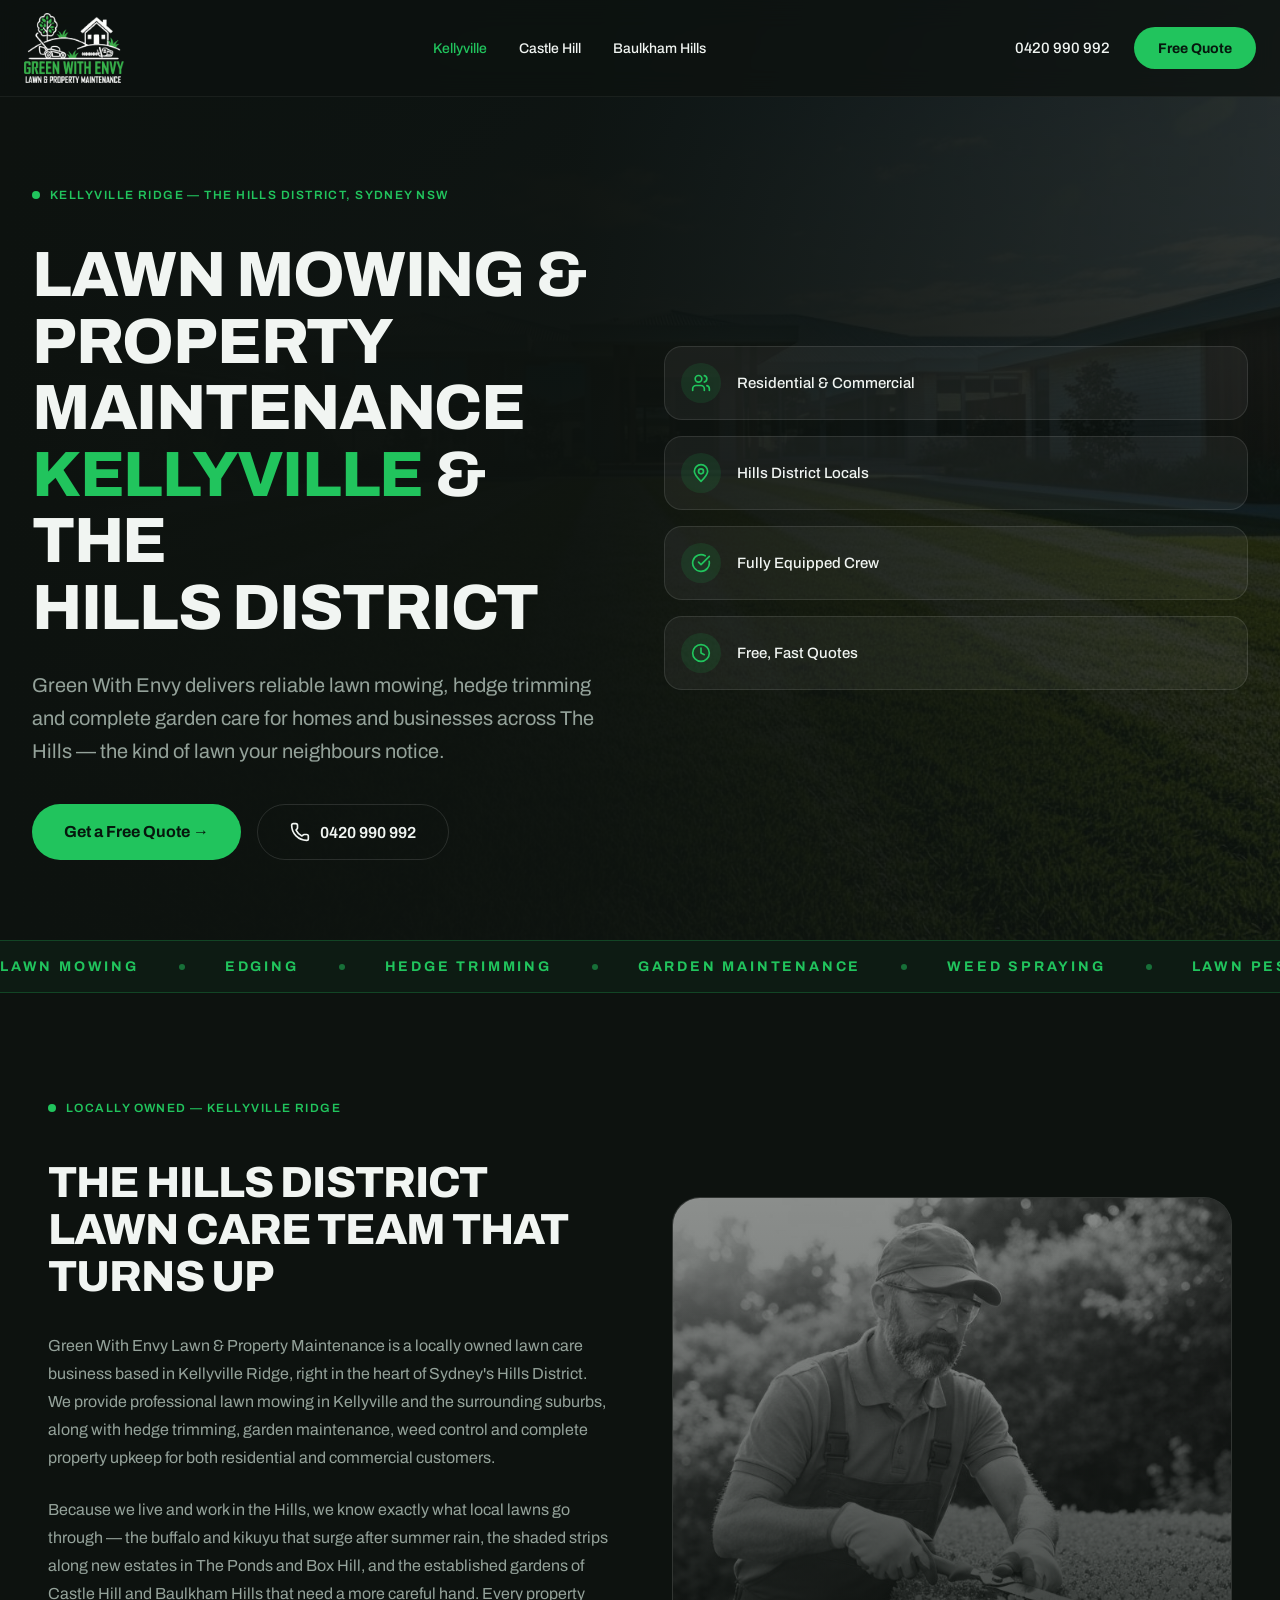
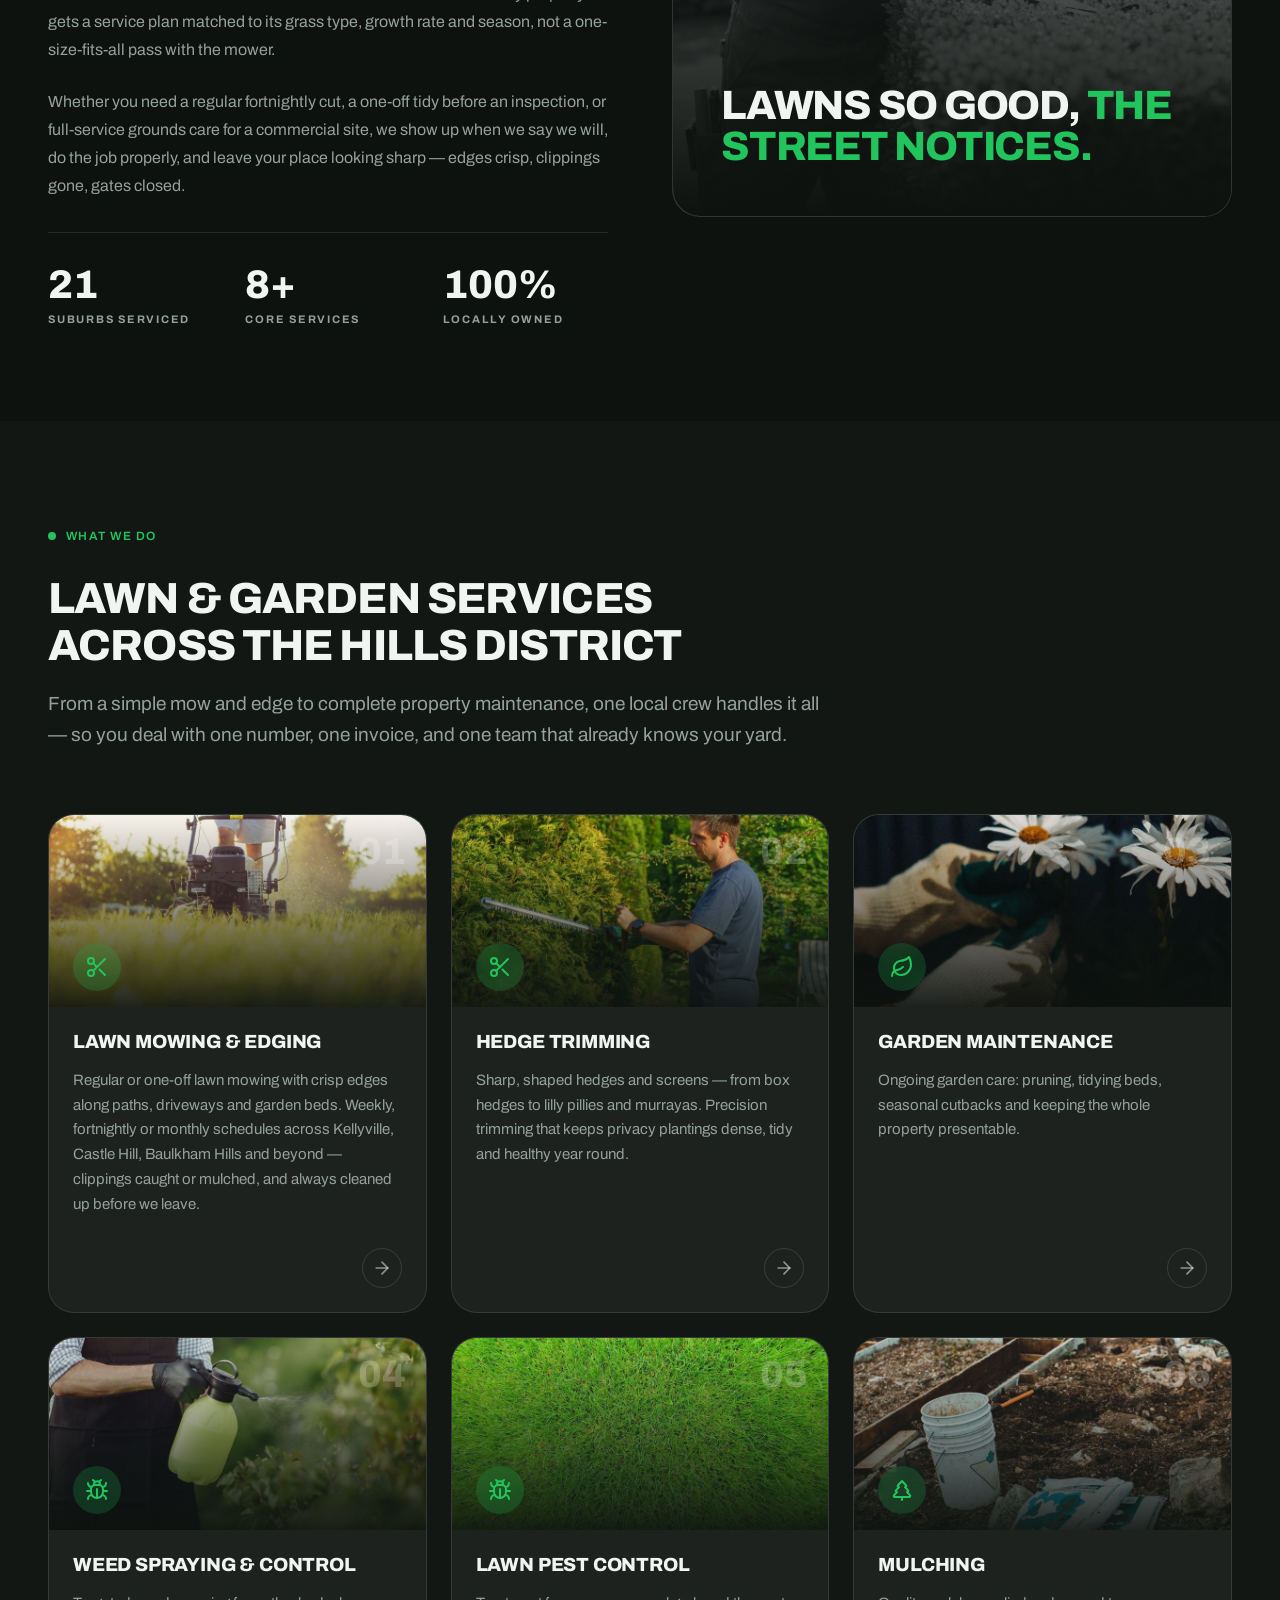
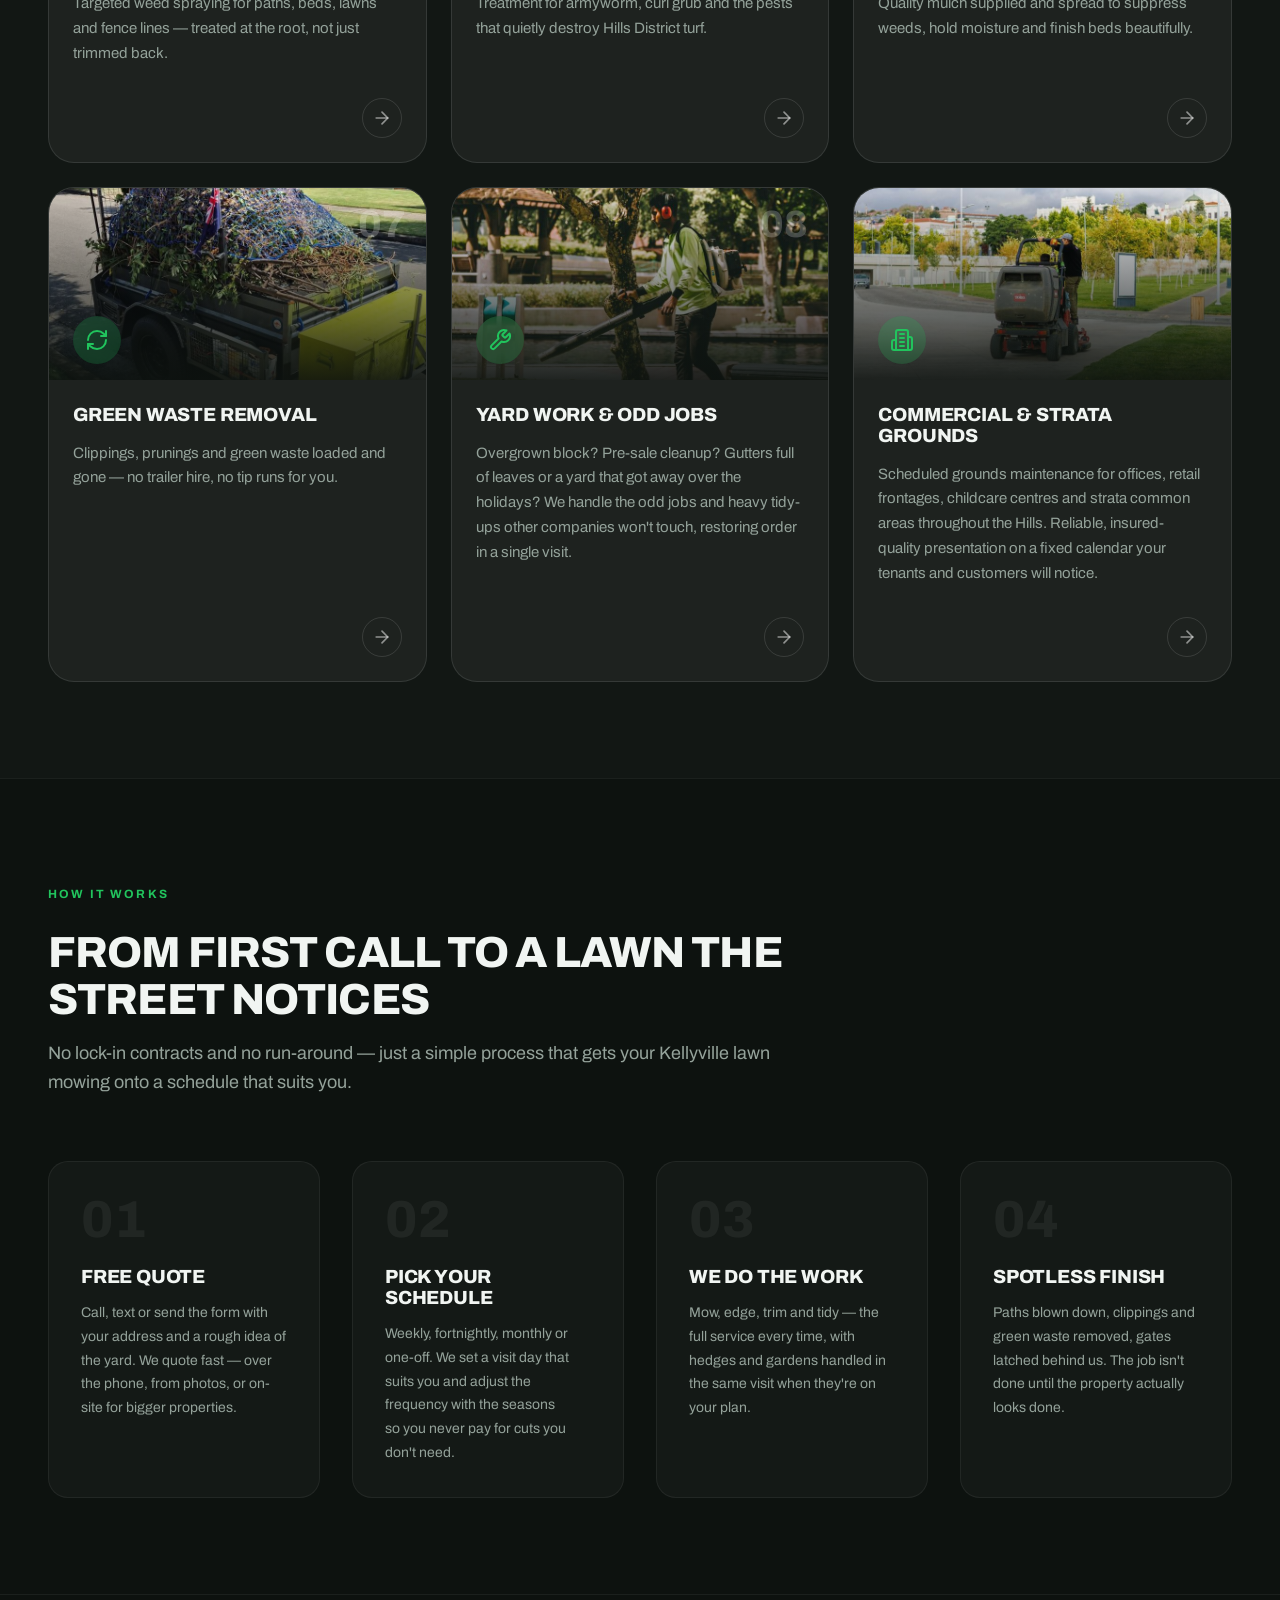
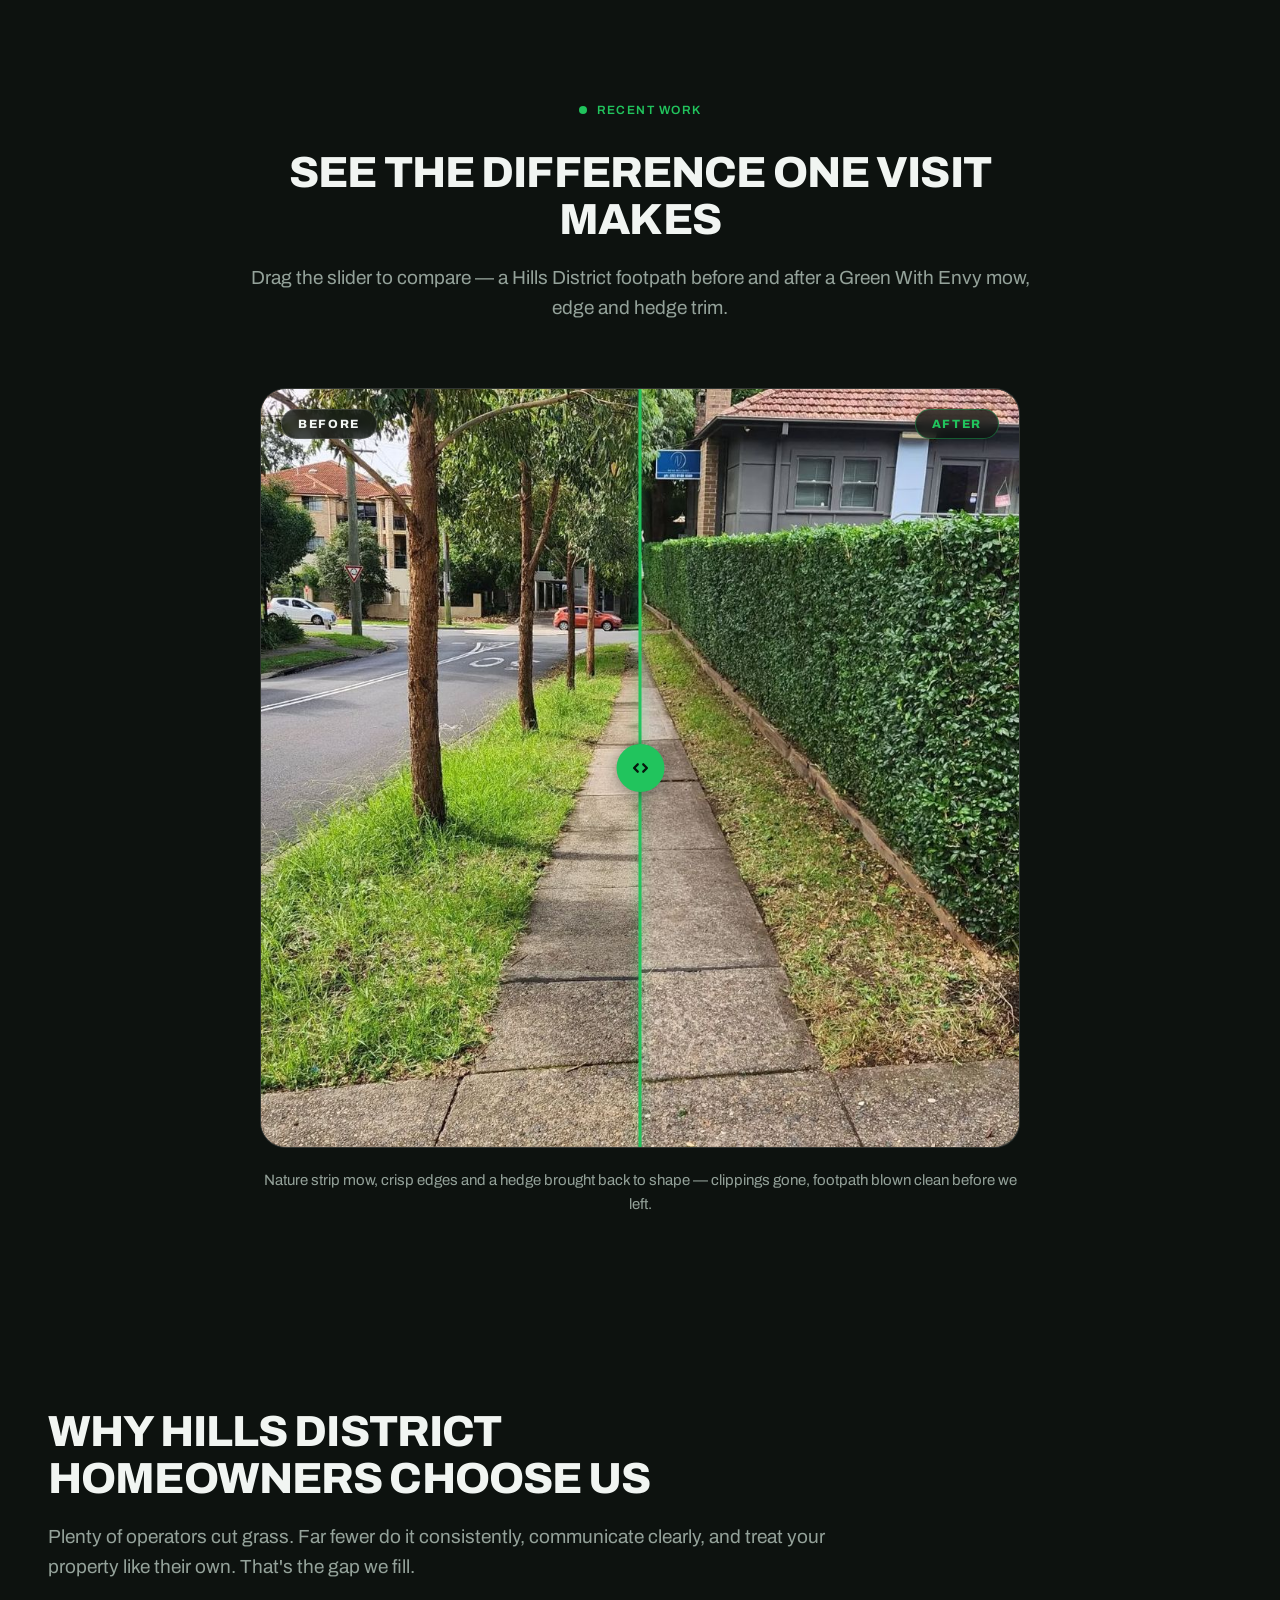
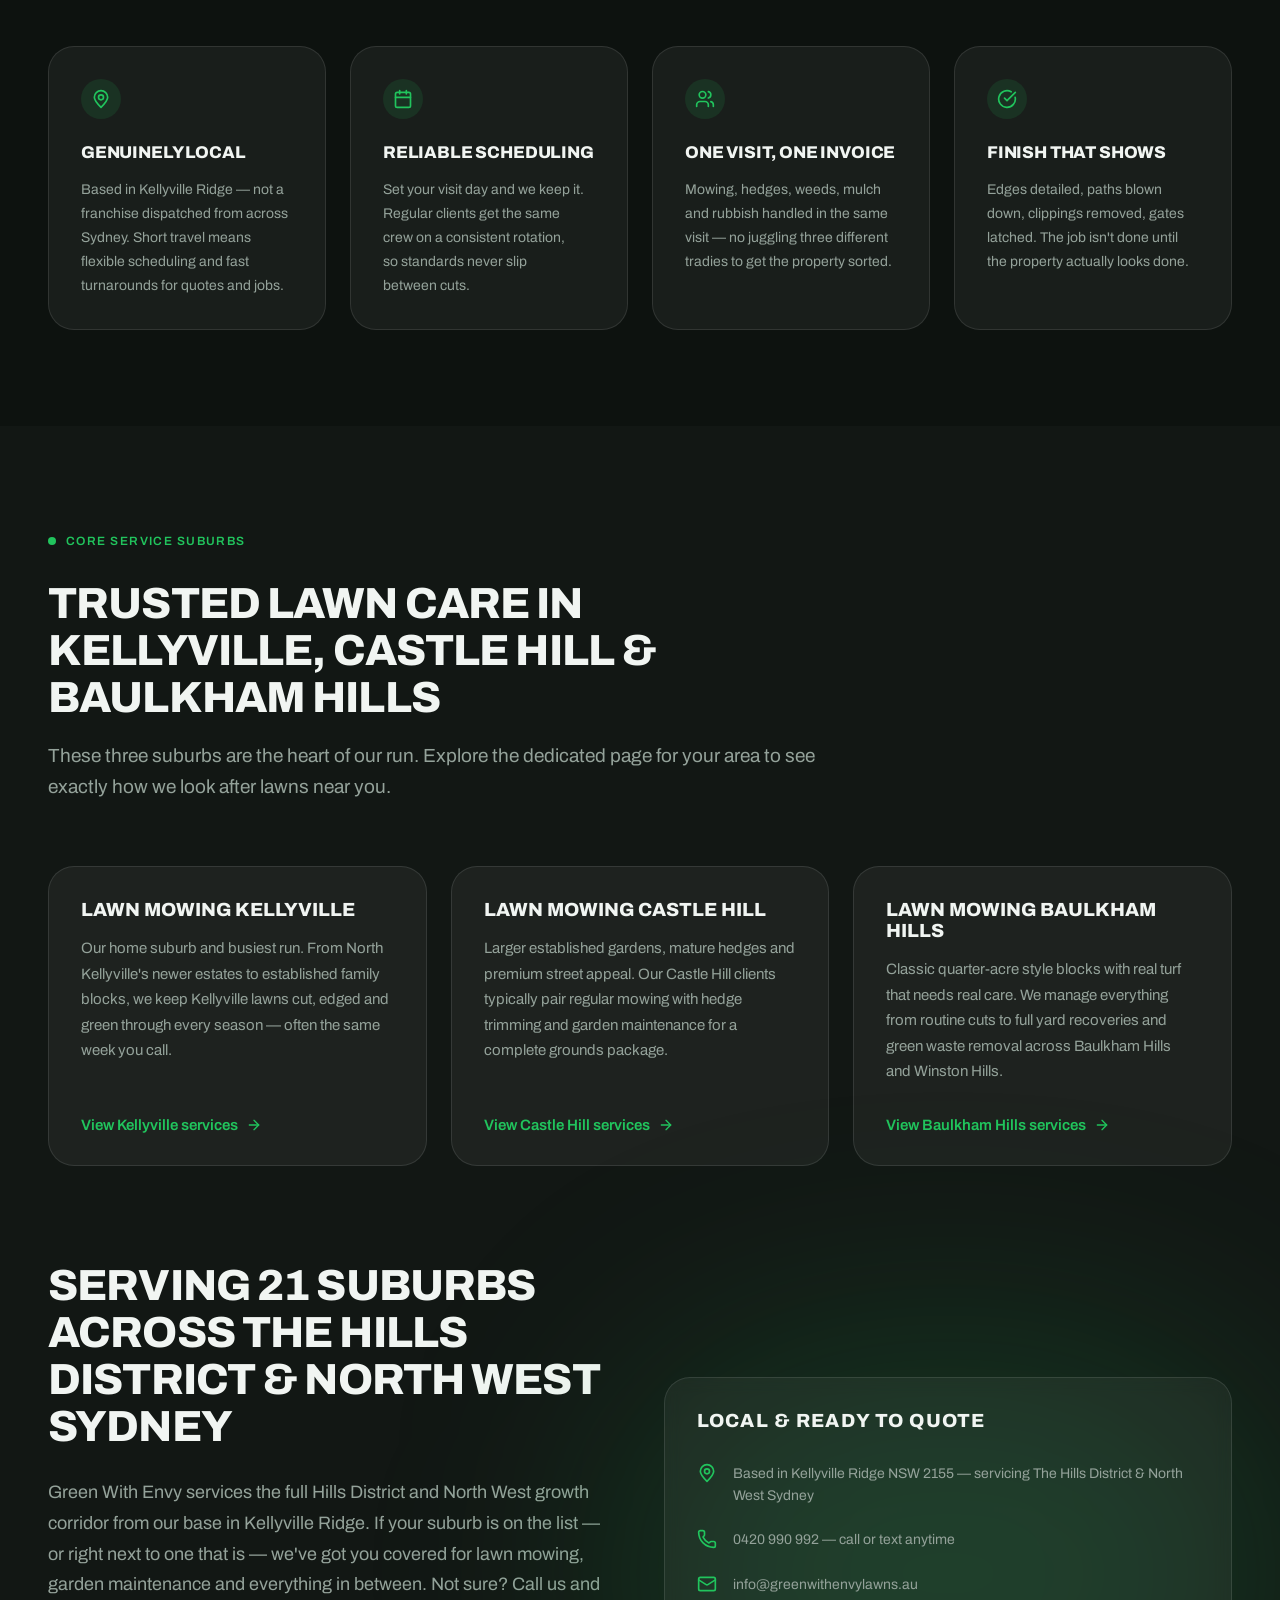
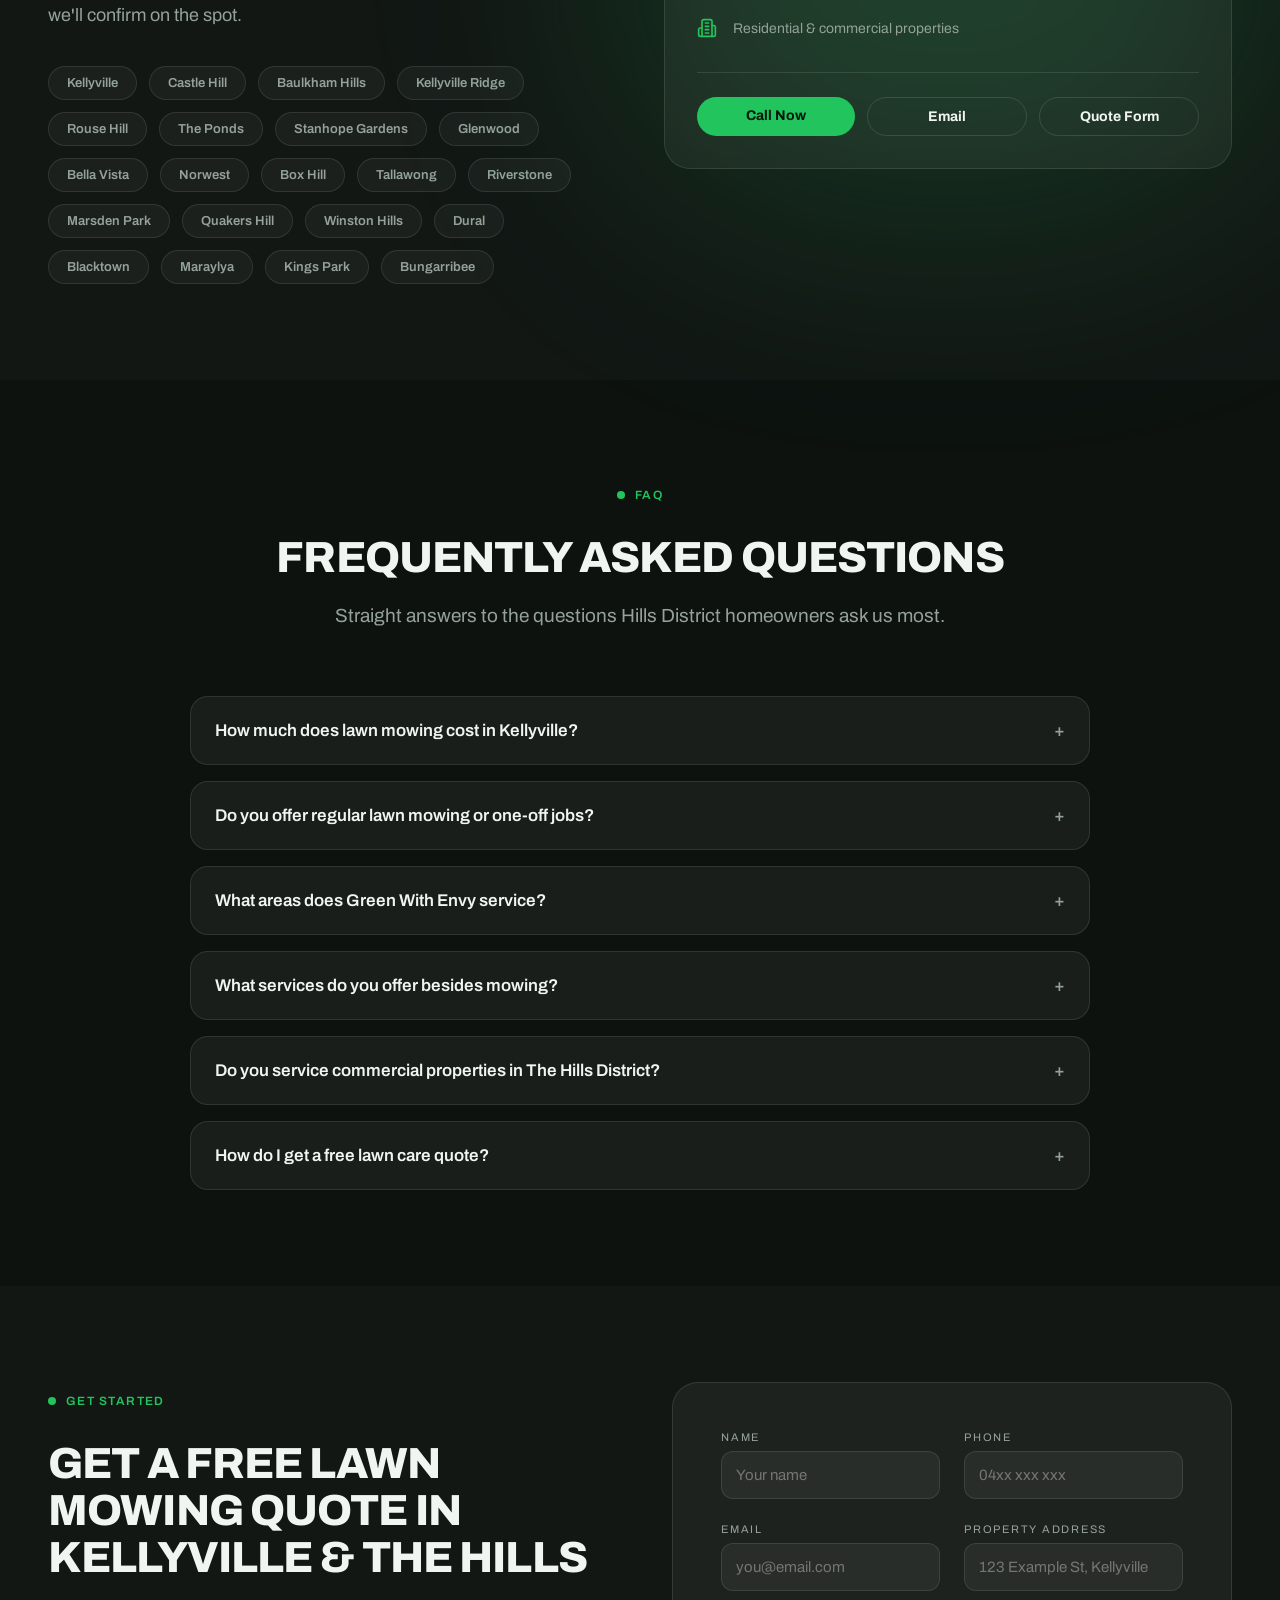
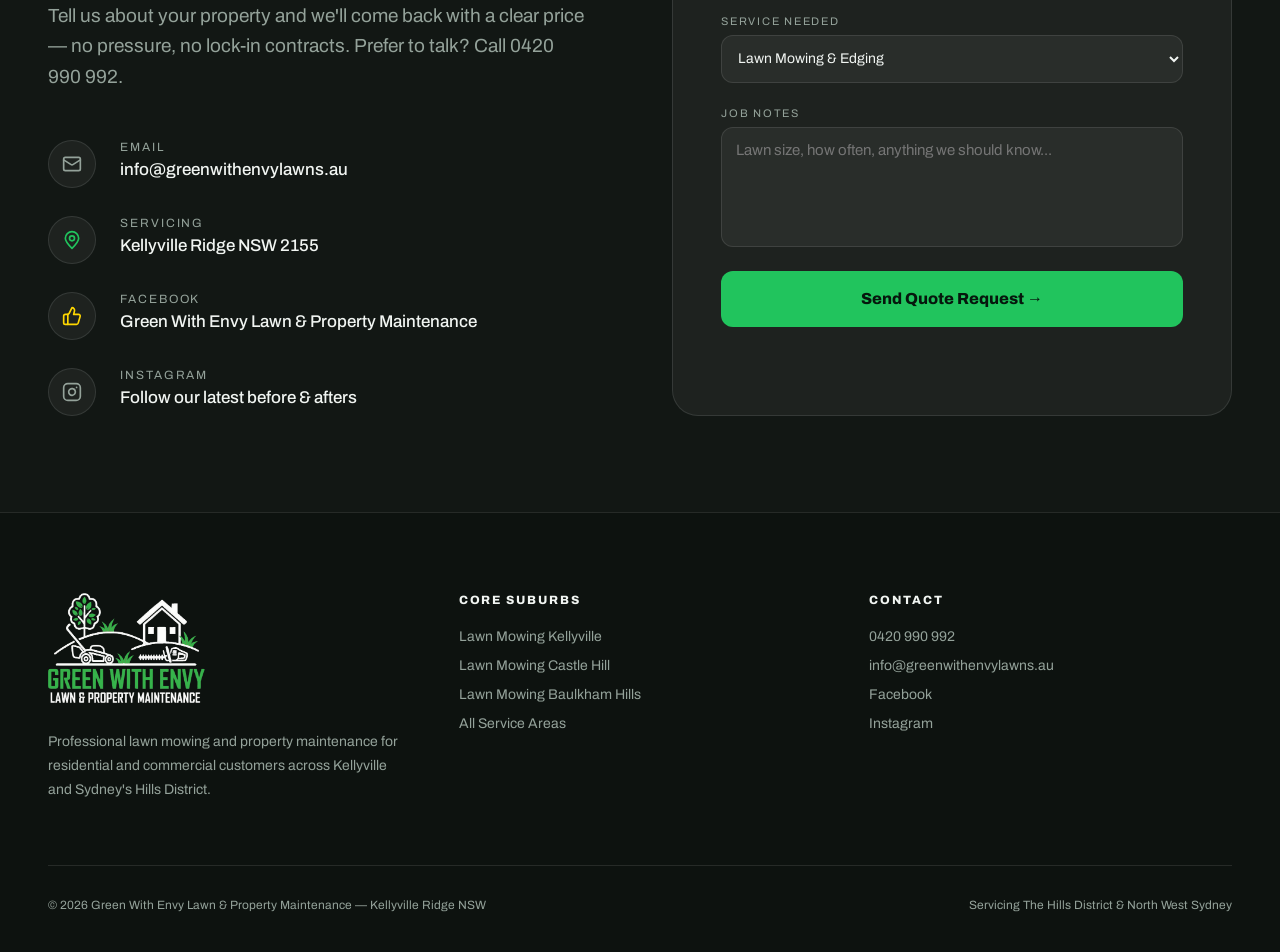
==== index.html @ 90493b48 "Use transparent-background logo, larger in header Replaces the JPEG logo (black box) with a transpar" ====
<!DOCTYPE html>
<html lang="en-AU">
<head>
<meta charset="utf-8">
<meta name="viewport" content="width=device-width, initial-scale=1">
<title>Lawn Mowing Kellyville & The Hills District | Green With Envy</title>
<meta name="description" content="Reliable lawn mowing, hedge trimming & garden maintenance in Kellyville and Sydney's Hills District. Locally owned, free same-day quotes. Call 0420 990 992.">
<link rel="canonical" href="https://greenwithenvylawns.au/">
<meta name="geo.region" content="AU-NSW">
<meta name="geo.placename" content="Kellyville, New South Wales">
<meta property="og:type" content="website">
<meta property="og:site_name" content="Green With Envy Lawn & Property Maintenance">
<meta property="og:locale" content="en_AU">
<meta property="og:title" content="Lawn Mowing Kellyville & The Hills District | Green With Envy">
<meta property="og:description" content="Reliable lawn mowing, hedge trimming & garden maintenance in Kellyville and Sydney's Hills District. Locally owned, free same-day quotes. Call 0420 990 992.">
<meta property="og:url" content="https://greenwithenvylawns.au/">
<meta property="og:image" content="https://greenwithenvylawns.au/assets/img/lawn-mowing-kellyville-hills-district-hero.jpg">
<meta name="twitter:card" content="summary_large_image">
<meta name="twitter:title" content="Lawn Mowing Kellyville & The Hills District | Green With Envy">
<meta name="twitter:description" content="Reliable lawn mowing, hedge trimming & garden maintenance in Kellyville and Sydney's Hills District. Locally owned, free same-day quotes. Call 0420 990 992.">
<meta name="twitter:image" content="https://greenwithenvylawns.au/assets/img/lawn-mowing-kellyville-hills-district-hero.jpg">
<link rel="icon" type="image/png" href="assets/img/green-with-envy-lawn-property-maintenance-logo.png">
<link rel="preload" href="assets/fonts/archivo-latin.woff2" as="font" type="font/woff2" crossorigin>
<link rel="preload" href="assets/img/lawn-mowing-kellyville-hills-district-hero.jpg" as="image" fetchpriority="high">
<link rel="stylesheet" href="assets/css/styles.css">
<script type="application/ld+json">
{
  "@context": "https://schema.org",
  "@type": "LocalBusiness",
  "@id": "https://greenwithenvylawns.au/#business",
  "name": "Green With Envy Lawn & Property Maintenance",
  "description": "Locally owned lawn mowing and property maintenance business based in Kellyville Ridge, servicing Kellyville, Castle Hill, Baulkham Hills and 21 suburbs across The Hills District and North West Sydney. Lawn mowing, edging, hedge trimming, garden maintenance, weed spraying, mulching and green waste removal for residential and commercial properties.",
  "url": "https://greenwithenvylawns.au/",
  "telephone": "+61420990992",
  "email": "info@greenwithenvylawns.au",
  "image": "https://greenwithenvylawns.au/assets/img/lawn-mowing-kellyville-hills-district-hero.jpg",
  "logo": "https://greenwithenvylawns.au/assets/img/green-with-envy-lawn-property-maintenance-logo.png",
  "priceRange": "$$",
  "currenciesAccepted": "AUD",
  "address": {
    "@type": "PostalAddress",
    "addressLocality": "Kellyville Ridge",
    "addressRegion": "NSW",
    "postalCode": "2155",
    "addressCountry": "AU"
  },
  "geo": {
    "@type": "GeoCoordinates",
    "latitude": -33.7008,
    "longitude": 150.9187
  },
  "sameAs": [
    "https://www.facebook.com/p/Green-With-Envy-Lawn-Property-Maintenance-61568921274037/",
    "https://www.instagram.com/green_with_envy_lawns/"
  ],
  "areaServed": [
    {
      "@type": "Place",
      "name": "Kellyville NSW"
    },
    {
      "@type": "Place",
      "name": "Castle Hill NSW"
    },
    {
      "@type": "Place",
      "name": "Baulkham Hills NSW"
    },
    {
      "@type": "Place",
      "name": "Kellyville Ridge NSW"
    },
    {
      "@type": "Place",
      "name": "Rouse Hill NSW"
    },
    {
      "@type": "Place",
      "name": "The Ponds NSW"
    },
    {
      "@type": "Place",
      "name": "Stanhope Gardens NSW"
    },
    {
      "@type": "Place",
      "name": "Glenwood NSW"
    },
    {
      "@type": "Place",
      "name": "Bella Vista NSW"
    },
    {
      "@type": "Place",
      "name": "Norwest NSW"
    },
    {
      "@type": "Place",
      "name": "Box Hill NSW"
    },
    {
      "@type": "Place",
      "name": "Tallawong NSW"
    },
    {
      "@type": "Place",
      "name": "Riverstone NSW"
    },
    {
      "@type": "Place",
      "name": "Marsden Park NSW"
    },
    {
      "@type": "Place",
      "name": "Quakers Hill NSW"
    },
    {
      "@type": "Place",
      "name": "Winston Hills NSW"
    },
    {
      "@type": "Place",
      "name": "Dural NSW"
    },
    {
      "@type": "Place",
      "name": "Blacktown NSW"
    },
    {
      "@type": "Place",
      "name": "Maraylya NSW"
    },
    {
      "@type": "Place",
      "name": "Kings Park NSW"
    },
    {
      "@type": "Place",
      "name": "Bungarribee NSW"
    }
  ],
  "hasOfferCatalog": {
    "@type": "OfferCatalog",
    "name": "Lawn & Garden Services",
    "itemListElement": [
      {
        "@type": "Offer",
        "itemOffered": {
          "@type": "Service",
          "name": "Lawn Mowing & Edging"
        }
      },
      {
        "@type": "Offer",
        "itemOffered": {
          "@type": "Service",
          "name": "Hedge Trimming"
        }
      },
      {
        "@type": "Offer",
        "itemOffered": {
          "@type": "Service",
          "name": "Garden Maintenance"
        }
      },
      {
        "@type": "Offer",
        "itemOffered": {
          "@type": "Service",
          "name": "Weed Spraying & Control"
        }
      },
      {
        "@type": "Offer",
        "itemOffered": {
          "@type": "Service",
          "name": "Lawn Pest Control"
        }
      },
      {
        "@type": "Offer",
        "itemOffered": {
          "@type": "Service",
          "name": "Mulching"
        }
      },
      {
        "@type": "Offer",
        "itemOffered": {
          "@type": "Service",
          "name": "Green Waste Removal"
        }
      },
      {
        "@type": "Offer",
        "itemOffered": {
          "@type": "Service",
          "name": "Yard Cleanups & Odd Jobs"
        }
      },
      {
        "@type": "Offer",
        "itemOffered": {
          "@type": "Service",
          "name": "Commercial & Strata Grounds Maintenance"
        }
      }
    ]
  }
}
</script>
<script type="application/ld+json">
{
  "@context": "https://schema.org",
  "@type": "WebSite",
  "name": "Green With Envy Lawn & Property Maintenance",
  "url": "https://greenwithenvylawns.au/",
  "publisher": {
    "@id": "https://greenwithenvylawns.au/#business"
  }
}
</script>
<script type="application/ld+json">
{
  "@context": "https://schema.org",
  "@type": "FAQPage",
  "mainEntity": [
    {
      "@type": "Question",
      "name": "How much does lawn mowing cost in Kellyville?",
      "acceptedAnswer": {
        "@type": "Answer",
        "text": "Every yard is different, but our standard lawn mowing services in Kellyville typically start from $70 for a small block on a regular schedule. We provide free, upfront quotes so you know exactly what to expect before we start."
      }
    },
    {
      "@type": "Question",
      "name": "Do you offer regular lawn mowing or one-off jobs?",
      "acceptedAnswer": {
        "@type": "Answer",
        "text": "We offer both. While most of our clients prefer our set-and-forget regular schedules (weekly, fortnightly, or monthly), we're also happy to help with one-off tidy ups, pre-sale cleanups, or end of lease mowing."
      }
    },
    {
      "@type": "Question",
      "name": "What areas does Green With Envy service?",
      "acceptedAnswer": {
        "@type": "Answer",
        "text": "We are based in Kellyville Ridge and service the entire Hills District and North West Sydney growth corridor, including Castle Hill, Baulkham Hills, The Ponds, Rouse Hill, Stanhope Gardens, and surrounding suburbs."
      }
    },
    {
      "@type": "Question",
      "name": "What services do you offer besides mowing?",
      "acceptedAnswer": {
        "@type": "Answer",
        "text": "We provide complete property maintenance including hedge trimming, garden maintenance, weed spraying and control, lawn pest control, mulching, green waste removal, and general yard cleanups."
      }
    },
    {
      "@type": "Question",
      "name": "Do you service commercial properties in The Hills District?",
      "acceptedAnswer": {
        "@type": "Answer",
        "text": "Yes, we provide scheduled grounds maintenance for commercial properties, offices, retail frontages, childcare centres, and strata common areas across The Hills District."
      }
    },
    {
      "@type": "Question",
      "name": "How do I get a free lawn care quote?",
      "acceptedAnswer": {
        "@type": "Answer",
        "text": "It's simple! You can call or text us on 0420 990 992, send an email to info@greenwithenvylawns.au, or fill out the quote form on our website. We typically respond on the same day."
      }
    }
  ]
}
</script>
</head>
<body>

<header class="site-header">
  <div class="bar">
    <a class="brand" href="./" aria-label="Green With Envy Lawn & Property Maintenance — home">
      <img src="assets/img/green-with-envy-lawn-property-maintenance-logo.png" alt="Green With Envy Lawn & Property Maintenance logo" width="528" height="369">
    </a>
    <nav class="nav-desktop" aria-label="Service areas">
      <a href="./" aria-current="page">Kellyville</a>
      <a href="castle-hill/">Castle Hill</a>
      <a href="baulkham-hills/">Baulkham Hills</a>
    </nav>
    <div class="header-actions">
      <a class="header-phone" href="tel:0420990992">0420 990 992</a>
      <button class="btn-quote-header" type="button" data-open-quote>Free Quote</button>
      <button class="nav-burger" type="button" data-open-menu aria-label="Open menu"><svg class="icon" width="24" height="24" viewBox="0 0 24 24" fill="none" stroke="currentColor" stroke-width="2" stroke-linecap="round" stroke-linejoin="round" aria-hidden="true"><path d="M4 6h16"/><path d="M4 12h16"/><path d="M4 18h16"/></svg></button>
    </div>
  </div>
</header>

<div class="menu-overlay" id="mobile-menu" hidden>
  <div class="menu-panel">
    <div class="menu-head">
      <div class="menu-title">Menu</div>
      <button type="button" class="menu-close" data-close-menu aria-label="Close menu"><svg class="icon" width="20" height="20" viewBox="0 0 24 24" fill="none" stroke="currentColor" stroke-width="2" stroke-linecap="round" stroke-linejoin="round" aria-hidden="true"><path d="M18 6 6 18"/><path d="m6 6 12 12"/></svg></button>
    </div>
    <nav aria-label="Service areas">
      <a href="./">Kellyville</a>
      <a href="castle-hill/">Castle Hill</a>
      <a href="baulkham-hills/">Baulkham Hills</a>
    </nav>
    <div class="menu-contact">
      <a href="tel:0420990992">0420 990 992</a>
      <button type="button" class="btn-quote-menu" data-open-quote>Free Quote</button>
    </div>
  </div>
</div>

<div class="cursor" aria-hidden="true"><div class="cursor-dot"></div></div>

<main>

  <section class="hero">
    <div class="hero-bg">
      <img src="assets/img/lawn-mowing-kellyville-hills-district-hero.jpg" alt="Freshly mowed lawn with crisp stripes in front of a modern Kellyville home in Sydney's Hills District" width="1408" height="768" fetchpriority="high">
      <div class="hero-scrim"></div>
    </div>
    <div class="inner">
      <div class="hero-grid">
        <div class="hero-copy">
          <p class="eyebrow"><span class="dot"></span> Kellyville Ridge — The Hills District, Sydney NSW</p>
          <h1>Lawn Mowing &amp;<br>Property<br>Maintenance<br><span class="accent">Kellyville</span> &amp; The<br>Hills District</h1>
          <p class="hero-blurb">Green With Envy delivers reliable lawn mowing, hedge trimming and complete garden care for homes and businesses across The Hills — the kind of lawn your neighbours notice.</p>
          <div class="hero-ctas">
            <button type="button" class="btn-primary" data-open-quote>Get a Free Quote →</button>
            <a class="btn-ghost" href="tel:0420990992"><svg class="icon" width="20" height="20" viewBox="0 0 24 24" fill="none" stroke="currentColor" stroke-width="2" stroke-linecap="round" stroke-linejoin="round" aria-hidden="true"><path d="M13.83 16.57a1 1 0 0 0 1.21-.3l.36-.47A2 2 0 0 1 17 15h3a2 2 0 0 1 2 2v3a2 2 0 0 1-2 2A18 18 0 0 1 2 4a2 2 0 0 1 2-2h3a2 2 0 0 1 2 2v3a2 2 0 0 1-.8 1.6l-.47.35a1 1 0 0 0-.29 1.23 14 14 0 0 0 6.39 6.39"/></svg> 0420 990 992</a>
          </div>
        </div>
        <ul class="hero-features" style="list-style:none;margin:0;padding:0;">
        <li class="hero-feature"><span class="fi"><svg class="icon" width="20" height="20" viewBox="0 0 24 24" fill="none" stroke="currentColor" stroke-width="2" stroke-linecap="round" stroke-linejoin="round" aria-hidden="true"><path d="M16 21v-2a4 4 0 0 0-4-4H6a4 4 0 0 0-4 4v2"/><circle cx="9" cy="7" r="4"/><path d="M22 21v-2a4 4 0 0 0-3-3.87"/><path d="M16 3.13a4 4 0 0 1 0 7.75"/></svg></span><span>Residential &amp; Commercial</span></li>
        <li class="hero-feature"><span class="fi"><svg class="icon" width="20" height="20" viewBox="0 0 24 24" fill="none" stroke="currentColor" stroke-width="2" stroke-linecap="round" stroke-linejoin="round" aria-hidden="true"><path d="M20 10c0 4.4-8 12-8 12s-8-7.6-8-12a8 8 0 0 1 16 0Z"/><circle cx="12" cy="10" r="3"/></svg></span><span>Hills District Locals</span></li>
        <li class="hero-feature"><span class="fi"><svg class="icon" width="20" height="20" viewBox="0 0 24 24" fill="none" stroke="currentColor" stroke-width="2" stroke-linecap="round" stroke-linejoin="round" aria-hidden="true"><path d="M21.8 10A10 10 0 1 1 17 3.34"/><path d="m9 11 3 3L22 4"/></svg></span><span>Fully Equipped Crew</span></li>
        <li class="hero-feature"><span class="fi"><svg class="icon" width="20" height="20" viewBox="0 0 24 24" fill="none" stroke="currentColor" stroke-width="2" stroke-linecap="round" stroke-linejoin="round" aria-hidden="true"><circle cx="12" cy="12" r="10"/><path d="M12 6v6l4 2"/></svg></span><span>Free, Fast Quotes</span></li>
        </ul>
      </div>
    </div>
  </section>

  <div class="marquee" aria-hidden="true">
    <div class="track"><div class="set"><span>Lawn Mowing</span><span>Edging</span><span>Hedge Trimming</span><span>Garden Maintenance</span><span>Weed Spraying</span><span>Lawn Pest Control</span><span>Mulching</span><span>Green Waste Removal</span><span>Yard Cleanups</span><span>Commercial Grounds</span></div><div class="set"><span>Lawn Mowing</span><span>Edging</span><span>Hedge Trimming</span><span>Garden Maintenance</span><span>Weed Spraying</span><span>Lawn Pest Control</span><span>Mulching</span><span>Green Waste Removal</span><span>Yard Cleanups</span><span>Commercial Grounds</span></div></div>
  </div>

  <section class="section" id="about" aria-labelledby="about-heading">
    <div class="container">
      <div class="about-grid">
        <div class="about-copy">
          <p class="eyebrow"><span class="dot"></span> Locally Owned — Kellyville Ridge</p>
          <h2 id="about-heading">The Hills District Lawn Care Team That Turns Up</h2>
          <div class="paras">
          <p>Green With Envy Lawn &amp; Property Maintenance is a locally owned lawn care business based in Kellyville Ridge, right in the heart of Sydney's Hills District. We provide professional lawn mowing in Kellyville and the surrounding suburbs, along with hedge trimming, garden maintenance, weed control and complete property upkeep for both residential and commercial customers.</p>
          <p>Because we live and work in the Hills, we know exactly what local lawns go through — the buffalo and kikuyu that surge after summer rain, the shaded strips along new estates in The Ponds and Box Hill, and the established gardens of Castle Hill and Baulkham Hills that need a more careful hand. Every property gets a service plan matched to its grass type, growth rate and season, not a one-size-fits-all pass with the mower.</p>
          <p>Whether you need a regular fortnightly cut, a one-off tidy before an inspection, or full-service grounds care for a commercial site, we show up when we say we will, do the job properly, and leave your place looking sharp — edges crisp, clippings gone, gates closed.</p>
          </div>
          <div class="about-stats">
          <div><div class="value">21</div><div class="label">Suburbs Serviced</div></div>
          <div><div class="value">8+</div><div class="label">Core Services</div></div>
          <div><div class="value">100%</div><div class="label">Locally Owned</div></div>
          </div>
        </div>
        <div class="about-visual">
          <img src="assets/img/gardener-hedge-trimming-hills-district.jpg" alt="Green With Envy gardener hand-trimming a box hedge during a property maintenance visit in the Hills District" loading="lazy">
          <div class="scrim"></div>
          <p class="overlay-title">Lawns So Good, <span class="accent">The Street Notices.</span></p>
        </div>
      </div>
    </div>
  </section>

  <section class="section section--tint" id="services" aria-labelledby="services-heading">
    <div class="container">
      <div class="section-head">
        <p class="eyebrow"><span class="dot"></span> What We Do</p>
        <h2 id="services-heading">Lawn &amp; Garden Services Across The Hills District</h2>
        <p class="blurb">From a simple mow and edge to complete property maintenance, one local crew handles it all — so you deal with one number, one invoice, and one team that already knows your yard.</p>
      </div>
      <div class="services-grid">
        <article class="service-card">
          <div class="service-media">
            <img src="assets/img/lawn-mowing-edging-service.jpg" alt="Freshly mowed and edged lawn — lawn mowing service in the Hills District" loading="lazy" width="800">
            <div class="scrim"></div>
            <div class="num" aria-hidden="true">01</div>
            <div class="si"><svg class="icon" width="24" height="24" viewBox="0 0 24 24" fill="none" stroke="currentColor" stroke-width="2" stroke-linecap="round" stroke-linejoin="round" aria-hidden="true"><circle cx="6" cy="6" r="3"/><circle cx="6" cy="18" r="3"/><path d="M20 4 8.12 15.88"/><path d="M14.47 14.48 20 20"/><path d="M8.12 8.12 12 12"/></svg></div>
          </div>
          <div class="service-body">
            <h3>Lawn Mowing &amp; Edging</h3>
            <p>Regular or one-off lawn mowing with crisp edges along paths, driveways and garden beds. Weekly, fortnightly or monthly schedules across Kellyville, Castle Hill, Baulkham Hills and beyond — clippings caught or mulched, and always cleaned up before we leave.</p>
            <button type="button" class="go" data-open-quote aria-label="Get a quote for Lawn Mowing &amp; Edging"><svg class="icon" width="20" height="20" viewBox="0 0 24 24" fill="none" stroke="currentColor" stroke-width="2" stroke-linecap="round" stroke-linejoin="round" aria-hidden="true"><path d="M5 12h14"/><path d="m12 5 7 7-7 7"/></svg></button>
          </div>
        </article>
        <article class="service-card">
          <div class="service-media">
            <img src="assets/img/hedge-trimming-service.jpg" alt="Neatly trimmed hedge — hedge trimming service in the Hills District" loading="lazy" width="800">
            <div class="scrim"></div>
            <div class="num" aria-hidden="true">02</div>
            <div class="si"><svg class="icon" width="24" height="24" viewBox="0 0 24 24" fill="none" stroke="currentColor" stroke-width="2" stroke-linecap="round" stroke-linejoin="round" aria-hidden="true"><circle cx="6" cy="6" r="3"/><circle cx="6" cy="18" r="3"/><path d="M20 4 8.12 15.88"/><path d="M14.47 14.48 20 20"/><path d="M8.12 8.12 12 12"/></svg></div>
          </div>
          <div class="service-body">
            <h3>Hedge Trimming</h3>
            <p>Sharp, shaped hedges and screens — from box hedges to lilly pillies and murrayas. Precision trimming that keeps privacy plantings dense, tidy and healthy year round.</p>
            <button type="button" class="go" data-open-quote aria-label="Get a quote for Hedge Trimming"><svg class="icon" width="20" height="20" viewBox="0 0 24 24" fill="none" stroke="currentColor" stroke-width="2" stroke-linecap="round" stroke-linejoin="round" aria-hidden="true"><path d="M5 12h14"/><path d="m12 5 7 7-7 7"/></svg></button>
          </div>
        </article>
        <article class="service-card">
          <div class="service-media">
            <img src="assets/img/garden-maintenance-service.jpg" alt="Tidy garden beds — garden maintenance service in the Hills District" loading="lazy" width="800">
            <div class="scrim"></div>
            <div class="num" aria-hidden="true">03</div>
            <div class="si"><svg class="icon" width="24" height="24" viewBox="0 0 24 24" fill="none" stroke="currentColor" stroke-width="2" stroke-linecap="round" stroke-linejoin="round" aria-hidden="true"><path d="M11 20A7 7 0 0 1 9.8 6.1C15.5 5 17 4.48 19 2c1 2 2 4.18 2 8 0 5.5-4.78 10-10 10Z"/><path d="M2 21c0-3 1.85-5.36 5.08-6C9.5 14.52 12 13 13 12"/></svg></div>
          </div>
          <div class="service-body">
            <h3>Garden Maintenance</h3>
            <p>Ongoing garden care: pruning, tidying beds, seasonal cutbacks and keeping the whole property presentable.</p>
            <button type="button" class="go" data-open-quote aria-label="Get a quote for Garden Maintenance"><svg class="icon" width="20" height="20" viewBox="0 0 24 24" fill="none" stroke="currentColor" stroke-width="2" stroke-linecap="round" stroke-linejoin="round" aria-hidden="true"><path d="M5 12h14"/><path d="m12 5 7 7-7 7"/></svg></button>
          </div>
        </article>
        <article class="service-card">
          <div class="service-media">
            <img src="assets/img/weed-spraying-control-service.jpg" alt="Weed spraying and control service in the Hills District" loading="lazy" width="800">
            <div class="scrim"></div>
            <div class="num" aria-hidden="true">04</div>
            <div class="si"><svg class="icon" width="24" height="24" viewBox="0 0 24 24" fill="none" stroke="currentColor" stroke-width="2" stroke-linecap="round" stroke-linejoin="round" aria-hidden="true"><path d="m8 2 1.88 1.88"/><path d="M14.12 3.88 16 2"/><path d="M9 7.13v-1a3 3 0 1 1 6 0v1"/><path d="M12 20c-3.3 0-6-2.7-6-6v-3a4 4 0 0 1 4-4h4a4 4 0 0 1 4 4v3c0 3.3-2.7 6-6 6"/><path d="M12 20v-9"/><path d="M6.53 9C4.6 8.8 3 7.1 3 5"/><path d="M6 13H2"/><path d="M3 21c0-2.1 1.7-3.9 3.8-4"/><path d="M20.97 5c0 2.1-1.6 3.8-3.5 4"/><path d="M22 13h-4"/><path d="M17.2 17c2.1.1 3.8 1.9 3.8 4"/></svg></div>
          </div>
          <div class="service-body">
            <h3>Weed Spraying &amp; Control</h3>
            <p>Targeted weed spraying for paths, beds, lawns and fence lines — treated at the root, not just trimmed back.</p>
            <button type="button" class="go" data-open-quote aria-label="Get a quote for Weed Spraying &amp; Control"><svg class="icon" width="20" height="20" viewBox="0 0 24 24" fill="none" stroke="currentColor" stroke-width="2" stroke-linecap="round" stroke-linejoin="round" aria-hidden="true"><path d="M5 12h14"/><path d="m12 5 7 7-7 7"/></svg></button>
          </div>
        </article>
        <article class="service-card">
          <div class="service-media">
            <img src="assets/img/lawn-pest-control-service.jpg" alt="Lawn pest control treatment for armyworm and curl grub" loading="lazy" width="800">
            <div class="scrim"></div>
            <div class="num" aria-hidden="true">05</div>
            <div class="si"><svg class="icon" width="24" height="24" viewBox="0 0 24 24" fill="none" stroke="currentColor" stroke-width="2" stroke-linecap="round" stroke-linejoin="round" aria-hidden="true"><path d="m8 2 1.88 1.88"/><path d="M14.12 3.88 16 2"/><path d="M9 7.13v-1a3 3 0 1 1 6 0v1"/><path d="M12 20c-3.3 0-6-2.7-6-6v-3a4 4 0 0 1 4-4h4a4 4 0 0 1 4 4v3c0 3.3-2.7 6-6 6"/><path d="M12 20v-9"/><path d="M6.53 9C4.6 8.8 3 7.1 3 5"/><path d="M6 13H2"/><path d="M3 21c0-2.1 1.7-3.9 3.8-4"/><path d="M20.97 5c0 2.1-1.6 3.8-3.5 4"/><path d="M22 13h-4"/><path d="M17.2 17c2.1.1 3.8 1.9 3.8 4"/></svg></div>
          </div>
          <div class="service-body">
            <h3>Lawn Pest Control</h3>
            <p>Treatment for armyworm, curl grub and the pests that quietly destroy Hills District turf.</p>
            <button type="button" class="go" data-open-quote aria-label="Get a quote for Lawn Pest Control"><svg class="icon" width="20" height="20" viewBox="0 0 24 24" fill="none" stroke="currentColor" stroke-width="2" stroke-linecap="round" stroke-linejoin="round" aria-hidden="true"><path d="M5 12h14"/><path d="m12 5 7 7-7 7"/></svg></button>
          </div>
        </article>
        <article class="service-card">
          <div class="service-media">
            <img src="assets/img/mulching-service.jpg" alt="Fresh mulch spread over garden beds — mulching service" loading="lazy" width="800">
            <div class="scrim"></div>
            <div class="num" aria-hidden="true">06</div>
            <div class="si"><svg class="icon" width="24" height="24" viewBox="0 0 24 24" fill="none" stroke="currentColor" stroke-width="2" stroke-linecap="round" stroke-linejoin="round" aria-hidden="true"><path d="m17 14 3 3.3a1 1 0 0 1-.7 1.7H4.7a1 1 0 0 1-.7-1.7L7 14h-.3a1 1 0 0 1-.7-1.7L9 9h-.2A1 1 0 0 1 8 7.3L12 3l4 4.3a1 1 0 0 1-.8 1.7H15l3 3.3a1 1 0 0 1-.7 1.7H17Z"/><path d="M12 22v-3"/></svg></div>
          </div>
          <div class="service-body">
            <h3>Mulching</h3>
            <p>Quality mulch supplied and spread to suppress weeds, hold moisture and finish beds beautifully.</p>
            <button type="button" class="go" data-open-quote aria-label="Get a quote for Mulching"><svg class="icon" width="20" height="20" viewBox="0 0 24 24" fill="none" stroke="currentColor" stroke-width="2" stroke-linecap="round" stroke-linejoin="round" aria-hidden="true"><path d="M5 12h14"/><path d="m12 5 7 7-7 7"/></svg></button>
          </div>
        </article>
        <article class="service-card">
          <div class="service-media">
            <img src="assets/img/green-waste-removal-service.jpg" alt="Green With Envy trailer loaded with green waste under a cargo net, ready for removal after a garden tidy-up" loading="lazy" width="800">
            <div class="scrim"></div>
            <div class="num" aria-hidden="true">07</div>
            <div class="si"><svg class="icon" width="24" height="24" viewBox="0 0 24 24" fill="none" stroke="currentColor" stroke-width="2" stroke-linecap="round" stroke-linejoin="round" aria-hidden="true"><path d="M3 12a9 9 0 0 1 9-9 9.75 9.75 0 0 1 6.74 2.74L21 8"/><path d="M21 3v5h-5"/><path d="M21 12a9 9 0 0 1-9 9 9.75 9.75 0 0 1-6.74-2.74L3 16"/><path d="M8 16H3v5"/></svg></div>
          </div>
          <div class="service-body">
            <h3>Green Waste Removal</h3>
            <p>Clippings, prunings and green waste loaded and gone — no trailer hire, no tip runs for you.</p>
            <button type="button" class="go" data-open-quote aria-label="Get a quote for Green Waste Removal"><svg class="icon" width="20" height="20" viewBox="0 0 24 24" fill="none" stroke="currentColor" stroke-width="2" stroke-linecap="round" stroke-linejoin="round" aria-hidden="true"><path d="M5 12h14"/><path d="m12 5 7 7-7 7"/></svg></button>
          </div>
        </article>
        <article class="service-card">
          <div class="service-media">
            <img src="assets/img/yard-cleanup-service.jpg" alt="Overgrown yard cleanup and odd jobs service" loading="lazy" width="800">
            <div class="scrim"></div>
            <div class="num" aria-hidden="true">08</div>
            <div class="si"><svg class="icon" width="24" height="24" viewBox="0 0 24 24" fill="none" stroke="currentColor" stroke-width="2" stroke-linecap="round" stroke-linejoin="round" aria-hidden="true"><path d="M14.7 6.3a1 1 0 0 0 0 1.4l1.6 1.6a1 1 0 0 0 1.4 0l3.77-3.77a6 6 0 0 1-7.94 7.94l-6.91 6.91a2.12 2.12 0 0 1-3-3l6.91-6.91a6 6 0 0 1 7.94-7.94l-3.76 3.76z"/></svg></div>
          </div>
          <div class="service-body">
            <h3>Yard Work &amp; Odd Jobs</h3>
            <p>Overgrown block? Pre-sale cleanup? Gutters full of leaves or a yard that got away over the holidays? We handle the odd jobs and heavy tidy-ups other companies won't touch, restoring order in a single visit.</p>
            <button type="button" class="go" data-open-quote aria-label="Get a quote for Yard Work &amp; Odd Jobs"><svg class="icon" width="20" height="20" viewBox="0 0 24 24" fill="none" stroke="currentColor" stroke-width="2" stroke-linecap="round" stroke-linejoin="round" aria-hidden="true"><path d="M5 12h14"/><path d="m12 5 7 7-7 7"/></svg></button>
          </div>
        </article>
        <article class="service-card">
          <div class="service-media">
            <img src="assets/img/commercial-strata-grounds-service.jpg" alt="Commercial and strata grounds maintenance in the Hills District" loading="lazy" width="800">
            <div class="scrim"></div>
            <div class="num" aria-hidden="true">09</div>
            <div class="si"><svg class="icon" width="24" height="24" viewBox="0 0 24 24" fill="none" stroke="currentColor" stroke-width="2" stroke-linecap="round" stroke-linejoin="round" aria-hidden="true"><path d="M6 22V4a2 2 0 0 1 2-2h8a2 2 0 0 1 2 2v18Z"/><path d="M6 12H4a2 2 0 0 0-2 2v6a2 2 0 0 0 2 2h2"/><path d="M18 9h2a2 2 0 0 1 2 2v9a2 2 0 0 1-2 2h-2"/><path d="M10 6h4"/><path d="M10 10h4"/><path d="M10 14h4"/><path d="M10 18h4"/></svg></div>
          </div>
          <div class="service-body">
            <h3>Commercial &amp; Strata Grounds</h3>
            <p>Scheduled grounds maintenance for offices, retail frontages, childcare centres and strata common areas throughout the Hills. Reliable, insured-quality presentation on a fixed calendar your tenants and customers will notice.</p>
            <button type="button" class="go" data-open-quote aria-label="Get a quote for Commercial &amp; Strata Grounds"><svg class="icon" width="20" height="20" viewBox="0 0 24 24" fill="none" stroke="currentColor" stroke-width="2" stroke-linecap="round" stroke-linejoin="round" aria-hidden="true"><path d="M5 12h14"/><path d="m12 5 7 7-7 7"/></svg></button>
          </div>
        </article>
      </div>
    </div>
  </section>

  <section class="section section--lined" id="how-it-works" aria-labelledby="steps-heading">
    <div class="container">
      <div class="section-head" style="gap:16px;">
        <p class="kicker">How It Works</p>
        <h2 id="steps-heading">From First Call To A Lawn The Street Notices</h2>
        <p class="blurb" style="font-size:18px;">No lock-in contracts and no run-around — just a simple process that gets your Kellyville lawn mowing onto a schedule that suits you.</p>
      </div>
      <ol class="steps-grid" style="list-style:none;margin:0;padding:0;">
        <li class="step-card"><div class="num" aria-hidden="true">01</div><h3>Free Quote</h3><p>Call, text or send the form with your address and a rough idea of the yard. We quote fast — over the phone, from photos, or on-site for bigger properties.</p></li>
        <li class="step-card"><div class="num" aria-hidden="true">02</div><h3>Pick Your Schedule</h3><p>Weekly, fortnightly, monthly or one-off. We set a visit day that suits you and adjust the frequency with the seasons so you never pay for cuts you don't need.</p></li>
        <li class="step-card"><div class="num" aria-hidden="true">03</div><h3>We Do The Work</h3><p>Mow, edge, trim and tidy — the full service every time, with hedges and gardens handled in the same visit when they're on your plan.</p></li>
        <li class="step-card"><div class="num" aria-hidden="true">04</div><h3>Spotless Finish</h3><p>Paths blown down, clippings and green waste removed, gates latched behind us. The job isn't done until the property actually looks done.</p></li>
      </ol>
    </div>
  </section>

  <section class="section" id="recent-work" aria-labelledby="work-heading">
    <div class="container">
      <div class="section-head section-head--center">
        <p class="eyebrow"><span class="dot"></span> Recent Work</p>
        <h2 id="work-heading">See The Difference One Visit Makes</h2>
        <p class="blurb">Drag the slider to compare — a Hills District footpath before and after a Green With Envy mow, edge and hedge trim.</p>
      </div>
      <div class="ba-slider">
        <img src="assets/img/after-mowed-nature-strip-trimmed-hedge.jpg" alt="After: freshly mowed nature strip and squared-off hedge along the same Hills District footpath" loading="lazy" width="1000" height="1000">
        <div class="ba-before-wrap">
          <img src="assets/img/before-overgrown-nature-strip-hills-district.jpg" alt="Before: overgrown nature strip with long grass and an untrimmed hedge along a Hills District footpath" loading="lazy" width="1000" height="1000">
        </div>
        <div class="ba-divider"><div class="ba-handle"><svg class="icon" width="22" height="22" viewBox="0 0 24 24" fill="none" stroke="currentColor" stroke-width="2.5" stroke-linecap="round" stroke-linejoin="round" aria-hidden="true"><path d="m9 8-4 4 4 4"/><path d="m15 8 4 4-4 4"/></svg></div></div>
        <span class="ba-label ba-label--before">Before</span>
        <span class="ba-label ba-label--after">After</span>
        <input type="range" class="ba-range" min="0" max="100" step="0.1" value="50" aria-label="Drag to compare the lawn before and after our service">
      </div>
      <p class="ba-caption">Nature strip mow, crisp edges and a hedge brought back to shape — clippings gone, footpath blown clean before we left.</p>
    </div>
  </section>

  <section class="section" id="why-us" aria-labelledby="why-heading">
    <div class="container">
      <div class="section-head">
        <h2 id="why-heading">Why Hills District Homeowners Choose Us</h2>
        <p class="blurb">Plenty of operators cut grass. Far fewer do it consistently, communicate clearly, and treat your property like their own. That's the gap we fill.</p>
      </div>
      <div class="why-grid">
        <div class="why-card"><div class="wi"><svg class="icon" width="20" height="20" viewBox="0 0 24 24" fill="none" stroke="currentColor" stroke-width="2" stroke-linecap="round" stroke-linejoin="round" aria-hidden="true"><path d="M20 10c0 4.4-8 12-8 12s-8-7.6-8-12a8 8 0 0 1 16 0Z"/><circle cx="12" cy="10" r="3"/></svg></div><h3>Genuinely Local</h3><p>Based in Kellyville Ridge — not a franchise dispatched from across Sydney. Short travel means flexible scheduling and fast turnarounds for quotes and jobs.</p></div>
        <div class="why-card"><div class="wi"><svg class="icon" width="20" height="20" viewBox="0 0 24 24" fill="none" stroke="currentColor" stroke-width="2" stroke-linecap="round" stroke-linejoin="round" aria-hidden="true"><path d="M8 2v4"/><path d="M16 2v4"/><rect x="3" y="4" width="18" height="18" rx="2"/><path d="M3 10h18"/></svg></div><h3>Reliable Scheduling</h3><p>Set your visit day and we keep it. Regular clients get the same crew on a consistent rotation, so standards never slip between cuts.</p></div>
        <div class="why-card"><div class="wi"><svg class="icon" width="20" height="20" viewBox="0 0 24 24" fill="none" stroke="currentColor" stroke-width="2" stroke-linecap="round" stroke-linejoin="round" aria-hidden="true"><path d="M16 21v-2a4 4 0 0 0-4-4H6a4 4 0 0 0-4 4v2"/><circle cx="9" cy="7" r="4"/><path d="M22 21v-2a4 4 0 0 0-3-3.87"/><path d="M16 3.13a4 4 0 0 1 0 7.75"/></svg></div><h3>One Visit, One Invoice</h3><p>Mowing, hedges, weeds, mulch and rubbish handled in the same visit — no juggling three different tradies to get the property sorted.</p></div>
        <div class="why-card"><div class="wi"><svg class="icon" width="20" height="20" viewBox="0 0 24 24" fill="none" stroke="currentColor" stroke-width="2" stroke-linecap="round" stroke-linejoin="round" aria-hidden="true"><path d="M21.8 10A10 10 0 1 1 17 3.34"/><path d="m9 11 3 3L22 4"/></svg></div><h3>Finish That Shows</h3><p>Edges detailed, paths blown down, clippings removed, gates latched. The job isn't done until the property actually looks done.</p></div>
      </div>
    </div>
  </section>

  <section class="section section--tint" id="service-areas" aria-labelledby="areas-heading">
    <div class="locations-wrap" style="padding:0 24px;">
      <div>
        <div class="section-head">
          <p class="eyebrow"><span class="dot"></span> Core Service Suburbs</p>
          <h2 id="areas-heading">Trusted Lawn Care In Kellyville, Castle Hill &amp; Baulkham Hills</h2>
          <p class="blurb">These three suburbs are the heart of our run. Explore the dedicated page for your area to see exactly how we look after lawns near you.</p>
        </div>
        <div class="suburbs-grid">
          <div class="suburb-card">
            <h3>Lawn Mowing Kellyville</h3>
            <p>Our home suburb and busiest run. From North Kellyville's newer estates to established family blocks, we keep Kellyville lawns cut, edged and green through every season — often the same week you call.</p>
            <a class="more" href="#services">View Kellyville services <svg class="icon" width="16" height="16" viewBox="0 0 24 24" fill="none" stroke="currentColor" stroke-width="2" stroke-linecap="round" stroke-linejoin="round" aria-hidden="true"><path d="M5 12h14"/><path d="m12 5 7 7-7 7"/></svg></a>
          </div>
          <div class="suburb-card">
            <h3>Lawn Mowing Castle Hill</h3>
            <p>Larger established gardens, mature hedges and premium street appeal. Our Castle Hill clients typically pair regular mowing with hedge trimming and garden maintenance for a complete grounds package.</p>
            <a class="more" href="castle-hill/">View Castle Hill services <svg class="icon" width="16" height="16" viewBox="0 0 24 24" fill="none" stroke="currentColor" stroke-width="2" stroke-linecap="round" stroke-linejoin="round" aria-hidden="true"><path d="M5 12h14"/><path d="m12 5 7 7-7 7"/></svg></a>
          </div>
          <div class="suburb-card">
            <h3>Lawn Mowing Baulkham Hills</h3>
            <p>Classic quarter-acre style blocks with real turf that needs real care. We manage everything from routine cuts to full yard recoveries and green waste removal across Baulkham Hills and Winston Hills.</p>
            <a class="more" href="baulkham-hills/">View Baulkham Hills services <svg class="icon" width="16" height="16" viewBox="0 0 24 24" fill="none" stroke="currentColor" stroke-width="2" stroke-linecap="round" stroke-linejoin="round" aria-hidden="true"><path d="M5 12h14"/><path d="m12 5 7 7-7 7"/></svg></a>
          </div>
        </div>
      </div>
      <div class="areas-grid">
        <div class="areas-copy">
          <h2>Serving 21 Suburbs Across The Hills District &amp; North West Sydney</h2>
          <p class="blurb">Green With Envy services the full Hills District and North West growth corridor from our base in Kellyville Ridge. If your suburb is on the list — or right next to one that is — we've got you covered for lawn mowing, garden maintenance and everything in between. Not sure? Call us and we'll confirm on the spot.</p>
          <ul class="area-chips">
            <li>Kellyville</li>
            <li>Castle Hill</li>
            <li>Baulkham Hills</li>
            <li>Kellyville Ridge</li>
            <li>Rouse Hill</li>
            <li>The Ponds</li>
            <li>Stanhope Gardens</li>
            <li>Glenwood</li>
            <li>Bella Vista</li>
            <li>Norwest</li>
            <li>Box Hill</li>
            <li>Tallawong</li>
            <li>Riverstone</li>
            <li>Marsden Park</li>
            <li>Quakers Hill</li>
            <li>Winston Hills</li>
            <li>Dural</li>
            <li>Blacktown</li>
            <li>Maraylya</li>
            <li>Kings Park</li>
            <li>Bungarribee</li>
          </ul>
        </div>
        <div class="contact-card-wrap">
          <div class="contact-card">
            <h3>Local &amp; Ready To Quote</h3>
            <div class="rows">
              <div class="row"><span class="ci"><svg class="icon" width="20" height="20" viewBox="0 0 24 24" fill="none" stroke="currentColor" stroke-width="2" stroke-linecap="round" stroke-linejoin="round" aria-hidden="true"><path d="M20 10c0 4.4-8 12-8 12s-8-7.6-8-12a8 8 0 0 1 16 0Z"/><circle cx="12" cy="10" r="3"/></svg></span><div>Based in Kellyville Ridge NSW 2155 — servicing The Hills District &amp; North West Sydney</div></div>
              <div class="row"><span class="ci"><svg class="icon" width="20" height="20" viewBox="0 0 24 24" fill="none" stroke="currentColor" stroke-width="2" stroke-linecap="round" stroke-linejoin="round" aria-hidden="true"><path d="M13.83 16.57a1 1 0 0 0 1.21-.3l.36-.47A2 2 0 0 1 17 15h3a2 2 0 0 1 2 2v3a2 2 0 0 1-2 2A18 18 0 0 1 2 4a2 2 0 0 1 2-2h3a2 2 0 0 1 2 2v3a2 2 0 0 1-.8 1.6l-.47.35a1 1 0 0 0-.29 1.23 14 14 0 0 0 6.39 6.39"/></svg></span><div>0420 990 992 — call or text anytime</div></div>
              <div class="row"><span class="ci"><svg class="icon" width="20" height="20" viewBox="0 0 24 24" fill="none" stroke="currentColor" stroke-width="2" stroke-linecap="round" stroke-linejoin="round" aria-hidden="true"><rect x="2" y="4" width="20" height="16" rx="2"/><path d="m22 7-8.97 5.7a1.94 1.94 0 0 1-2.06 0L2 7"/></svg></span><div>info@greenwithenvylawns.au</div></div>
              <div class="row"><span class="ci"><svg class="icon" width="20" height="20" viewBox="0 0 24 24" fill="none" stroke="currentColor" stroke-width="2" stroke-linecap="round" stroke-linejoin="round" aria-hidden="true"><path d="M6 22V4a2 2 0 0 1 2-2h8a2 2 0 0 1 2 2v18Z"/><path d="M6 12H4a2 2 0 0 0-2 2v6a2 2 0 0 0 2 2h2"/><path d="M18 9h2a2 2 0 0 1 2 2v9a2 2 0 0 1-2 2h-2"/><path d="M10 6h4"/><path d="M10 10h4"/><path d="M10 14h4"/><path d="M10 18h4"/></svg></span><div>Residential &amp; commercial properties</div></div>
            </div>
            <div class="actions">
              <a class="call" href="tel:0420990992">Call Now</a>
              <a class="alt" href="mailto:info@greenwithenvylawns.au">Email</a>
              <button type="button" class="alt" data-open-quote>Quote Form</button>
            </div>
          </div>
          <div class="contact-glow"></div>
        </div>
      </div>
    </div>
  </section>

  <section class="section" id="faq" aria-labelledby="faq-heading">
    <div class="faq-wrap">
      <div class="section-head section-head--center">
        <p class="eyebrow"><span class="dot"></span> FAQ</p>
        <h2 id="faq-heading">Frequently Asked Questions</h2>
        <p class="blurb">Straight answers to the questions Hills District homeowners ask us most.</p>
      </div>
      <div class="faq-list">
        <div class="faq-item">
          <h3 style="margin:0;">
            <button type="button" class="faq-q" aria-expanded="false" aria-controls="faq-a1">
              <span>How much does lawn mowing cost in Kellyville?</span><span class="marker" aria-hidden="true">+</span>
            </button>
          </h3>
          <div class="faq-a" id="faq-a1" hidden><p>Every yard is different, but our standard lawn mowing services in Kellyville typically start from $70 for a small block on a regular schedule. We provide free, upfront quotes so you know exactly what to expect before we start.</p></div>
        </div>
        <div class="faq-item">
          <h3 style="margin:0;">
            <button type="button" class="faq-q" aria-expanded="false" aria-controls="faq-a2">
              <span>Do you offer regular lawn mowing or one-off jobs?</span><span class="marker" aria-hidden="true">+</span>
            </button>
          </h3>
          <div class="faq-a" id="faq-a2" hidden><p>We offer both. While most of our clients prefer our set-and-forget regular schedules (weekly, fortnightly, or monthly), we're also happy to help with one-off tidy ups, pre-sale cleanups, or end of lease mowing.</p></div>
        </div>
        <div class="faq-item">
          <h3 style="margin:0;">
            <button type="button" class="faq-q" aria-expanded="false" aria-controls="faq-a3">
              <span>What areas does Green With Envy service?</span><span class="marker" aria-hidden="true">+</span>
            </button>
          </h3>
          <div class="faq-a" id="faq-a3" hidden><p>We are based in Kellyville Ridge and service the entire Hills District and North West Sydney growth corridor, including Castle Hill, Baulkham Hills, The Ponds, Rouse Hill, Stanhope Gardens, and surrounding suburbs.</p></div>
        </div>
        <div class="faq-item">
          <h3 style="margin:0;">
            <button type="button" class="faq-q" aria-expanded="false" aria-controls="faq-a4">
              <span>What services do you offer besides mowing?</span><span class="marker" aria-hidden="true">+</span>
            </button>
          </h3>
          <div class="faq-a" id="faq-a4" hidden><p>We provide complete property maintenance including hedge trimming, garden maintenance, weed spraying and control, lawn pest control, mulching, green waste removal, and general yard cleanups.</p></div>
        </div>
        <div class="faq-item">
          <h3 style="margin:0;">
            <button type="button" class="faq-q" aria-expanded="false" aria-controls="faq-a5">
              <span>Do you service commercial properties in The Hills District?</span><span class="marker" aria-hidden="true">+</span>
            </button>
          </h3>
          <div class="faq-a" id="faq-a5" hidden><p>Yes, we provide scheduled grounds maintenance for commercial properties, offices, retail frontages, childcare centres, and strata common areas across The Hills District.</p></div>
        </div>
        <div class="faq-item">
          <h3 style="margin:0;">
            <button type="button" class="faq-q" aria-expanded="false" aria-controls="faq-a6">
              <span>How do I get a free lawn care quote?</span><span class="marker" aria-hidden="true">+</span>
            </button>
          </h3>
          <div class="faq-a" id="faq-a6" hidden><p>It's simple! You can call or text us on 0420 990 992, send an email to info@greenwithenvylawns.au, or fill out the quote form on our website. We typically respond on the same day.</p></div>
        </div>
      </div>
    </div>
  </section>

  <section class="section section--tint" id="contact" aria-labelledby="contact-heading">
    <div class="container">
      <div class="contact-grid">
        <div class="contact-info">
          <div class="section-head" style="margin-bottom:0;">
            <p class="eyebrow"><span class="dot"></span> Get Started</p>
            <h2 id="contact-heading">Get A Free Lawn Mowing Quote In Kellyville &amp; The Hills</h2>
            <p class="blurb">Tell us about your property and we'll come back with a clear price — no pressure, no lock-in contracts. Prefer to talk? Call 0420 990 992.</p>
          </div>
          <div class="contact-channels">
            <div class="channel">
              <div class="chi"><svg class="icon" width="20" height="20" viewBox="0 0 24 24" fill="none" stroke="currentColor" stroke-width="2" stroke-linecap="round" stroke-linejoin="round" aria-hidden="true"><rect x="2" y="4" width="20" height="16" rx="2"/><path d="m22 7-8.97 5.7a1.94 1.94 0 0 1-2.06 0L2 7"/></svg></div>
              <div><div class="label">Email</div><a class="val" href="mailto:info@greenwithenvylawns.au">info@greenwithenvylawns.au</a></div>
            </div>
            <div class="channel">
              <div class="chi chi--green"><svg class="icon" width="20" height="20" viewBox="0 0 24 24" fill="none" stroke="currentColor" stroke-width="2" stroke-linecap="round" stroke-linejoin="round" aria-hidden="true"><path d="M20 10c0 4.4-8 12-8 12s-8-7.6-8-12a8 8 0 0 1 16 0Z"/><circle cx="12" cy="10" r="3"/></svg></div>
              <div><div class="label">Servicing</div><div class="val">Kellyville Ridge NSW 2155</div></div>
            </div>
            <div class="channel">
              <div class="chi chi--gold"><svg class="icon" width="20" height="20" viewBox="0 0 24 24" fill="none" stroke="currentColor" stroke-width="2" stroke-linecap="round" stroke-linejoin="round" aria-hidden="true"><path d="M7 10v12"/><path d="M15 5.88 14 10h5.83a2 2 0 0 1 1.92 2.56l-2.33 8A2 2 0 0 1 17.5 22H4a2 2 0 0 1-2-2v-8a2 2 0 0 1 2-2h2.76a2 2 0 0 0 1.79-1.11L12 2a3.13 3.13 0 0 1 3 3.88Z"/></svg></div>
              <div><div class="label">Facebook</div><a class="val" href="https://www.facebook.com/p/Green-With-Envy-Lawn-Property-Maintenance-61568921274037/" target="_blank" rel="noopener">Green With Envy Lawn & Property Maintenance</a></div>
            </div>
            <div class="channel">
              <div class="chi"><svg class="icon" width="20" height="20" viewBox="0 0 24 24" fill="none" stroke="currentColor" stroke-width="2" stroke-linecap="round" stroke-linejoin="round" aria-hidden="true"><rect x="2" y="2" width="20" height="20" rx="5"/><path d="M16 11.37A4 4 0 1 1 12.63 8 4 4 0 0 1 16 11.37z"/><path d="M17.5 6.5h.01"/></svg></div>
              <div><div class="label">Instagram</div><a class="val" href="https://www.instagram.com/green_with_envy_lawns/" target="_blank" rel="noopener">Follow our latest before &amp; afters</a></div>
            </div>
          </div>
        </div>
        <div class="form-panel">
          <form class="quote-form" id="green-envy-quote-form-c" name="Green Envy Quote Form" data-name="Green Envy Quote Form" title="Green Envy Quote Form">
              <div class="two">
                <div class="field"><label for="c-name">Name</label><input id="c-name" name="full_name" required placeholder="Your name" autocomplete="name"></div>
                <div class="field"><label for="c-phone">Phone</label><input id="c-phone" name="phone" type="tel" required placeholder="04xx xxx xxx" autocomplete="tel"></div>
              </div>
              <div class="two">
                <div class="field"><label for="c-email">Email</label><input id="c-email" name="email" type="email" required placeholder="you@email.com" autocomplete="email"></div>
                <div class="field"><label for="c-address">Property Address</label><input id="c-address" name="property_address" required placeholder="123 Example St, Kellyville" autocomplete="street-address"></div>
              </div>
              <div class="field"><label for="c-service">Service Needed</label>
                <select id="c-service" name="service_needed" required>
                  <option value="Lawn Mowing &amp; Edging">Lawn Mowing &amp; Edging</option>
                  <option value="Hedge Trimming">Hedge Trimming</option>
                  <option value="Garden Maintenance">Garden Maintenance</option>
                  <option value="Complete Property Care">Complete Property Care</option>
                  <option value="Other">Other</option>
                </select>
              </div>
              <div class="field"><label for="c-notes">Job Notes</label><textarea id="c-notes" name="job_notes" placeholder="Lawn size, how often, anything we should know..."></textarea></div>
              <button type="submit" class="btn-submit">Send Quote Request →</button>
            </form>
        </div>
      </div>
    </div>
  </section>

</main>

<footer class="site-footer">
  <div class="container">
    <div class="footer-grid">
      <div class="footer-brand">
        <a href="./"><img src="assets/img/green-with-envy-lawn-property-maintenance-logo.png" alt="Green With Envy Lawn & Property Maintenance logo" loading="lazy" width="528" height="369"></a>
        <p>Professional lawn mowing and property maintenance for residential and commercial customers across Kellyville and Sydney's Hills District.</p>
      </div>
      <div class="footer-col">
        <h4>Core Suburbs</h4>
        <nav class="links" aria-label="Core suburbs">
          <a href="./">Lawn Mowing Kellyville</a>
          <a href="castle-hill/">Lawn Mowing Castle Hill</a>
          <a href="baulkham-hills/">Lawn Mowing Baulkham Hills</a>
          <a href="#service-areas">All Service Areas</a>
        </nav>
      </div>
      <div class="footer-col">
        <h4>Contact</h4>
        <div class="links">
          <a href="tel:0420990992">0420 990 992</a>
          <a href="mailto:info@greenwithenvylawns.au">info@greenwithenvylawns.au</a>
          <a href="https://www.facebook.com/p/Green-With-Envy-Lawn-Property-Maintenance-61568921274037/" target="_blank" rel="noopener">Facebook</a>
          <a href="https://www.instagram.com/green_with_envy_lawns/" target="_blank" rel="noopener">Instagram</a>
        </div>
      </div>
    </div>
    <div class="footer-bottom">
      <div>© 2026 Green With Envy Lawn & Property Maintenance — Kellyville Ridge NSW</div>
      <div>Servicing The Hills District &amp; North West Sydney</div>
    </div>
  </div>
</footer>

<div class="modal-overlay" id="quote-modal" hidden>
  <div class="modal" role="dialog" aria-modal="true" aria-labelledby="quote-modal-title">
    <div class="modal-head">
      <h3 id="quote-modal-title">Get A Free Quote</h3>
      <button type="button" class="modal-close" data-close-quote aria-label="Close"><svg class="icon" width="20" height="20" viewBox="0 0 24 24" fill="none" stroke="currentColor" stroke-width="2" stroke-linecap="round" stroke-linejoin="round" aria-hidden="true"><path d="M18 6 6 18"/><path d="m6 6 12 12"/></svg></button>
    </div>
    <p class="modal-sub">Tell us about your property and we'll come back with a clear price.</p>
    <form class="quote-form" id="green-envy-quote-form-m" name="Green Envy Quote Form" data-name="Green Envy Quote Form" title="Green Envy Quote Form">
              <div class="two">
                <div class="field"><label for="m-name">Name</label><input id="m-name" name="full_name" required placeholder="Your name" autocomplete="name"></div>
                <div class="field"><label for="m-phone">Phone</label><input id="m-phone" name="phone" type="tel" required placeholder="04xx xxx xxx" autocomplete="tel"></div>
              </div>
              <div class="two">
                <div class="field"><label for="m-email">Email</label><input id="m-email" name="email" type="email" required placeholder="you@email.com" autocomplete="email"></div>
                <div class="field"><label for="m-address">Property Address</label><input id="m-address" name="property_address" required placeholder="123 Example St, Kellyville" autocomplete="street-address"></div>
              </div>
              <div class="field"><label for="m-service">Service Needed</label>
                <select id="m-service" name="service_needed" required>
                  <option value="Lawn Mowing &amp; Edging">Lawn Mowing &amp; Edging</option>
                  <option value="Hedge Trimming">Hedge Trimming</option>
                  <option value="Garden Maintenance">Garden Maintenance</option>
                  <option value="Complete Property Care">Complete Property Care</option>
                  <option value="Other">Other</option>
                </select>
              </div>
              <div class="field"><label for="m-notes">Job Notes</label><textarea id="m-notes" name="job_notes" placeholder="Lawn size, how often, anything we should know..."></textarea></div>
              <button type="submit" class="btn-submit">Send Quote Request →</button>
            </form>
  </div>
</div>

<div class="toast" id="toast" hidden role="status">
  <div class="t-title">Quote Request Sent!</div>
  <div class="t-body">We'll be in touch shortly to discuss your property.</div>
</div>

<script src="assets/js/main.js" defer></script>
<script
  src="https://link.msgsndr.com/js/external-tracking.js"
  data-tracking-id="tk_75bc2e6eb8304b789f5fe4b3cf7025e7">
</script>
</body>
</html>
---- assets/css/styles.css ----
/* Green With Envy Lawn & Property Maintenance — site styles */

@font-face {
  font-family: 'Archivo';
  font-style: normal;
  font-weight: 400 900;
  font-stretch: 100%;
  font-display: swap;
  src: url("../fonts/archivo-latin.woff2") format('woff2');
  unicode-range: U+0000-00FF, U+0131, U+0152-0153, U+02BB-02BC, U+02C6, U+02DA, U+02DC, U+0304, U+0308, U+0329, U+2000-206F, U+20AC, U+2122, U+2191, U+2193, U+2212, U+2215, U+FEFF, U+FFFD;
}
@font-face {
  font-family: 'Archivo';
  font-style: normal;
  font-weight: 400 900;
  font-stretch: 100%;
  font-display: swap;
  src: url("../fonts/archivo-latin-ext.woff2") format('woff2');
  unicode-range: U+0100-02BA, U+02BD-02C5, U+02C7-02CC, U+02CE-02D7, U+02DD-02FF, U+0304, U+0308, U+0329, U+1D00-1DBF, U+1E00-1E9F, U+1EF2-1EFF, U+2020, U+20A0-20AB, U+20AD-20C0, U+2113, U+2C60-2C7F, U+A720-A7FF;
}
@font-face {
  font-family: 'Archivo';
  font-style: normal;
  font-weight: 400 900;
  font-stretch: 100%;
  font-display: swap;
  src: url("../fonts/archivo-vietnamese.woff2") format('woff2');
  unicode-range: U+0102-0103, U+0110-0111, U+0128-0129, U+0168-0169, U+01A0-01A1, U+01AF-01B0, U+0300-0301, U+0303-0304, U+0308-0309, U+0323, U+0329, U+1EA0-1EF9, U+20AB;
}

:root {
  --bg: #0d120f;
  --ink: #f1f5f2;
  --muted: #94a29a;
  --green: #21c45d;
  --green-hover: #34d76e;
  --green-ink: #06170d;
  --line: rgba(255, 255, 255, 0.1);
  --line-soft: rgba(255, 255, 255, 0.06);
  --card: rgba(255, 255, 255, 0.05);
  --card-hover: rgba(255, 255, 255, 0.09);
  --card-soft: rgba(255, 255, 255, 0.03);
}

* { box-sizing: border-box; }
html { scroll-behavior: smooth; }
body {
  margin: 0;
  background: var(--bg);
  color: var(--ink);
  font-family: Archivo, Helvetica, Arial, sans-serif;
  -webkit-font-smoothing: antialiased;
}
::selection { background: var(--green); color: var(--green-ink); }
a { color: inherit; text-decoration: none; transition: color .2s; }
a:hover { color: var(--green); }
img { max-width: 100%; }
input, textarea, select, button { font-family: inherit; }
input:focus, textarea:focus, select:focus { outline: none; border-color: rgba(34, 196, 93, 0.6); }

@keyframes gwe-marquee { from { transform: translateX(0); } to { transform: translateX(-50%); } }
@keyframes gwe-pulse { 0%, 100% { opacity: 1; } 50% { opacity: 0.25; } }
@keyframes gwe-rise { from { opacity: 0; transform: translateY(24px); } to { opacity: 1; transform: none; } }
@keyframes gwe-fade { from { opacity: 0; } to { opacity: 1; } }

.container { max-width: 1280px; margin: 0 auto; padding: 0 24px; }
.icon { flex-shrink: 0; display: block; }

/* ---------- Header ---------- */
.site-header {
  position: fixed; top: 0; left: 0; right: 0; z-index: 50;
  background: rgba(13, 18, 15, 0.8);
  backdrop-filter: blur(14px);
  -webkit-backdrop-filter: blur(14px);
  border-bottom: 1px solid var(--line-soft);
}
.site-header .bar {
  max-width: 1280px; margin: 0 auto; padding: 0 24px; height: 96px;
  display: flex; align-items: center; justify-content: space-between; gap: 24px;
}
.site-header .brand { display: flex; align-items: center; gap: 12px; flex-shrink: 0; }
.site-header .brand img { height: 82px; width: auto; object-fit: contain; padding: 6px 0; }
.nav-desktop { display: flex; align-items: center; gap: 32px; font-size: 14px; font-weight: 500; }
.nav-desktop a[aria-current="page"] { color: var(--green); }
.header-actions { display: flex; align-items: center; gap: 24px; }
.header-phone { font-weight: 500; font-size: 15px; white-space: nowrap; }
.btn-quote-header {
  border: none; cursor: pointer; background: var(--green); color: var(--green-ink);
  border-radius: 999px; padding: 0 24px; height: 42px; font-size: 14px; font-weight: 700;
  transition: background .2s;
}
.btn-quote-header:hover { background: var(--green-hover); }
.nav-burger {
  display: none; align-items: center; justify-content: center;
  width: 44px; height: 44px; border-radius: 12px; border: none;
  background: transparent; color: var(--ink); cursor: pointer;
}
@media (max-width: 900px) {
  .nav-desktop { display: none; }
  .nav-burger { display: flex; }
  .header-phone { display: none; }
  .btn-quote-header { display: none; }
}

/* ---------- Mobile menu ---------- */
.menu-overlay {
  position: fixed; inset: 0; z-index: 90; background: rgba(4, 8, 6, 0.6);
  backdrop-filter: blur(4px); -webkit-backdrop-filter: blur(4px);
  animation: gwe-fade .2s ease both;
}
.menu-overlay[hidden] { display: none; }
.menu-panel {
  position: absolute; top: 0; right: 0; bottom: 0; width: 300px; max-width: 86vw;
  background: rgba(13, 18, 15, 0.97); border-left: 1px solid var(--line);
  padding: 32px 28px; display: flex; flex-direction: column; gap: 48px;
}
.menu-panel .menu-head { display: flex; align-items: center; justify-content: space-between; }
.menu-panel .menu-title { font-size: 20px; font-weight: 800; text-transform: uppercase; letter-spacing: -0.01em; }
.menu-panel .menu-close { background: transparent; border: none; color: var(--muted); cursor: pointer; padding: 4px; }
.menu-panel nav { display: flex; flex-direction: column; gap: 24px; }
.menu-panel nav a { font-size: 26px; font-weight: 800; text-transform: uppercase; letter-spacing: -0.02em; }
.menu-panel .menu-contact { display: flex; flex-direction: column; gap: 24px; padding-top: 8px; }
.menu-panel .menu-contact a[href^="tel"] { font-size: 19px; font-weight: 500; }
.menu-panel .btn-quote-menu {
  width: 100%; height: 56px; border-radius: 14px; border: none;
  background: var(--green); color: var(--green-ink); font-size: 17px; font-weight: 800; cursor: pointer;
}

/* ---------- Custom cursor ---------- */
.cursor {
  position: fixed; top: 0; left: 0; width: 32px; height: 32px; border-radius: 999px;
  border: 2px solid var(--green); pointer-events: none; z-index: 9999;
  display: flex; align-items: center; justify-content: center;
  mix-blend-mode: difference; opacity: 0;
  transition: transform .1s ease-out, opacity .2s;
}
.cursor-dot { width: 6px; height: 6px; background: var(--green); border-radius: 999px; transition: opacity .2s; }
@media (pointer: coarse) { .cursor { display: none !important; } }

/* ---------- Hero ---------- */
.hero {
  padding: 176px 24px 80px; position: relative; overflow: hidden;
  min-height: 90vh; display: flex; align-items: center;
}
.hero--area { padding-top: 152px; min-height: 80vh; }
.hero-bg { position: absolute; inset: 0; z-index: 0; }
.hero-bg img { width: 100%; height: 100%; object-fit: cover; opacity: 0.2; }
.hero-bg .hero-scrim {
  position: absolute; inset: 0;
  background: linear-gradient(to right, #0d120f 0%, rgba(13, 18, 15, 0.92) 45%, rgba(13, 18, 15, 0.3) 100%);
}
.hero-glow {
  position: absolute; top: -96px; right: -96px; width: 384px; height: 384px; border-radius: 999px;
  background: rgba(34, 196, 93, 0.12); filter: blur(120px); pointer-events: none;
}
.hero .inner { max-width: 1280px; margin: 0 auto; padding: 0 8px; position: relative; z-index: 10; width: 100%; animation: gwe-rise .8s ease both; }
.hero-grid { display: grid; grid-template-columns: repeat(auto-fit, minmax(320px, 1fr)); gap: 48px; align-items: center; }
.hero--area .hero-grid { grid-template-columns: repeat(auto-fit, minmax(340px, 1fr)); }
.hero-copy { display: flex; flex-direction: column; gap: 28px; }
.eyebrow {
  display: inline-flex; align-items: center; gap: 10px; color: var(--green);
  font-weight: 600; letter-spacing: .12em; font-size: 12px; text-transform: uppercase;
}
.eyebrow .dot { width: 8px; height: 8px; border-radius: 999px; background: var(--green); }
.eyebrow .dot--pulse { animation: gwe-pulse 2s ease-in-out infinite; }
.hero h1 {
  margin: 0; font-size: clamp(38px, 5vw, 72px); font-weight: 800; line-height: 1.04;
  text-transform: uppercase; letter-spacing: -0.02em; text-wrap: balance;
}
.hero--area h1 { font-size: clamp(42px, 6vw, 84px); line-height: 0.92; letter-spacing: -0.035em; }
.hero h1 .accent, .accent { color: var(--green); }
.hero-blurb { margin: 0; font-size: 20px; line-height: 1.65; color: var(--muted); max-width: 640px; text-wrap: pretty; }
.hero--area .hero-blurb { font-size: 18px; line-height: 1.7; max-width: 580px; }
.hero-ctas { display: flex; align-items: center; gap: 16px; padding-top: 8px; flex-wrap: wrap; }
.btn-primary {
  border: none; cursor: pointer; background: var(--green); color: var(--green-ink);
  border-radius: 999px; padding: 0 32px; height: 56px; font-size: 16px; font-weight: 700;
  transition: background .2s; display: inline-flex; align-items: center; gap: 10px;
}
.btn-primary:hover { background: var(--green-hover); color: var(--green-ink); }
.btn-ghost {
  display: inline-flex; align-items: center; gap: 10px; border: 1px solid rgba(255, 255, 255, 0.12);
  border-radius: 999px; padding: 0 32px; height: 56px; font-size: 16px; font-weight: 600;
  transition: background .2s; background: transparent; color: var(--ink); cursor: pointer;
}
.btn-ghost:hover { background: rgba(255, 255, 255, 0.06); }
.hero-features { display: flex; flex-direction: column; gap: 16px; width: 100%; }
.hero-feature {
  display: flex; align-items: center; gap: 16px; padding: 16px; border-radius: 18px;
  background: var(--card); border: 1px solid var(--line);
  backdrop-filter: blur(8px); -webkit-backdrop-filter: blur(8px);
}
.hero-feature .fi {
  width: 40px; height: 40px; border-radius: 999px; background: rgba(34, 196, 93, 0.12);
  display: flex; align-items: center; justify-content: center; color: var(--green); flex-shrink: 0;
}
.hero-feature span { font-weight: 500; font-size: 15px; }
.hero--area .hero-feature { gap: 12px; border-radius: 14px; background: var(--card-soft); border-color: var(--line-soft); }
.hero--area .hero-feature .fi { width: 32px; height: 32px; background: rgba(34, 196, 93, 0.2); }
.hero--area .hero-feature span { font-size: 14px; }
.breadcrumbs {
  display: flex; align-items: center; gap: 8px; font-size: 11px; text-transform: uppercase;
  letter-spacing: .18em; color: var(--muted); margin-bottom: 32px; list-style: none; padding: 0;
}
.breadcrumbs li { display: flex; align-items: center; gap: 8px; }
.breadcrumbs .current { color: var(--ink); }

/* ---------- Marquee ---------- */
.marquee {
  border-top: 1px solid rgba(34, 196, 93, 0.25); border-bottom: 1px solid rgba(34, 196, 93, 0.25);
  background: rgba(34, 196, 93, 0.05); overflow: hidden; padding: 18px 0;
}
.marquee .track { display: flex; width: max-content; animation: gwe-marquee 38s linear infinite; }
.marquee .set { display: flex; }
.marquee span {
  display: inline-flex; align-items: center; gap: 40px; color: var(--green); font-size: 14px;
  font-weight: 700; letter-spacing: .2em; text-transform: uppercase; padding-right: 40px; white-space: nowrap;
}
.marquee span::after { content: ""; width: 6px; height: 6px; border-radius: 999px; background: rgba(34, 196, 93, 0.5); }

/* ---------- Sections ---------- */
.section { padding: 96px 24px; }
.section--tint { background: rgba(255, 255, 255, 0.02); }
.section--lined { border-top: 1px solid var(--line-soft); border-bottom: 1px solid var(--line-soft); }
.section-head { max-width: 780px; margin-bottom: 64px; display: flex; flex-direction: column; gap: 20px; }
.section-head--center { text-align: center; margin-left: auto; margin-right: auto; align-items: center; }
.section-head h2, .about-copy h2 {
  margin: 0; font-size: clamp(30px, 3.4vw, 48px); font-weight: 800;
  text-transform: uppercase; line-height: 1.08; letter-spacing: -0.02em;
}
.section-head .blurb { margin: 0; font-size: 19px; color: var(--muted); line-height: 1.6; text-wrap: pretty; }
.kicker { font-size: 12px; font-weight: 700; text-transform: uppercase; letter-spacing: .18em; color: var(--green); }

/* ---------- About ---------- */
.about-grid { display: grid; grid-template-columns: repeat(auto-fit, minmax(400px, 1fr)); gap: 64px; align-items: center; }
@media (max-width: 480px) { .about-grid { grid-template-columns: 1fr; } }
.about-copy { display: flex; flex-direction: column; gap: 32px; }
.about-copy .paras { display: flex; flex-direction: column; gap: 24px; color: var(--muted); line-height: 1.75; font-size: 16px; }
.about-copy .paras p { margin: 0; text-wrap: pretty; }
.about-stats {
  display: grid; grid-template-columns: repeat(3, 1fr); gap: 32px;
  padding-top: 32px; border-top: 1px solid var(--line);
}
.about-stats .value { font-size: 40px; font-weight: 800; margin-bottom: 8px; line-height: 1; }
.about-stats .label { font-size: 11px; color: var(--muted); text-transform: uppercase; letter-spacing: .16em; font-weight: 700; }
.about-visual {
  position: relative; height: 620px; border-radius: 28px; overflow: hidden;
  background: var(--card); border: 1px solid var(--line);
  display: flex; align-items: flex-end; padding: 48px;
}
.about-visual img {
  position: absolute; inset: 0; width: 100%; height: 100%; object-fit: cover;
  filter: grayscale(1); opacity: 0.5; transition: filter .7s, opacity .7s;
}
.about-visual:hover img { filter: grayscale(0); opacity: 1; }
.about-visual .scrim {
  position: absolute; inset: 0; z-index: 10;
  background: linear-gradient(to top, #0d120f 0%, rgba(13, 18, 15, 0.2) 60%, transparent 100%);
}
.about-visual .overlay-title {
  position: relative; z-index: 20; margin: 0; font-size: clamp(28px, 3.2vw, 46px);
  font-weight: 800; line-height: 1.02; text-transform: uppercase; letter-spacing: -0.03em;
}

/* ---------- Services ---------- */
.services-grid { display: grid; grid-template-columns: repeat(auto-fit, minmax(300px, 1fr)); gap: 24px; }
.service-card {
  position: relative; border-radius: 26px; overflow: hidden; background: var(--card);
  border: 1px solid var(--line); display: flex; flex-direction: column; transition: background .25s;
}
.service-card:hover { background: var(--card-hover); }
.service-media { height: 192px; position: relative; overflow: hidden; }
.service-media img { width: 100%; height: 100%; object-fit: cover; transition: transform .7s; }
.service-card:hover .service-media img { transform: scale(1.06); }
.service-media .scrim { position: absolute; inset: 0; background: linear-gradient(to top, rgba(13, 18, 15, 0.92), transparent); }
.service-media .num { position: absolute; top: 16px; right: 20px; font-size: 38px; font-weight: 800; color: rgba(255, 255, 255, 0.22); }
.service-media .si {
  position: absolute; bottom: 16px; left: 24px; width: 48px; height: 48px; border-radius: 999px;
  background: rgba(34, 196, 93, 0.2); backdrop-filter: blur(8px); -webkit-backdrop-filter: blur(8px);
  color: var(--green); display: flex; align-items: center; justify-content: center;
}
.service-body { padding: 24px; display: flex; flex-direction: column; flex-grow: 1; }
.service-body h3 { margin: 0 0 16px; font-size: 19px; font-weight: 800; text-transform: uppercase; letter-spacing: -0.01em; }
.service-body p { margin: 0 0 32px; color: var(--muted); line-height: 1.65; font-size: 15px; flex-grow: 1; text-wrap: pretty; }
.service-body .go {
  width: 40px; height: 40px; border-radius: 999px; border: 1px solid rgba(255, 255, 255, 0.12);
  background: transparent; color: rgba(255, 255, 255, 0.5); display: flex; align-items: center;
  justify-content: center; align-self: flex-end; margin-top: auto; cursor: pointer;
  transition: background .2s, color .2s, border-color .2s;
}
.service-body .go:hover { background: var(--green); border-color: var(--green); color: var(--green-ink); }

/* ---------- Steps ---------- */
.steps-grid { display: grid; grid-template-columns: repeat(auto-fit, minmax(240px, 1fr)); gap: 32px; }
.step-card { position: relative; padding: 32px; border-radius: 20px; background: var(--card-soft); border: 1px solid var(--line-soft); }
.step-card .num { font-size: 52px; font-weight: 800; color: rgba(255, 255, 255, 0.06); margin-bottom: 20px; line-height: 1; }
.step-card h3 { margin: 0 0 14px; font-size: 19px; font-weight: 800; text-transform: uppercase; letter-spacing: -0.01em; }
.step-card p { margin: 0; font-size: 14px; color: var(--muted); line-height: 1.7; text-wrap: pretty; }

/* ---------- Why us ---------- */
.why-grid { display: grid; grid-template-columns: repeat(auto-fit, minmax(240px, 1fr)); gap: 24px; }
.why-card { padding: 32px; border-radius: 26px; background: var(--card); border: 1px solid var(--line); }
.why-card .wi {
  width: 40px; height: 40px; border-radius: 999px; background: rgba(34, 196, 93, 0.12);
  display: flex; align-items: center; justify-content: center; margin-bottom: 24px; color: var(--green);
}
.why-card h3 { margin: 0 0 16px; font-size: 17px; font-weight: 800; text-transform: uppercase; letter-spacing: -0.01em; }
.why-card p { margin: 0; color: var(--muted); line-height: 1.7; font-size: 14px; text-wrap: pretty; }

/* ---------- Locations / areas ---------- */
.locations-wrap { max-width: 1280px; margin: 0 auto; display: flex; flex-direction: column; gap: 96px; }
.suburbs-grid { display: grid; grid-template-columns: repeat(auto-fit, minmax(300px, 1fr)); gap: 24px; }
.suburb-card {
  padding: 32px; border-radius: 26px; background: var(--card); border: 1px solid var(--line);
  display: flex; flex-direction: column; transition: background .25s;
}
.suburb-card:hover { background: var(--card-hover); }
.suburb-card h3 { margin: 0 0 16px; font-size: 19px; font-weight: 800; text-transform: uppercase; }
.suburb-card p { margin: 0 0 32px; color: var(--muted); line-height: 1.7; font-size: 15px; flex-grow: 1; text-wrap: pretty; }
.suburb-card .more {
  display: inline-flex; align-items: center; gap: 8px; color: var(--green);
  font-weight: 600; font-size: 15px; margin-top: auto; align-self: flex-start;
}
.areas-grid { display: grid; grid-template-columns: repeat(auto-fit, minmax(340px, 1fr)); gap: 48px; align-items: center; }
.areas-copy { display: flex; flex-direction: column; gap: 28px; }
.areas-copy h2 { margin: 0; font-size: clamp(30px, 3.4vw, 48px); font-weight: 800; text-transform: uppercase; line-height: 1.08; letter-spacing: -0.02em; }
.areas-copy .blurb { margin: 0; font-size: 18px; color: var(--muted); line-height: 1.7; text-wrap: pretty; }
.area-chips { display: flex; flex-wrap: wrap; gap: 12px; padding-top: 8px; list-style: none; margin: 0; padding-left: 0; }
.area-chips li {
  padding: 9px 18px; border-radius: 999px; font-size: 13px; font-weight: 600;
  border: 1px solid var(--line); background: rgba(255, 255, 255, 0.04); color: var(--muted);
}
.contact-card-wrap { position: relative; }
.contact-card {
  padding: 32px; border-radius: 26px; background: var(--card); border: 1px solid var(--line);
  backdrop-filter: blur(8px); -webkit-backdrop-filter: blur(8px);
  position: relative; z-index: 10; display: flex; flex-direction: column; gap: 32px;
}
.contact-card h3 { margin: 0; font-size: 19px; font-weight: 800; text-transform: uppercase; letter-spacing: .06em; }
.contact-card .rows { display: flex; flex-direction: column; gap: 22px; }
.contact-card .row { display: flex; gap: 16px; align-items: flex-start; }
.contact-card .row .ci { color: var(--green); flex-shrink: 0; }
.contact-card .row div { font-size: 14px; color: var(--muted); line-height: 1.6; }
.contact-card .actions { display: flex; gap: 12px; padding-top: 24px; border-top: 1px solid var(--line); }
.contact-card .actions a, .contact-card .actions button { flex: 1; text-align: center; border-radius: 999px; font-weight: 700; font-size: 14px; padding: 11px 8px; transition: background .2s; }
.contact-card .actions .call { background: var(--green); color: var(--green-ink); }
.contact-card .actions .call:hover { background: var(--green-hover); color: var(--green-ink); }
.contact-card .actions .alt { border: 1px solid rgba(255, 255, 255, 0.12); background: transparent; color: var(--ink); cursor: pointer; }
.contact-card .actions .alt:hover { background: rgba(255, 255, 255, 0.06); }
.contact-glow {
  position: absolute; top: 50%; left: 50%; transform: translate(-50%, -50%);
  width: 120%; height: 120%; border-radius: 999px; background: rgba(34, 196, 93, 0.18);
  filter: blur(120px); z-index: 0;
}

/* ---------- Before / after slider ---------- */
.ba-slider {
  --pos: 50%;
  position: relative; max-width: 760px; margin: 0 auto; aspect-ratio: 1 / 1;
  border-radius: 26px; overflow: hidden; border: 1px solid var(--line);
  background: var(--card); user-select: none; -webkit-user-select: none;
}
.ba-slider img {
  position: absolute; inset: 0; width: 100%; height: 100%;
  object-fit: cover; display: block; pointer-events: none;
}
.ba-before-wrap {
  position: absolute; inset: 0; overflow: hidden; z-index: 2;
  clip-path: inset(0 calc(100% - var(--pos)) 0 0);
}
.ba-divider {
  position: absolute; top: 0; bottom: 0; left: var(--pos); width: 3px;
  transform: translateX(-50%); background: var(--green); z-index: 3; pointer-events: none;
  box-shadow: 0 0 12px rgba(34, 196, 93, 0.6);
}
.ba-handle {
  position: absolute; top: 50%; left: 50%; transform: translate(-50%, -50%);
  width: 48px; height: 48px; border-radius: 999px; background: var(--green);
  color: var(--green-ink); display: flex; align-items: center; justify-content: center;
  box-shadow: 0 4px 18px rgba(0, 0, 0, 0.45);
}
.ba-label {
  position: absolute; top: 20px; z-index: 4; padding: 7px 16px; border-radius: 999px;
  font-size: 12px; font-weight: 800; text-transform: uppercase; letter-spacing: .14em;
  background: rgba(13, 18, 15, 0.75); backdrop-filter: blur(6px); -webkit-backdrop-filter: blur(6px);
  border: 1px solid rgba(255, 255, 255, 0.15); pointer-events: none;
}
.ba-label--before { left: 20px; }
.ba-label--after { right: 20px; color: var(--green); border-color: rgba(34, 196, 93, 0.4); }
.ba-range {
  position: absolute; inset: 0; z-index: 5; width: 100%; height: 100%;
  margin: 0; padding: 0; opacity: 0; cursor: ew-resize;
  -webkit-appearance: none; appearance: none; background: transparent;
}
.ba-range::-webkit-slider-thumb { -webkit-appearance: none; width: 48px; height: 100%; }
.ba-range::-moz-range-thumb { width: 48px; height: 100%; border: none; background: transparent; }
.ba-caption {
  max-width: 760px; margin: 20px auto 0; text-align: center;
  color: var(--muted); font-size: 15px; line-height: 1.6;
}

/* ---------- FAQ ---------- */
.faq-wrap { max-width: 900px; margin: 0 auto; }
.faq-list { display: flex; flex-direction: column; gap: 16px; }
.faq-item { border: 1px solid var(--line); background: var(--card); border-radius: 18px; padding: 0 24px; transition: background .2s; }
.faq-q {
  width: 100%; background: transparent; border: none; color: inherit; text-align: left;
  font-weight: 600; font-size: 17px; padding: 24px 0; display: flex; align-items: center;
  justify-content: space-between; gap: 24px; cursor: pointer;
}
.faq-q .marker { color: var(--muted); flex-shrink: 0; transition: transform .25s; }
.faq-q:hover .marker { color: var(--green); }
.faq-a { color: var(--muted); line-height: 1.75; padding-bottom: 24px; font-size: 16px; animation: gwe-fade .25s ease both; text-wrap: pretty; }
.faq-a[hidden] { display: none; }
.faq-a p { margin: 0; }

/* ---------- Contact section ---------- */
.contact-grid { display: grid; grid-template-columns: repeat(auto-fit, minmax(400px, 1fr)); gap: 64px; }
@media (max-width: 480px) { .contact-grid { grid-template-columns: 1fr; } }
.contact-info { display: flex; flex-direction: column; gap: 48px; }
.contact-channels { display: flex; flex-direction: column; gap: 28px; }
.channel { display: flex; gap: 24px; align-items: flex-start; }
.channel .chi {
  width: 48px; height: 48px; border-radius: 999px; background: var(--card); border: 1px solid var(--line);
  display: flex; align-items: center; justify-content: center; flex-shrink: 0; color: var(--muted);
}
.channel .chi--green { color: var(--green); }
.channel .chi--gold { color: #ffd700; }
.channel .label { font-size: 12px; color: var(--muted); text-transform: uppercase; letter-spacing: .16em; margin-bottom: 6px; }
.channel .val { font-size: 17px; font-weight: 500; }
.form-panel { background: var(--card); border: 1px solid var(--line); padding: 48px; border-radius: 26px; }
@media (max-width: 560px) { .form-panel { padding: 28px; } }
.quote-form { display: flex; flex-direction: column; gap: 24px; }
.quote-form .two { display: grid; grid-template-columns: 1fr 1fr; gap: 24px; }
@media (max-width: 560px) { .quote-form .two { grid-template-columns: 1fr; } }
.field { display: flex; flex-direction: column; gap: 8px; }
.field label { font-size: 11px; text-transform: uppercase; letter-spacing: .16em; color: var(--muted); }
.field input, .field select {
  background: var(--card); border: 1px solid var(--line); height: 48px; border-radius: 12px;
  color: var(--ink); padding: 0 14px; font-size: 15px; width: 100%;
}
.field select { padding: 0 12px; font-size: 14px; cursor: pointer; }
.field select option { background: #0d120f; }
.field textarea {
  background: var(--card); border: 1px solid var(--line); min-height: 120px; border-radius: 12px;
  resize: none; color: var(--ink); padding: 14px; font-size: 15px; width: 100%;
}
.btn-submit {
  width: 100%; height: 56px; border-radius: 12px; border: none; background: var(--green);
  color: var(--green-ink); font-size: 16px; font-weight: 800; cursor: pointer;
  display: flex; align-items: center; justify-content: center; gap: 10px; transition: background .2s;
}
.btn-submit:hover { background: var(--green-hover); }

/* ---------- Footer ---------- */
.site-footer { border-top: 1px solid var(--line); padding: 80px 24px 40px; background: var(--bg); }
.footer-grid { display: grid; grid-template-columns: repeat(auto-fit, minmax(260px, 1fr)); gap: 48px; margin-bottom: 64px; }
.footer-brand { display: flex; flex-direction: column; gap: 24px; max-width: 380px; }
.footer-brand img { height: 110px; width: auto; object-fit: contain; align-self: flex-start; }
.footer-brand p { margin: 0; font-size: 14px; color: var(--muted); line-height: 1.7; }
.footer-col { display: flex; flex-direction: column; gap: 22px; }
.footer-col h4 { margin: 0; font-size: 12px; font-weight: 800; text-transform: uppercase; letter-spacing: .16em; }
.footer-col .links { display: flex; flex-direction: column; gap: 14px; font-size: 14px; color: var(--muted); }
.footer-bottom {
  display: flex; align-items: center; justify-content: space-between; padding-top: 32px;
  border-top: 1px solid var(--line); font-size: 12px; color: var(--muted); gap: 24px; flex-wrap: wrap;
}

/* ---------- Quote modal ---------- */
.modal-overlay {
  position: fixed; inset: 0; z-index: 100; background: rgba(4, 8, 6, 0.7);
  backdrop-filter: blur(6px); -webkit-backdrop-filter: blur(6px);
  display: flex; align-items: center; justify-content: center; padding: 24px;
  animation: gwe-fade .2s ease both;
}
.modal-overlay[hidden] { display: none; }
.modal {
  width: 100%; max-width: 620px; max-height: 88vh; overflow-y: auto;
  background: rgba(13, 18, 15, 0.97); border: 1px solid rgba(255, 255, 255, 0.12);
  border-radius: 24px; padding: 40px; animation: gwe-rise .3s ease both;
}
@media (max-width: 560px) { .modal { padding: 28px; } }
.modal-head { display: flex; align-items: flex-start; justify-content: space-between; gap: 24px; margin-bottom: 8px; }
.modal-head h3 { margin: 0; font-size: 26px; font-weight: 800; text-transform: uppercase; letter-spacing: -0.02em; }
.modal-close { background: transparent; border: none; color: var(--muted); cursor: pointer; padding: 4px; }
.modal .modal-sub { margin: 0 0 28px; color: var(--muted); font-size: 16px; line-height: 1.6; }
.modal .quote-form { gap: 20px; }
.modal .quote-form .two { gap: 20px; }
.modal .field textarea { min-height: 110px; }

/* ---------- Toast ---------- */
.toast {
  position: fixed; bottom: 28px; right: 28px; z-index: 200; background: rgba(13, 18, 15, 0.98);
  border: 1px solid rgba(34, 196, 93, 0.4); border-radius: 16px; padding: 18px 24px;
  max-width: 340px; animation: gwe-rise .3s ease both;
}
.toast[hidden] { display: none; }
.toast .t-title { font-weight: 700; margin-bottom: 6px; color: var(--green); }
.toast .t-body { font-size: 14px; color: var(--muted); line-height: 1.5; }

/* ---------- Reduced motion ---------- */
@media (prefers-reduced-motion: reduce) {
  html { scroll-behavior: auto; }
  .marquee .track, .eyebrow .dot--pulse { animation: none; }
  .hero .inner { animation: none; }
}
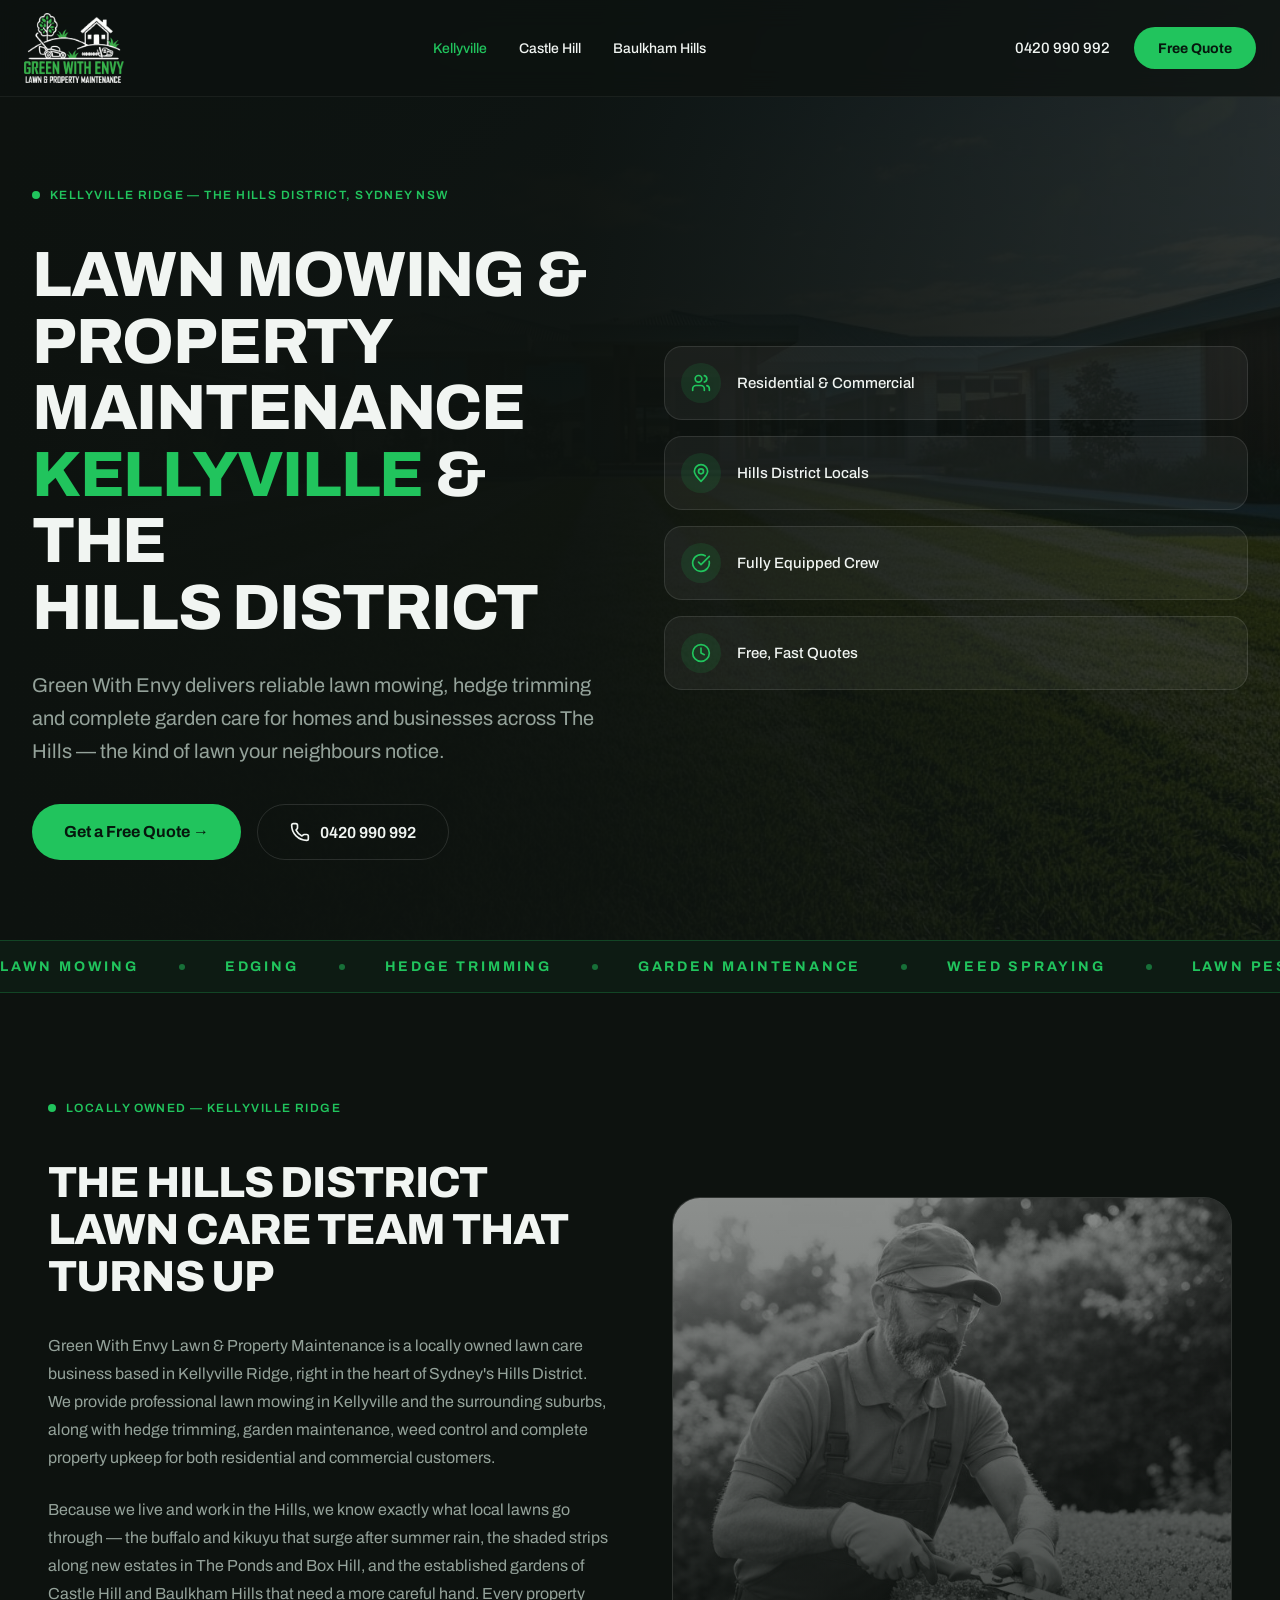
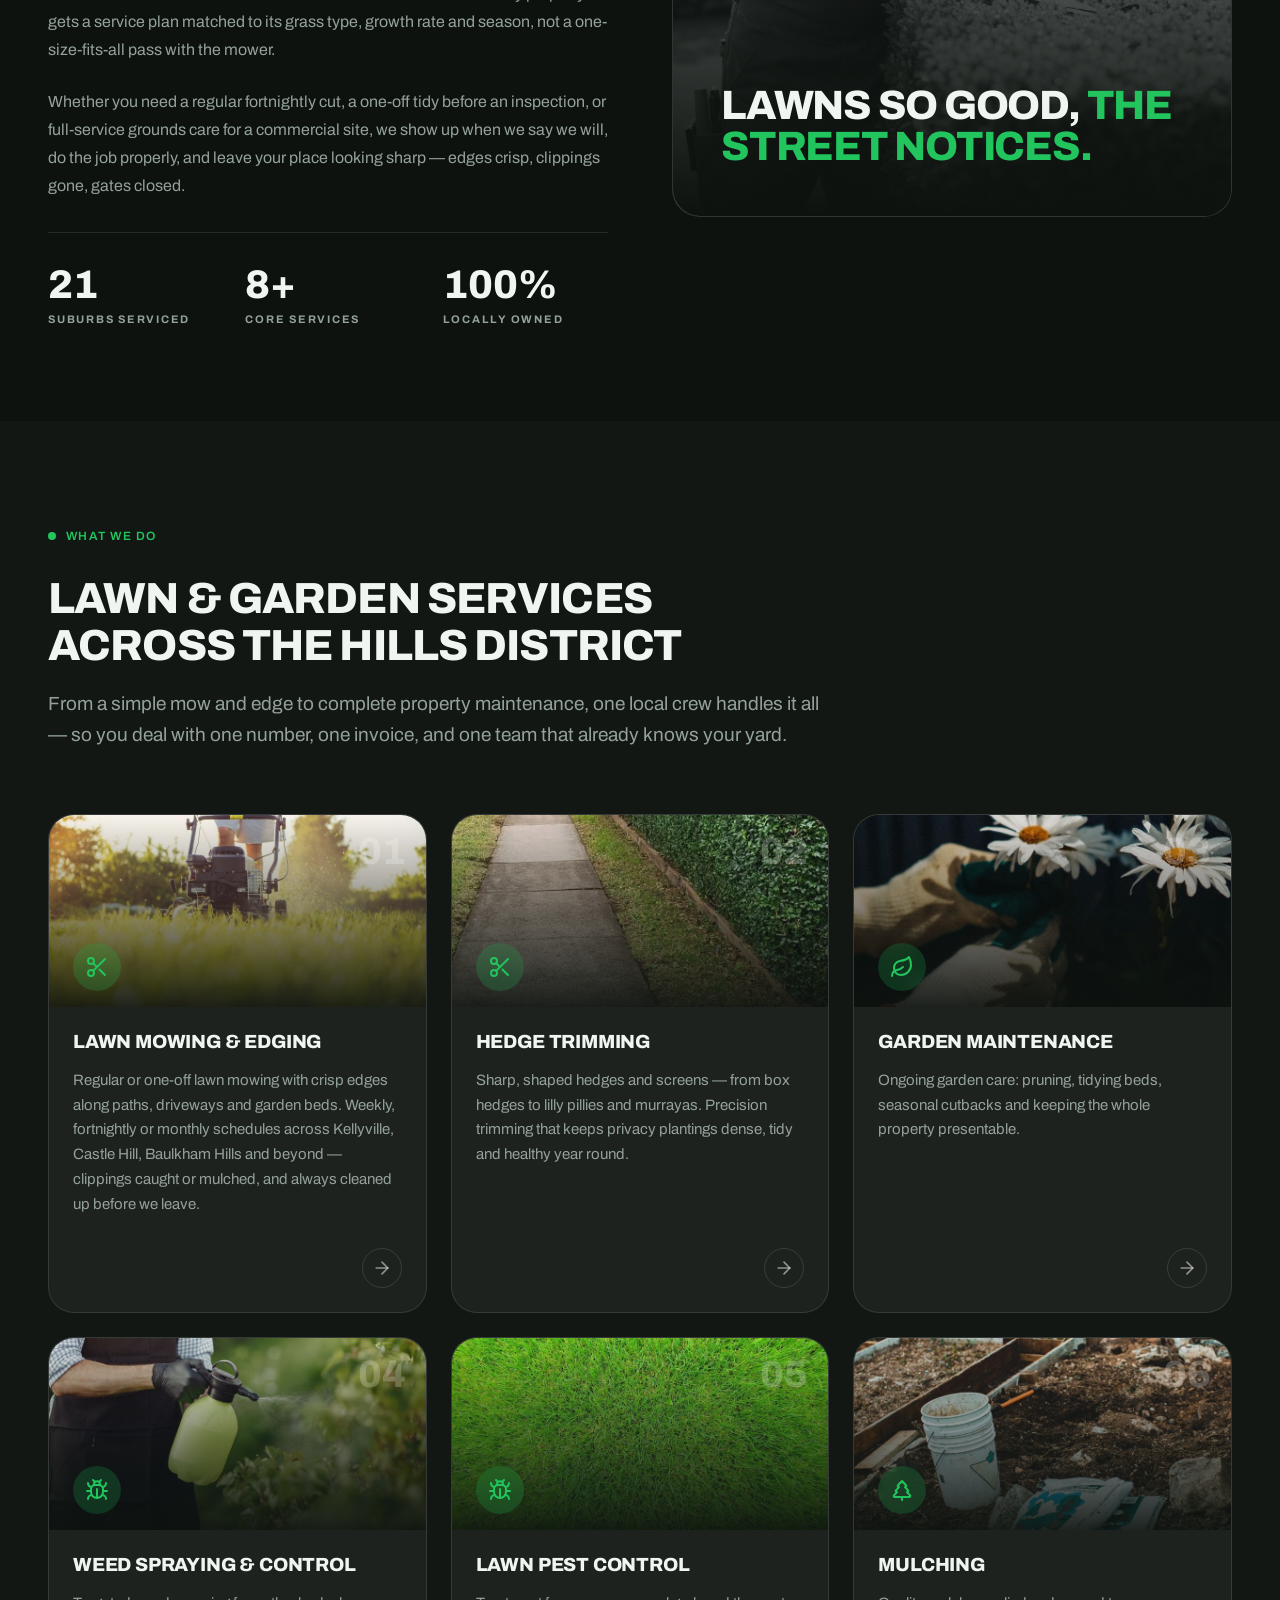
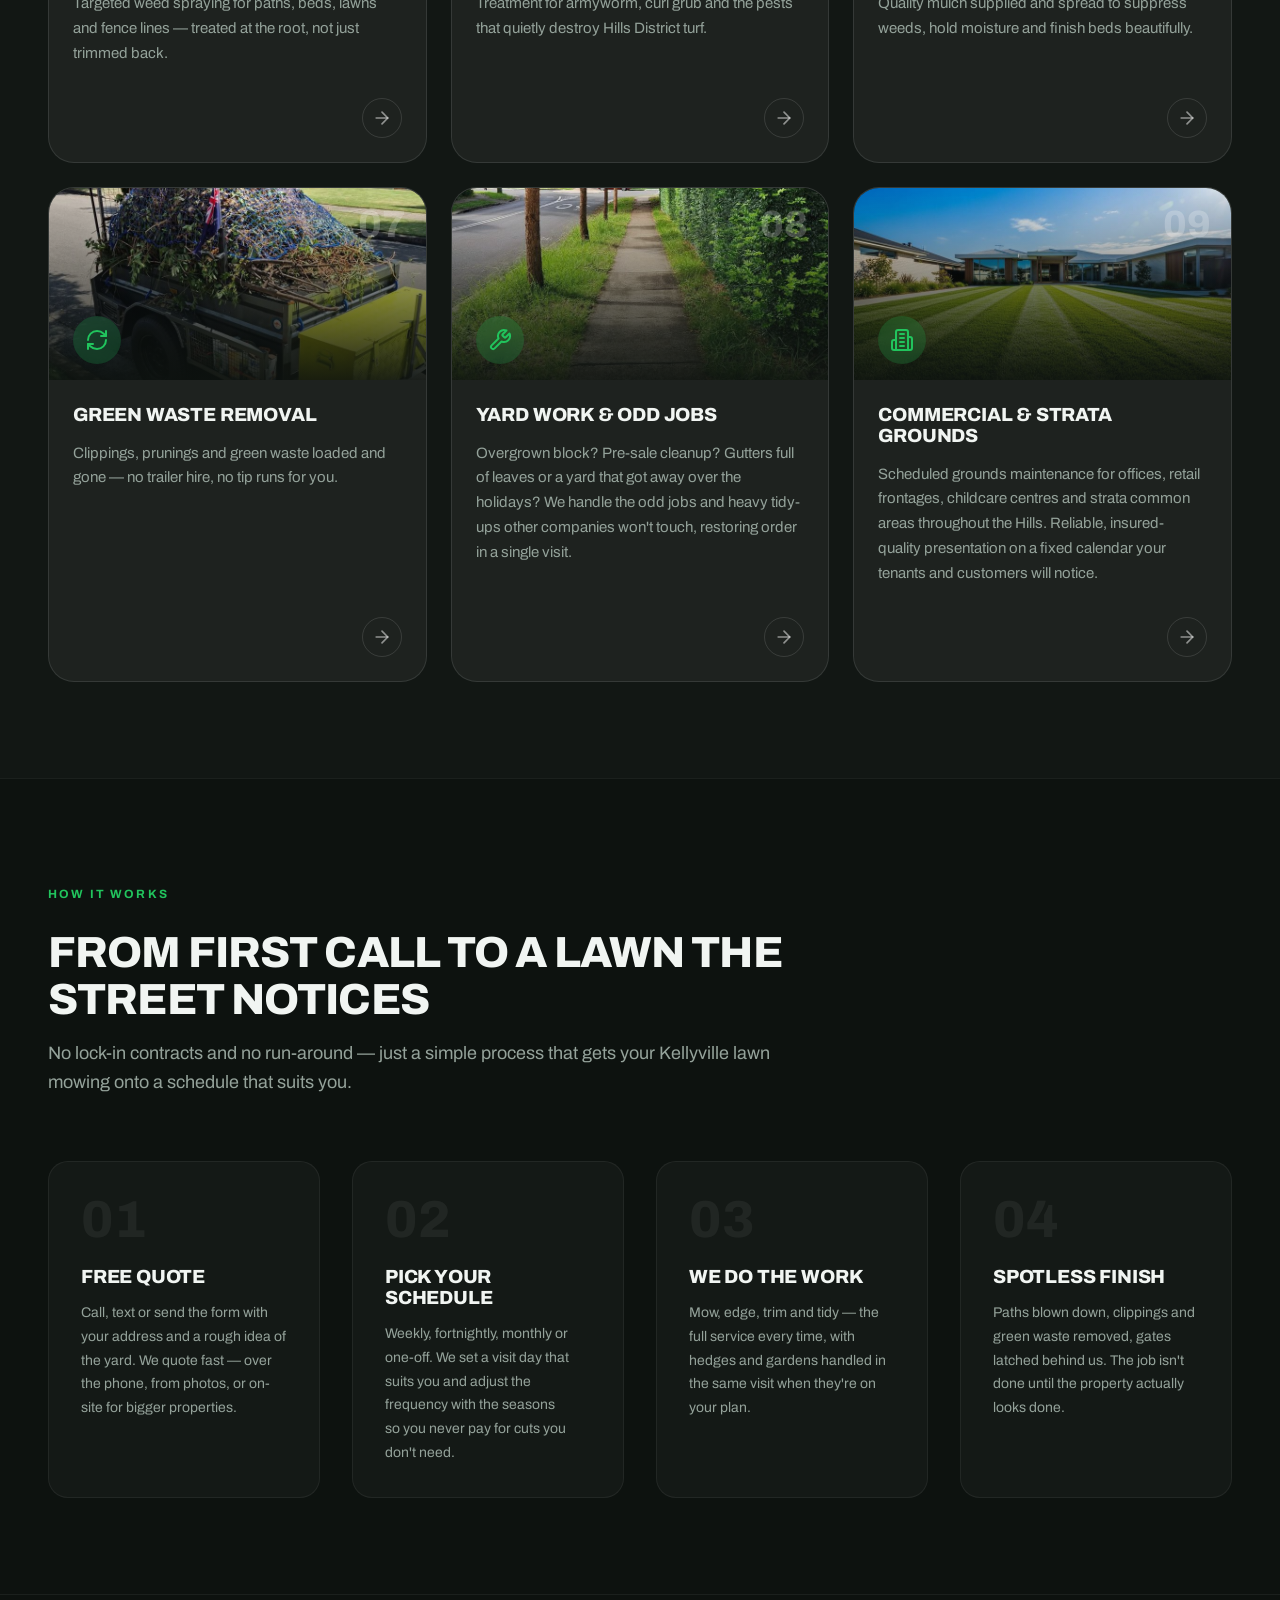
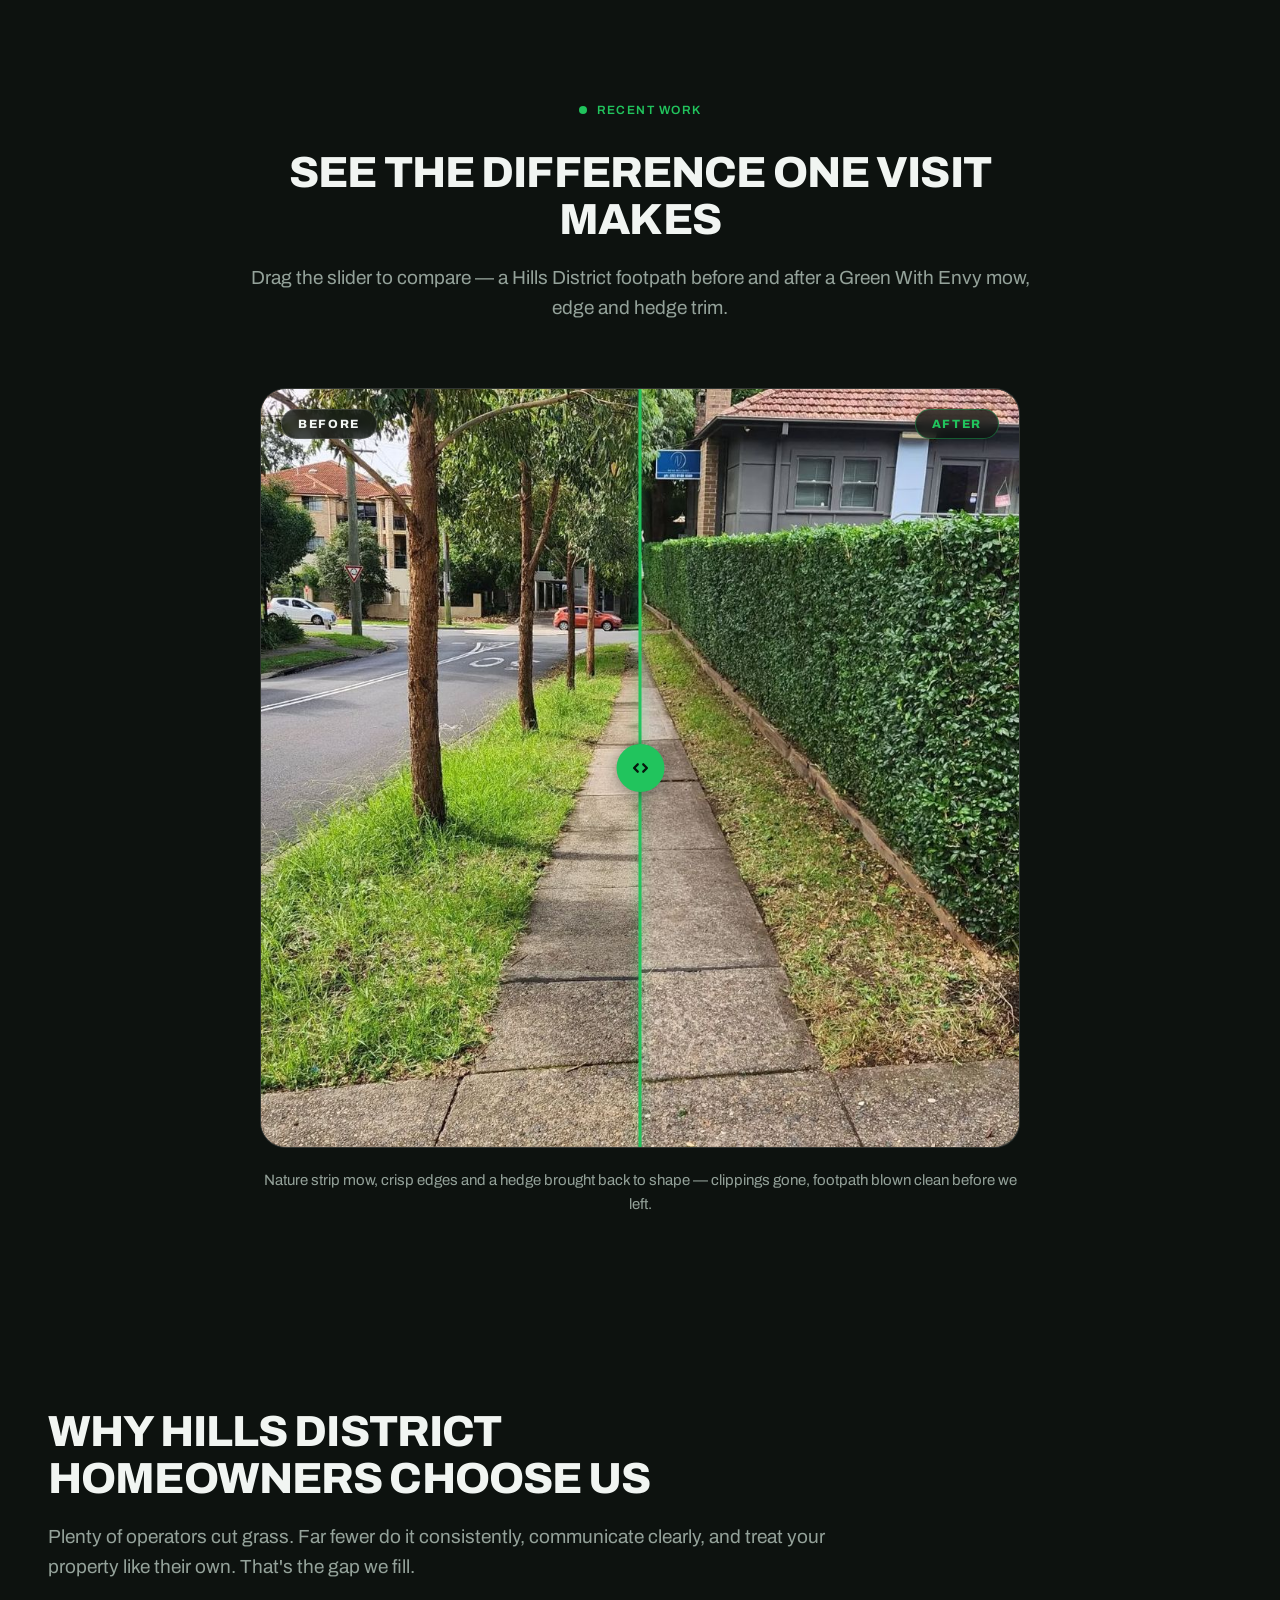
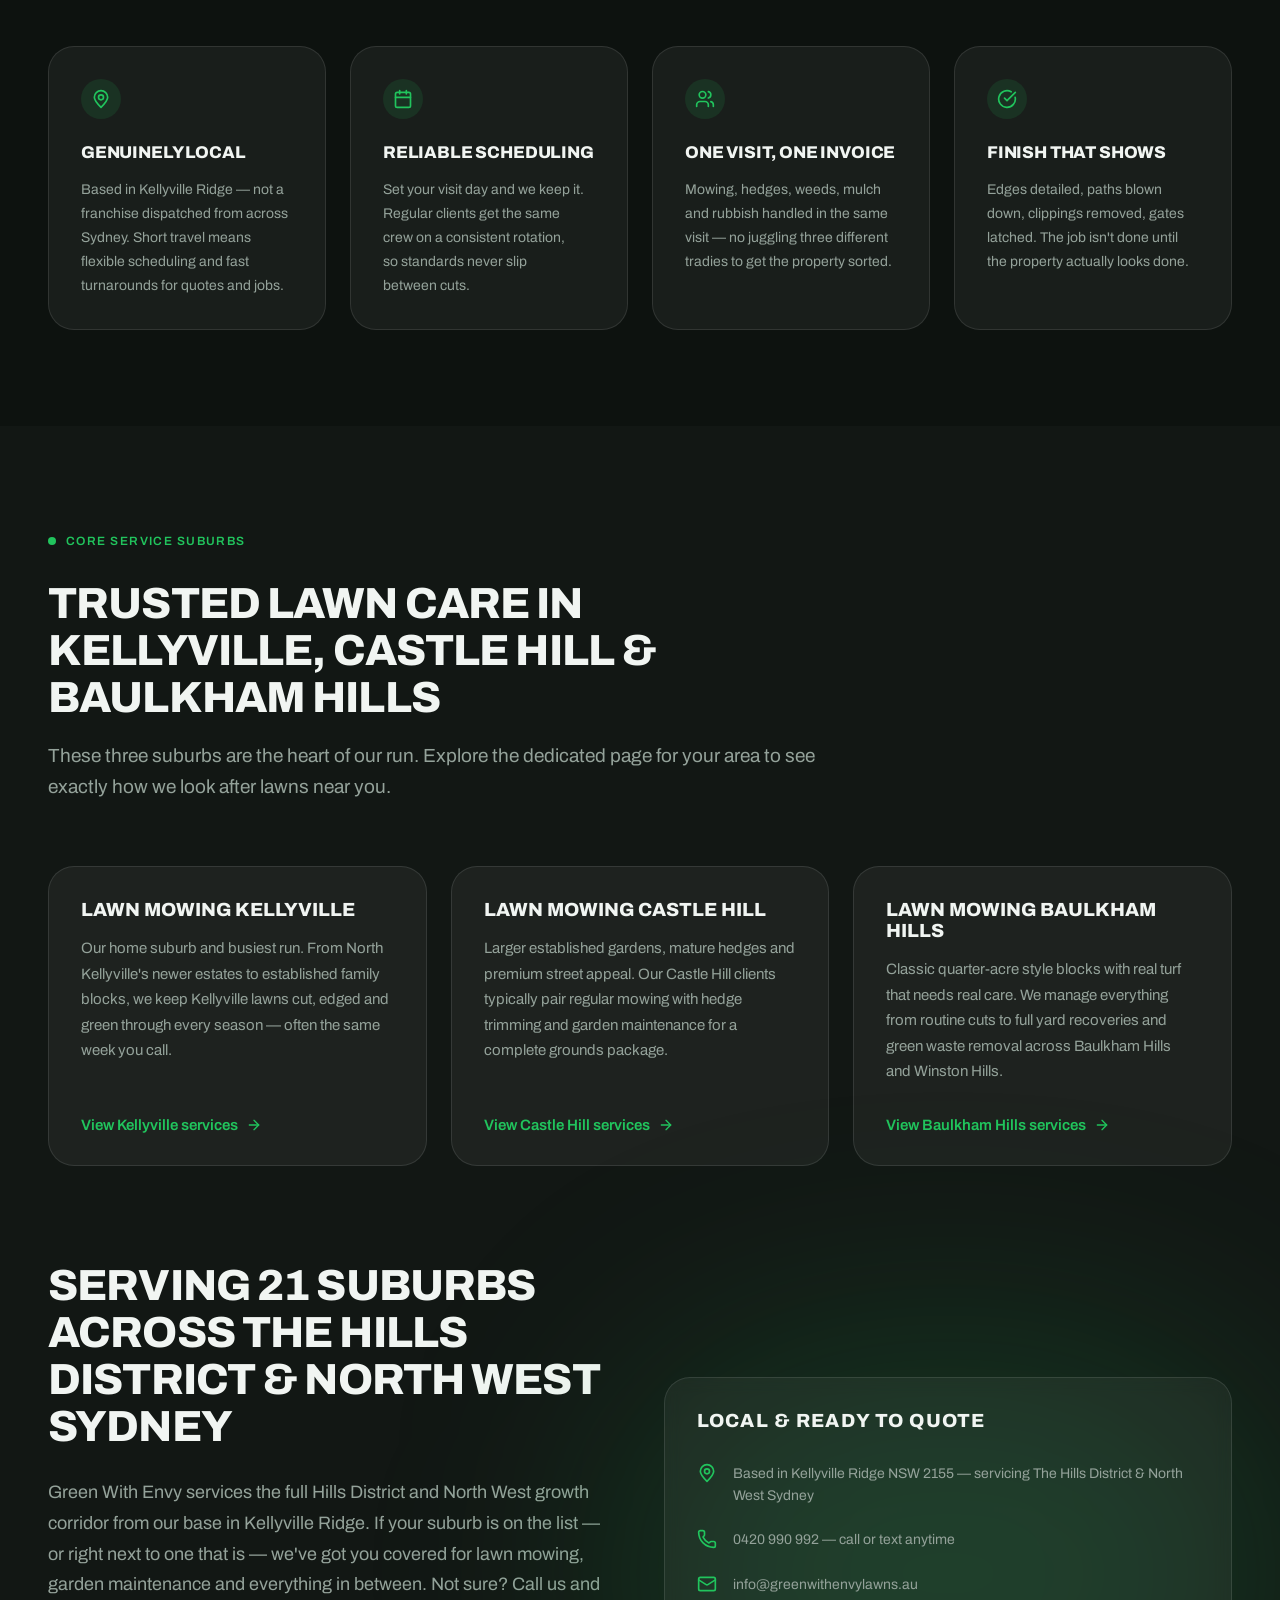
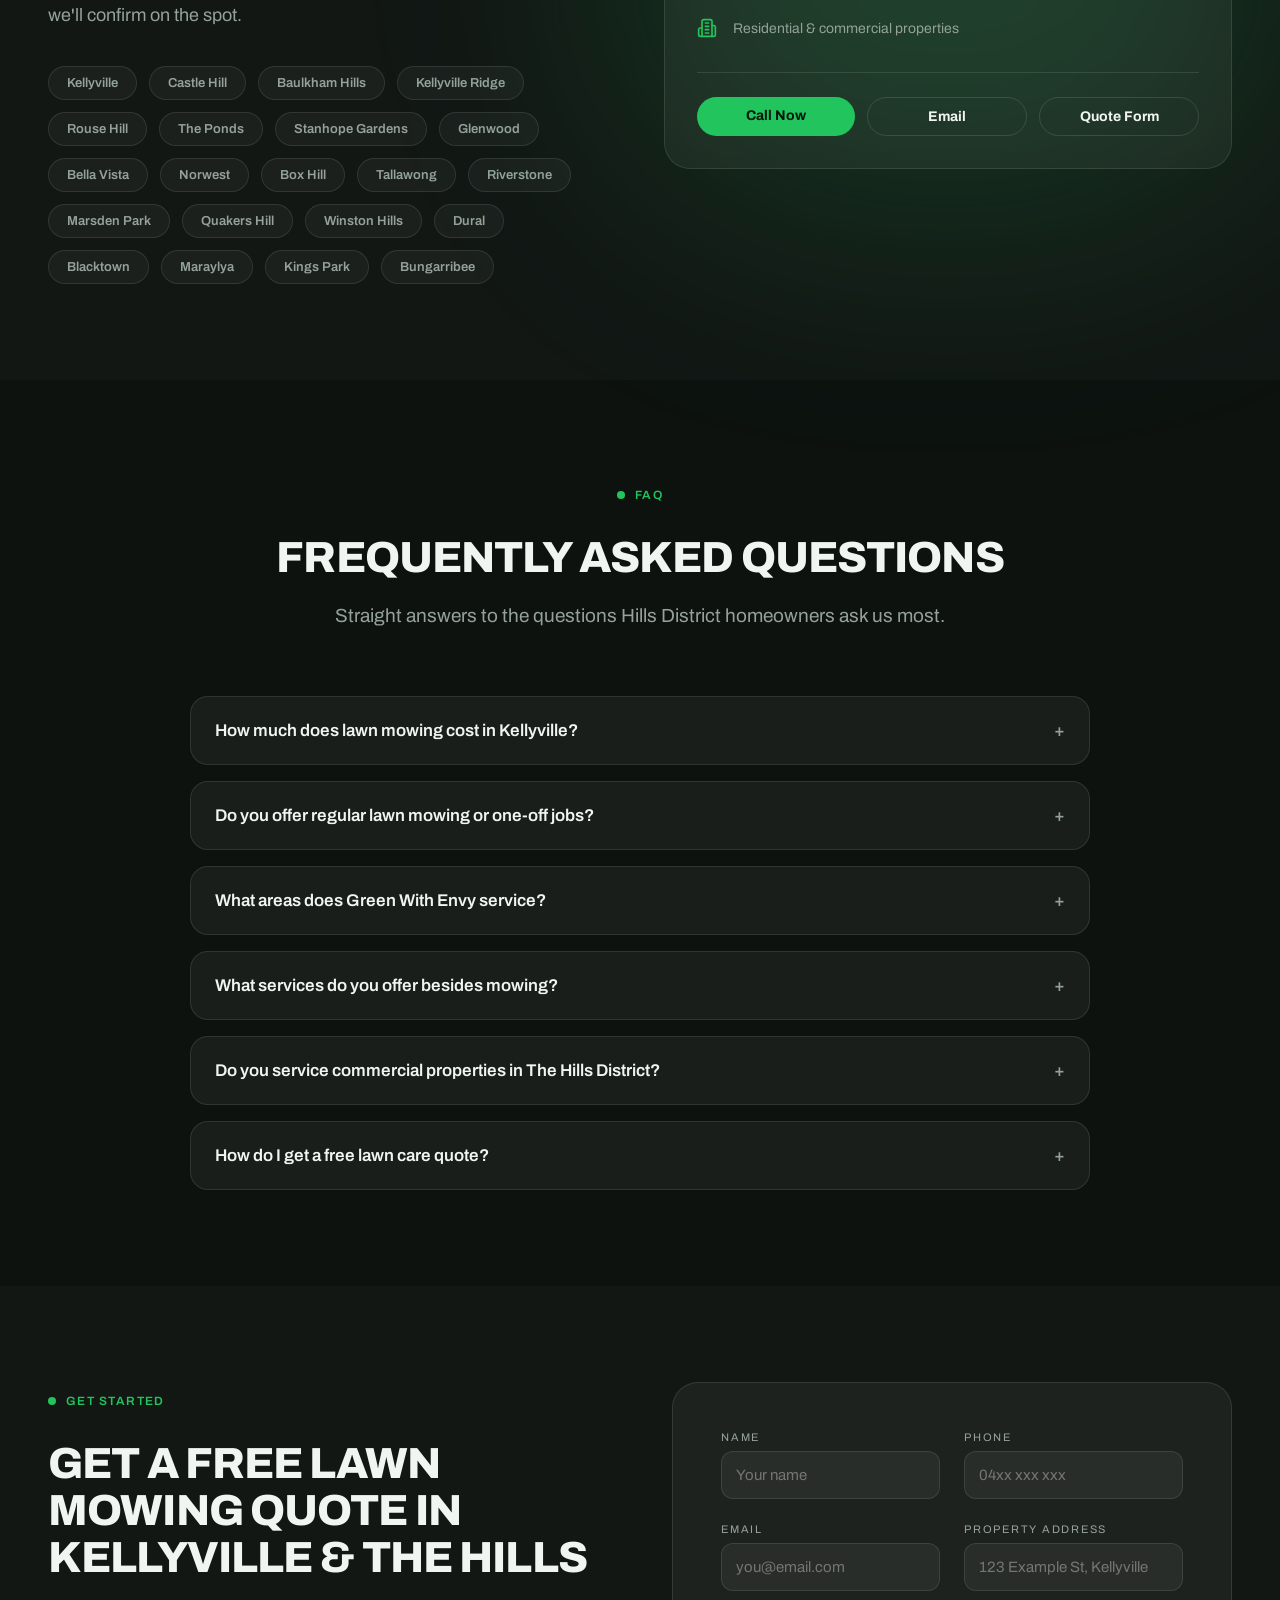
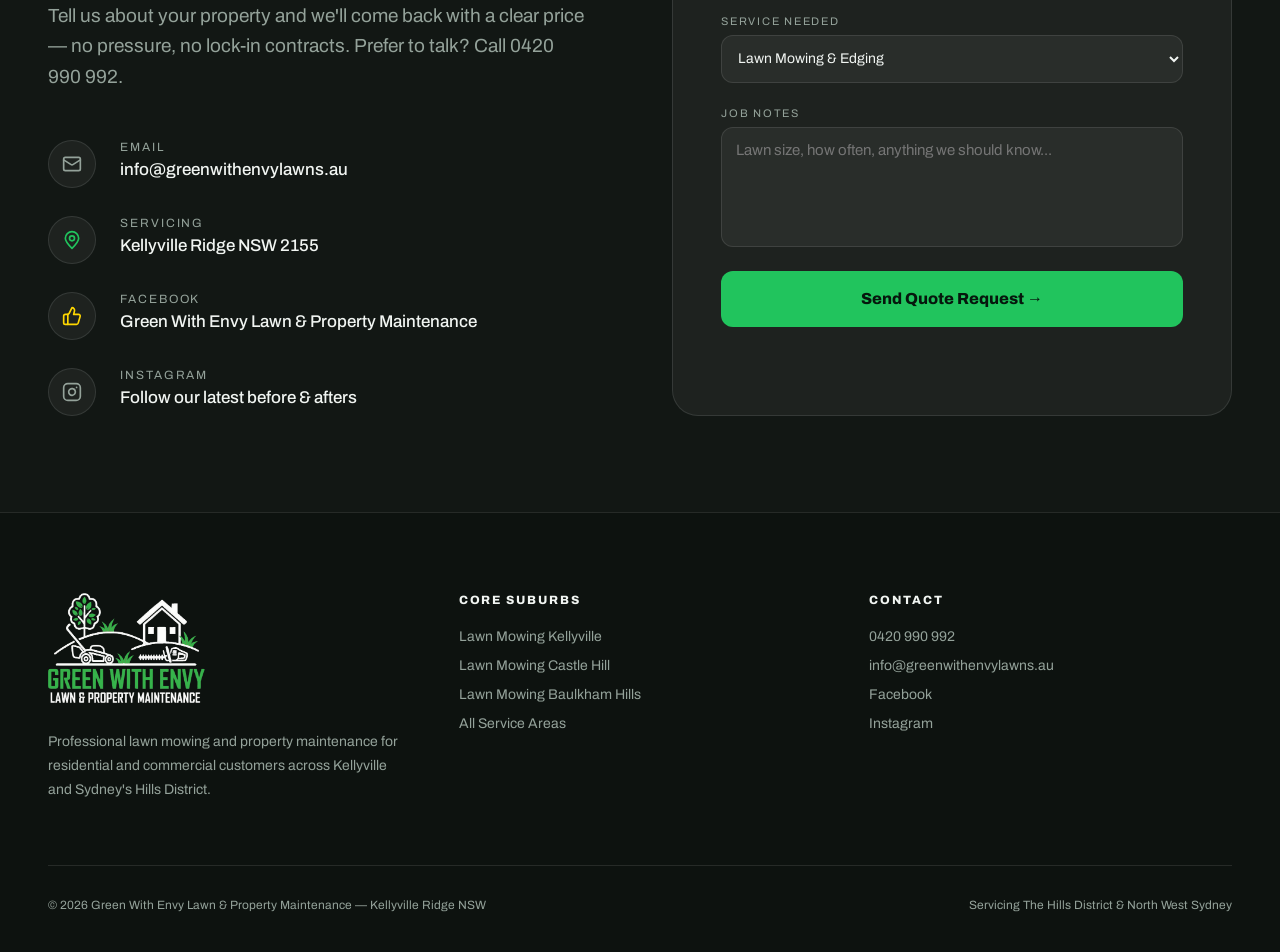
==== commit 2fe1624a: "Replace people-featuring service card images with own job photos Hedge trimming, yard work & odd job" ====
--- a/index.html
+++ b/index.html
@@ -399,7 +399,7 @@
         </article>
         <article class="service-card">
           <div class="service-media">
-            <img src="assets/img/hedge-trimming-service.jpg" alt="Neatly trimmed hedge — hedge trimming service in the Hills District" loading="lazy" width="800">
+            <img src="assets/img/hedge-trimming-service.jpg" alt="Freshly trimmed, squared-off hedge along a Hills District footpath" loading="lazy" width="800">
             <div class="scrim"></div>
             <div class="num" aria-hidden="true">02</div>
             <div class="si"><svg class="icon" width="24" height="24" viewBox="0 0 24 24" fill="none" stroke="currentColor" stroke-width="2" stroke-linecap="round" stroke-linejoin="round" aria-hidden="true"><circle cx="6" cy="6" r="3"/><circle cx="6" cy="18" r="3"/><path d="M20 4 8.12 15.88"/><path d="M14.47 14.48 20 20"/><path d="M8.12 8.12 12 12"/></svg></div>
@@ -477,7 +477,7 @@
         </article>
         <article class="service-card">
           <div class="service-media">
-            <img src="assets/img/yard-cleanup-service.jpg" alt="Overgrown yard cleanup and odd jobs service" loading="lazy" width="800">
+            <img src="assets/img/yard-cleanup-service.jpg" alt="Overgrown lawn with long grass ready for a yard cleanup in the Hills District" loading="lazy" width="800">
             <div class="scrim"></div>
             <div class="num" aria-hidden="true">08</div>
             <div class="si"><svg class="icon" width="24" height="24" viewBox="0 0 24 24" fill="none" stroke="currentColor" stroke-width="2" stroke-linecap="round" stroke-linejoin="round" aria-hidden="true"><path d="M14.7 6.3a1 1 0 0 0 0 1.4l1.6 1.6a1 1 0 0 0 1.4 0l3.77-3.77a6 6 0 0 1-7.94 7.94l-6.91 6.91a2.12 2.12 0 0 1-3-3l6.91-6.91a6 6 0 0 1 7.94-7.94l-3.76 3.76z"/></svg></div>
@@ -490,7 +490,7 @@
         </article>
         <article class="service-card">
           <div class="service-media">
-            <img src="assets/img/commercial-strata-grounds-service.jpg" alt="Commercial and strata grounds maintenance in the Hills District" loading="lazy" width="800">
+            <img src="assets/img/commercial-strata-grounds-service.jpg" alt="Wide striped lawn maintained in front of modern commercial buildings" loading="lazy" width="800">
             <div class="scrim"></div>
             <div class="num" aria-hidden="true">09</div>
             <div class="si"><svg class="icon" width="24" height="24" viewBox="0 0 24 24" fill="none" stroke="currentColor" stroke-width="2" stroke-linecap="round" stroke-linejoin="round" aria-hidden="true"><path d="M6 22V4a2 2 0 0 1 2-2h8a2 2 0 0 1 2 2v18Z"/><path d="M6 12H4a2 2 0 0 0-2 2v6a2 2 0 0 0 2 2h2"/><path d="M18 9h2a2 2 0 0 1 2 2v9a2 2 0 0 1-2 2h-2"/><path d="M10 6h4"/><path d="M10 10h4"/><path d="M10 14h4"/><path d="M10 18h4"/></svg></div>
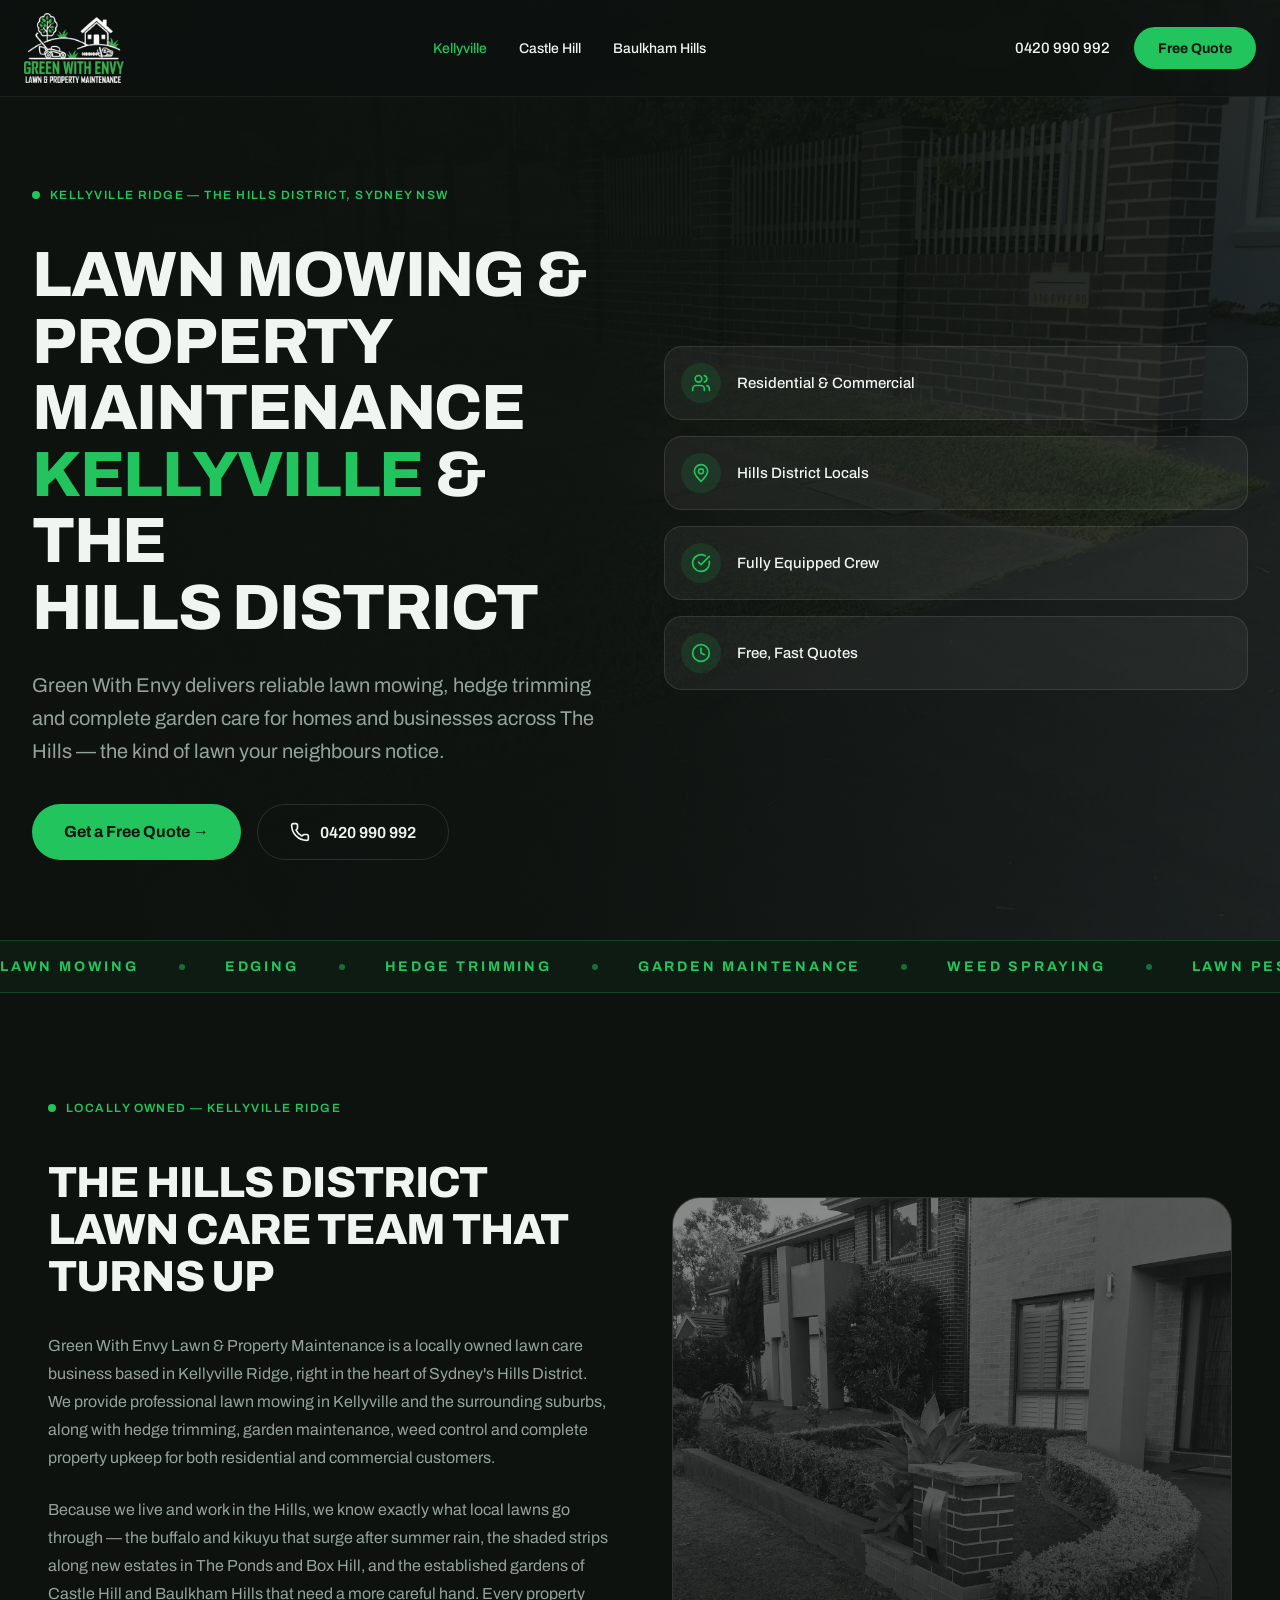
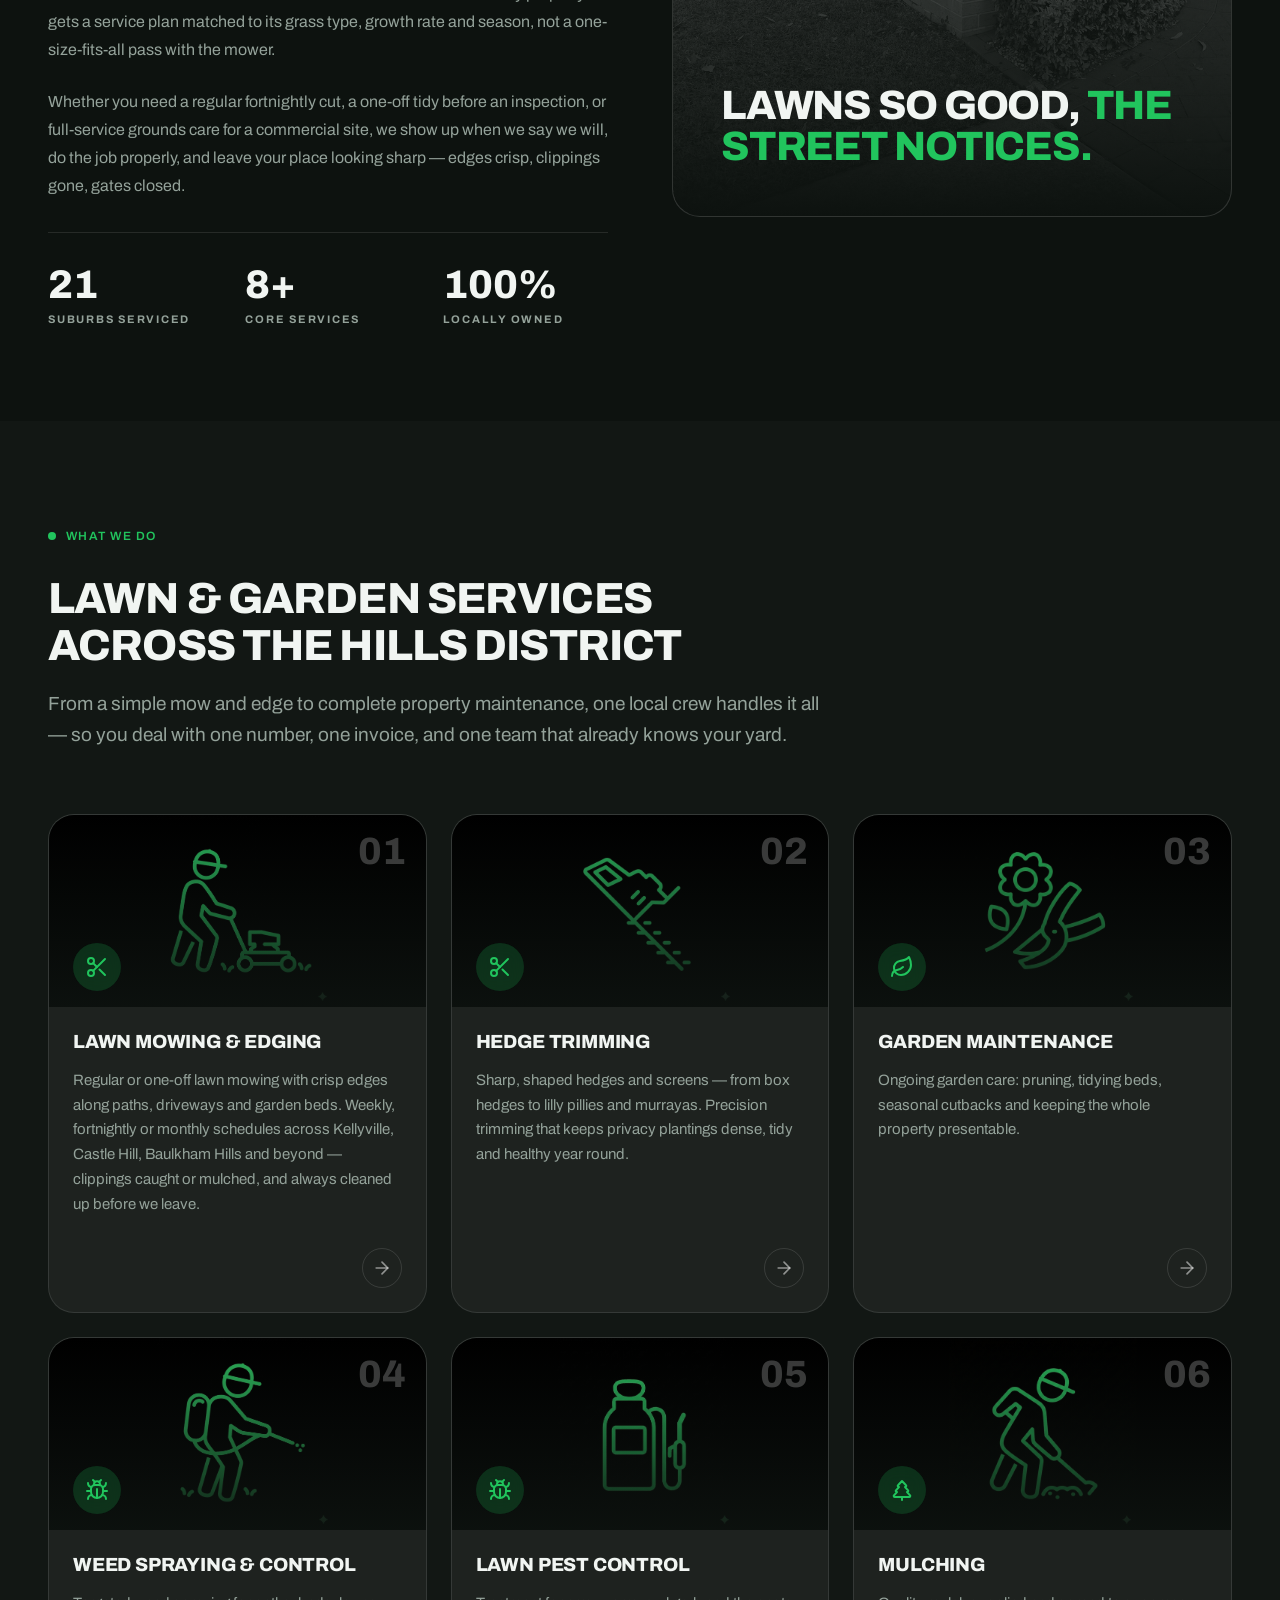
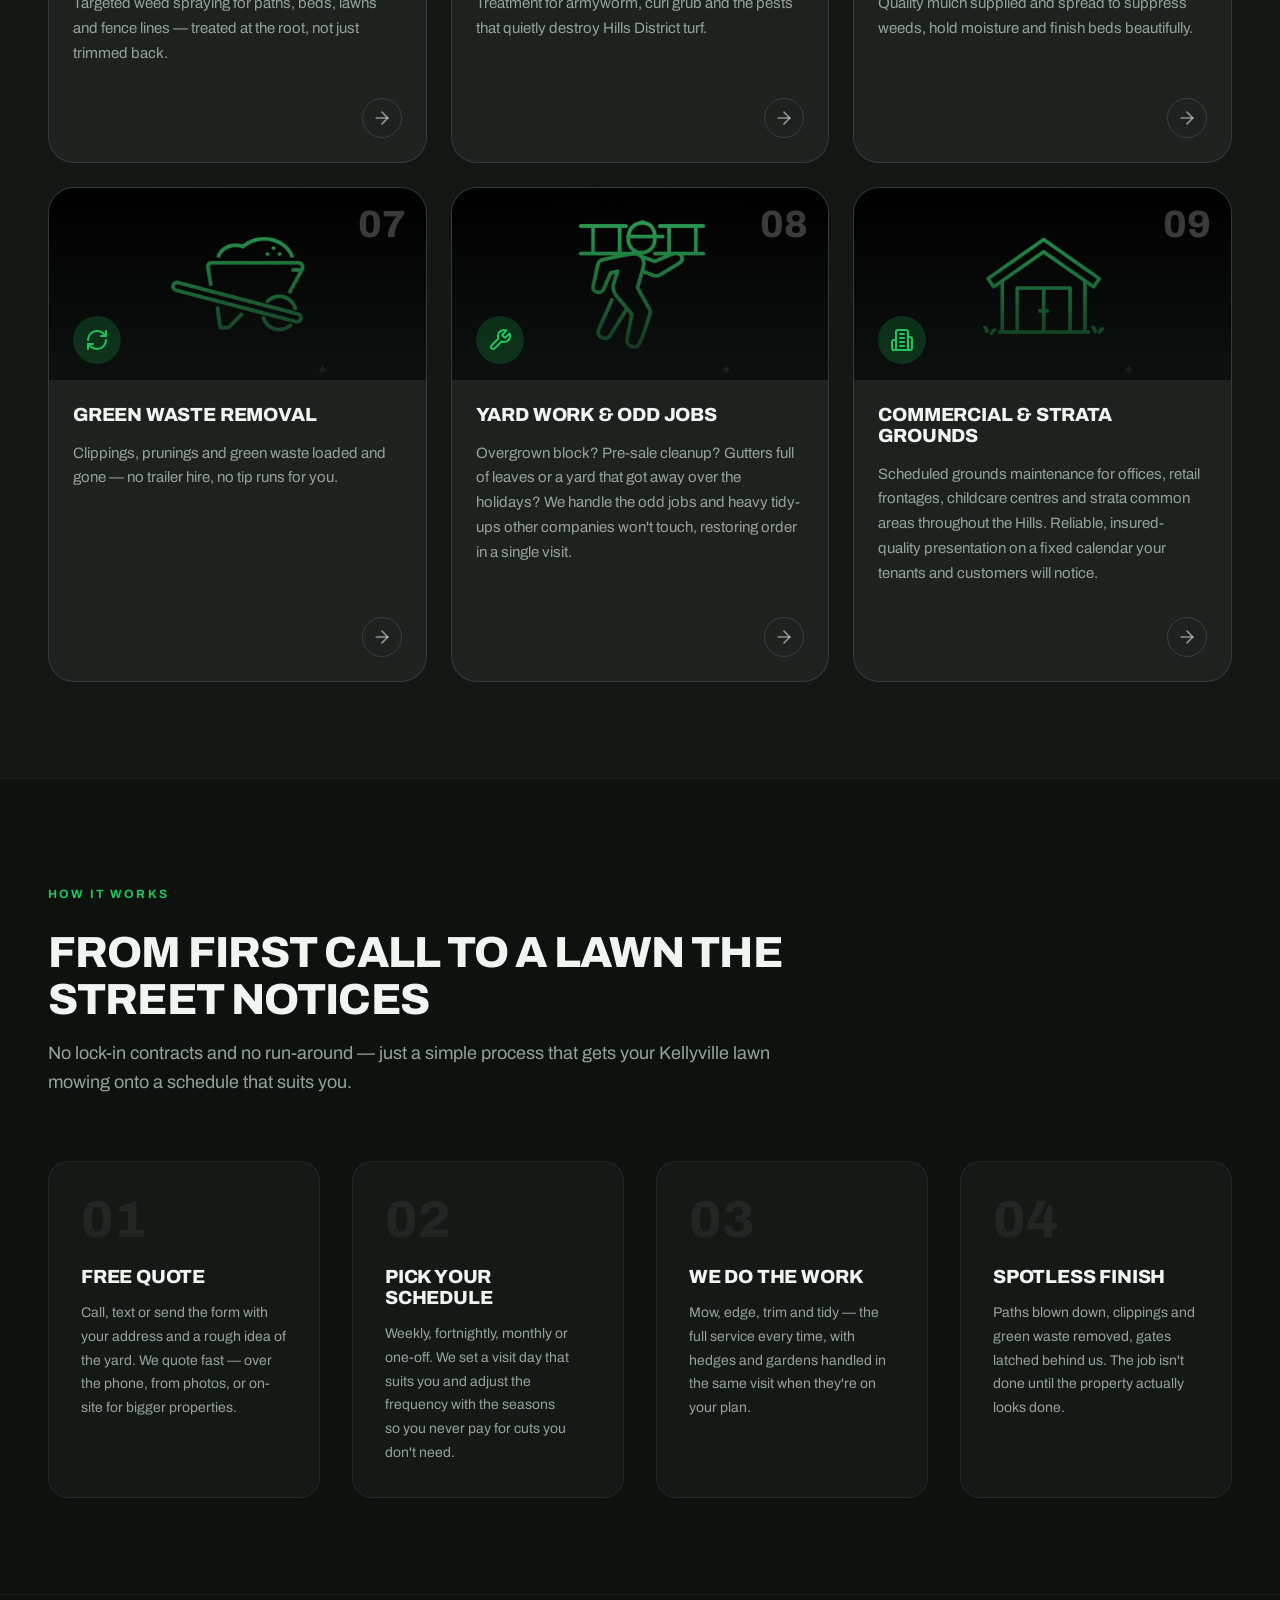
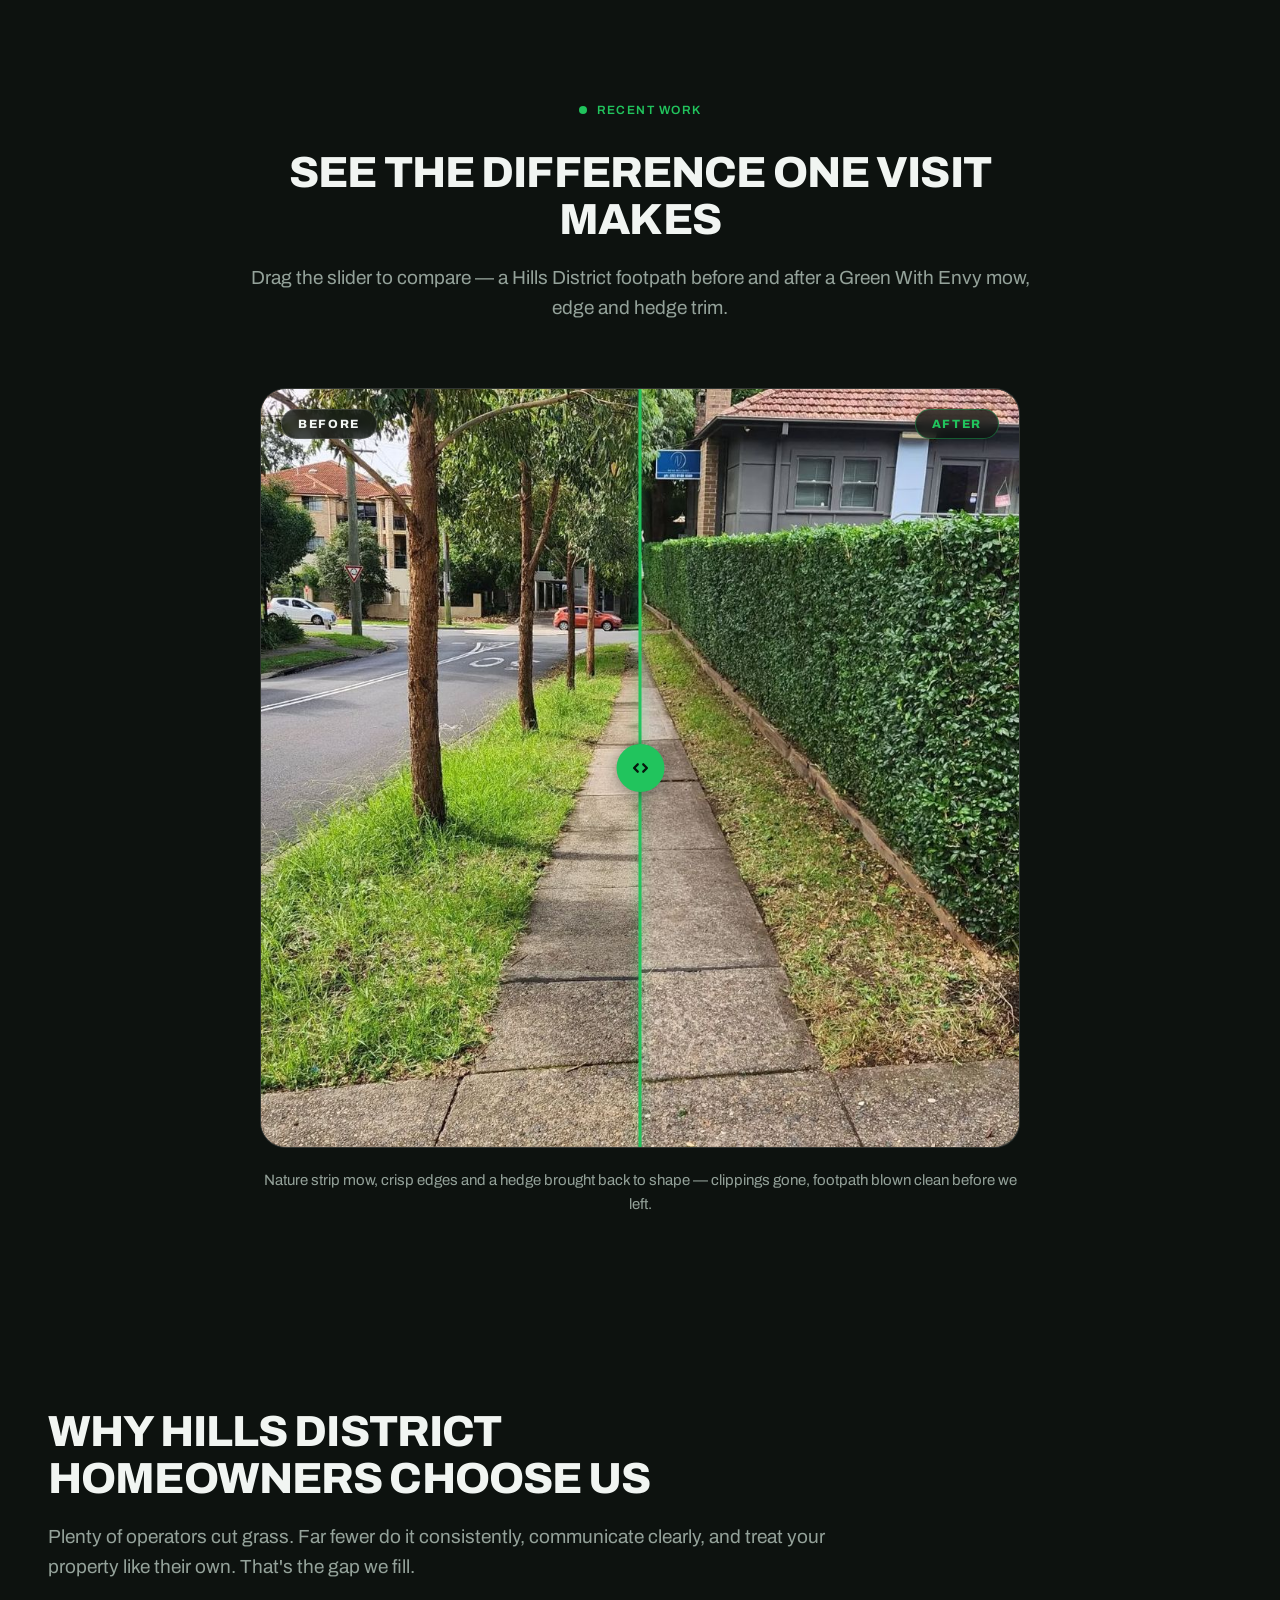
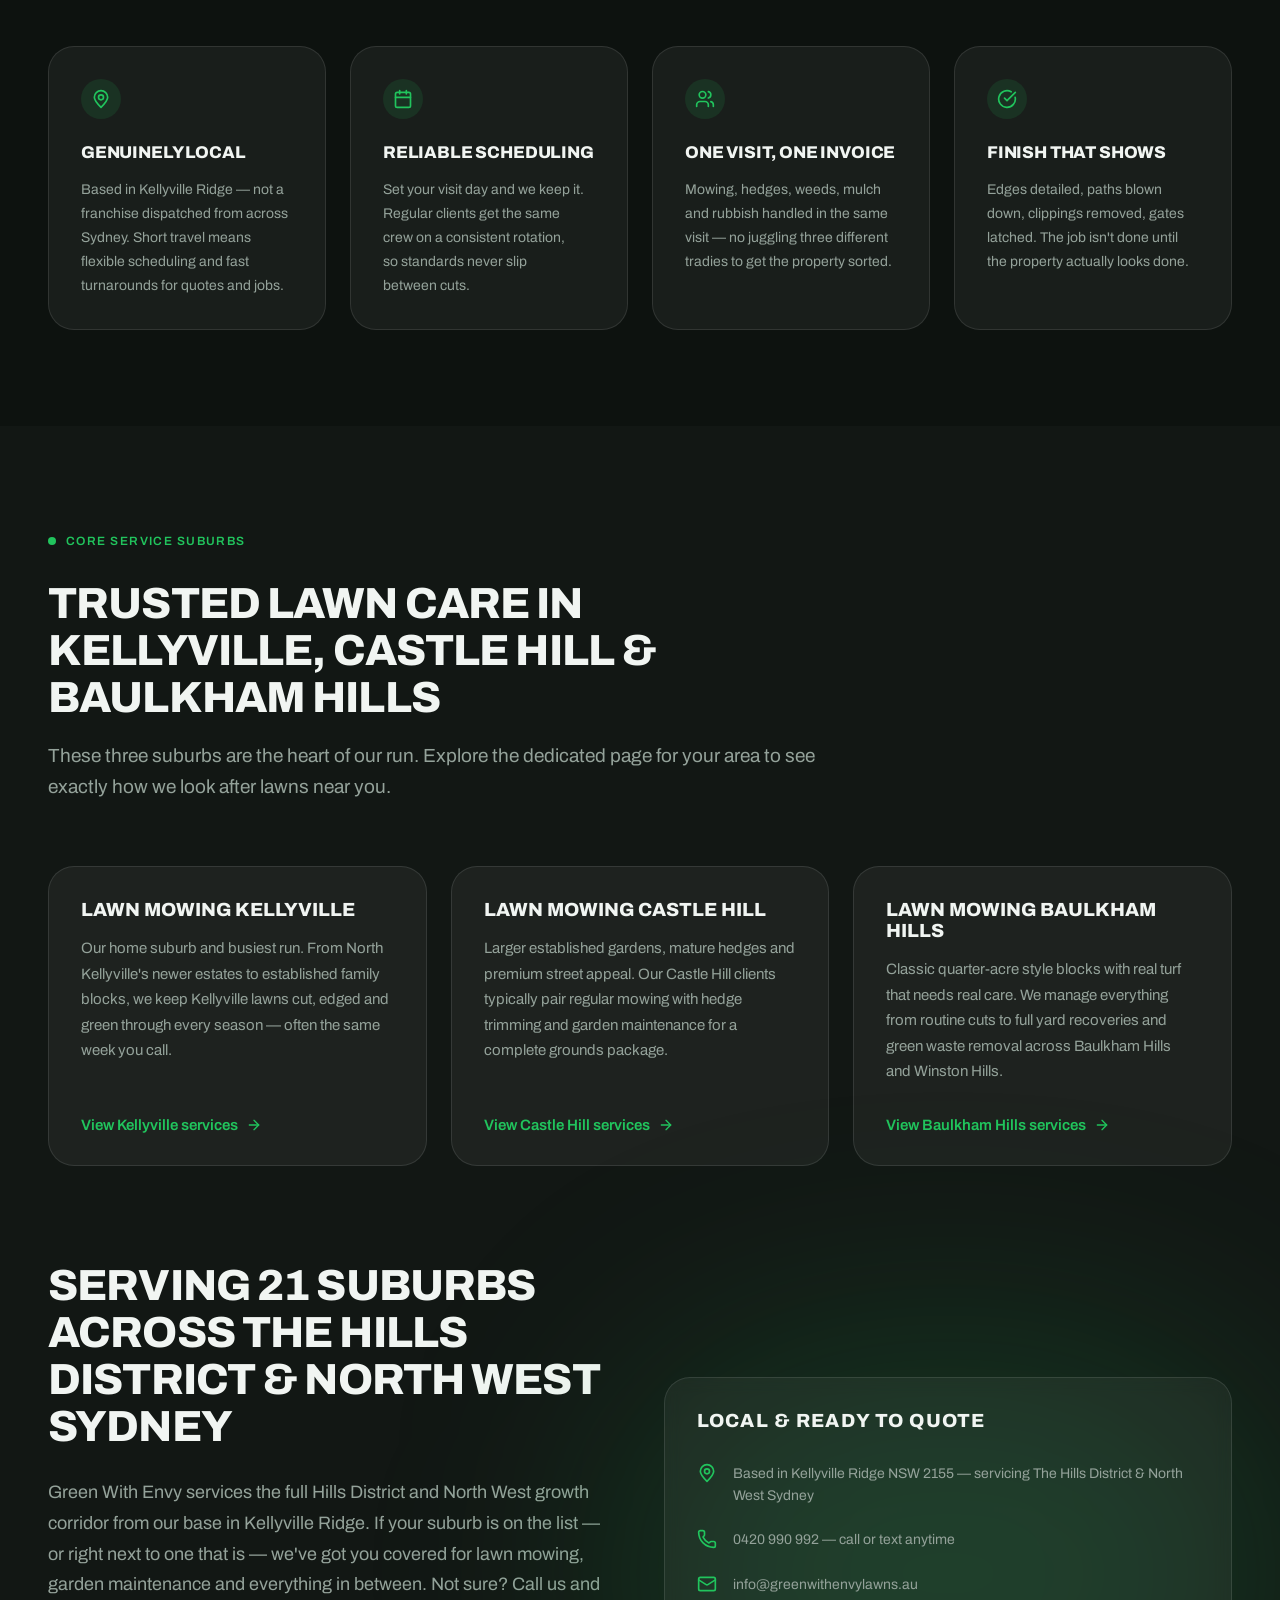
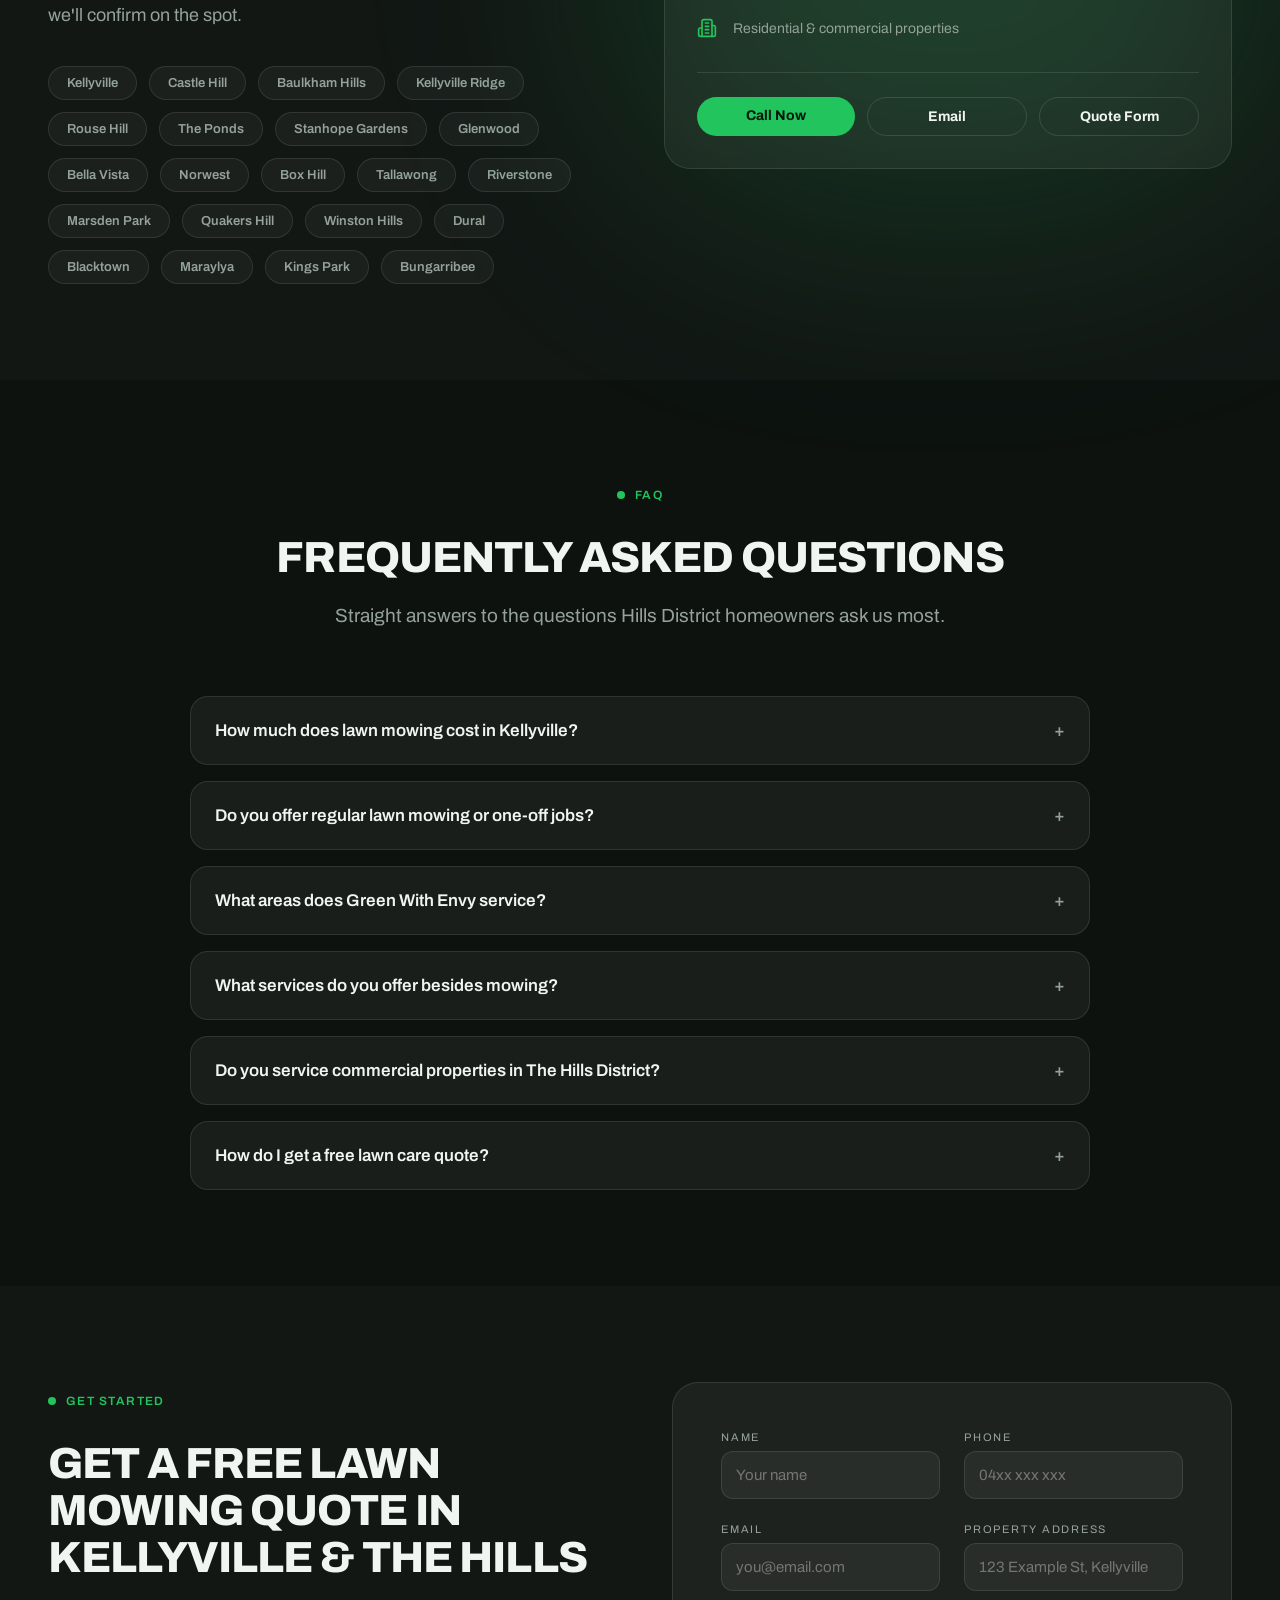
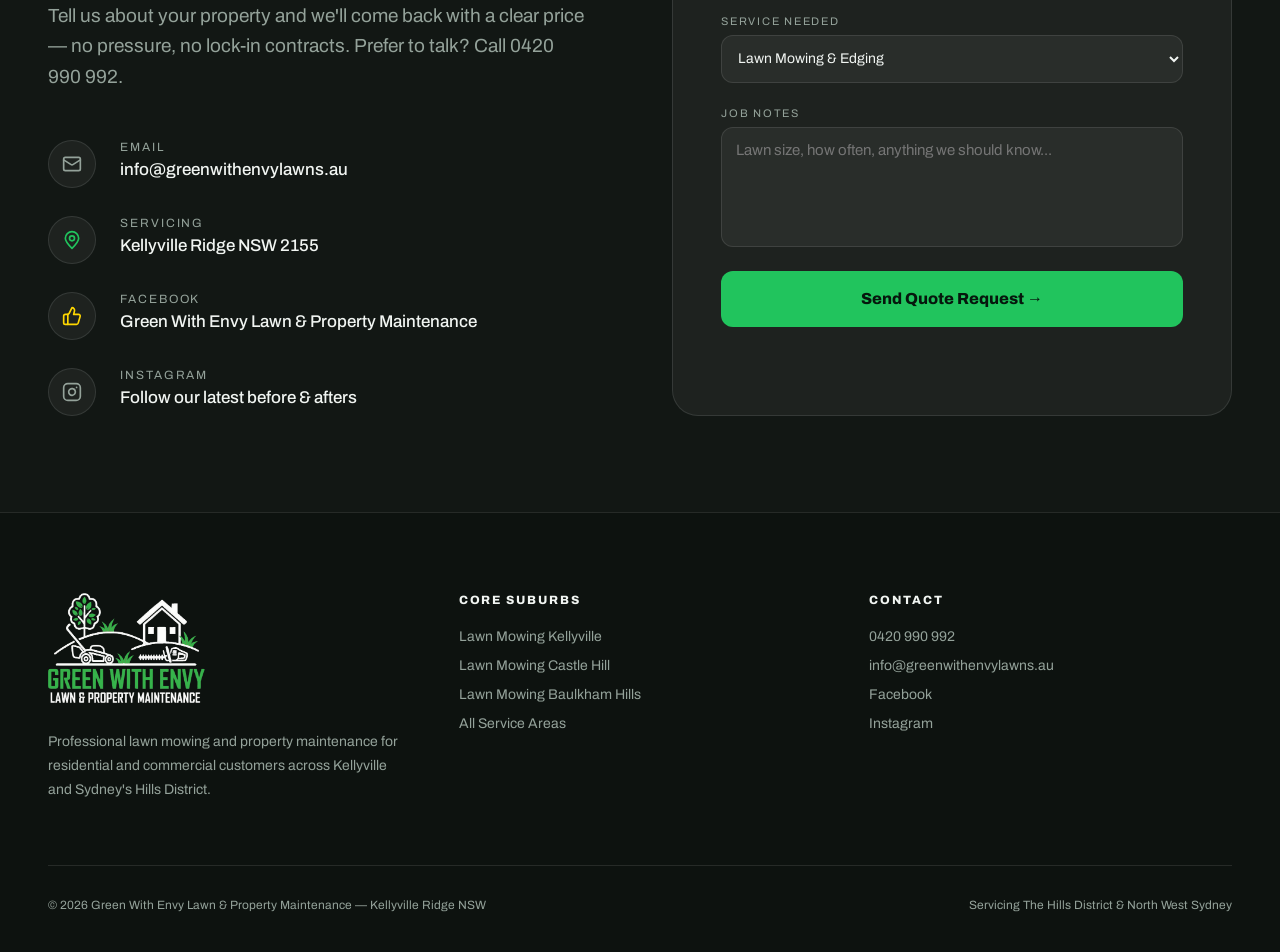
==== commit 5f693a9d: "Replace all site imagery with business-owned assets from Drive - Service cards on every page now use" ====
--- a/index.html
+++ b/index.html
@@ -322,7 +322,7 @@
 
   <section class="hero">
     <div class="hero-bg">
-      <img src="assets/img/lawn-mowing-kellyville-hills-district-hero.jpg" alt="Freshly mowed lawn with crisp stripes in front of a modern Kellyville home in Sydney's Hills District" width="1408" height="768" fetchpriority="high">
+      <img src="assets/img/lawn-mowing-kellyville-hills-district-hero.jpg" alt="Freshly mowed and edged nature strip curving along a modern Kellyville estate street" width="1600" height="900" fetchpriority="high">
       <div class="hero-scrim"></div>
     </div>
     <div class="inner">
@@ -368,7 +368,7 @@
           </div>
         </div>
         <div class="about-visual">
-          <img src="assets/img/gardener-hedge-trimming-hills-district.jpg" alt="Green With Envy gardener hand-trimming a box hedge during a property maintenance visit in the Hills District" loading="lazy">
+          <img src="assets/img/front-garden-hedges-kellyville.jpg" alt="Freshly shaped box hedges and tidy garden beds in a Kellyville front garden after a Green With Envy visit" loading="lazy">
           <div class="scrim"></div>
           <p class="overlay-title">Lawns So Good, <span class="accent">The Street Notices.</span></p>
         </div>
@@ -386,7 +386,7 @@
       <div class="services-grid">
         <article class="service-card">
           <div class="service-media">
-            <img src="assets/img/lawn-mowing-edging-service.jpg" alt="Freshly mowed and edged lawn — lawn mowing service in the Hills District" loading="lazy" width="800">
+            <img src="assets/img/lawn-mowing-icon.png" alt="Lawn mowing and edging icon" loading="lazy" width="512" height="512">
             <div class="scrim"></div>
             <div class="num" aria-hidden="true">01</div>
             <div class="si"><svg class="icon" width="24" height="24" viewBox="0 0 24 24" fill="none" stroke="currentColor" stroke-width="2" stroke-linecap="round" stroke-linejoin="round" aria-hidden="true"><circle cx="6" cy="6" r="3"/><circle cx="6" cy="18" r="3"/><path d="M20 4 8.12 15.88"/><path d="M14.47 14.48 20 20"/><path d="M8.12 8.12 12 12"/></svg></div>
@@ -399,7 +399,7 @@
         </article>
         <article class="service-card">
           <div class="service-media">
-            <img src="assets/img/hedge-trimming-service.jpg" alt="Freshly trimmed, squared-off hedge along a Hills District footpath" loading="lazy" width="800">
+            <img src="assets/img/hedge-trimming-icon.png" alt="Hedge trimming icon" loading="lazy" width="512" height="512">
             <div class="scrim"></div>
             <div class="num" aria-hidden="true">02</div>
             <div class="si"><svg class="icon" width="24" height="24" viewBox="0 0 24 24" fill="none" stroke="currentColor" stroke-width="2" stroke-linecap="round" stroke-linejoin="round" aria-hidden="true"><circle cx="6" cy="6" r="3"/><circle cx="6" cy="18" r="3"/><path d="M20 4 8.12 15.88"/><path d="M14.47 14.48 20 20"/><path d="M8.12 8.12 12 12"/></svg></div>
@@ -412,7 +412,7 @@
         </article>
         <article class="service-card">
           <div class="service-media">
-            <img src="assets/img/garden-maintenance-service.jpg" alt="Tidy garden beds — garden maintenance service in the Hills District" loading="lazy" width="800">
+            <img src="assets/img/garden-maintenance-icon.png" alt="Garden maintenance icon" loading="lazy" width="512" height="512">
             <div class="scrim"></div>
             <div class="num" aria-hidden="true">03</div>
             <div class="si"><svg class="icon" width="24" height="24" viewBox="0 0 24 24" fill="none" stroke="currentColor" stroke-width="2" stroke-linecap="round" stroke-linejoin="round" aria-hidden="true"><path d="M11 20A7 7 0 0 1 9.8 6.1C15.5 5 17 4.48 19 2c1 2 2 4.18 2 8 0 5.5-4.78 10-10 10Z"/><path d="M2 21c0-3 1.85-5.36 5.08-6C9.5 14.52 12 13 13 12"/></svg></div>
@@ -425,7 +425,7 @@
         </article>
         <article class="service-card">
           <div class="service-media">
-            <img src="assets/img/weed-spraying-control-service.jpg" alt="Weed spraying and control service in the Hills District" loading="lazy" width="800">
+            <img src="assets/img/weed-control-icon.png" alt="Weed spraying and control icon" loading="lazy" width="512" height="512">
             <div class="scrim"></div>
             <div class="num" aria-hidden="true">04</div>
             <div class="si"><svg class="icon" width="24" height="24" viewBox="0 0 24 24" fill="none" stroke="currentColor" stroke-width="2" stroke-linecap="round" stroke-linejoin="round" aria-hidden="true"><path d="m8 2 1.88 1.88"/><path d="M14.12 3.88 16 2"/><path d="M9 7.13v-1a3 3 0 1 1 6 0v1"/><path d="M12 20c-3.3 0-6-2.7-6-6v-3a4 4 0 0 1 4-4h4a4 4 0 0 1 4 4v3c0 3.3-2.7 6-6 6"/><path d="M12 20v-9"/><path d="M6.53 9C4.6 8.8 3 7.1 3 5"/><path d="M6 13H2"/><path d="M3 21c0-2.1 1.7-3.9 3.8-4"/><path d="M20.97 5c0 2.1-1.6 3.8-3.5 4"/><path d="M22 13h-4"/><path d="M17.2 17c2.1.1 3.8 1.9 3.8 4"/></svg></div>
@@ -438,7 +438,7 @@
         </article>
         <article class="service-card">
           <div class="service-media">
-            <img src="assets/img/lawn-pest-control-service.jpg" alt="Lawn pest control treatment for armyworm and curl grub" loading="lazy" width="800">
+            <img src="assets/img/pest-control-icon.png" alt="Lawn pest control icon" loading="lazy" width="512" height="512">
             <div class="scrim"></div>
             <div class="num" aria-hidden="true">05</div>
             <div class="si"><svg class="icon" width="24" height="24" viewBox="0 0 24 24" fill="none" stroke="currentColor" stroke-width="2" stroke-linecap="round" stroke-linejoin="round" aria-hidden="true"><path d="m8 2 1.88 1.88"/><path d="M14.12 3.88 16 2"/><path d="M9 7.13v-1a3 3 0 1 1 6 0v1"/><path d="M12 20c-3.3 0-6-2.7-6-6v-3a4 4 0 0 1 4-4h4a4 4 0 0 1 4 4v3c0 3.3-2.7 6-6 6"/><path d="M12 20v-9"/><path d="M6.53 9C4.6 8.8 3 7.1 3 5"/><path d="M6 13H2"/><path d="M3 21c0-2.1 1.7-3.9 3.8-4"/><path d="M20.97 5c0 2.1-1.6 3.8-3.5 4"/><path d="M22 13h-4"/><path d="M17.2 17c2.1.1 3.8 1.9 3.8 4"/></svg></div>
@@ -451,7 +451,7 @@
         </article>
         <article class="service-card">
           <div class="service-media">
-            <img src="assets/img/mulching-service.jpg" alt="Fresh mulch spread over garden beds — mulching service" loading="lazy" width="800">
+            <img src="assets/img/mulching-icon.png" alt="Mulching icon" loading="lazy" width="512" height="512">
             <div class="scrim"></div>
             <div class="num" aria-hidden="true">06</div>
             <div class="si"><svg class="icon" width="24" height="24" viewBox="0 0 24 24" fill="none" stroke="currentColor" stroke-width="2" stroke-linecap="round" stroke-linejoin="round" aria-hidden="true"><path d="m17 14 3 3.3a1 1 0 0 1-.7 1.7H4.7a1 1 0 0 1-.7-1.7L7 14h-.3a1 1 0 0 1-.7-1.7L9 9h-.2A1 1 0 0 1 8 7.3L12 3l4 4.3a1 1 0 0 1-.8 1.7H15l3 3.3a1 1 0 0 1-.7 1.7H17Z"/><path d="M12 22v-3"/></svg></div>
@@ -464,7 +464,7 @@
         </article>
         <article class="service-card">
           <div class="service-media">
-            <img src="assets/img/green-waste-removal-service.jpg" alt="Green With Envy trailer loaded with green waste under a cargo net, ready for removal after a garden tidy-up" loading="lazy" width="800">
+            <img src="assets/img/green-waste-icon.png" alt="Green waste removal icon" loading="lazy" width="512" height="512">
             <div class="scrim"></div>
             <div class="num" aria-hidden="true">07</div>
             <div class="si"><svg class="icon" width="24" height="24" viewBox="0 0 24 24" fill="none" stroke="currentColor" stroke-width="2" stroke-linecap="round" stroke-linejoin="round" aria-hidden="true"><path d="M3 12a9 9 0 0 1 9-9 9.75 9.75 0 0 1 6.74 2.74L21 8"/><path d="M21 3v5h-5"/><path d="M21 12a9 9 0 0 1-9 9 9.75 9.75 0 0 1-6.74-2.74L3 16"/><path d="M8 16H3v5"/></svg></div>
@@ -477,7 +477,7 @@
         </article>
         <article class="service-card">
           <div class="service-media">
-            <img src="assets/img/yard-cleanup-service.jpg" alt="Overgrown lawn with long grass ready for a yard cleanup in the Hills District" loading="lazy" width="800">
+            <img src="assets/img/odd-jobs-icon.png" alt="Yard cleanups and odd jobs icon" loading="lazy" width="512" height="512">
             <div class="scrim"></div>
             <div class="num" aria-hidden="true">08</div>
             <div class="si"><svg class="icon" width="24" height="24" viewBox="0 0 24 24" fill="none" stroke="currentColor" stroke-width="2" stroke-linecap="round" stroke-linejoin="round" aria-hidden="true"><path d="M14.7 6.3a1 1 0 0 0 0 1.4l1.6 1.6a1 1 0 0 0 1.4 0l3.77-3.77a6 6 0 0 1-7.94 7.94l-6.91 6.91a2.12 2.12 0 0 1-3-3l6.91-6.91a6 6 0 0 1 7.94-7.94l-3.76 3.76z"/></svg></div>
@@ -490,7 +490,7 @@
         </article>
         <article class="service-card">
           <div class="service-media">
-            <img src="assets/img/commercial-strata-grounds-service.jpg" alt="Wide striped lawn maintained in front of modern commercial buildings" loading="lazy" width="800">
+            <img src="assets/img/strata-grounds-icon.png" alt="Commercial and strata grounds maintenance icon" loading="lazy" width="512" height="512">
             <div class="scrim"></div>
             <div class="num" aria-hidden="true">09</div>
             <div class="si"><svg class="icon" width="24" height="24" viewBox="0 0 24 24" fill="none" stroke="currentColor" stroke-width="2" stroke-linecap="round" stroke-linejoin="round" aria-hidden="true"><path d="M6 22V4a2 2 0 0 1 2-2h8a2 2 0 0 1 2 2v18Z"/><path d="M6 12H4a2 2 0 0 0-2 2v6a2 2 0 0 0 2 2h2"/><path d="M18 9h2a2 2 0 0 1 2 2v9a2 2 0 0 1-2 2h-2"/><path d="M10 6h4"/><path d="M10 10h4"/><path d="M10 14h4"/><path d="M10 18h4"/></svg></div>
--- a/assets/css/styles.css
+++ b/assets/css/styles.css
@@ -269,8 +269,8 @@
   border: 1px solid var(--line); display: flex; flex-direction: column; transition: background .25s;
 }
 .service-card:hover { background: var(--card-hover); }
-.service-media { height: 192px; position: relative; overflow: hidden; }
-.service-media img { width: 100%; height: 100%; object-fit: cover; transition: transform .7s; }
+.service-media { height: 192px; position: relative; overflow: hidden; background: #000; }
+.service-media img { width: 100%; height: 100%; object-fit: contain; transition: transform .7s; }
 .service-card:hover .service-media img { transform: scale(1.06); }
 .service-media .scrim { position: absolute; inset: 0; background: linear-gradient(to top, rgba(13, 18, 15, 0.92), transparent); }
 .service-media .num { position: absolute; top: 16px; right: 20px; font-size: 38px; font-weight: 800; color: rgba(255, 255, 255, 0.22); }
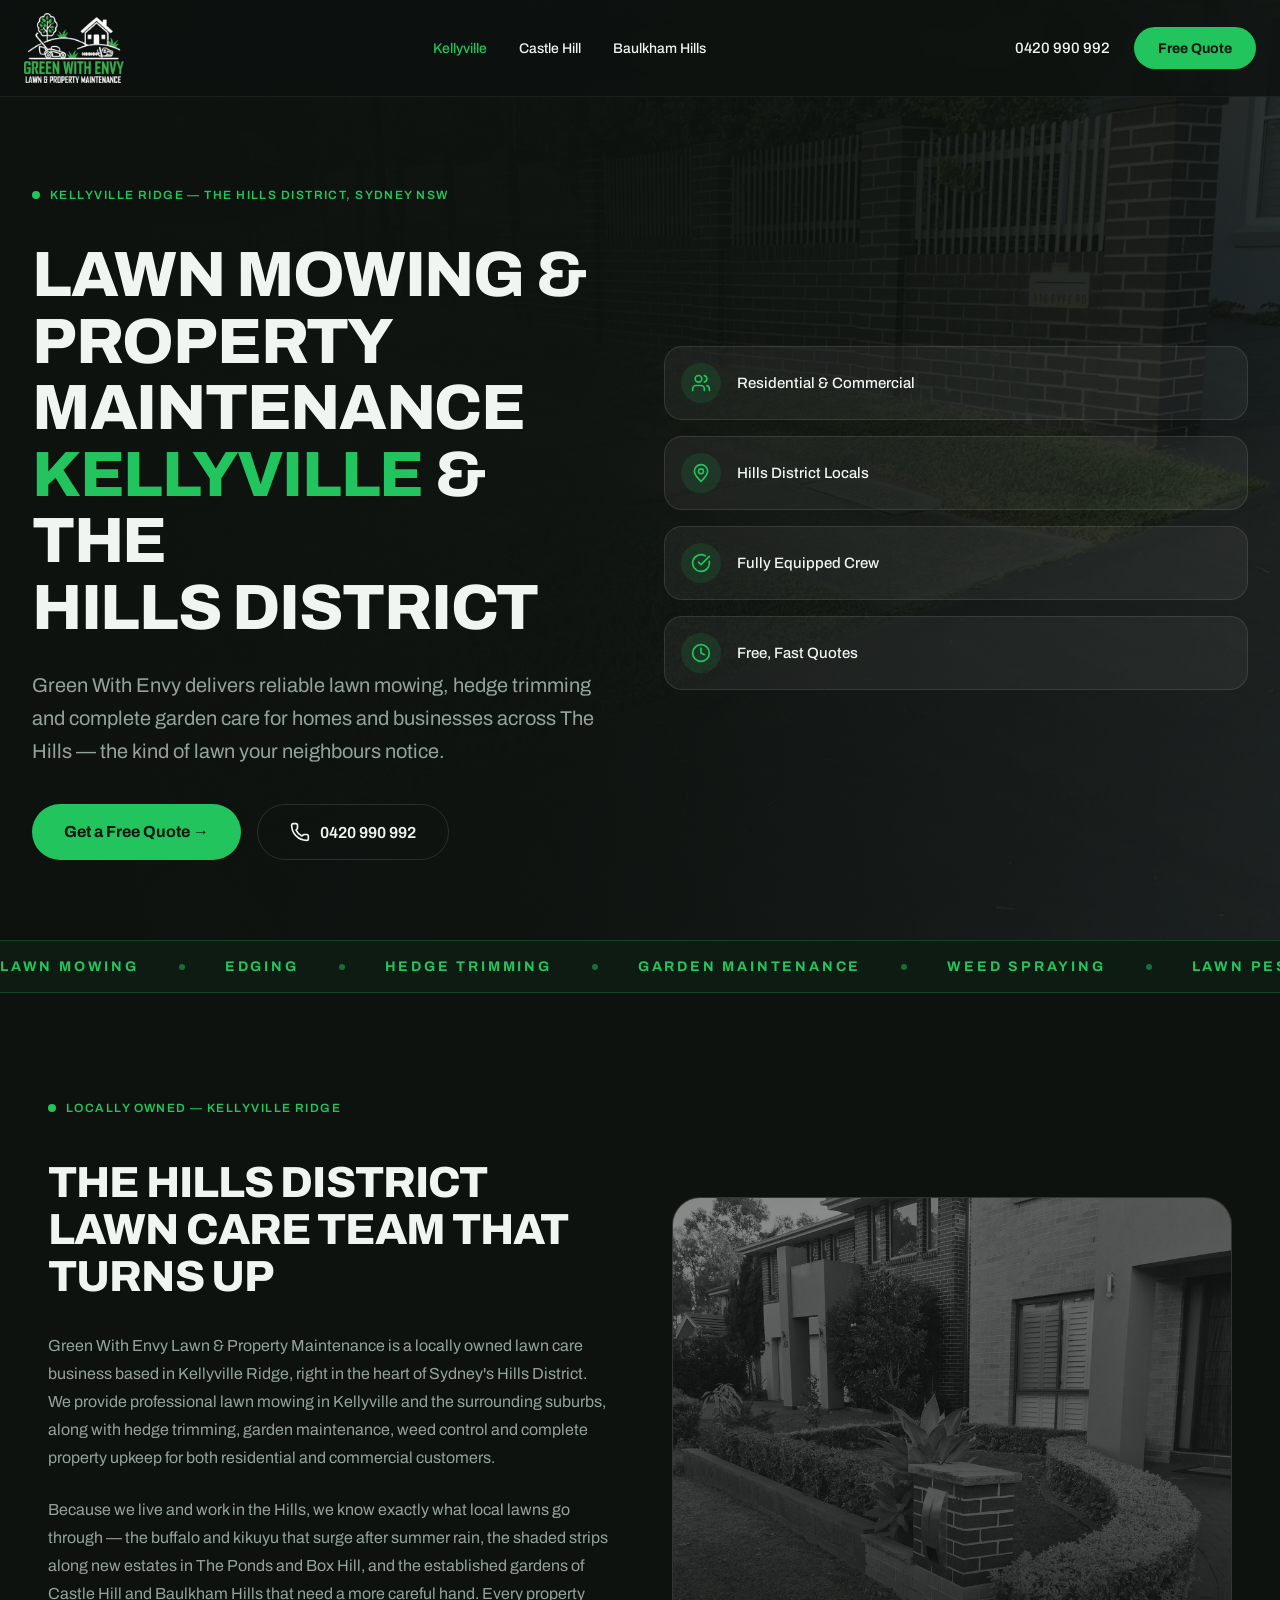
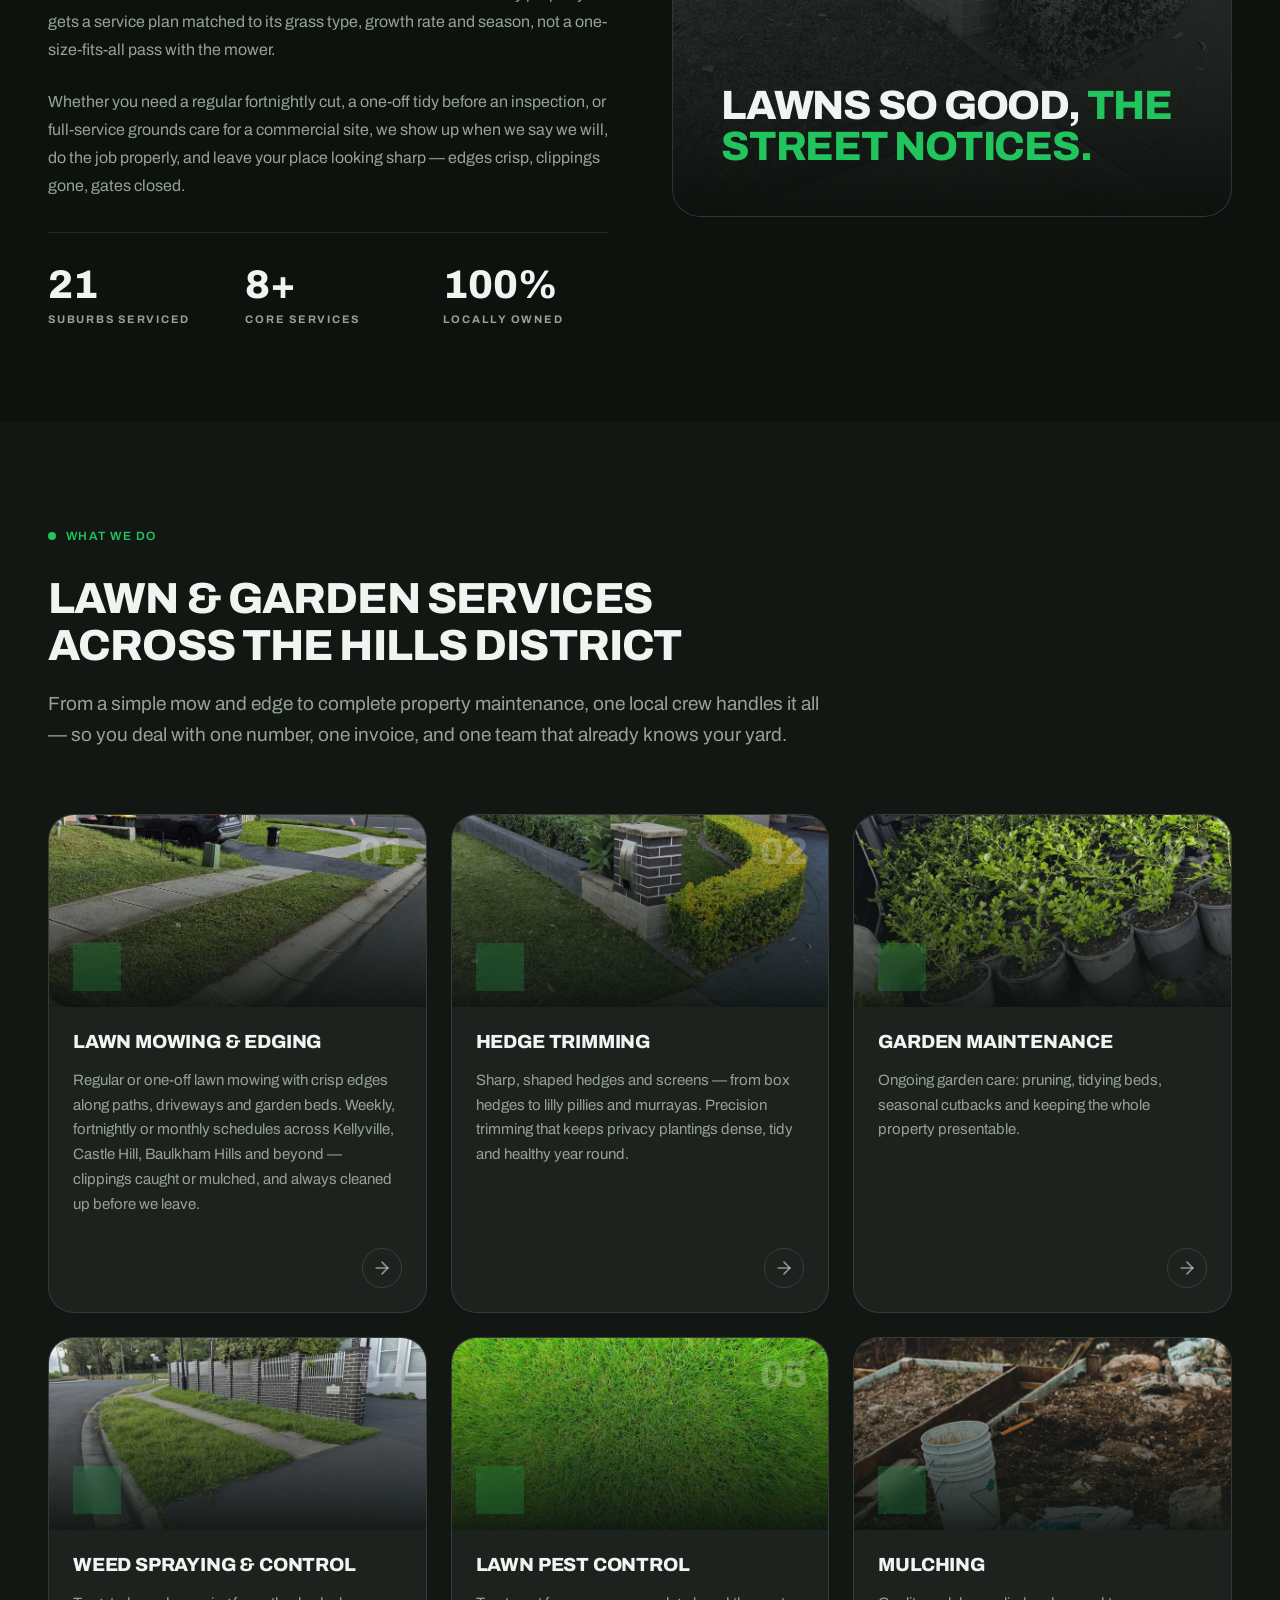
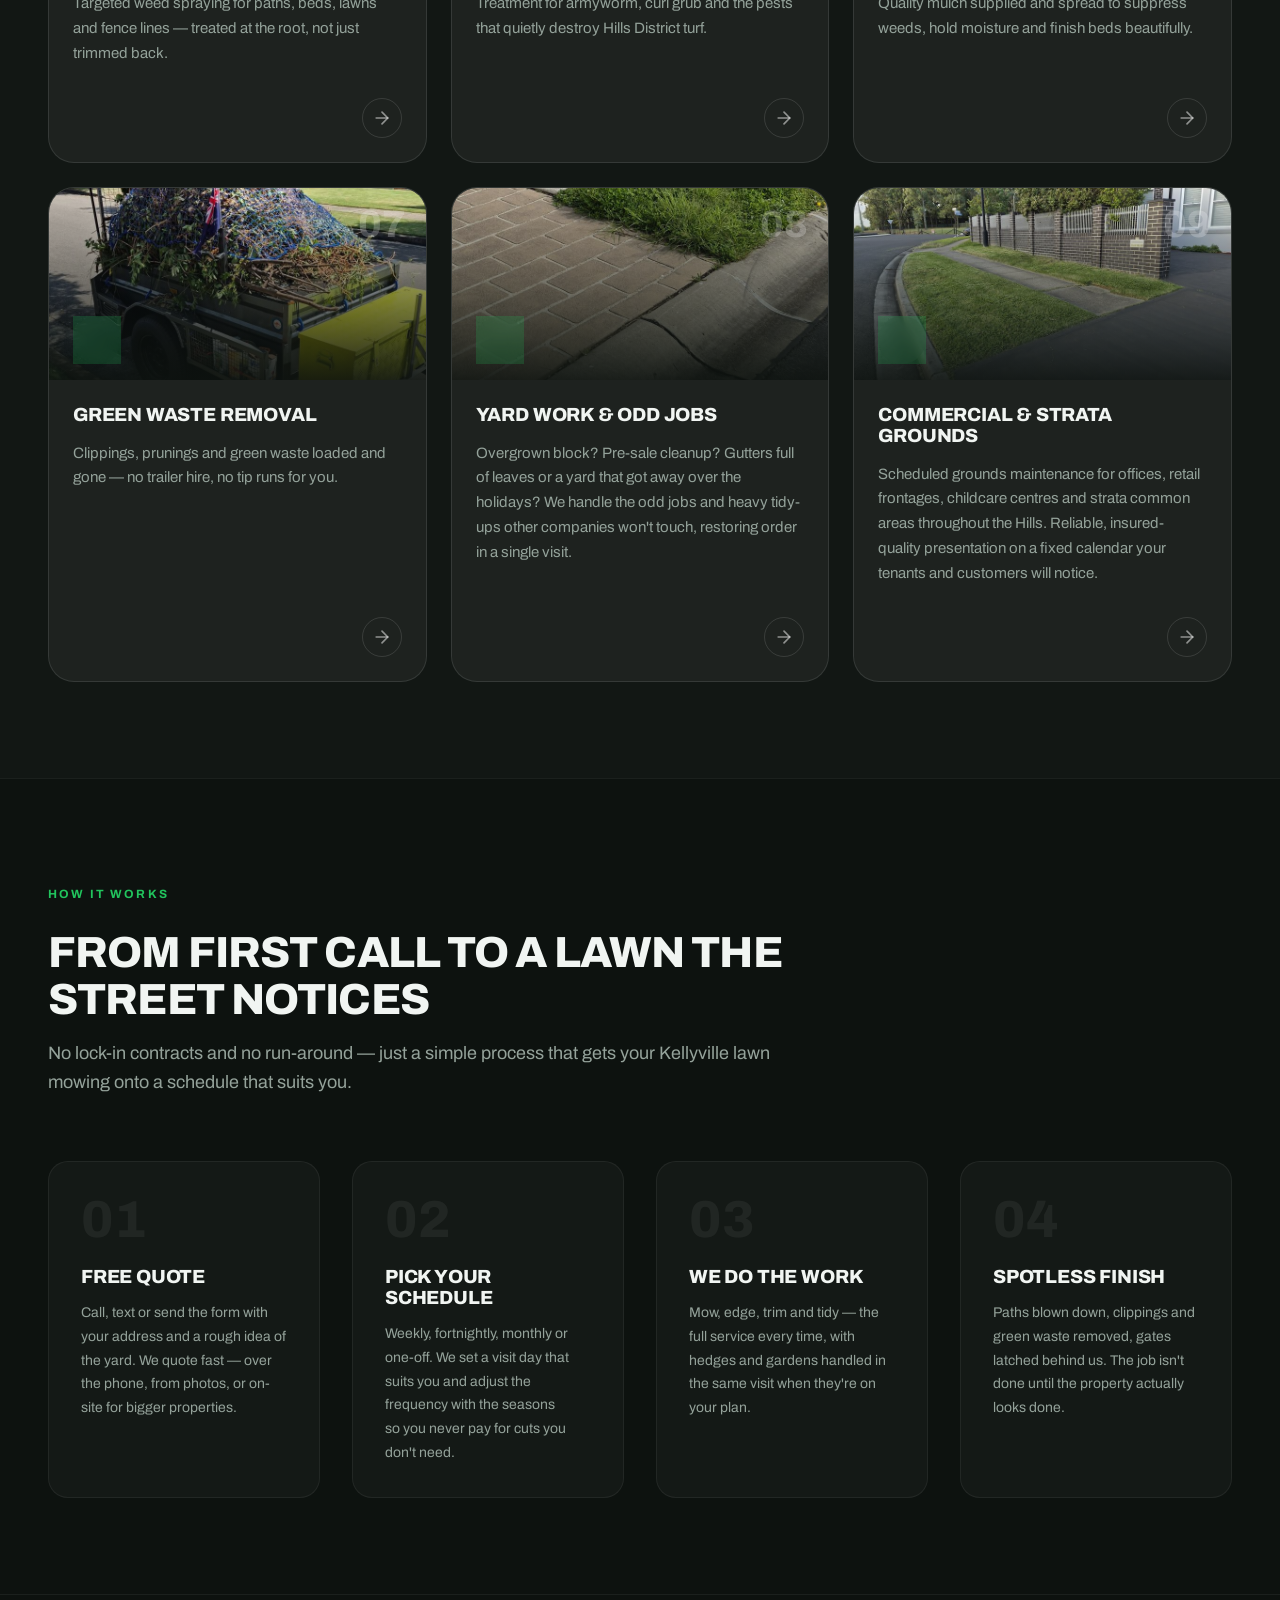
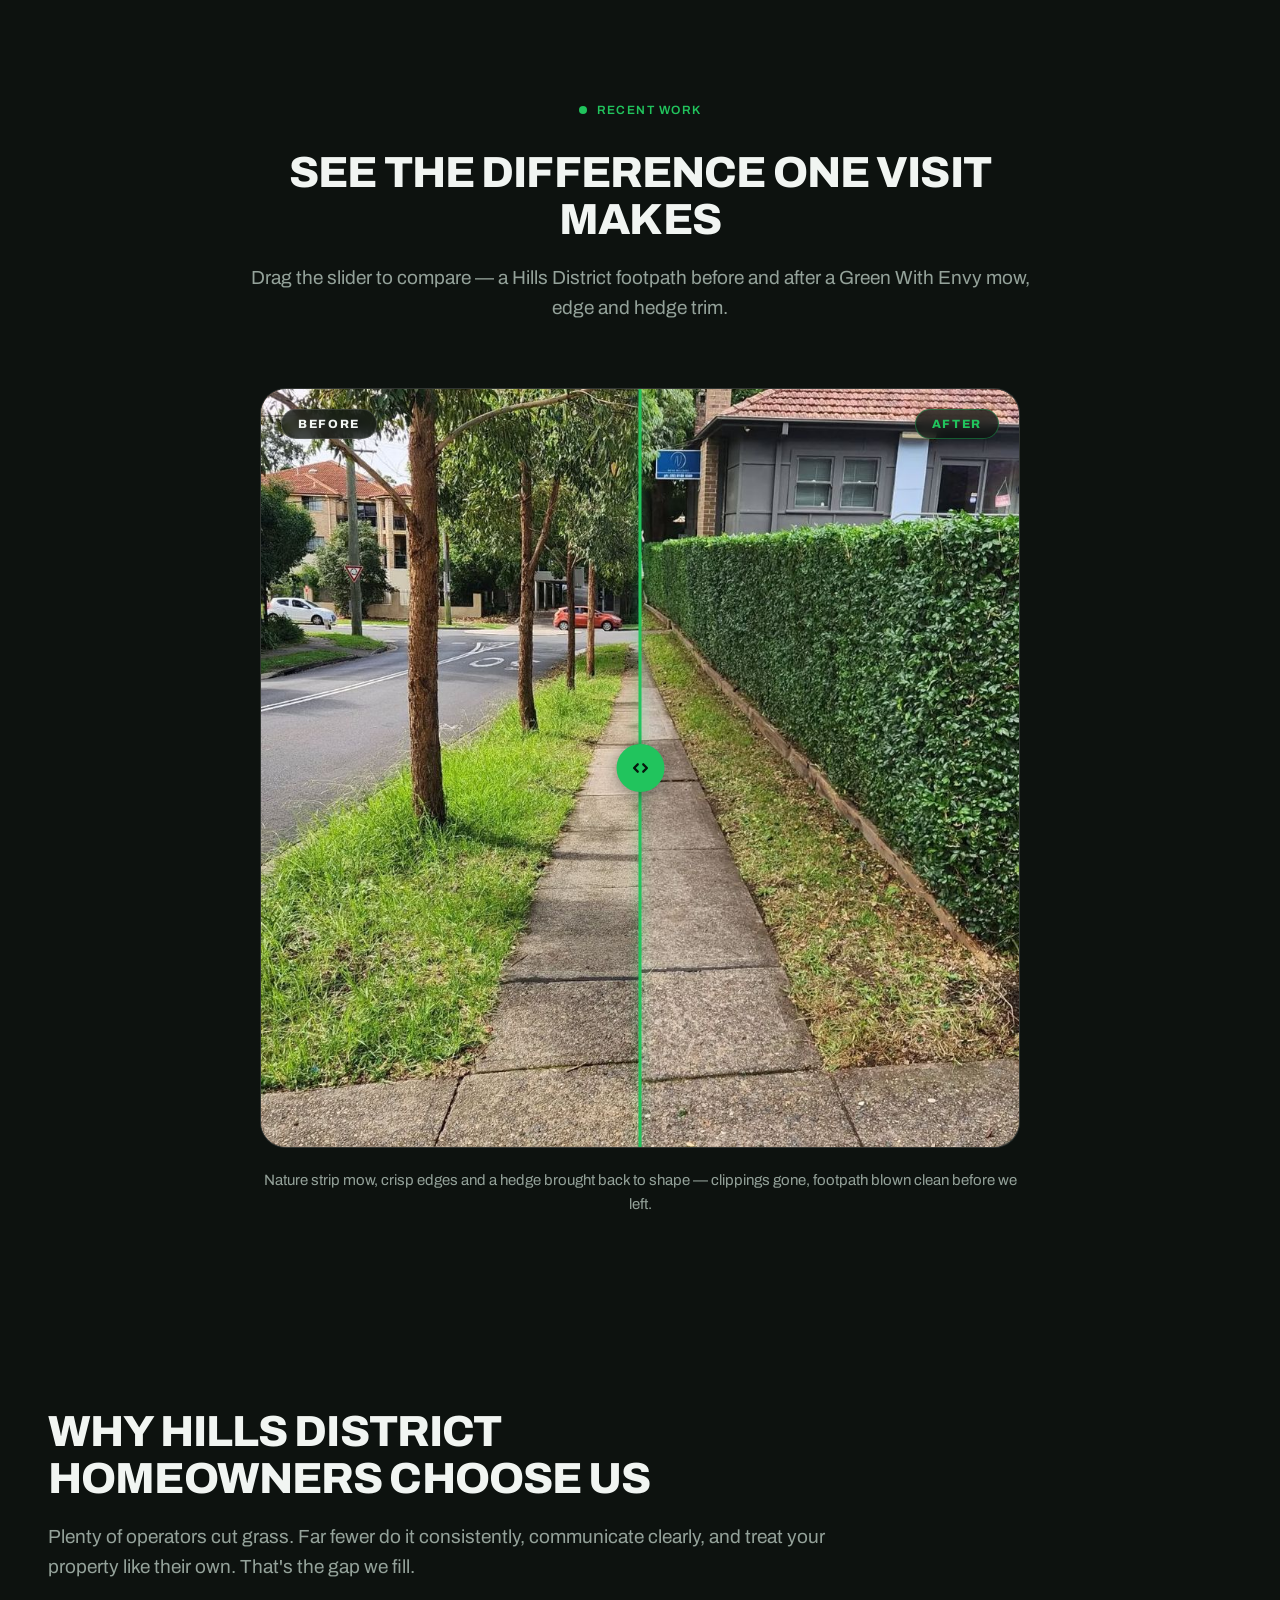
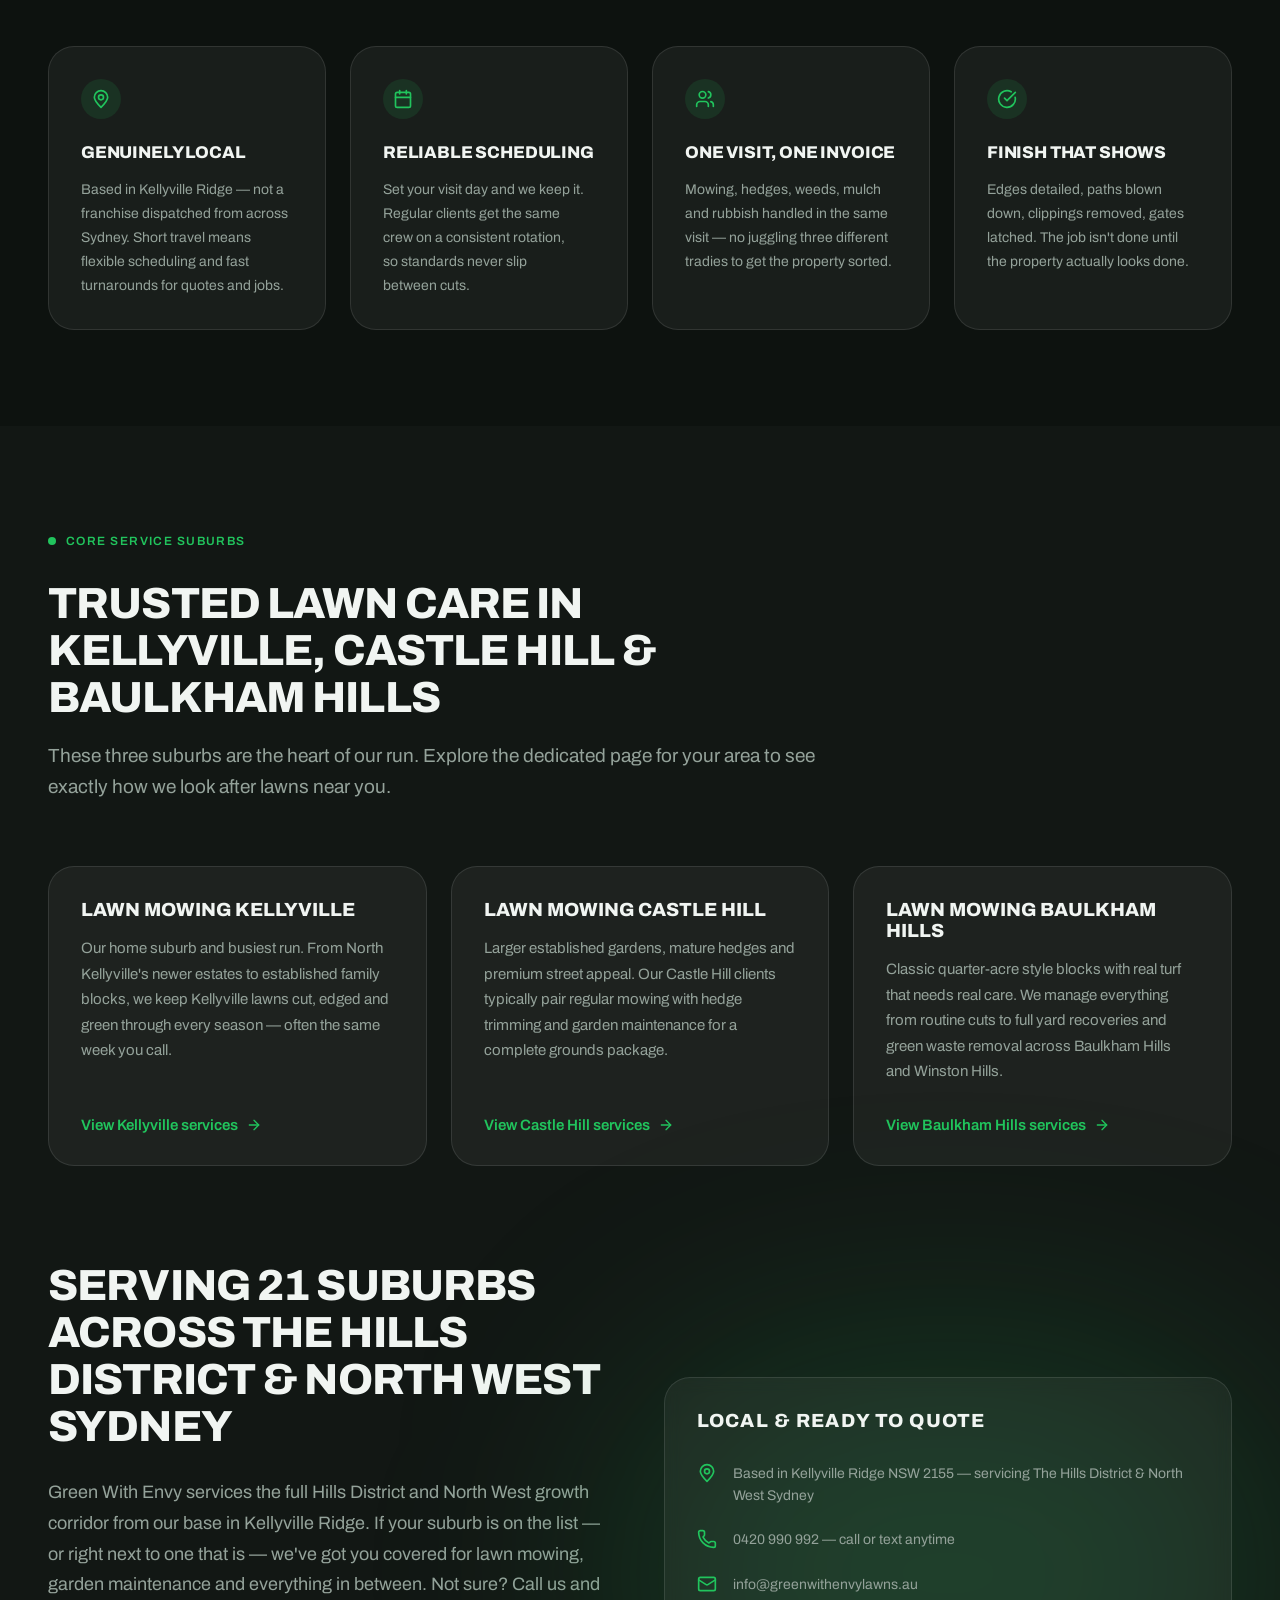
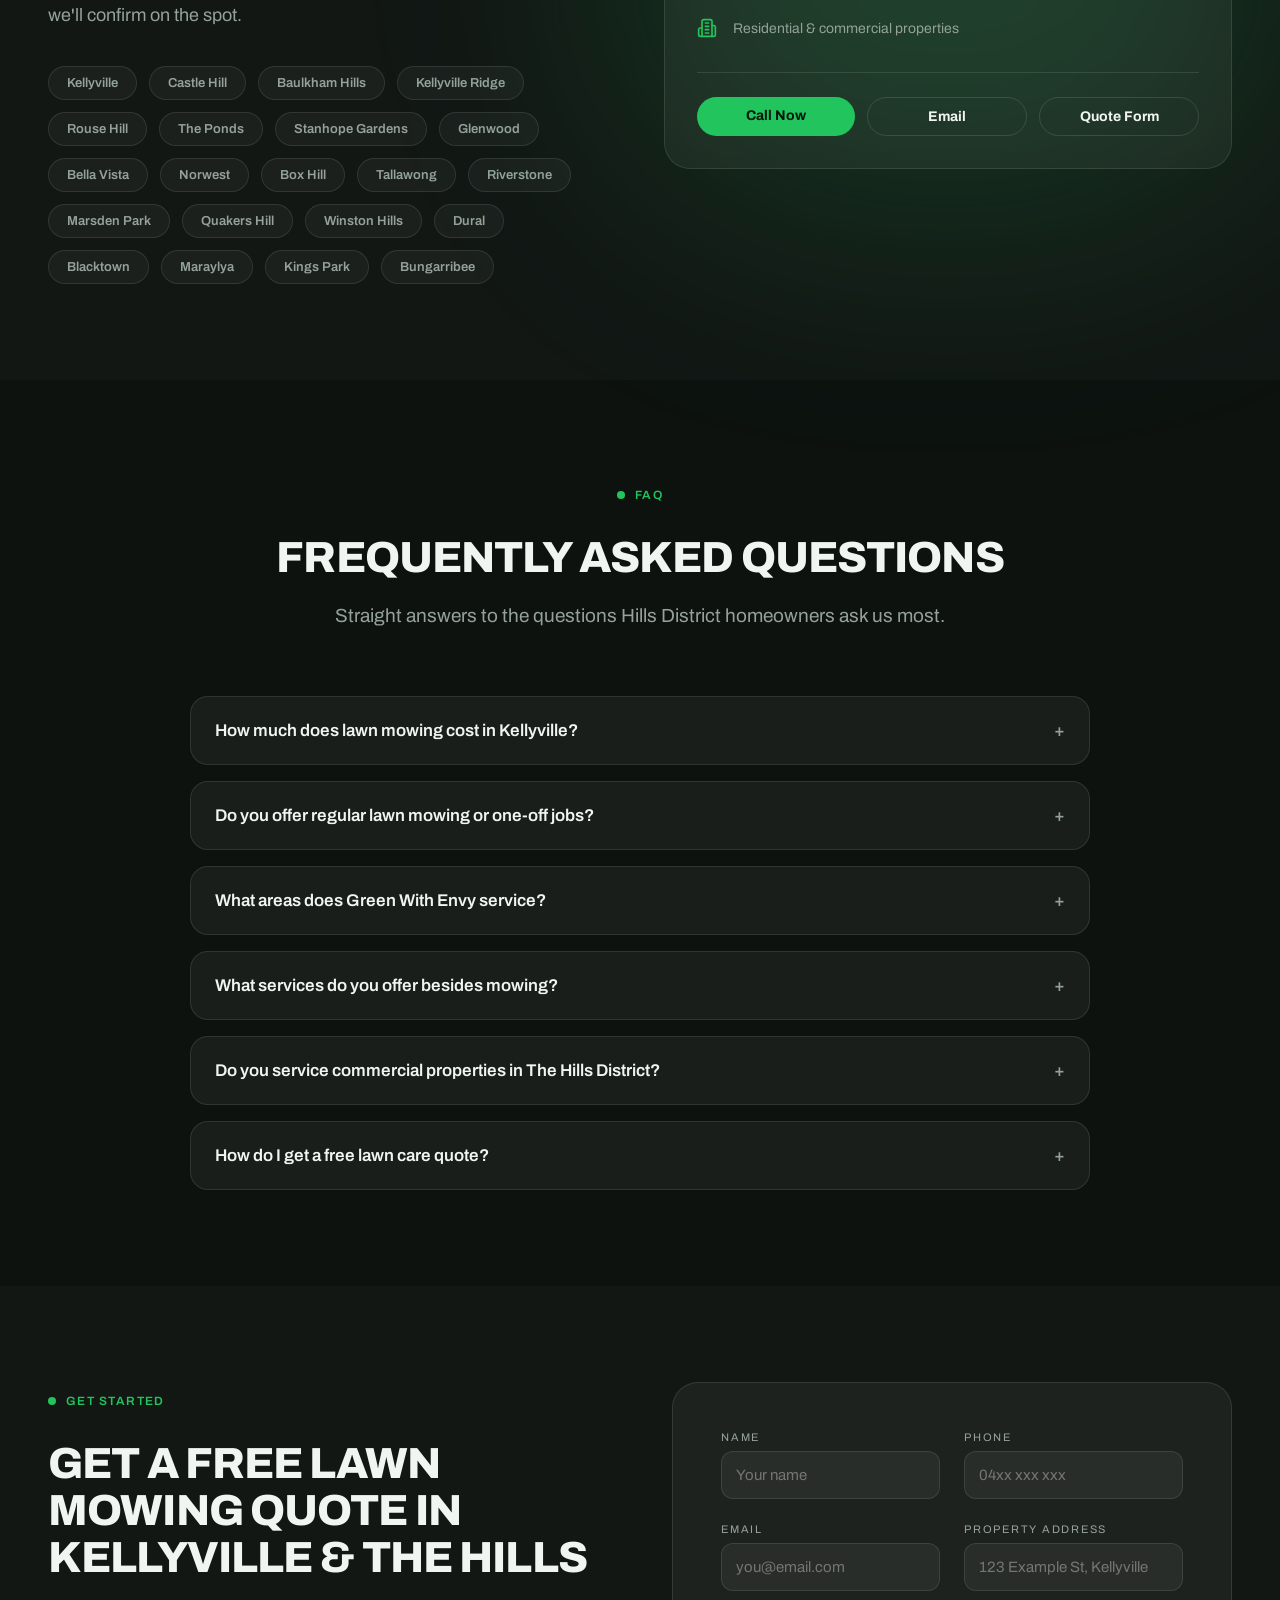
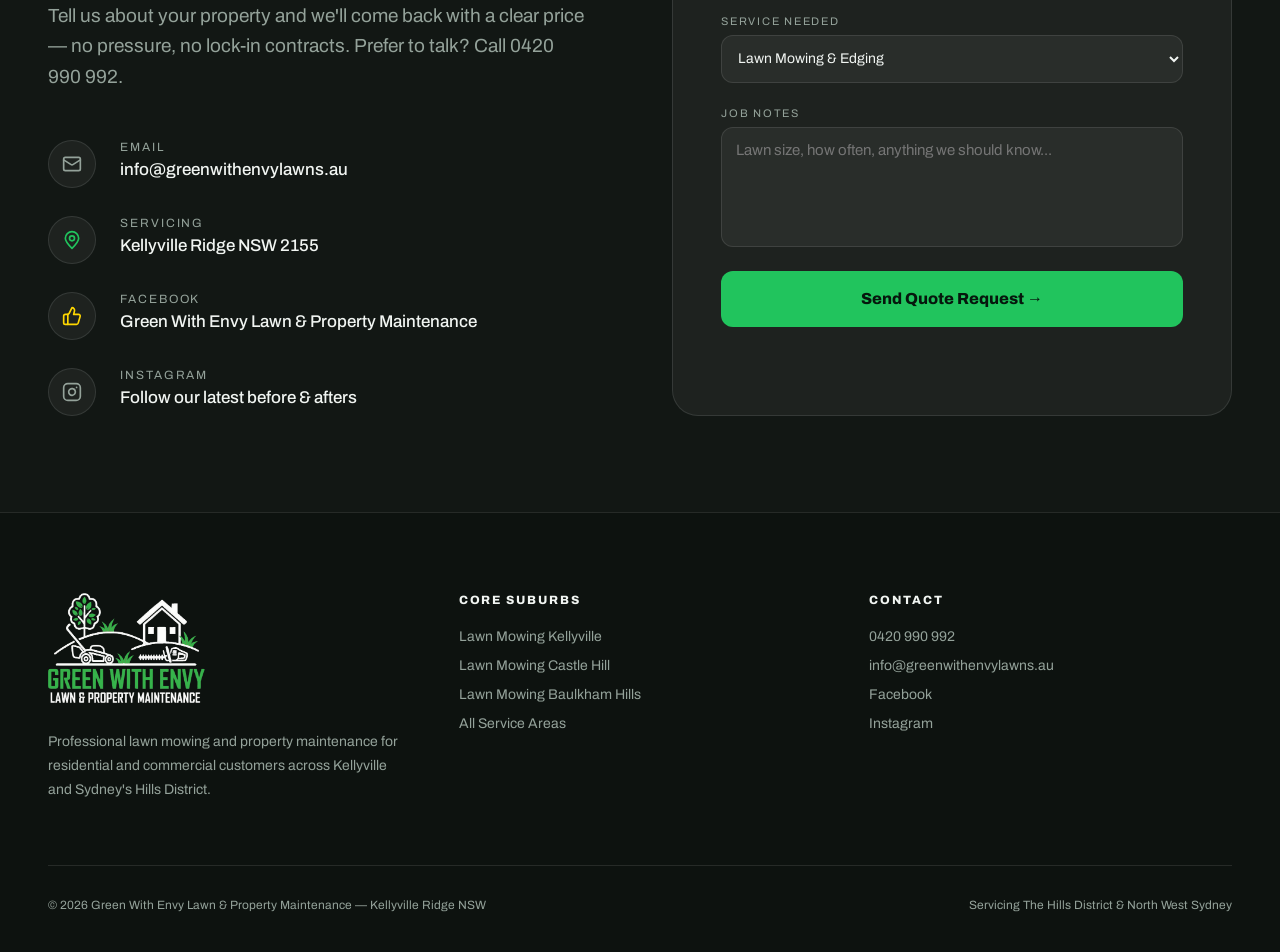
==== commit ee9fd34a: "Revert service cards from icons to real person-free photos Cards use the business's own job photos w" ====
--- a/index.html
+++ b/index.html
@@ -386,7 +386,7 @@
       <div class="services-grid">
         <article class="service-card">
           <div class="service-media">
-            <img src="assets/img/lawn-mowing-icon.png" alt="Lawn mowing and edging icon" loading="lazy" width="512" height="512">
+            <img src="assets/img/lawn-mowing-edging-service.jpg" alt="Freshly mowed and edged front lawn beside a clean footpath" loading="lazy" width="800">
             <div class="scrim"></div>
             <div class="num" aria-hidden="true">01</div>
             <div class="si"><svg class="icon" width="24" height="24" viewBox="0 0 24 24" fill="none" stroke="currentColor" stroke-width="2" stroke-linecap="round" stroke-linejoin="round" aria-hidden="true"><circle cx="6" cy="6" r="3"/><circle cx="6" cy="18" r="3"/><path d="M20 4 8.12 15.88"/><path d="M14.47 14.48 20 20"/><path d="M8.12 8.12 12 12"/></svg></div>
@@ -399,7 +399,7 @@
         </article>
         <article class="service-card">
           <div class="service-media">
-            <img src="assets/img/hedge-trimming-icon.png" alt="Hedge trimming icon" loading="lazy" width="512" height="512">
+            <img src="assets/img/hedge-trimming-service.jpg" alt="Shaped box hedges and tidy borders in a Hills District front garden" loading="lazy" width="800">
             <div class="scrim"></div>
             <div class="num" aria-hidden="true">02</div>
             <div class="si"><svg class="icon" width="24" height="24" viewBox="0 0 24 24" fill="none" stroke="currentColor" stroke-width="2" stroke-linecap="round" stroke-linejoin="round" aria-hidden="true"><circle cx="6" cy="6" r="3"/><circle cx="6" cy="18" r="3"/><path d="M20 4 8.12 15.88"/><path d="M14.47 14.48 20 20"/><path d="M8.12 8.12 12 12"/></svg></div>
@@ -412,7 +412,7 @@
         </article>
         <article class="service-card">
           <div class="service-media">
-            <img src="assets/img/garden-maintenance-icon.png" alt="Garden maintenance icon" loading="lazy" width="512" height="512">
+            <img src="assets/img/garden-maintenance-service.jpg" alt="Van loaded with potted plants for a garden maintenance job" loading="lazy" width="800">
             <div class="scrim"></div>
             <div class="num" aria-hidden="true">03</div>
             <div class="si"><svg class="icon" width="24" height="24" viewBox="0 0 24 24" fill="none" stroke="currentColor" stroke-width="2" stroke-linecap="round" stroke-linejoin="round" aria-hidden="true"><path d="M11 20A7 7 0 0 1 9.8 6.1C15.5 5 17 4.48 19 2c1 2 2 4.18 2 8 0 5.5-4.78 10-10 10Z"/><path d="M2 21c0-3 1.85-5.36 5.08-6C9.5 14.52 12 13 13 12"/></svg></div>
@@ -425,7 +425,7 @@
         </article>
         <article class="service-card">
           <div class="service-media">
-            <img src="assets/img/weed-control-icon.png" alt="Weed spraying and control icon" loading="lazy" width="512" height="512">
+            <img src="assets/img/weed-control-service.jpg" alt="Weedy, overgrown nature strip before weed spraying and control" loading="lazy" width="800">
             <div class="scrim"></div>
             <div class="num" aria-hidden="true">04</div>
             <div class="si"><svg class="icon" width="24" height="24" viewBox="0 0 24 24" fill="none" stroke="currentColor" stroke-width="2" stroke-linecap="round" stroke-linejoin="round" aria-hidden="true"><path d="m8 2 1.88 1.88"/><path d="M14.12 3.88 16 2"/><path d="M9 7.13v-1a3 3 0 1 1 6 0v1"/><path d="M12 20c-3.3 0-6-2.7-6-6v-3a4 4 0 0 1 4-4h4a4 4 0 0 1 4 4v3c0 3.3-2.7 6-6 6"/><path d="M12 20v-9"/><path d="M6.53 9C4.6 8.8 3 7.1 3 5"/><path d="M6 13H2"/><path d="M3 21c0-2.1 1.7-3.9 3.8-4"/><path d="M20.97 5c0 2.1-1.6 3.8-3.5 4"/><path d="M22 13h-4"/><path d="M17.2 17c2.1.1 3.8 1.9 3.8 4"/></svg></div>
@@ -438,7 +438,7 @@
         </article>
         <article class="service-card">
           <div class="service-media">
-            <img src="assets/img/pest-control-icon.png" alt="Lawn pest control icon" loading="lazy" width="512" height="512">
+            <img src="assets/img/lawn-pest-control-service.jpg" alt="Dense healthy green turf protected by lawn pest control" loading="lazy" width="800">
             <div class="scrim"></div>
             <div class="num" aria-hidden="true">05</div>
             <div class="si"><svg class="icon" width="24" height="24" viewBox="0 0 24 24" fill="none" stroke="currentColor" stroke-width="2" stroke-linecap="round" stroke-linejoin="round" aria-hidden="true"><path d="m8 2 1.88 1.88"/><path d="M14.12 3.88 16 2"/><path d="M9 7.13v-1a3 3 0 1 1 6 0v1"/><path d="M12 20c-3.3 0-6-2.7-6-6v-3a4 4 0 0 1 4-4h4a4 4 0 0 1 4 4v3c0 3.3-2.7 6-6 6"/><path d="M12 20v-9"/><path d="M6.53 9C4.6 8.8 3 7.1 3 5"/><path d="M6 13H2"/><path d="M3 21c0-2.1 1.7-3.9 3.8-4"/><path d="M20.97 5c0 2.1-1.6 3.8-3.5 4"/><path d="M22 13h-4"/><path d="M17.2 17c2.1.1 3.8 1.9 3.8 4"/></svg></div>
@@ -451,7 +451,7 @@
         </article>
         <article class="service-card">
           <div class="service-media">
-            <img src="assets/img/mulching-icon.png" alt="Mulching icon" loading="lazy" width="512" height="512">
+            <img src="assets/img/mulching-service.jpg" alt="Garden beds being prepared and mulched" loading="lazy" width="800">
             <div class="scrim"></div>
             <div class="num" aria-hidden="true">06</div>
             <div class="si"><svg class="icon" width="24" height="24" viewBox="0 0 24 24" fill="none" stroke="currentColor" stroke-width="2" stroke-linecap="round" stroke-linejoin="round" aria-hidden="true"><path d="m17 14 3 3.3a1 1 0 0 1-.7 1.7H4.7a1 1 0 0 1-.7-1.7L7 14h-.3a1 1 0 0 1-.7-1.7L9 9h-.2A1 1 0 0 1 8 7.3L12 3l4 4.3a1 1 0 0 1-.8 1.7H15l3 3.3a1 1 0 0 1-.7 1.7H17Z"/><path d="M12 22v-3"/></svg></div>
@@ -464,7 +464,7 @@
         </article>
         <article class="service-card">
           <div class="service-media">
-            <img src="assets/img/green-waste-icon.png" alt="Green waste removal icon" loading="lazy" width="512" height="512">
+            <img src="assets/img/green-waste-removal-service.jpg" alt="Green With Envy trailer loaded with green waste under a cargo net" loading="lazy" width="800">
             <div class="scrim"></div>
             <div class="num" aria-hidden="true">07</div>
             <div class="si"><svg class="icon" width="24" height="24" viewBox="0 0 24 24" fill="none" stroke="currentColor" stroke-width="2" stroke-linecap="round" stroke-linejoin="round" aria-hidden="true"><path d="M3 12a9 9 0 0 1 9-9 9.75 9.75 0 0 1 6.74 2.74L21 8"/><path d="M21 3v5h-5"/><path d="M21 12a9 9 0 0 1-9 9 9.75 9.75 0 0 1-6.74-2.74L3 16"/><path d="M8 16H3v5"/></svg></div>
@@ -477,7 +477,7 @@
         </article>
         <article class="service-card">
           <div class="service-media">
-            <img src="assets/img/odd-jobs-icon.png" alt="Yard cleanups and odd jobs icon" loading="lazy" width="512" height="512">
+            <img src="assets/img/yard-cleanup-service.jpg" alt="Overgrown grass spilling over a footpath before a yard cleanup" loading="lazy" width="800">
             <div class="scrim"></div>
             <div class="num" aria-hidden="true">08</div>
             <div class="si"><svg class="icon" width="24" height="24" viewBox="0 0 24 24" fill="none" stroke="currentColor" stroke-width="2" stroke-linecap="round" stroke-linejoin="round" aria-hidden="true"><path d="M14.7 6.3a1 1 0 0 0 0 1.4l1.6 1.6a1 1 0 0 0 1.4 0l3.77-3.77a6 6 0 0 1-7.94 7.94l-6.91 6.91a2.12 2.12 0 0 1-3-3l6.91-6.91a6 6 0 0 1 7.94-7.94l-3.76 3.76z"/></svg></div>
@@ -490,7 +490,7 @@
         </article>
         <article class="service-card">
           <div class="service-media">
-            <img src="assets/img/strata-grounds-icon.png" alt="Commercial and strata grounds maintenance icon" loading="lazy" width="512" height="512">
+            <img src="assets/img/commercial-strata-grounds-service.jpg" alt="Neatly mowed verge along a commercial estate fence line" loading="lazy" width="800">
             <div class="scrim"></div>
             <div class="num" aria-hidden="true">09</div>
             <div class="si"><svg class="icon" width="24" height="24" viewBox="0 0 24 24" fill="none" stroke="currentColor" stroke-width="2" stroke-linecap="round" stroke-linejoin="round" aria-hidden="true"><path d="M6 22V4a2 2 0 0 1 2-2h8a2 2 0 0 1 2 2v18Z"/><path d="M6 12H4a2 2 0 0 0-2 2v6a2 2 0 0 0 2 2h2"/><path d="M18 9h2a2 2 0 0 1 2 2v9a2 2 0 0 1-2 2h-2"/><path d="M10 6h4"/><path d="M10 10h4"/><path d="M10 14h4"/><path d="M10 18h4"/></svg></div>
--- a/assets/css/styles.css
+++ b/assets/css/styles.css
@@ -269,8 +269,8 @@
   border: 1px solid var(--line); display: flex; flex-direction: column; transition: background .25s;
 }
 .service-card:hover { background: var(--card-hover); }
-.service-media { height: 192px; position: relative; overflow: hidden; background: #000; }
-.service-media img { width: 100%; height: 100%; object-fit: contain; transition: transform .7s; }
+.service-media { height: 192px; position: relative; overflow: hidden; }
+.service-media img { width: 100%; height: 100%; object-fit: cover; transition: transform .7s; }
 .service-card:hover .service-media img { transform: scale(1.06); }
 .service-media .scrim { position: absolute; inset: 0; background: linear-gradient(to top, rgba(13, 18, 15, 0.92), transparent); }
 .service-media .num { position: absolute; top: 16px; right: 20px; font-size: 38px; font-weight: 800; color: rgba(255, 255, 255, 0.22); }
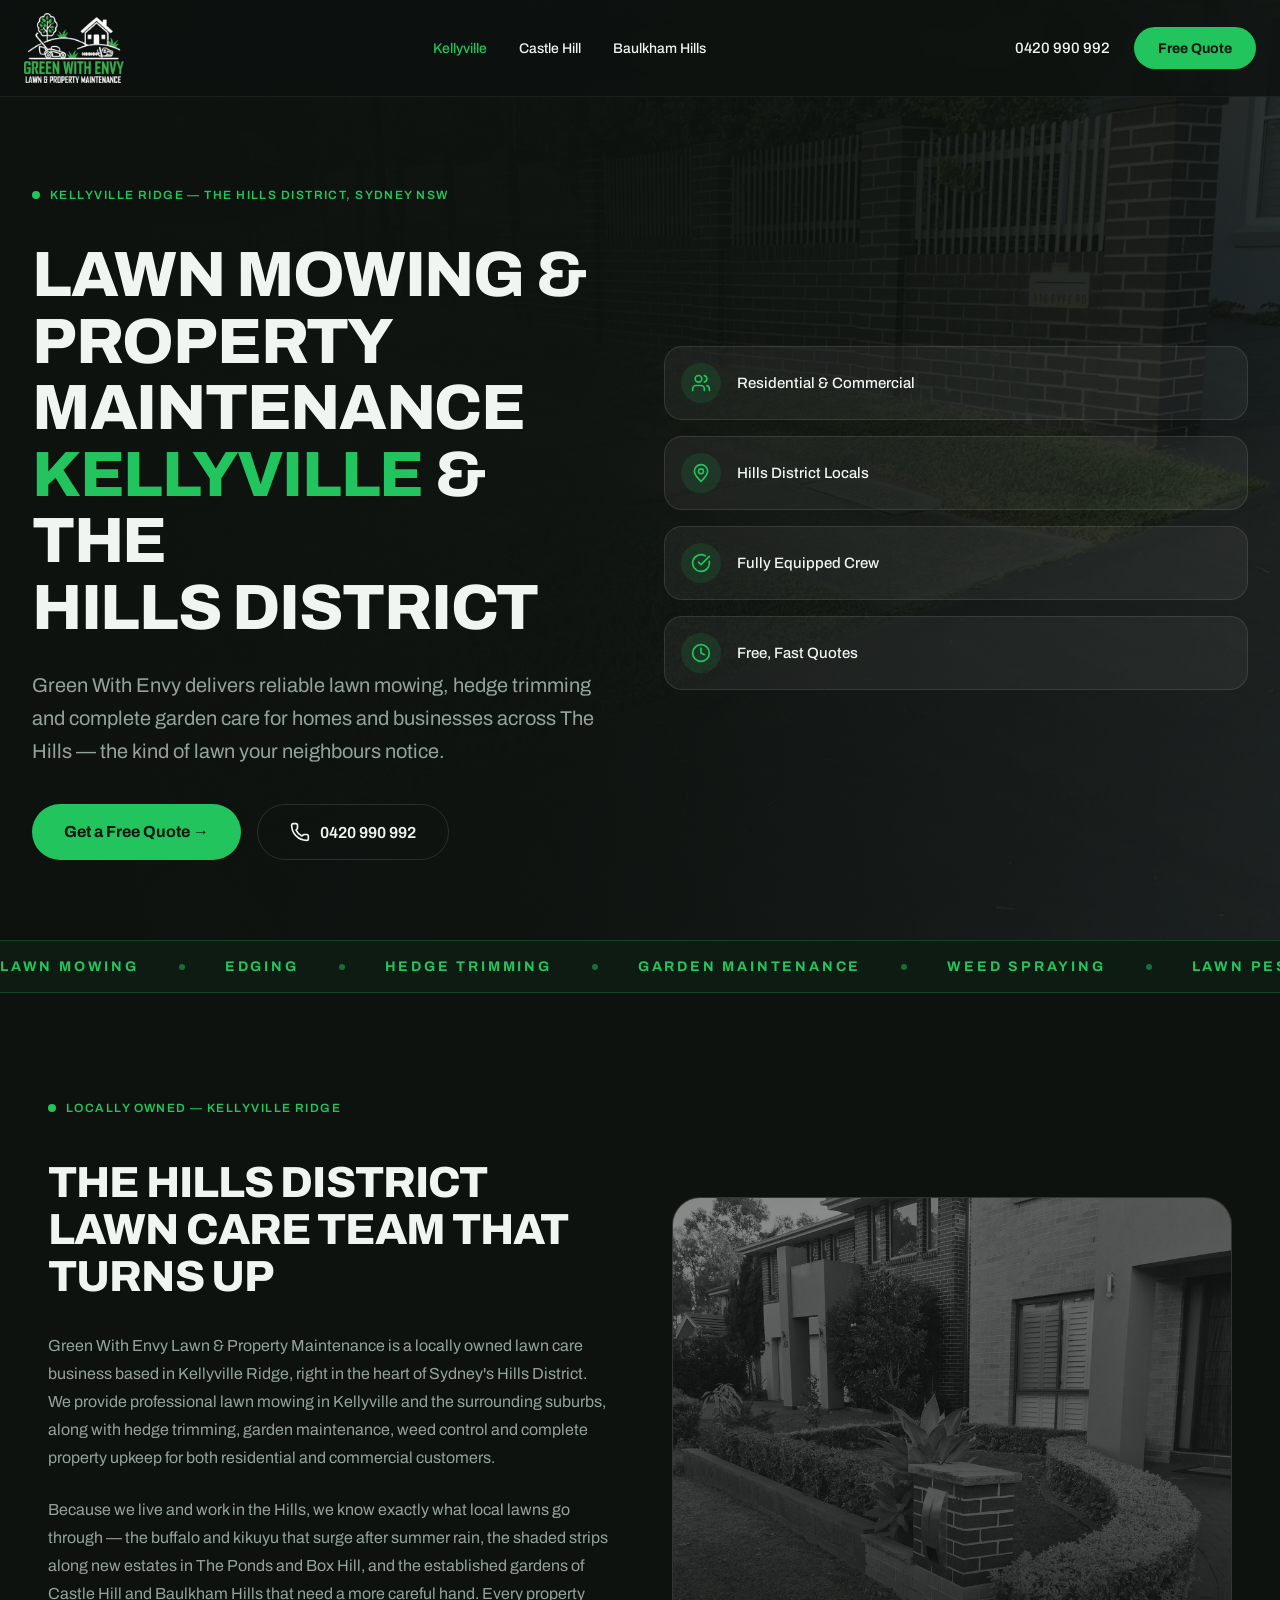
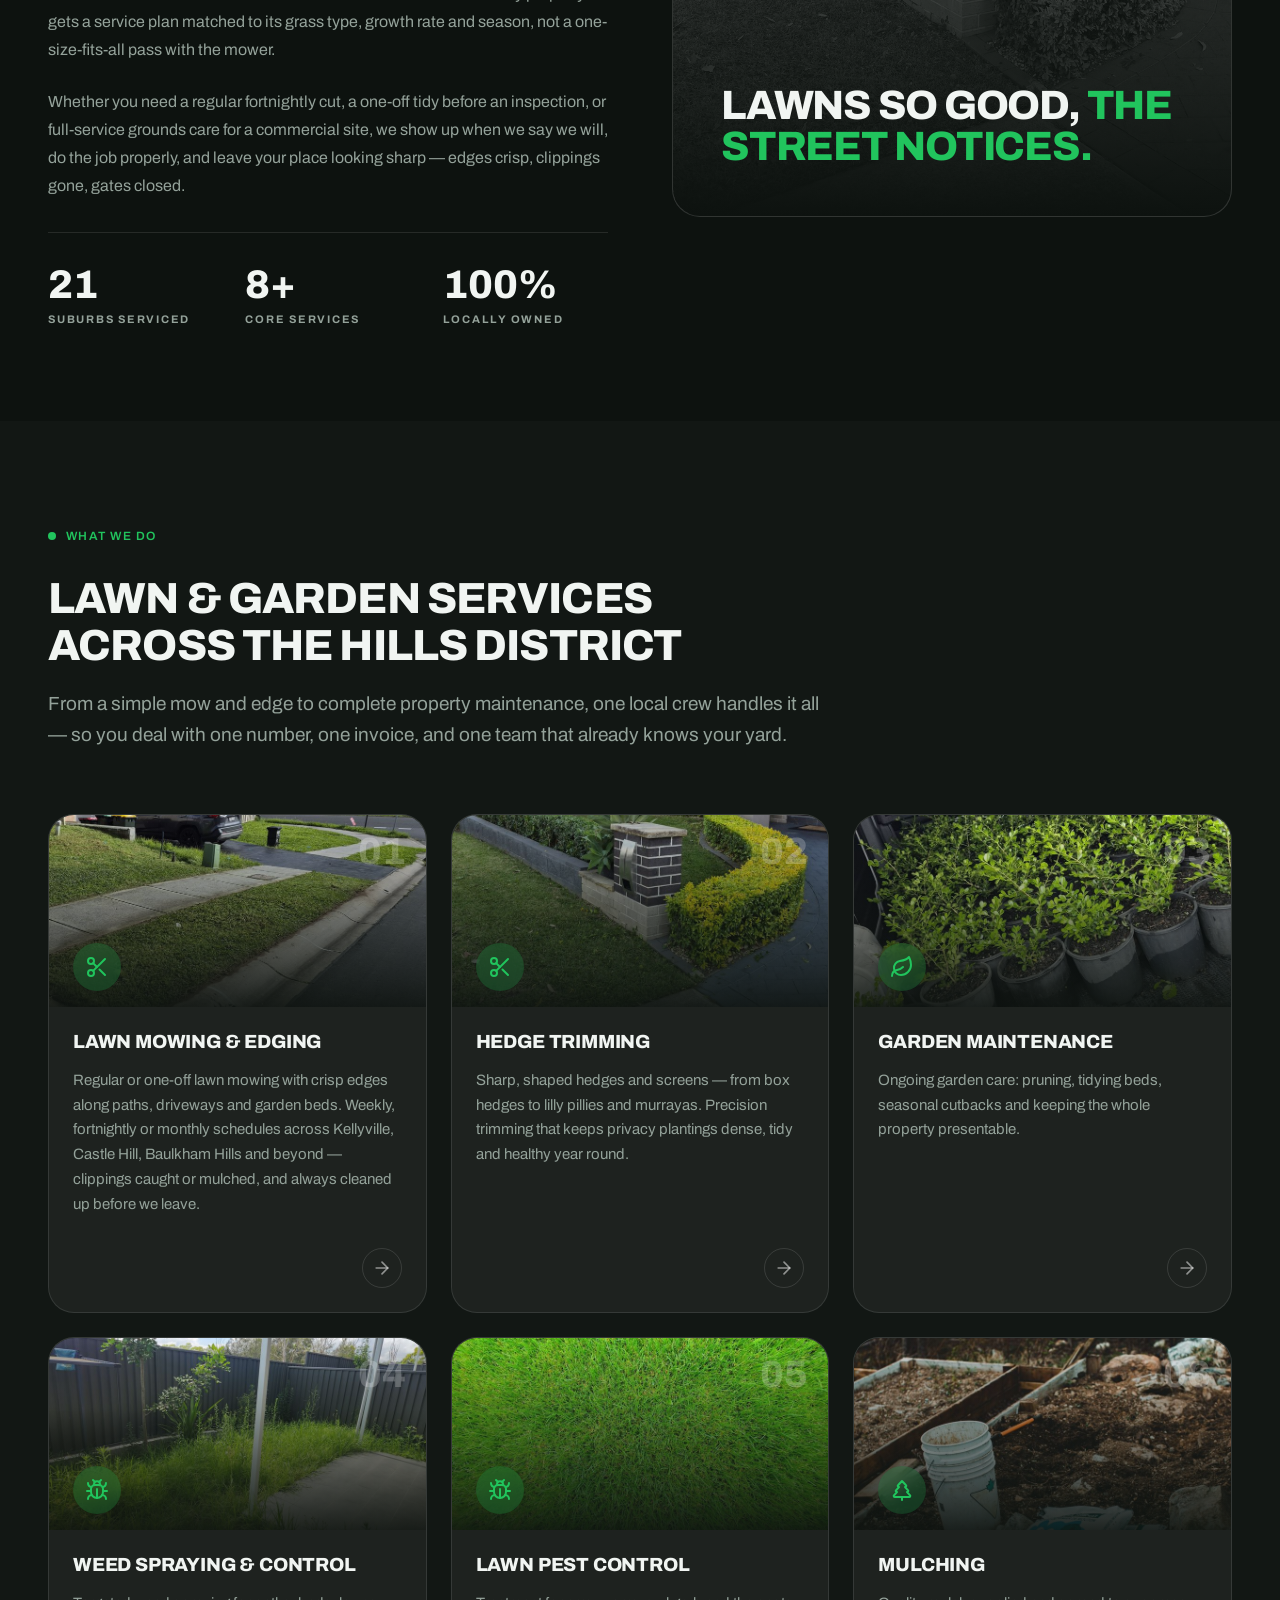
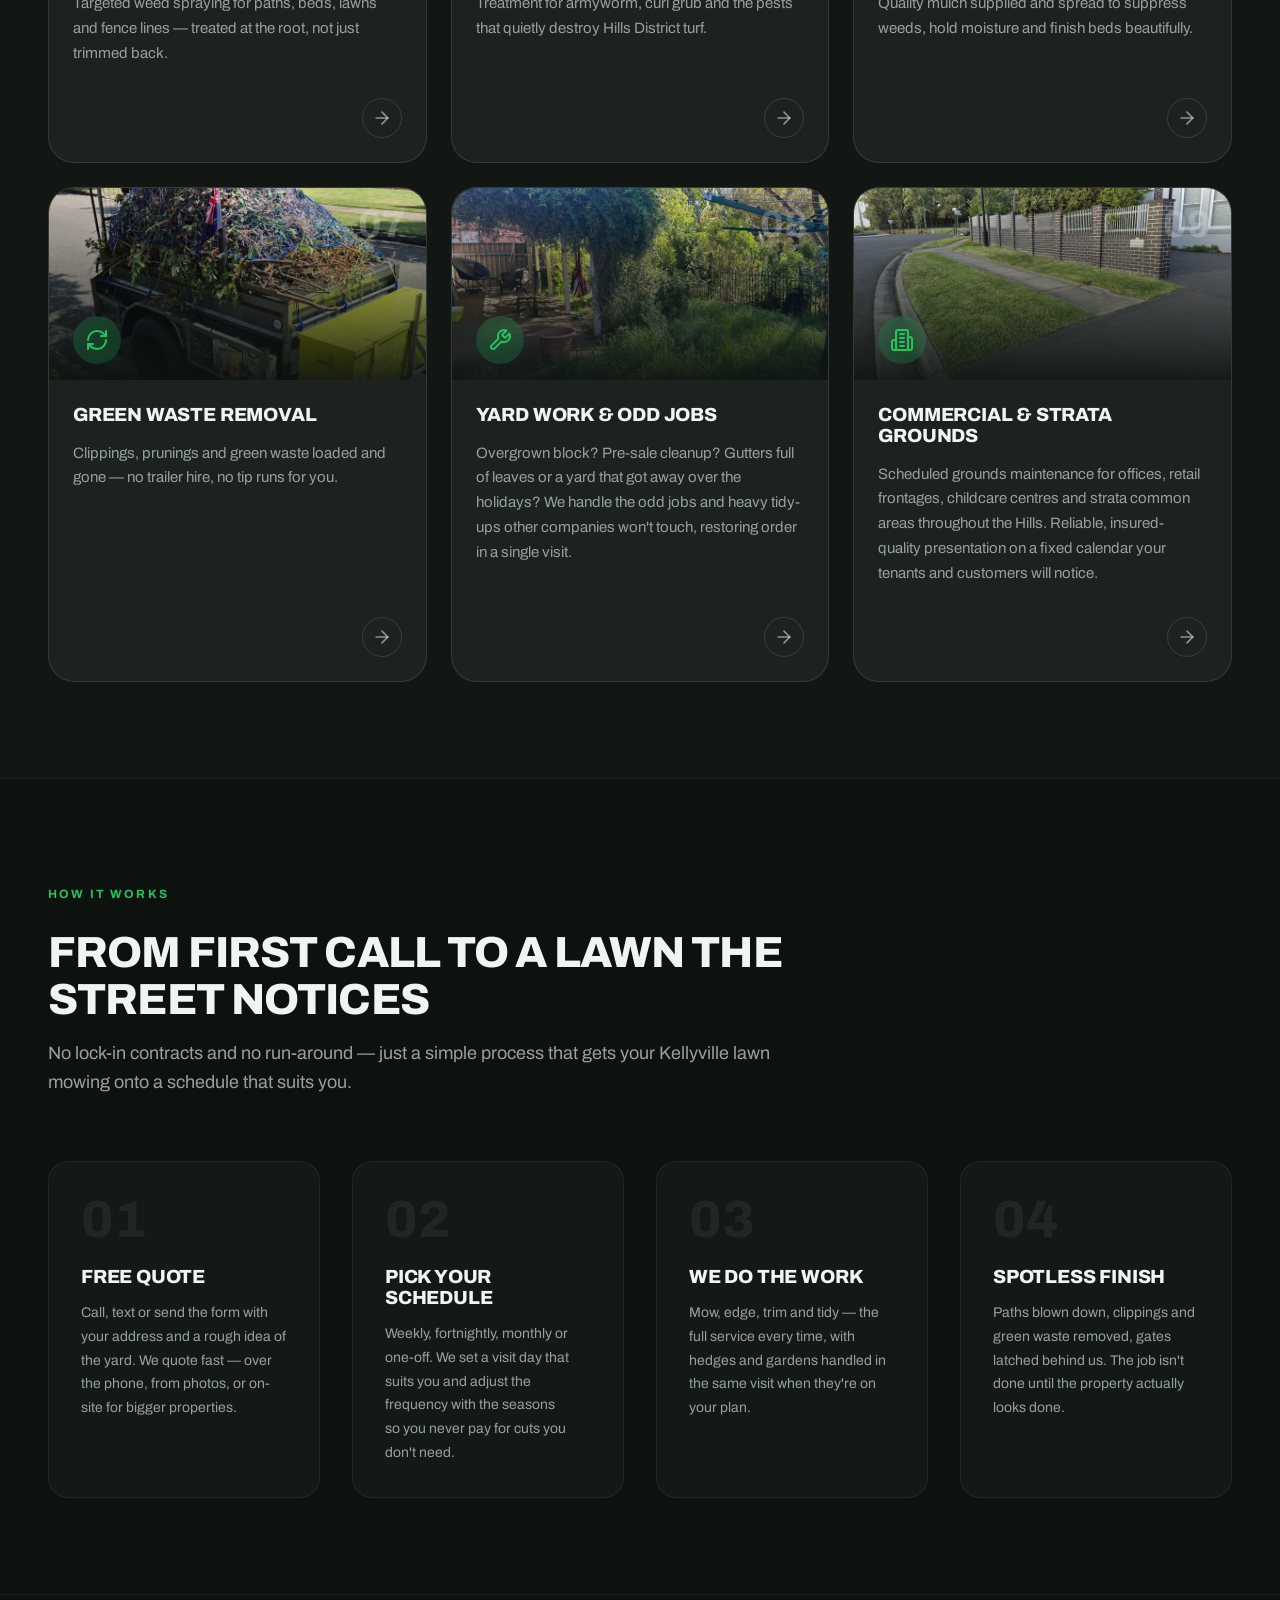
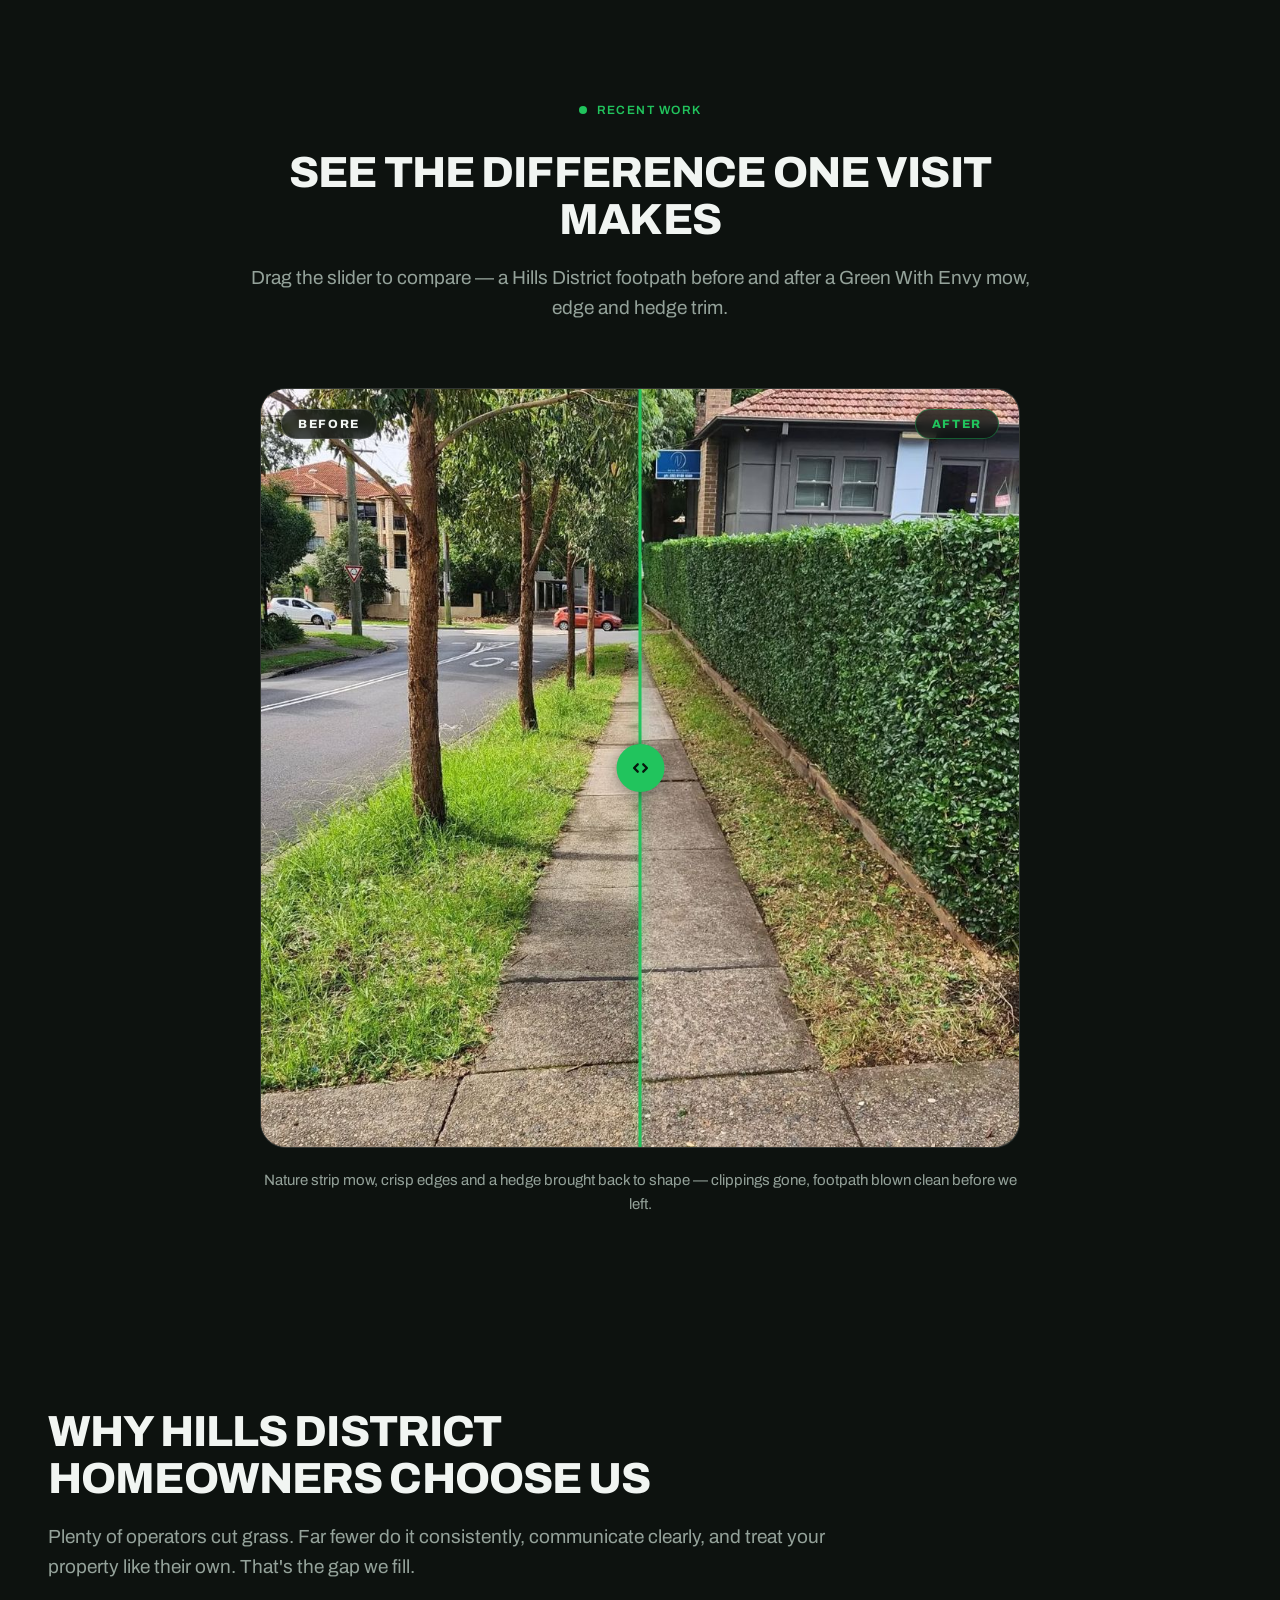
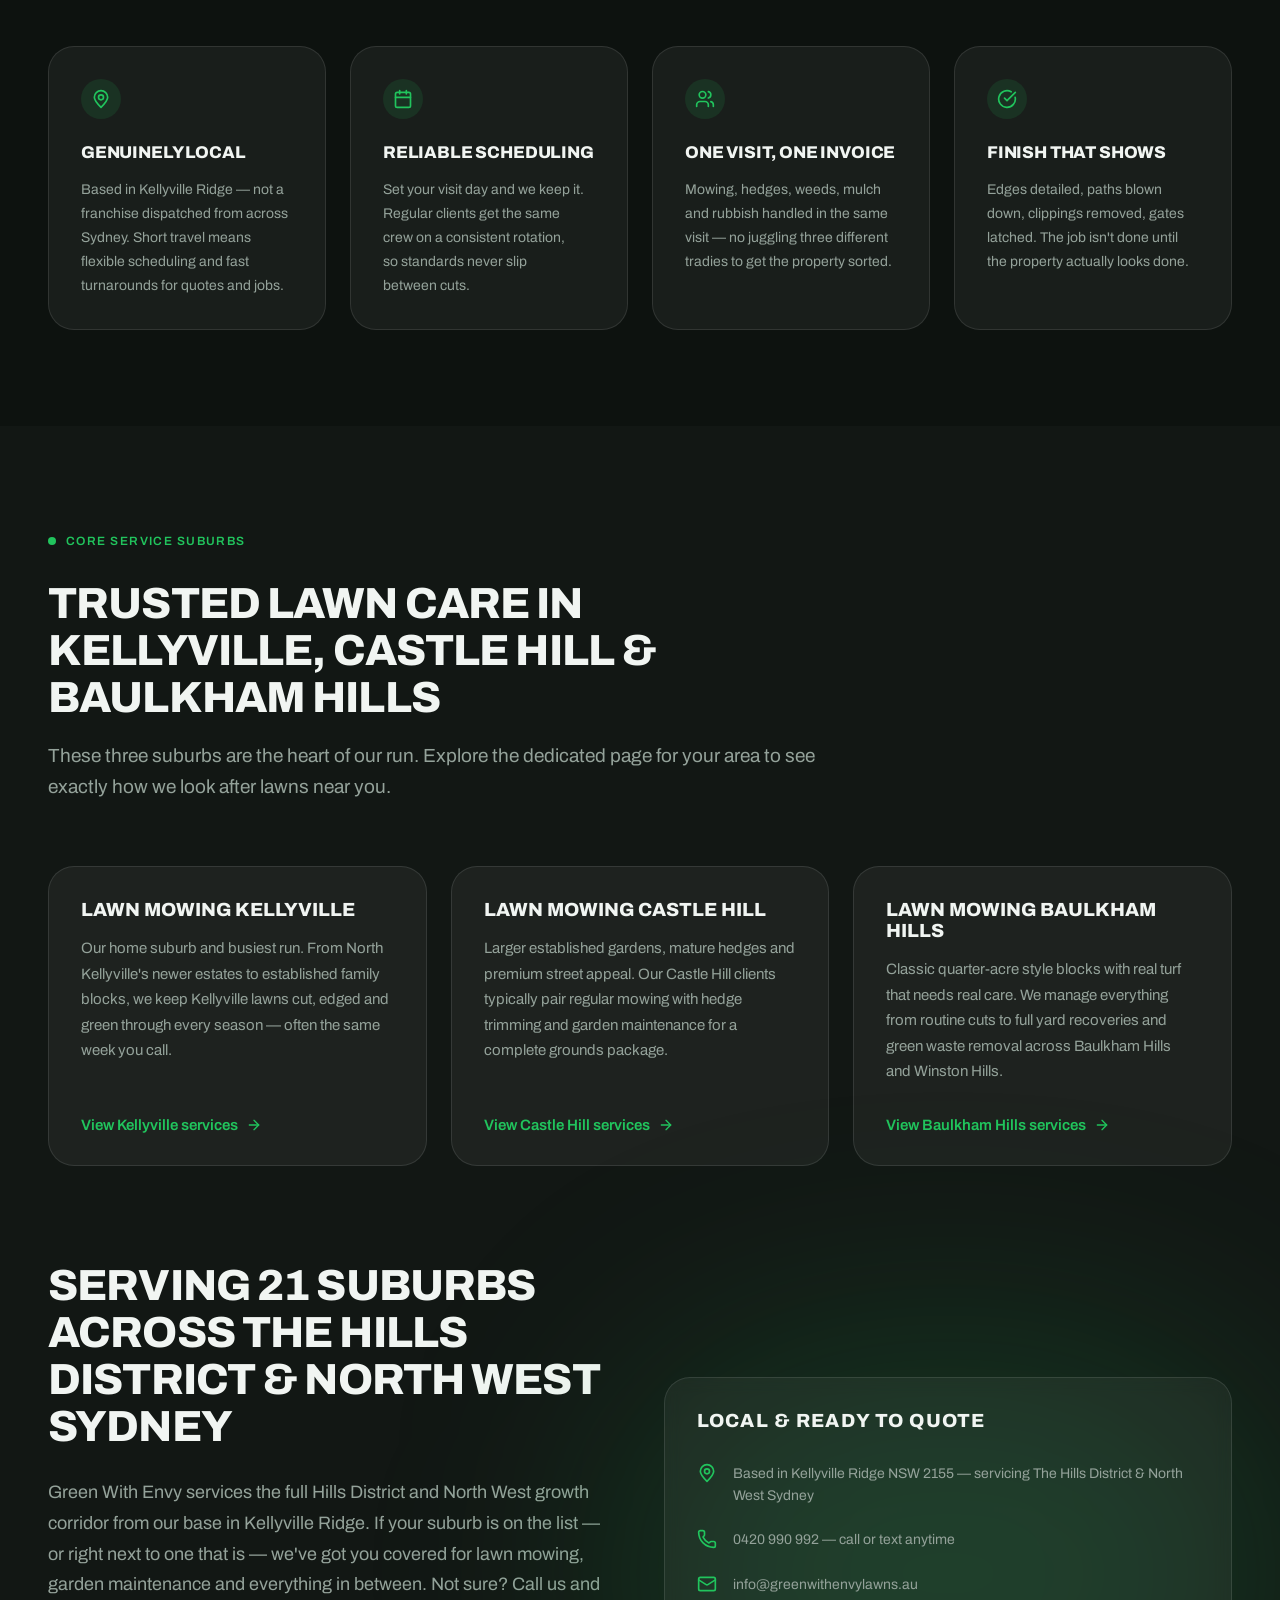
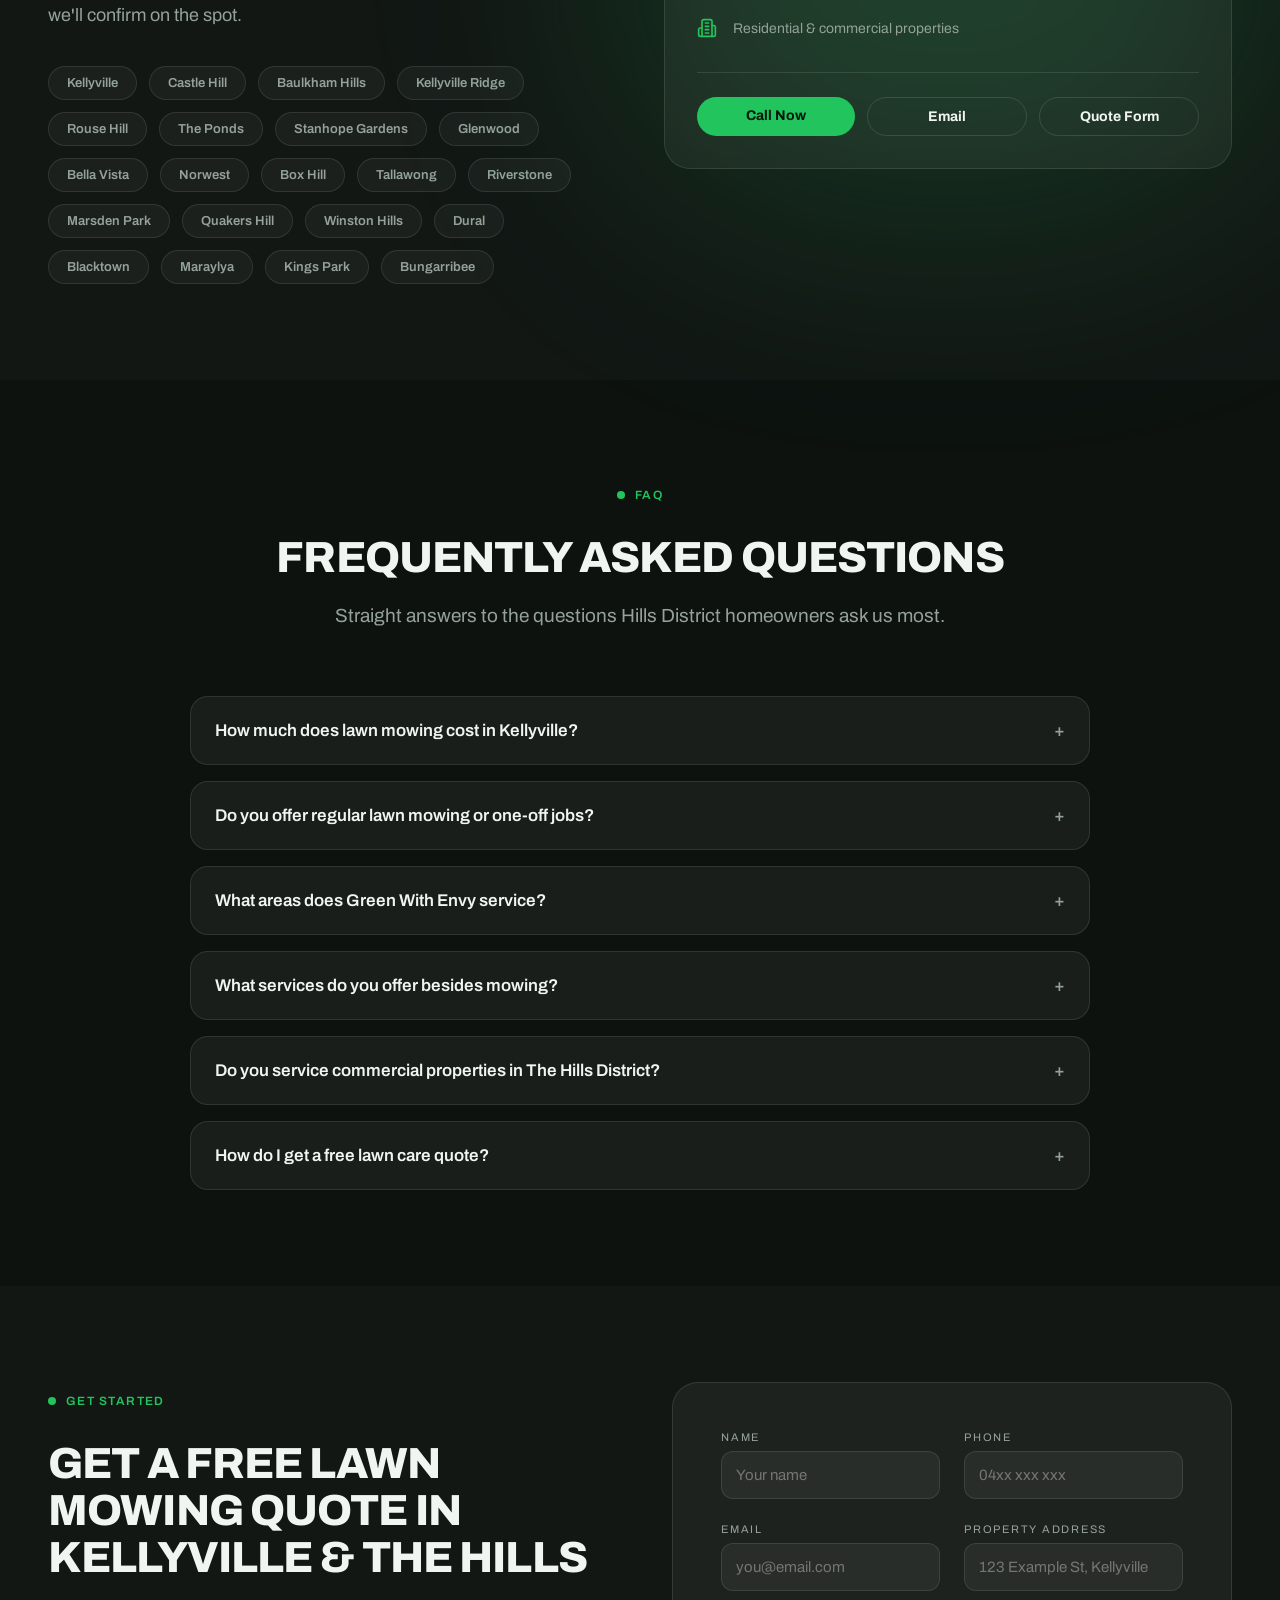
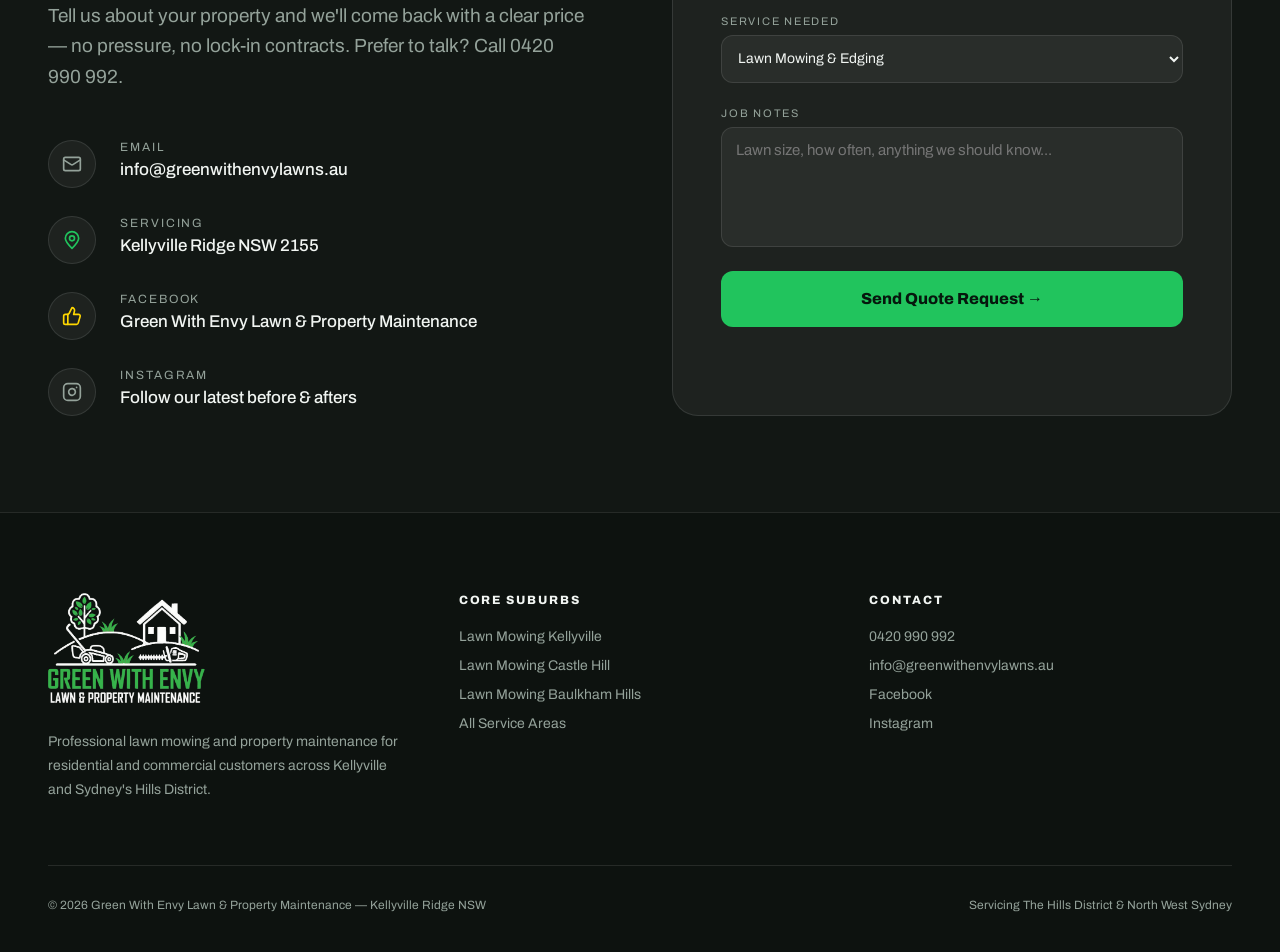
==== commit e6d5946a: "Use client's Weed1 and Cleanup photos for weed and odd-jobs cards Weed spraying card now shows the w" ====
--- a/index.html
+++ b/index.html
@@ -425,7 +425,7 @@
         </article>
         <article class="service-card">
           <div class="service-media">
-            <img src="assets/img/weed-control-service.jpg" alt="Weedy, overgrown nature strip before weed spraying and control" loading="lazy" width="800">
+            <img src="assets/img/weed-control-service.jpg" alt="Backyard overrun with tall weeds along the fence line before weed spraying and control" loading="lazy" width="800">
             <div class="scrim"></div>
             <div class="num" aria-hidden="true">04</div>
             <div class="si"><svg class="icon" width="24" height="24" viewBox="0 0 24 24" fill="none" stroke="currentColor" stroke-width="2" stroke-linecap="round" stroke-linejoin="round" aria-hidden="true"><path d="m8 2 1.88 1.88"/><path d="M14.12 3.88 16 2"/><path d="M9 7.13v-1a3 3 0 1 1 6 0v1"/><path d="M12 20c-3.3 0-6-2.7-6-6v-3a4 4 0 0 1 4-4h4a4 4 0 0 1 4 4v3c0 3.3-2.7 6-6 6"/><path d="M12 20v-9"/><path d="M6.53 9C4.6 8.8 3 7.1 3 5"/><path d="M6 13H2"/><path d="M3 21c0-2.1 1.7-3.9 3.8-4"/><path d="M20.97 5c0 2.1-1.6 3.8-3.5 4"/><path d="M22 13h-4"/><path d="M17.2 17c2.1.1 3.8 1.9 3.8 4"/></svg></div>
@@ -477,7 +477,7 @@
         </article>
         <article class="service-card">
           <div class="service-media">
-            <img src="assets/img/yard-cleanup-service.jpg" alt="Overgrown grass spilling over a footpath before a yard cleanup" loading="lazy" width="800">
+            <img src="assets/img/yard-cleanup-service.jpg" alt="Heavily overgrown backyard with waist-high grass before a full yard cleanup" loading="lazy" width="800">
             <div class="scrim"></div>
             <div class="num" aria-hidden="true">08</div>
             <div class="si"><svg class="icon" width="24" height="24" viewBox="0 0 24 24" fill="none" stroke="currentColor" stroke-width="2" stroke-linecap="round" stroke-linejoin="round" aria-hidden="true"><path d="M14.7 6.3a1 1 0 0 0 0 1.4l1.6 1.6a1 1 0 0 0 1.4 0l3.77-3.77a6 6 0 0 1-7.94 7.94l-6.91 6.91a2.12 2.12 0 0 1-3-3l6.91-6.91a6 6 0 0 1 7.94-7.94l-3.76 3.76z"/></svg></div>
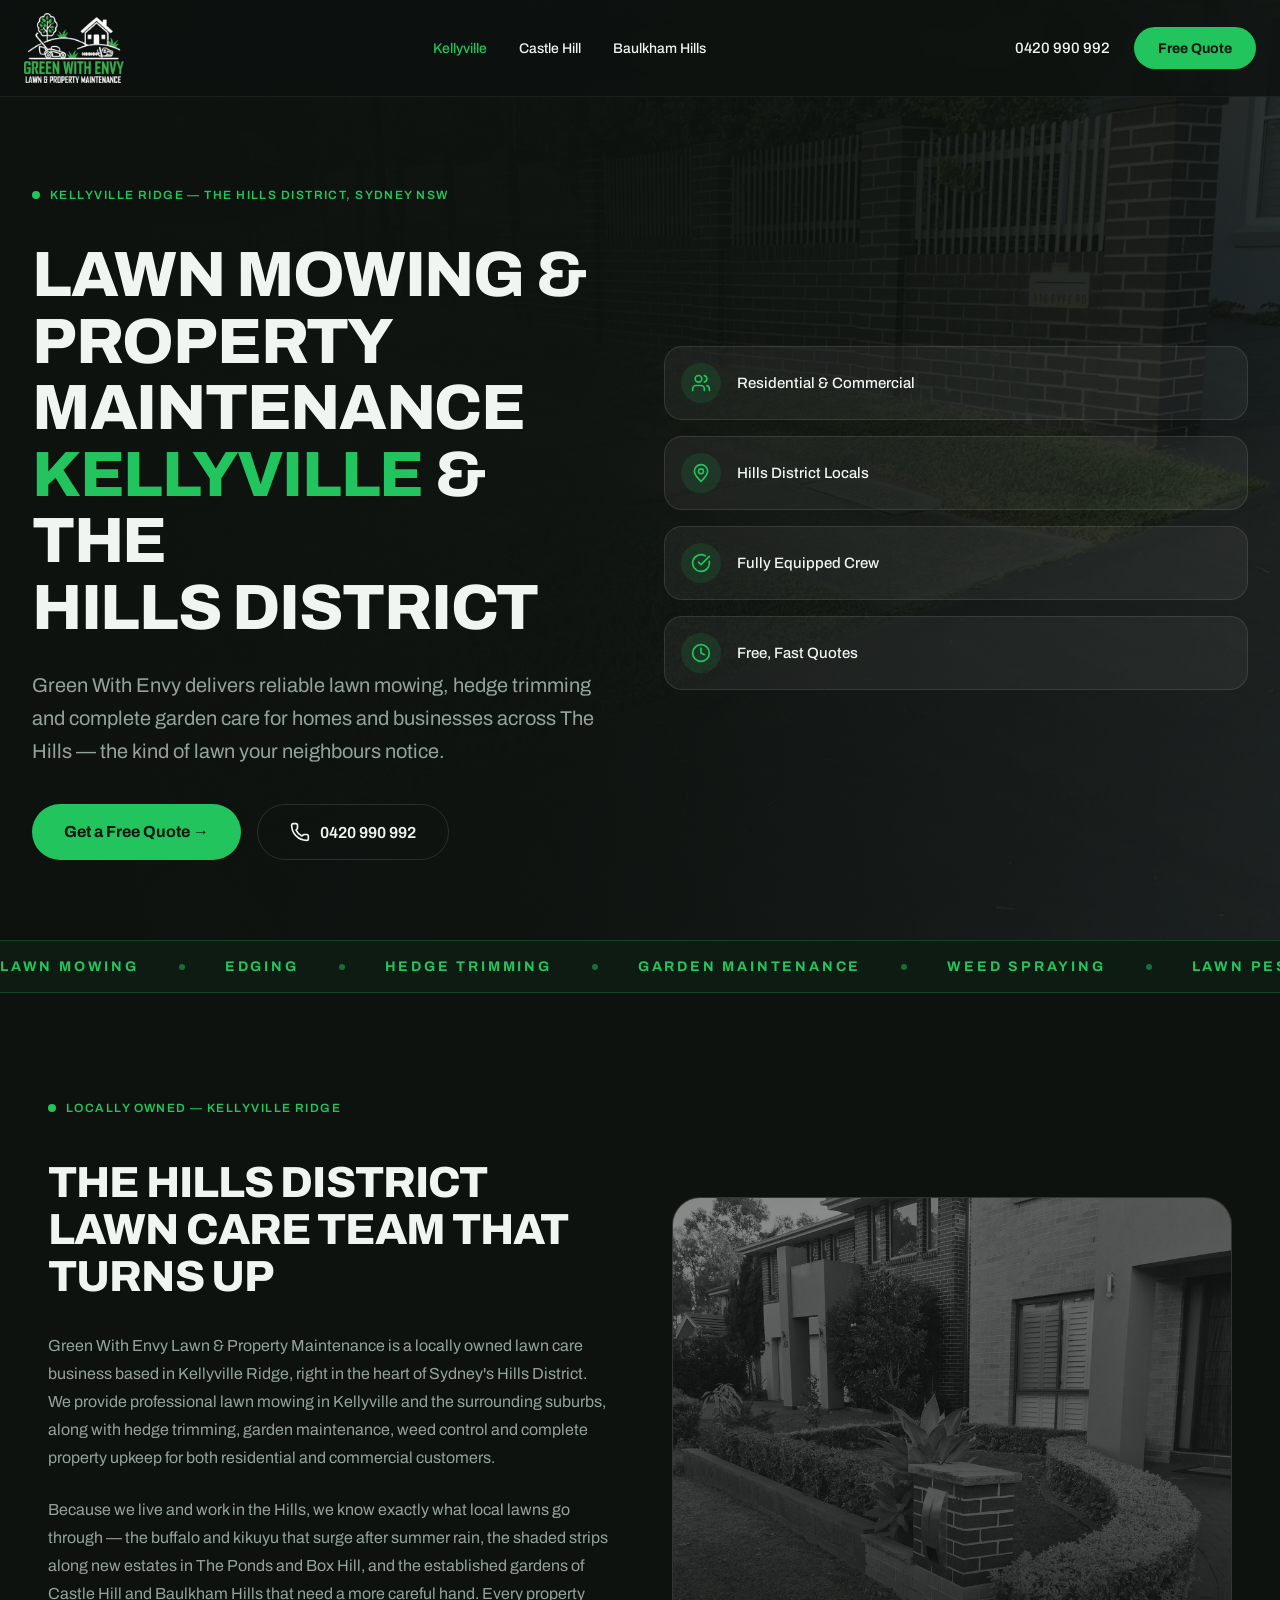
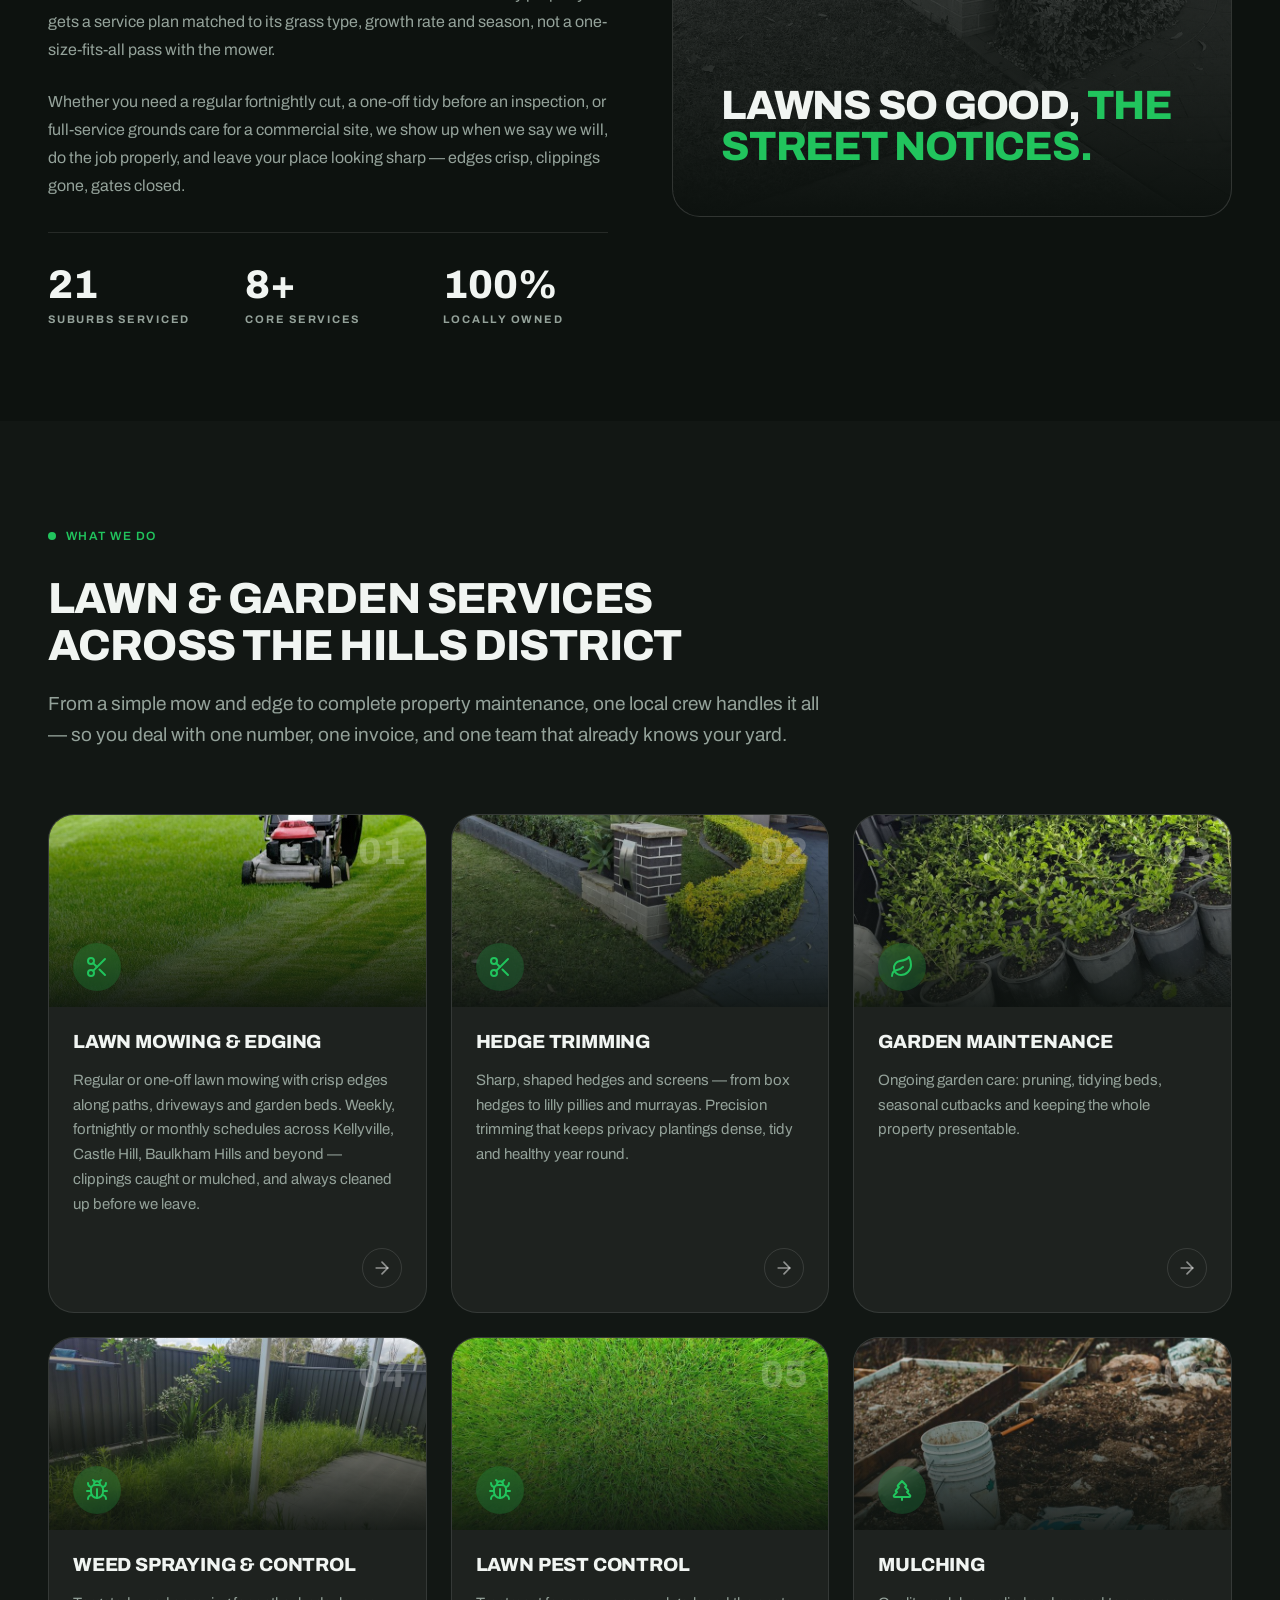
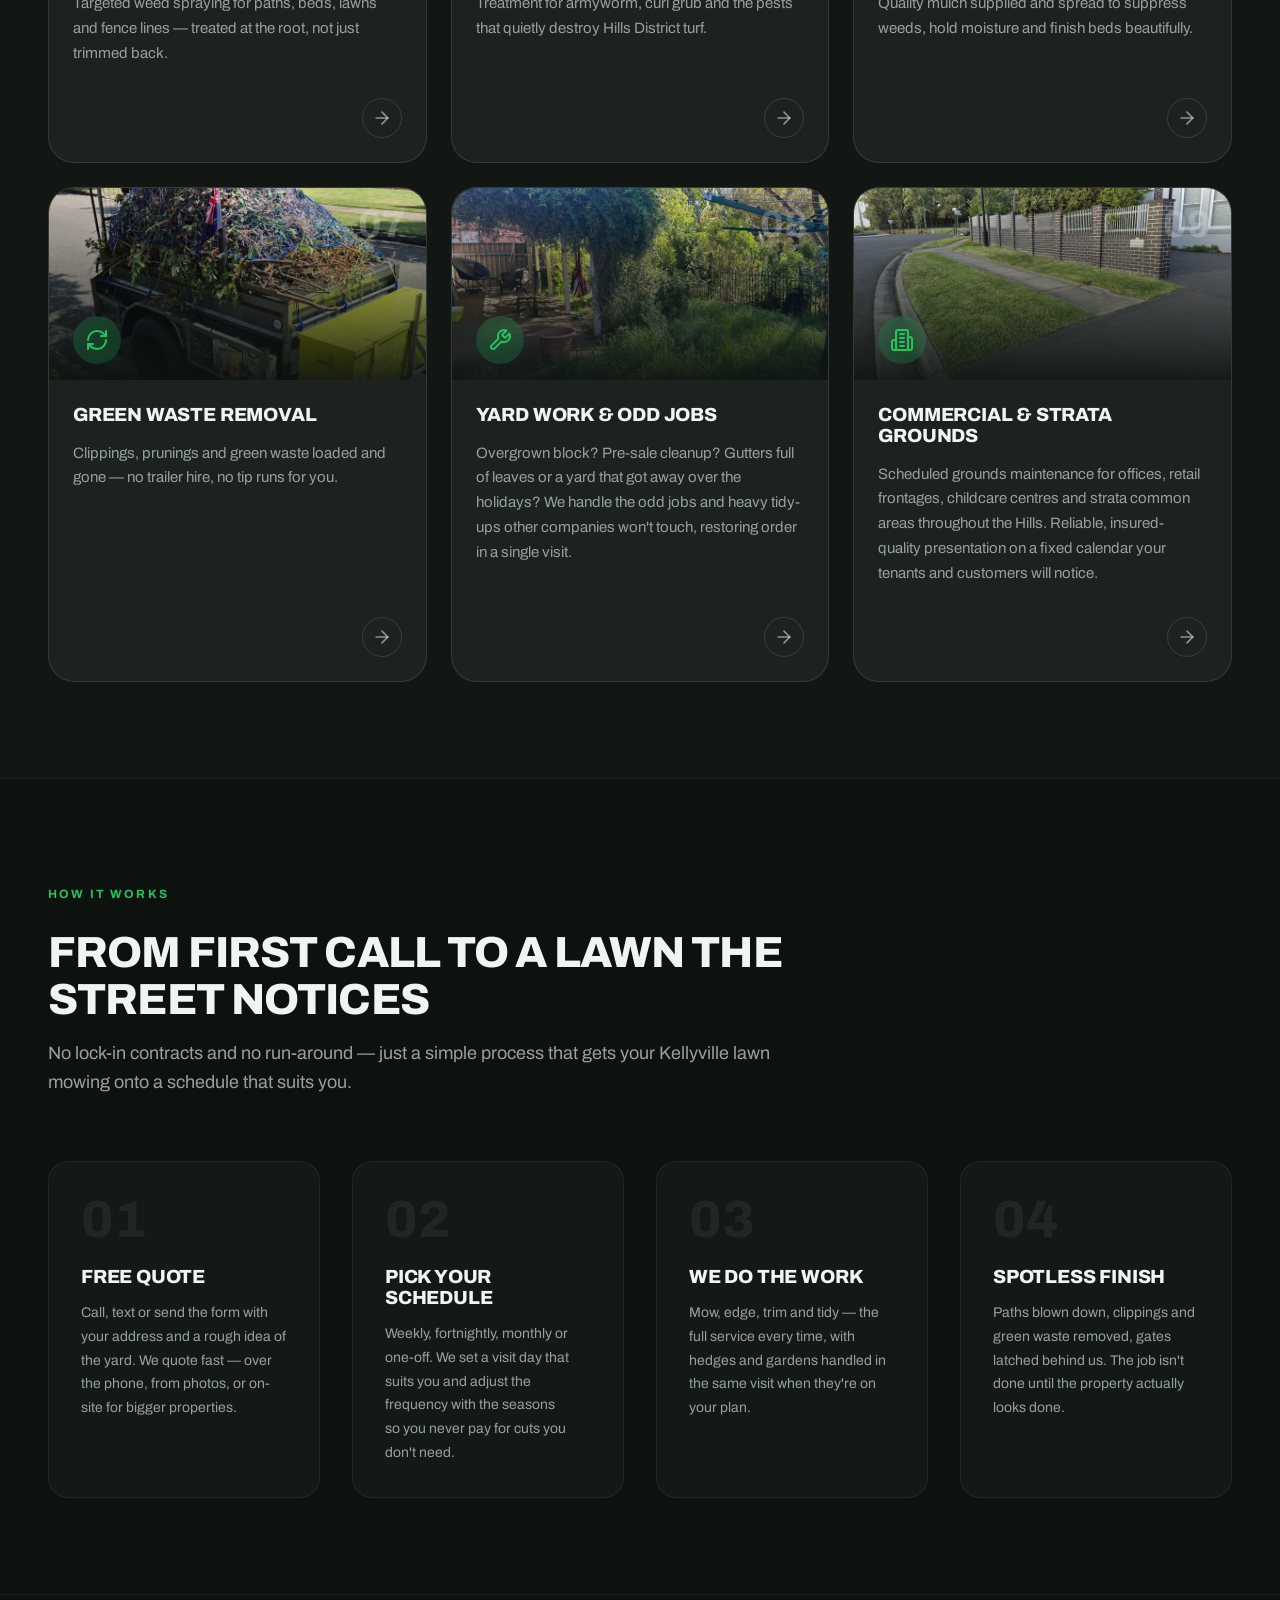
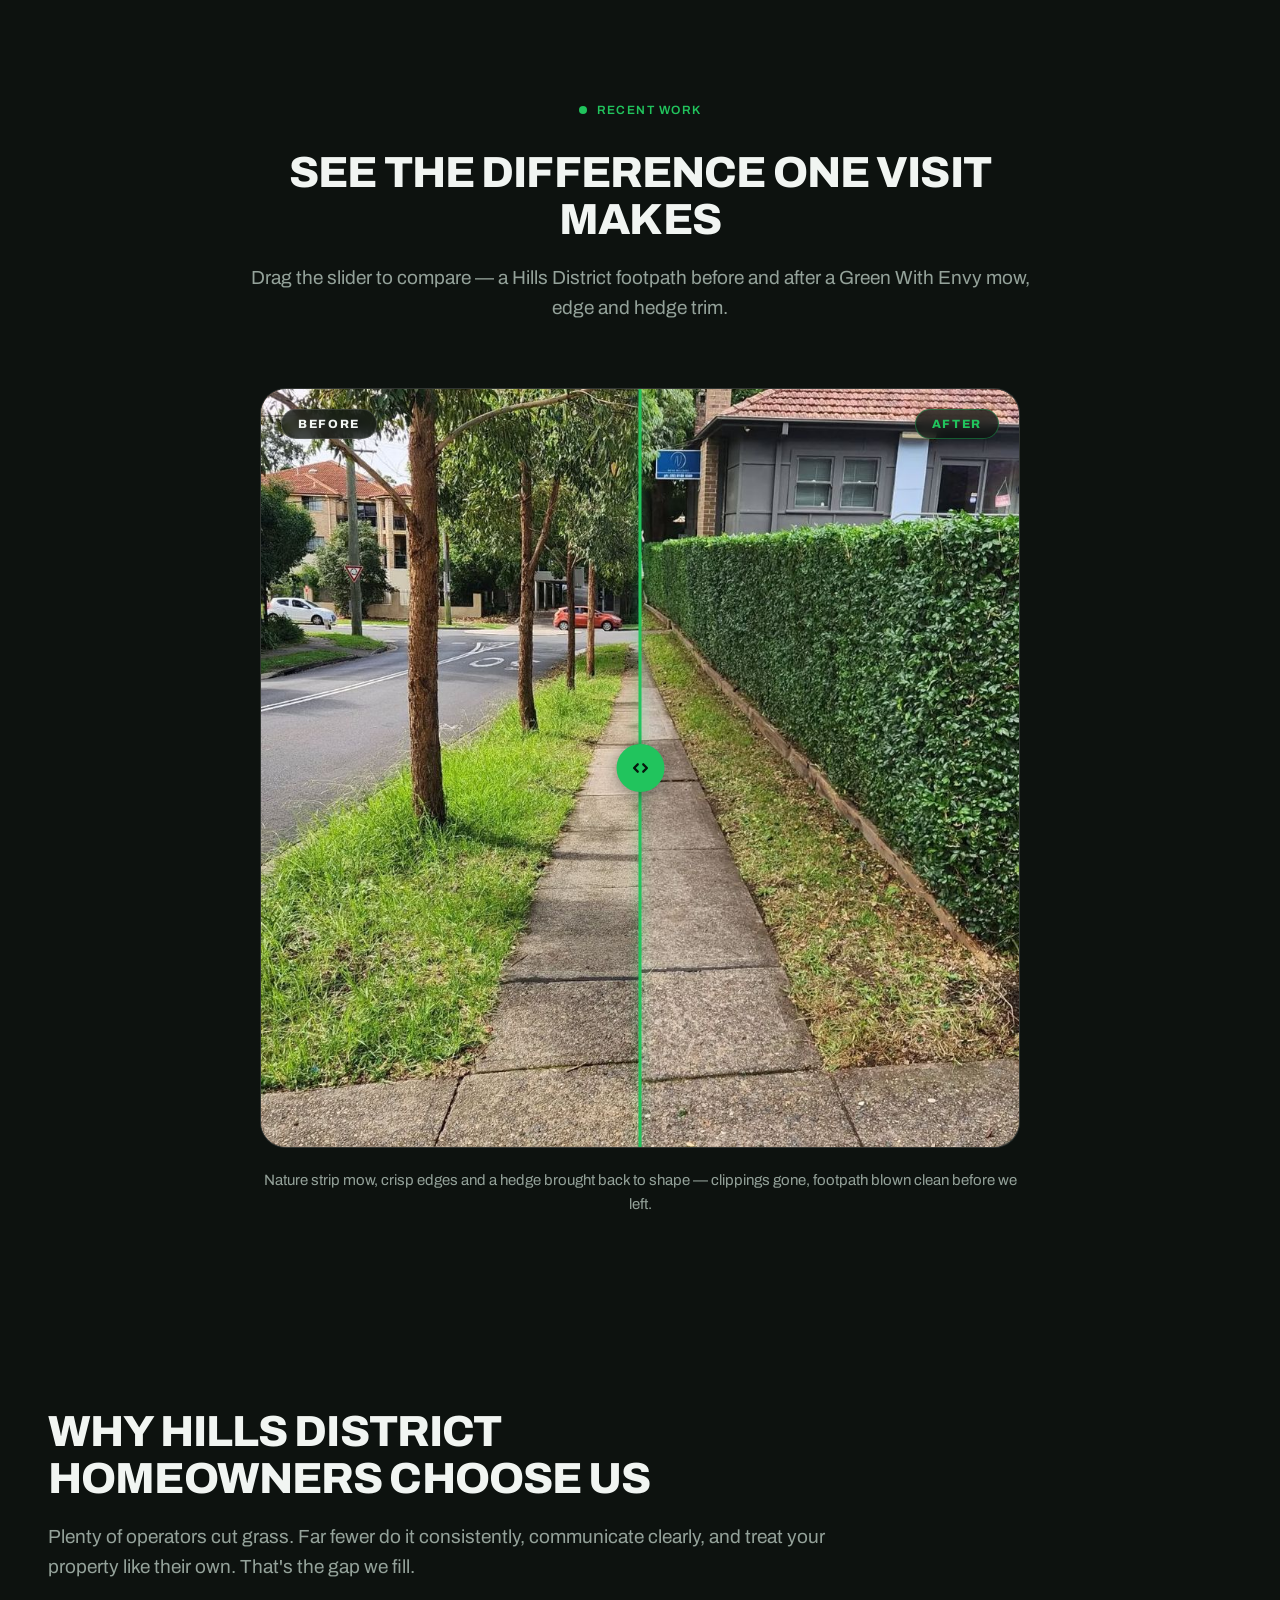
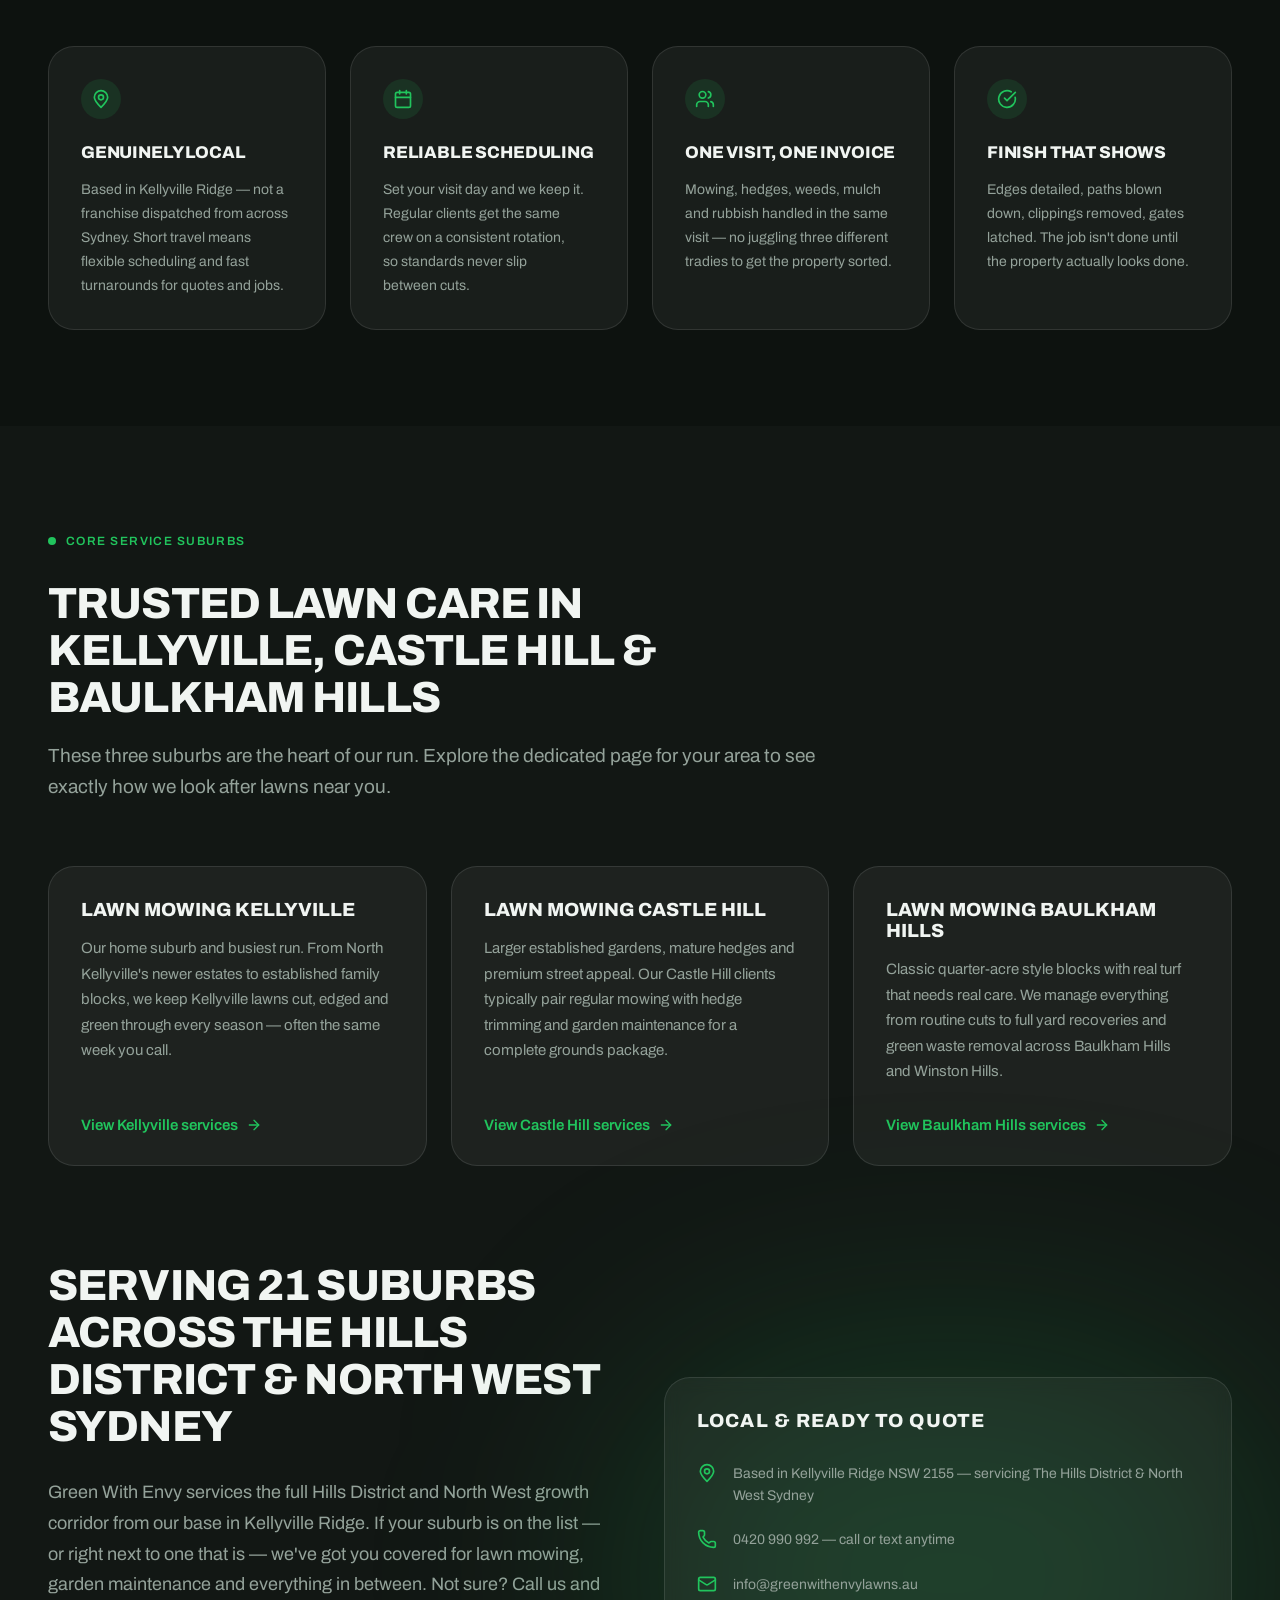
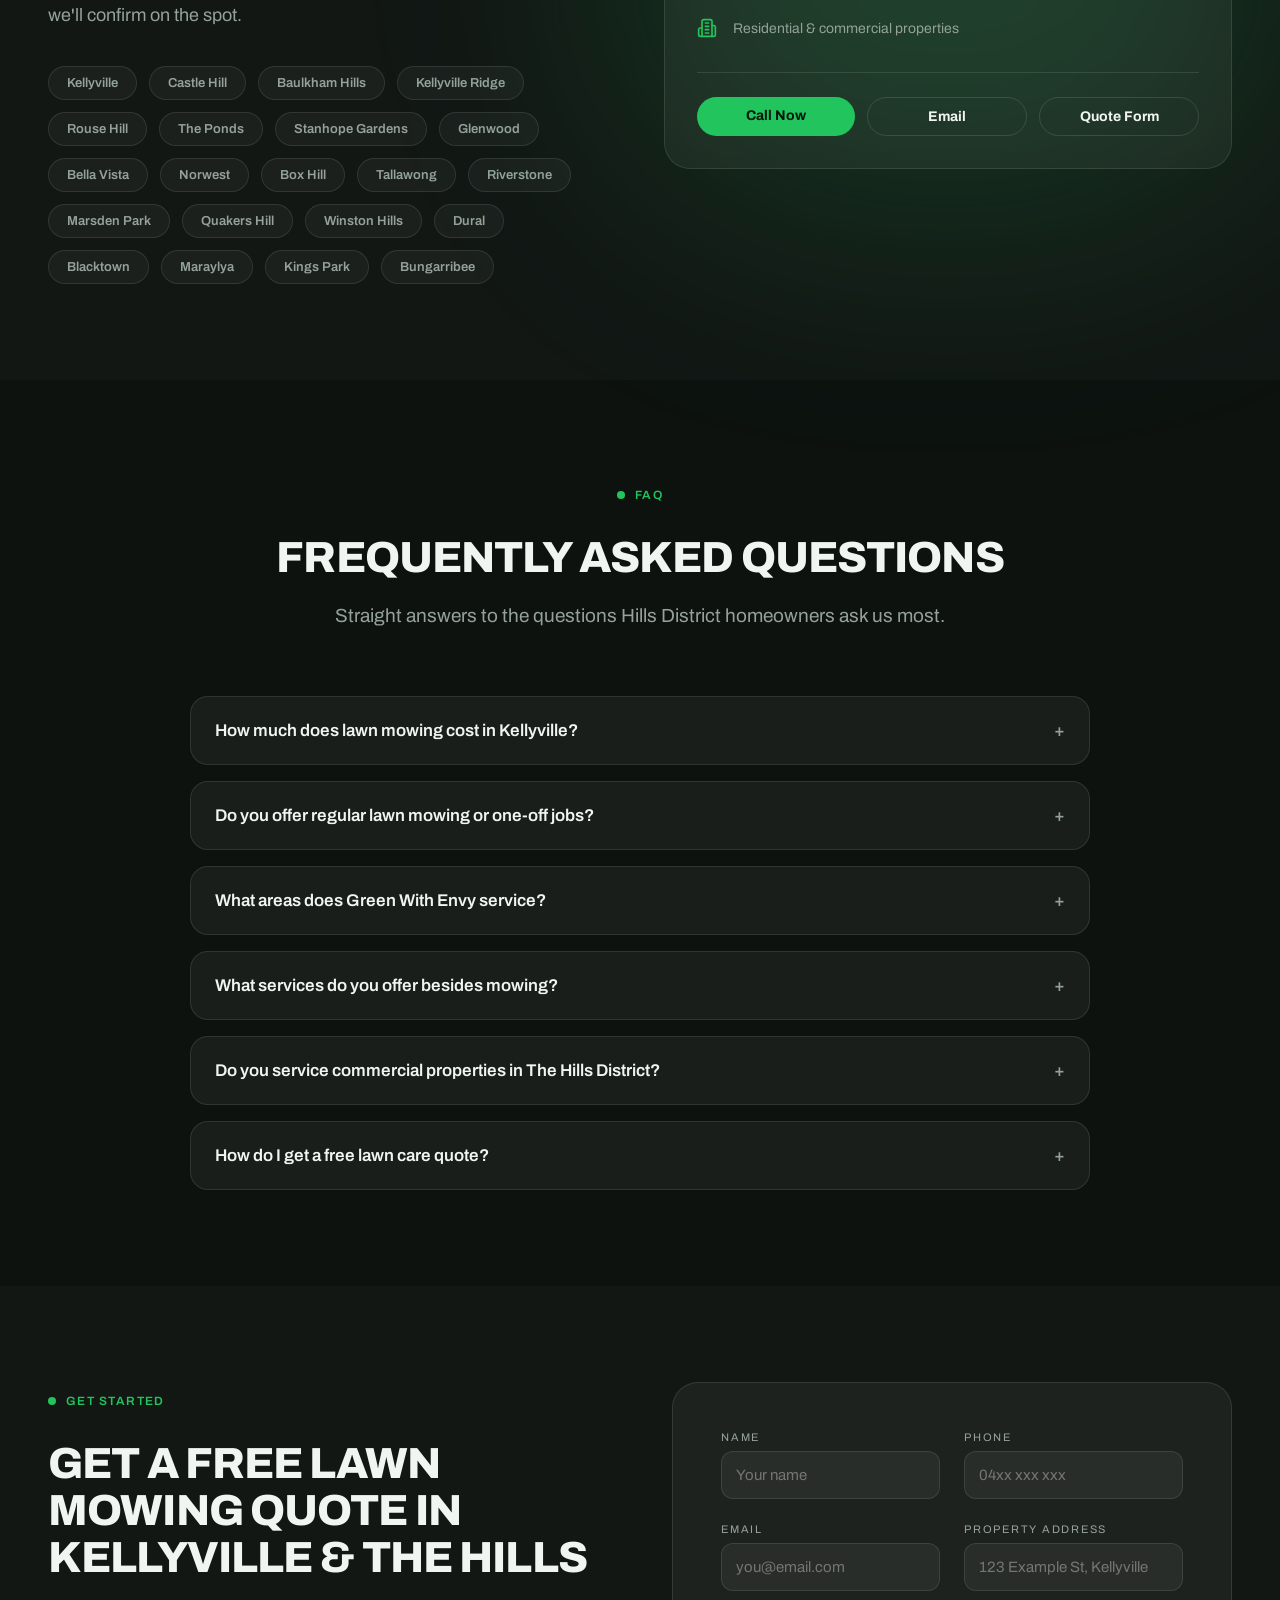
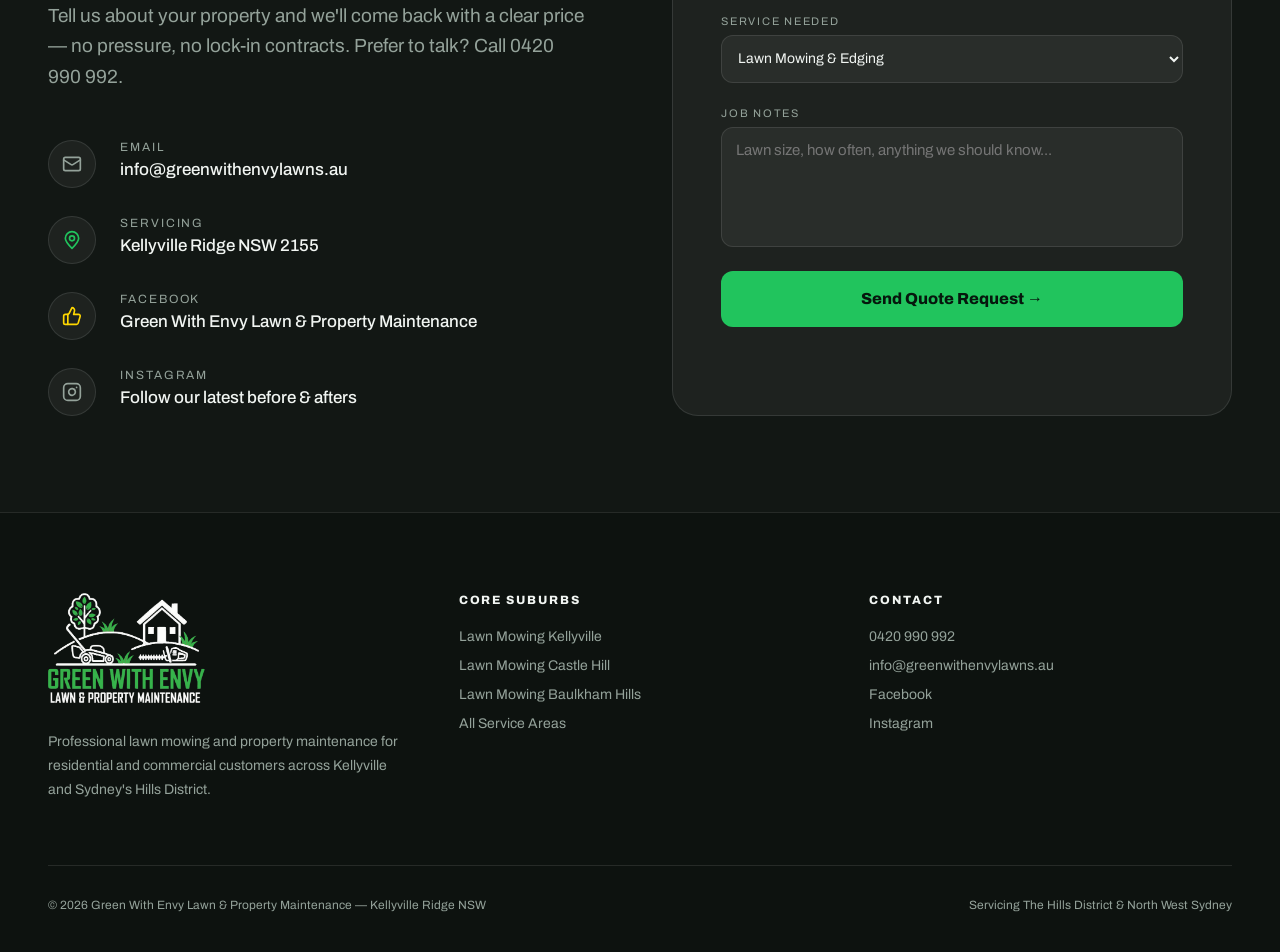
==== commit 1bf1edad: "Use client's Mowing photo for the lawn mowing service card Co-Authored-By: Claude Fable 5 <noreply@a" ====
--- a/index.html
+++ b/index.html
@@ -386,7 +386,7 @@
       <div class="services-grid">
         <article class="service-card">
           <div class="service-media">
-            <img src="assets/img/lawn-mowing-edging-service.jpg" alt="Freshly mowed and edged front lawn beside a clean footpath" loading="lazy" width="800">
+            <img src="assets/img/lawn-mowing-edging-service.jpg" alt="Mower cutting crisp stripes into a lush green lawn" loading="lazy" width="800">
             <div class="scrim"></div>
             <div class="num" aria-hidden="true">01</div>
             <div class="si"><svg class="icon" width="24" height="24" viewBox="0 0 24 24" fill="none" stroke="currentColor" stroke-width="2" stroke-linecap="round" stroke-linejoin="round" aria-hidden="true"><circle cx="6" cy="6" r="3"/><circle cx="6" cy="18" r="3"/><path d="M20 4 8.12 15.88"/><path d="M14.47 14.48 20 20"/><path d="M8.12 8.12 12 12"/></svg></div>
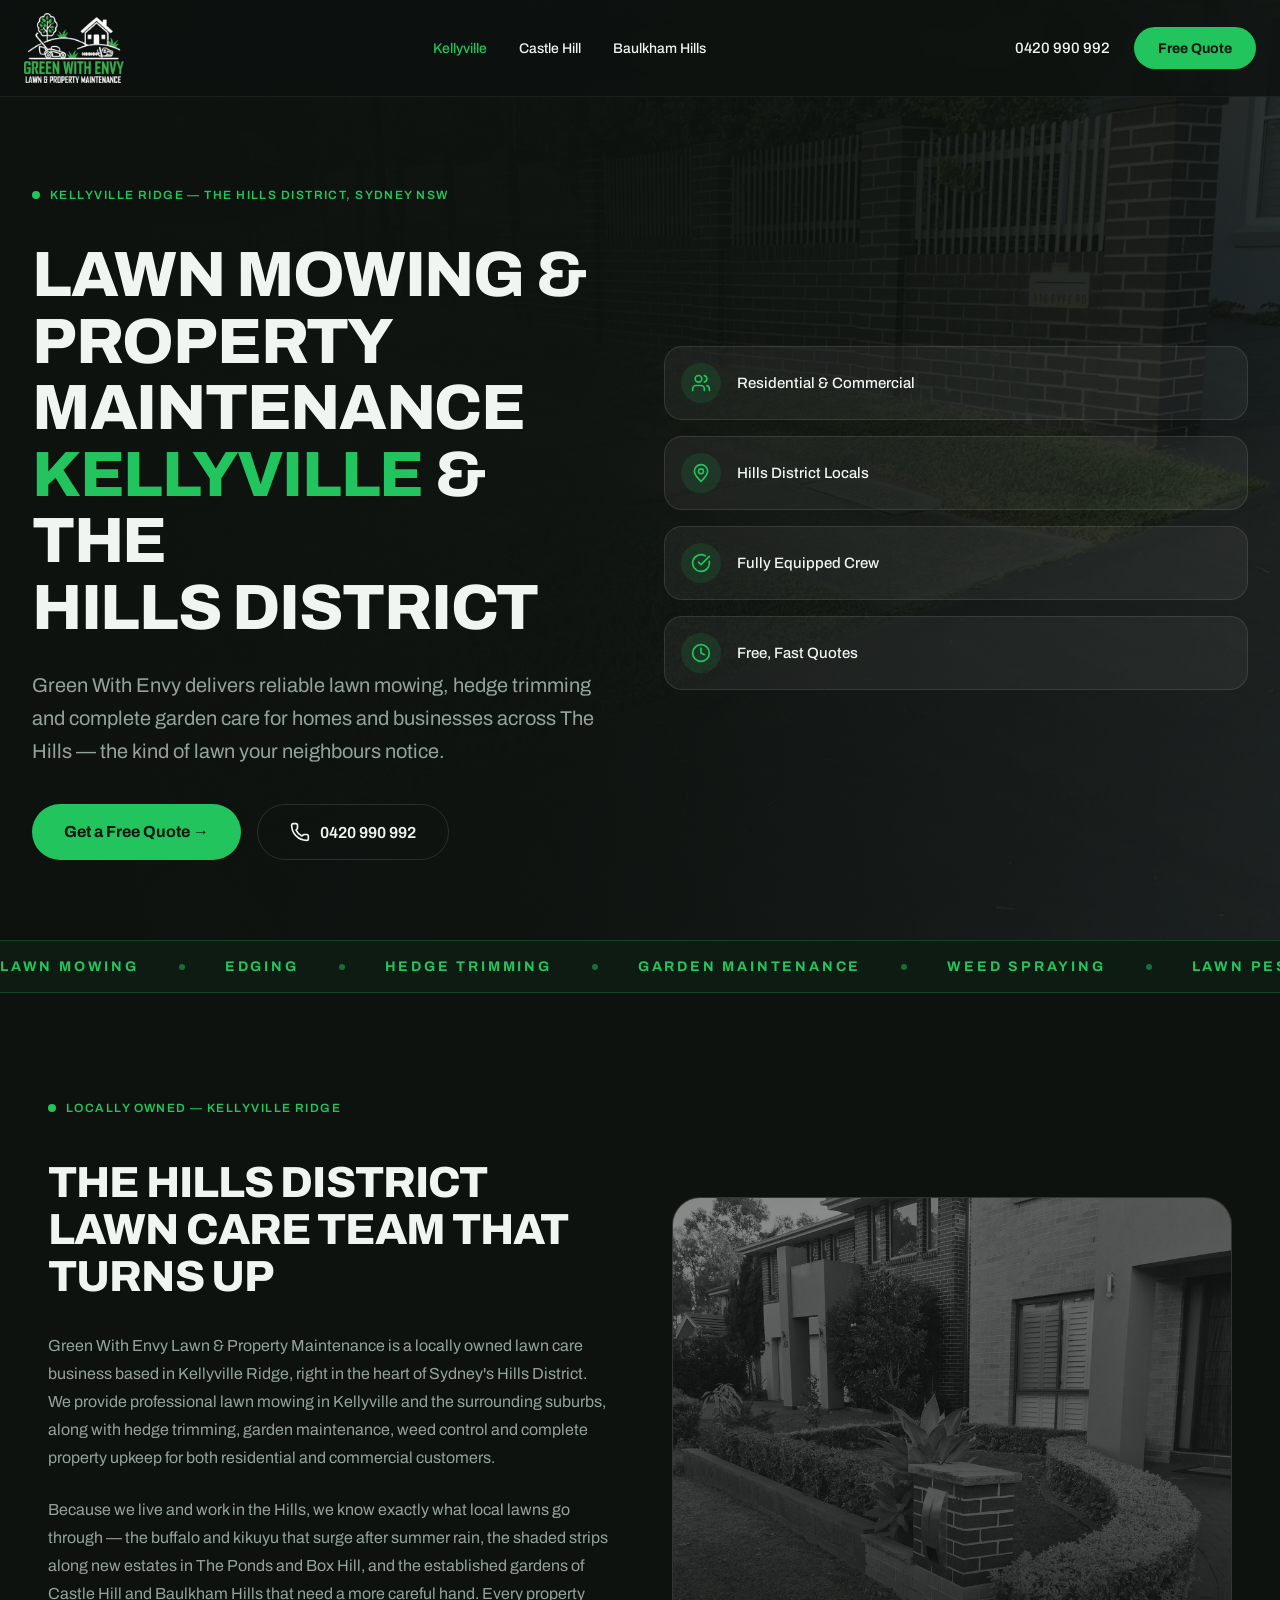
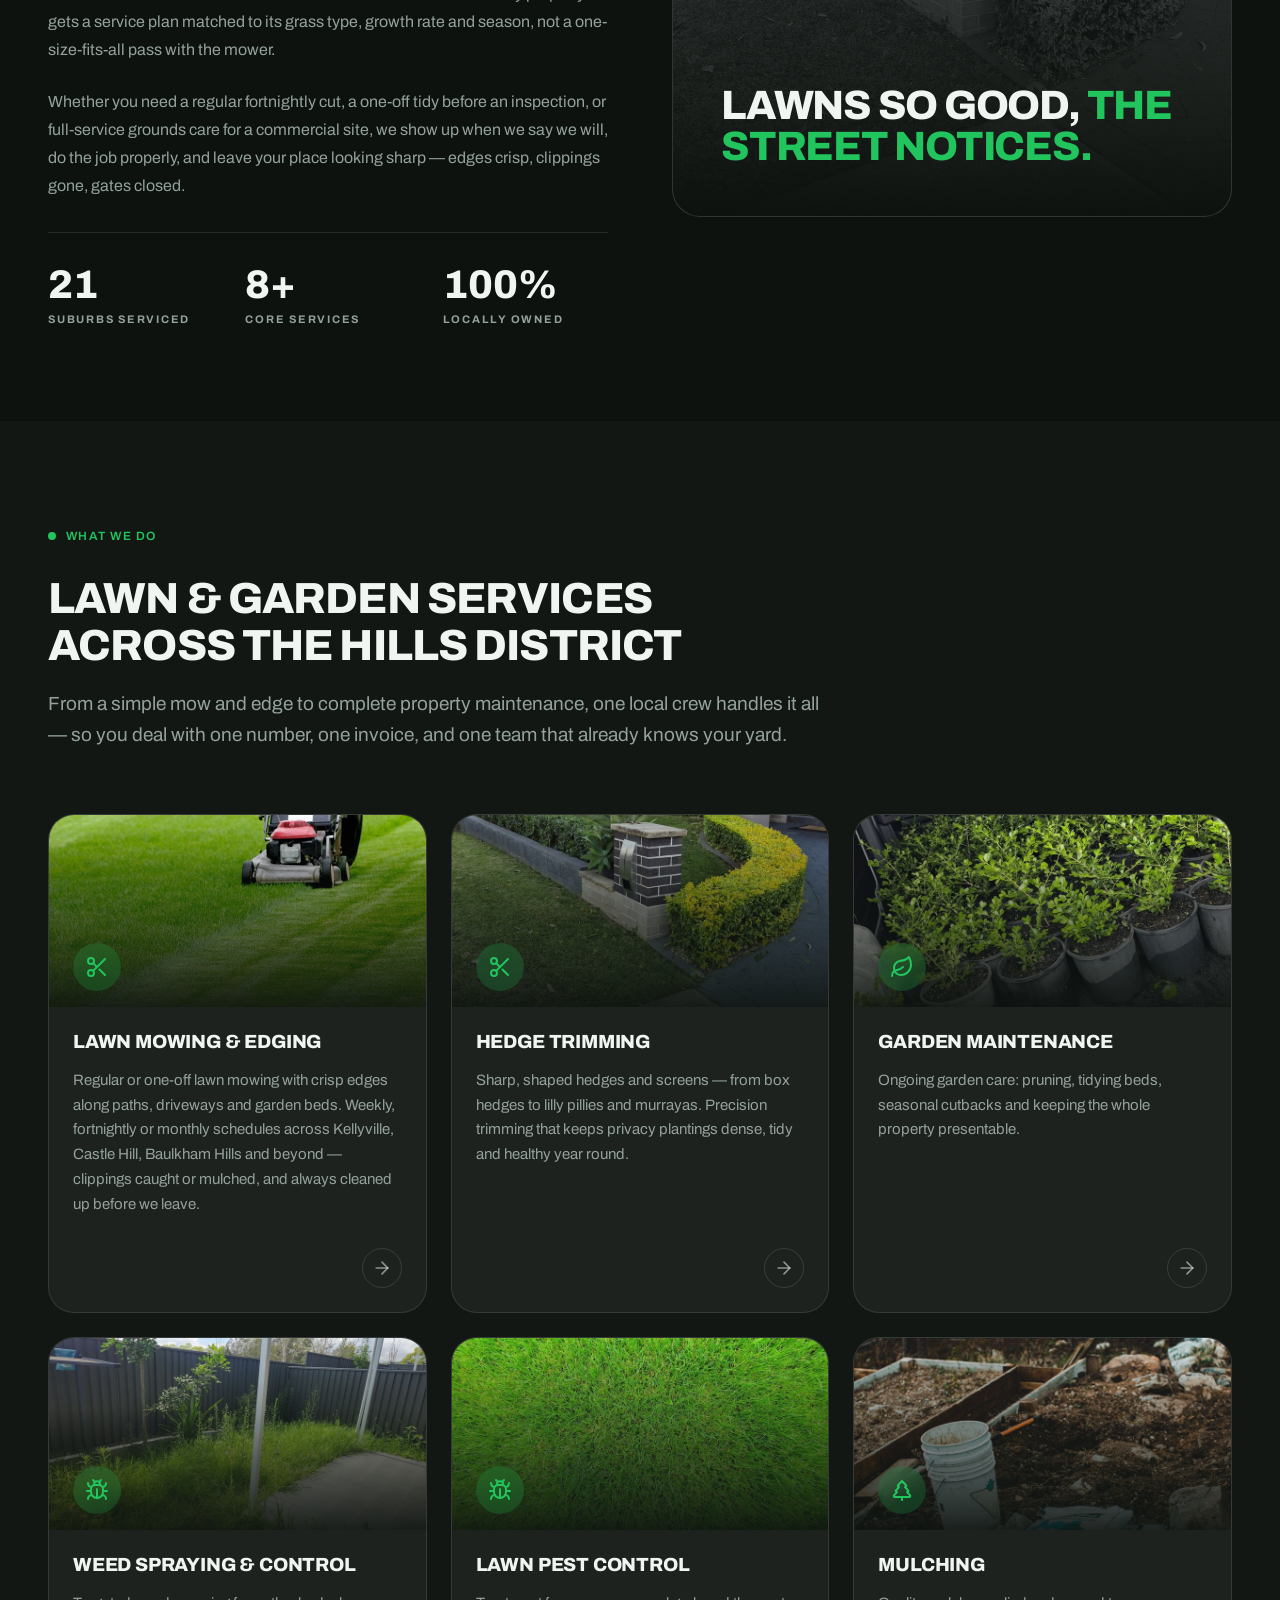
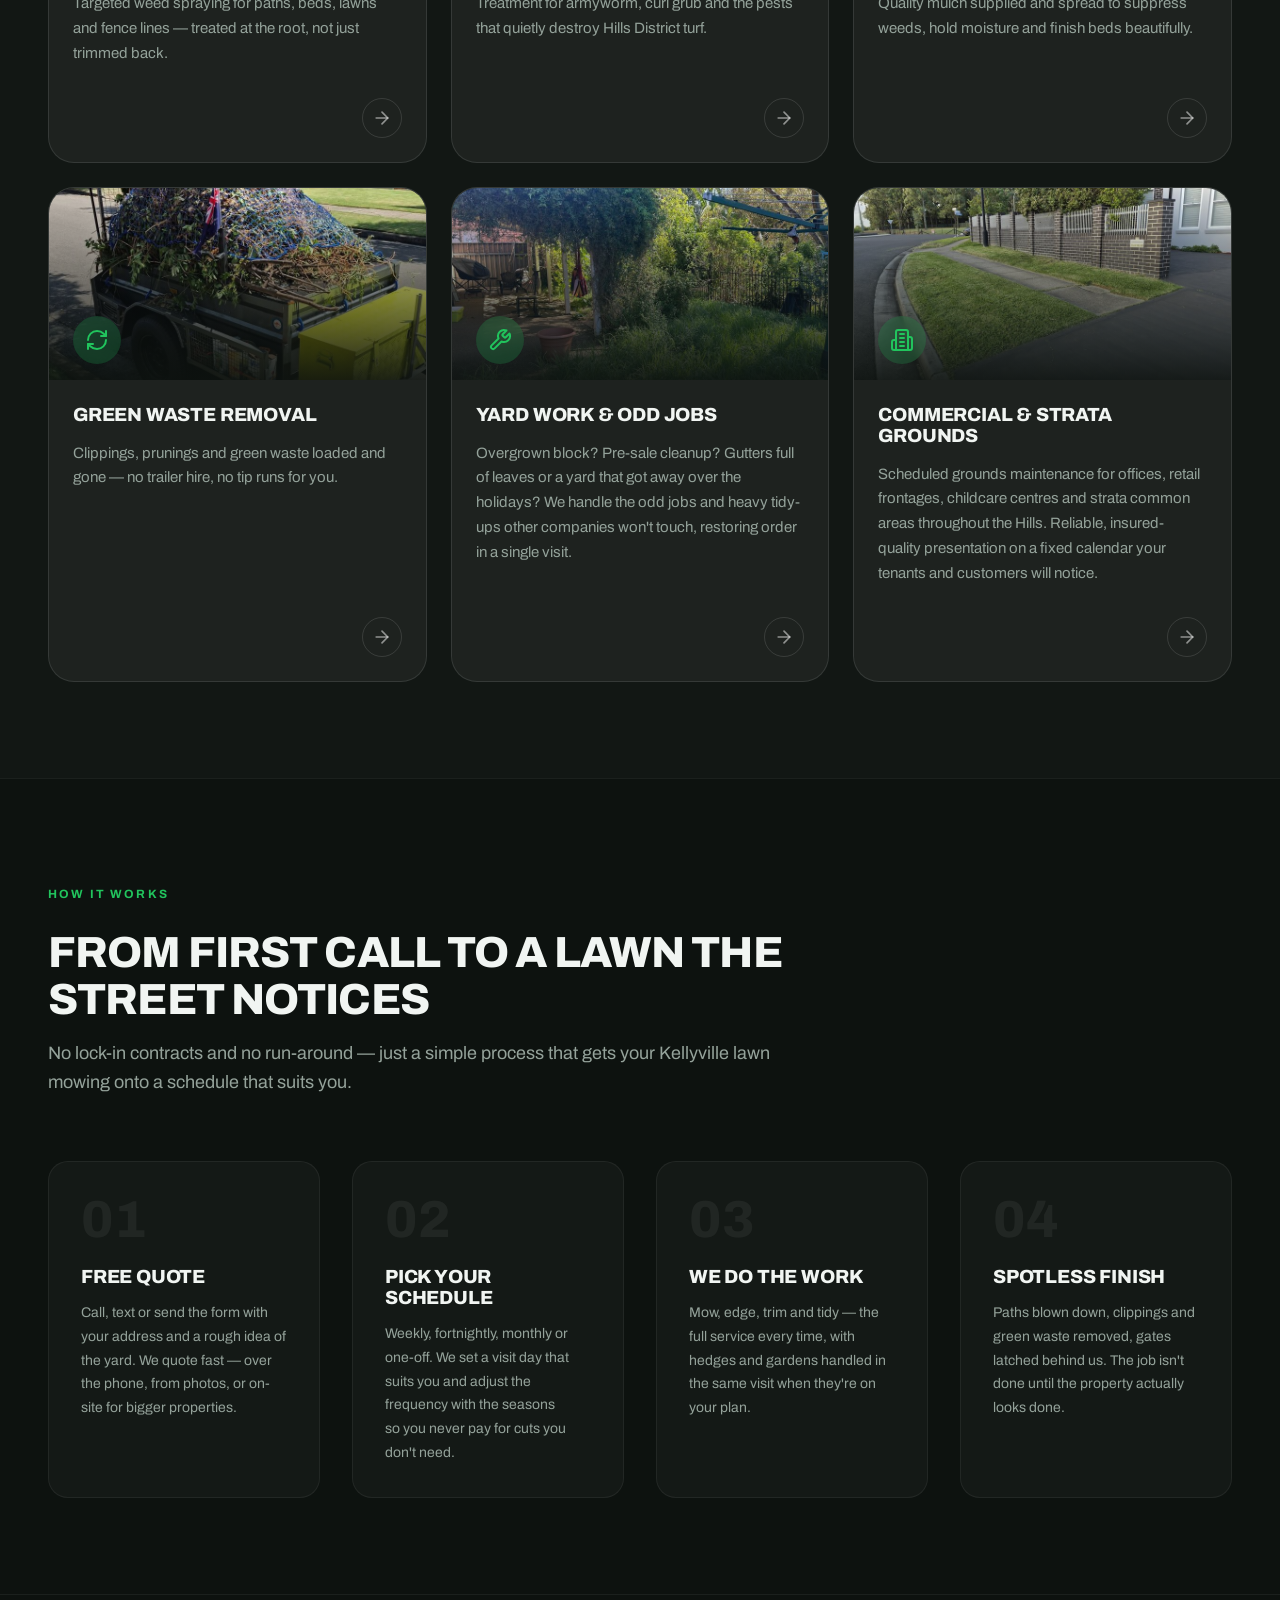
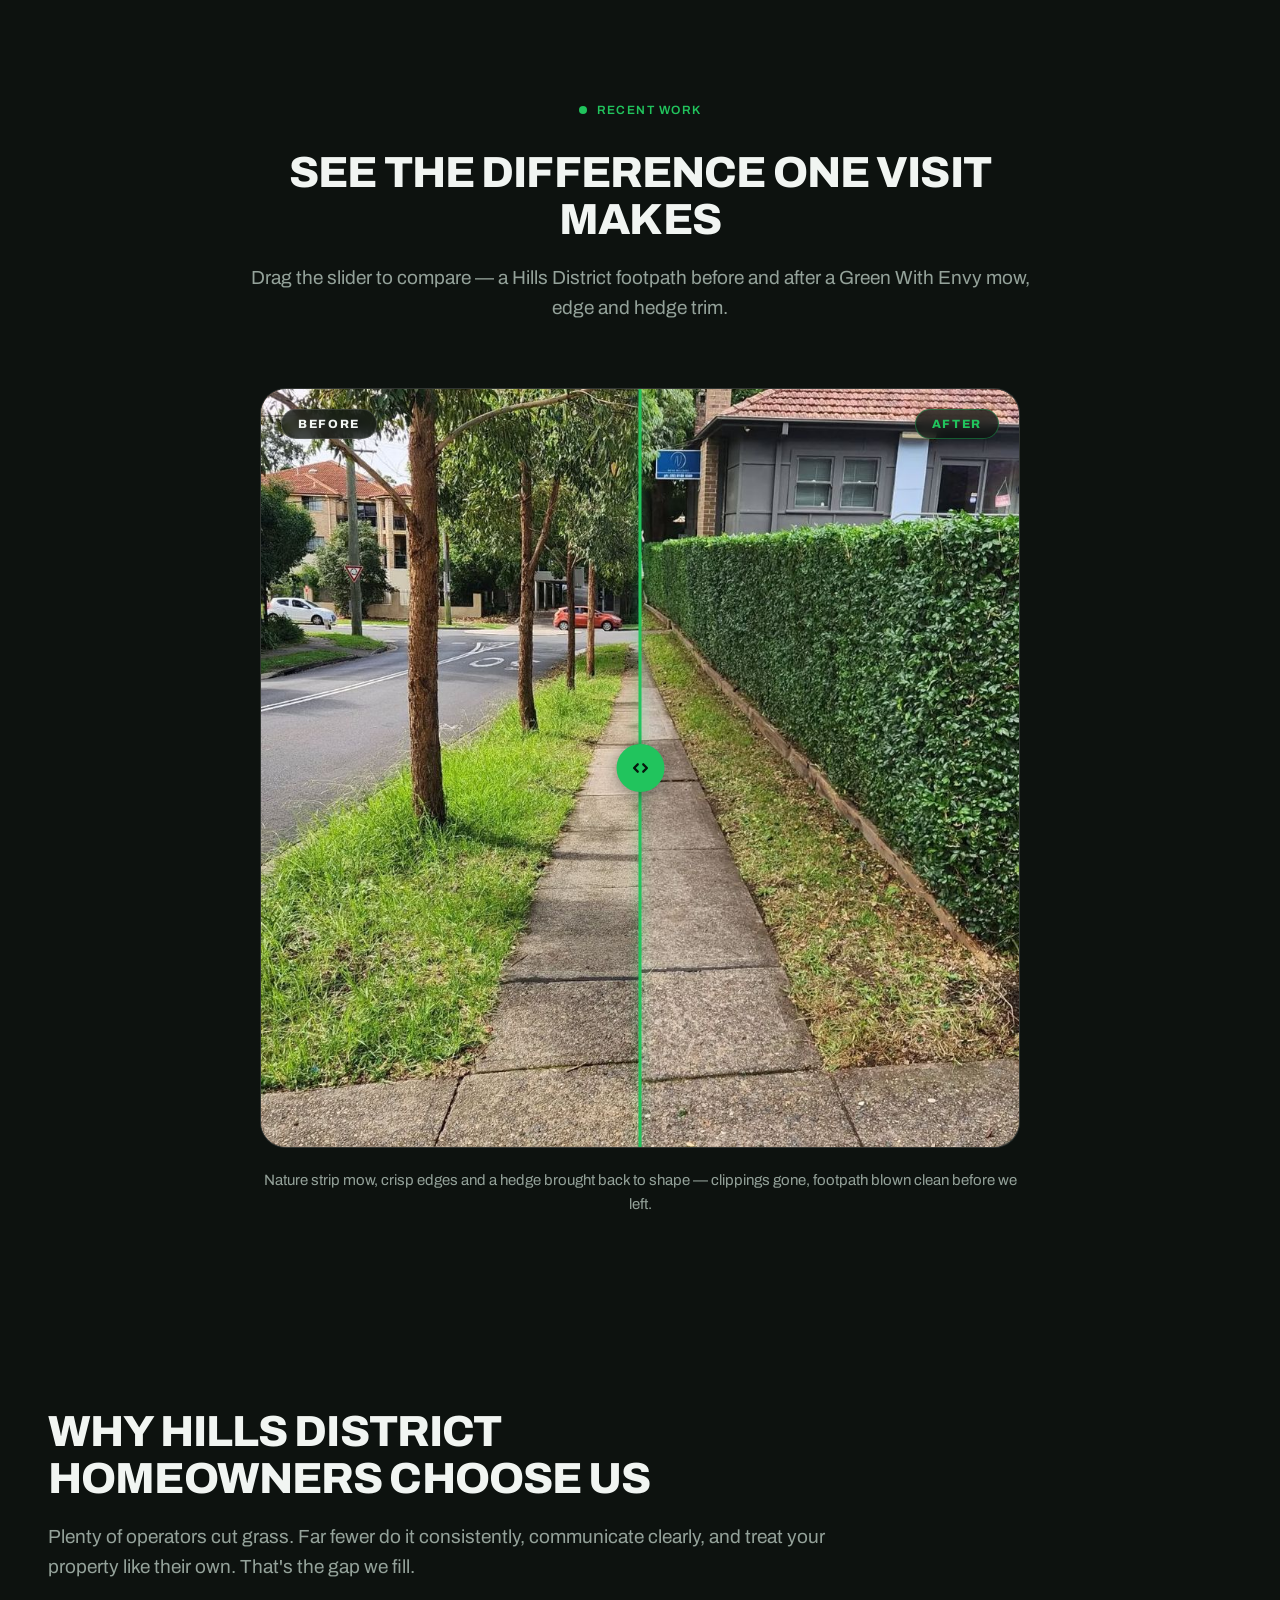
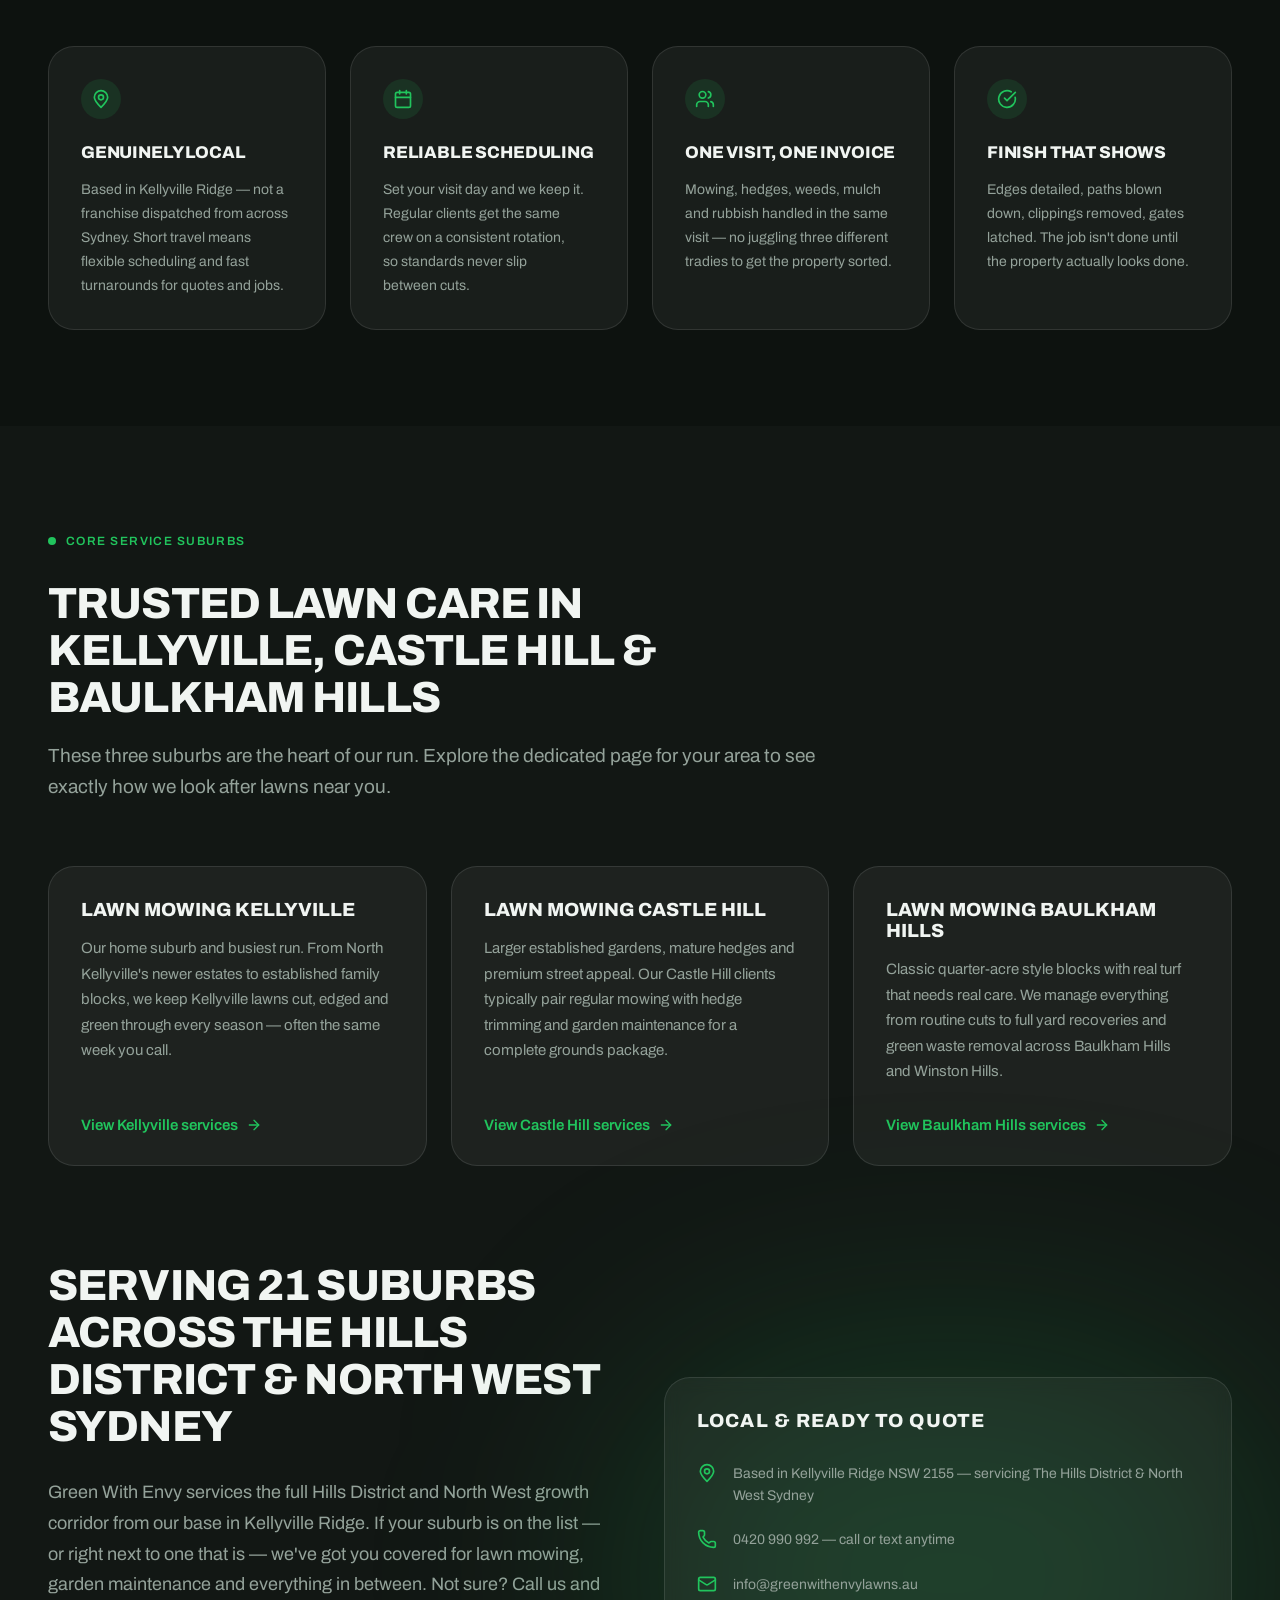
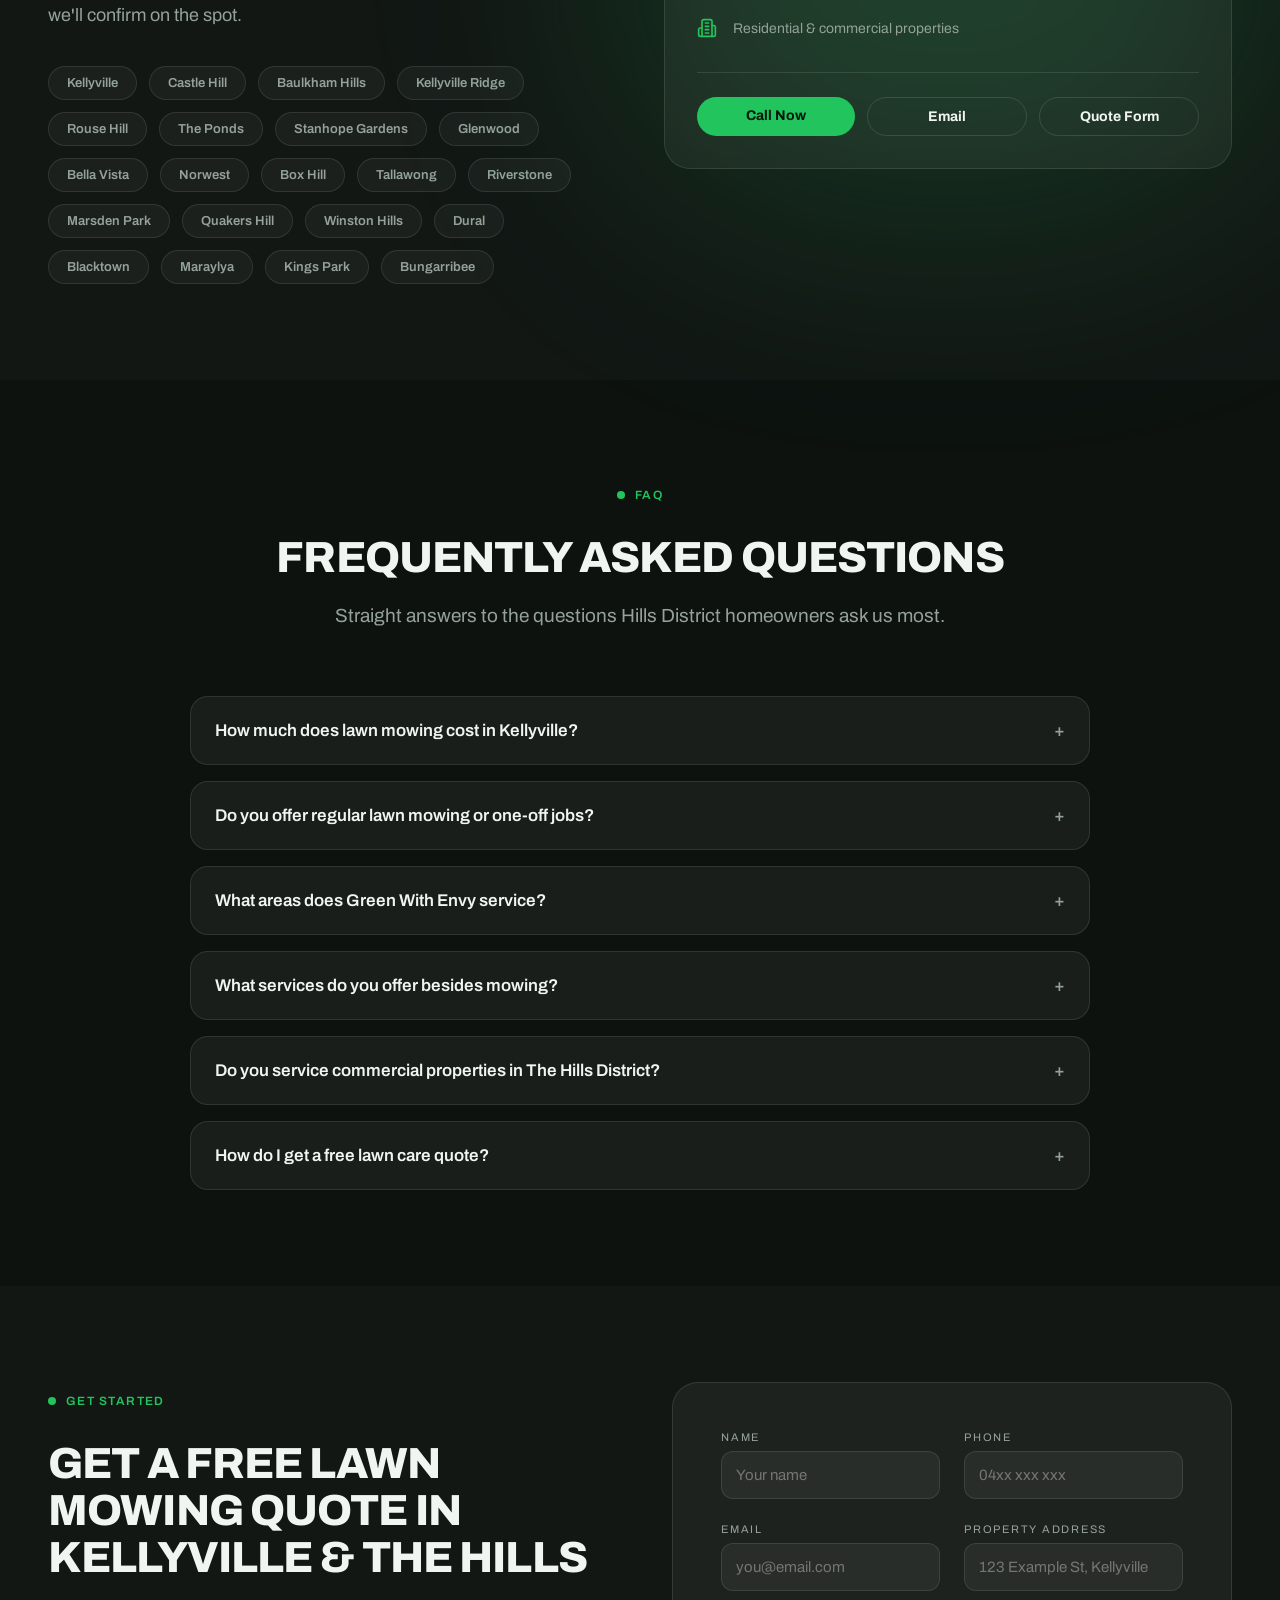
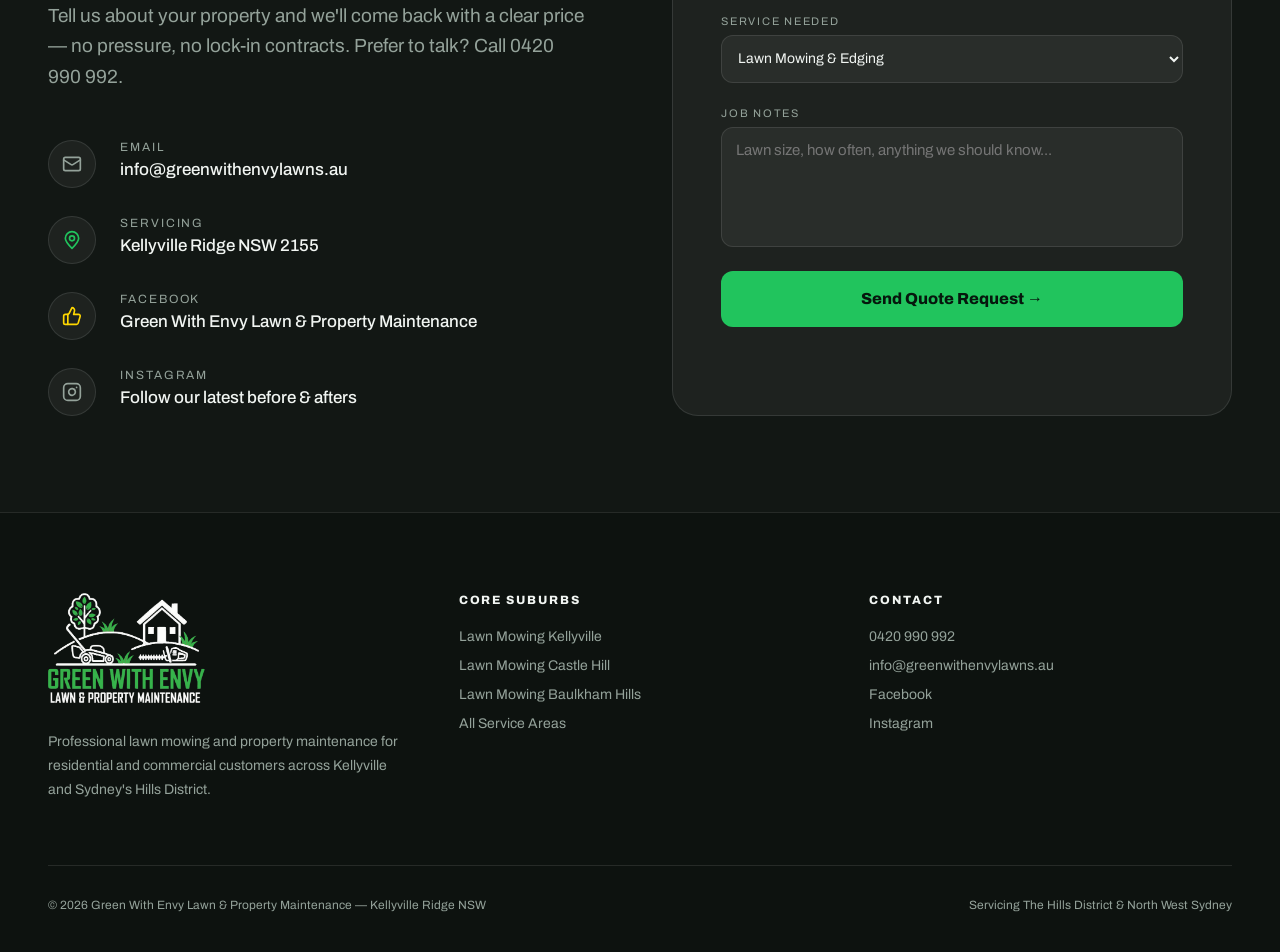
==== commit 2426aca6: "Remove number badges from service cards Co-Authored-By: Claude Fable 5 <noreply@anthropic.com> Claud" ====
--- a/index.html
+++ b/index.html
@@ -388,7 +388,6 @@
           <div class="service-media">
             <img src="assets/img/lawn-mowing-edging-service.jpg" alt="Mower cutting crisp stripes into a lush green lawn" loading="lazy" width="800">
             <div class="scrim"></div>
-            <div class="num" aria-hidden="true">01</div>
             <div class="si"><svg class="icon" width="24" height="24" viewBox="0 0 24 24" fill="none" stroke="currentColor" stroke-width="2" stroke-linecap="round" stroke-linejoin="round" aria-hidden="true"><circle cx="6" cy="6" r="3"/><circle cx="6" cy="18" r="3"/><path d="M20 4 8.12 15.88"/><path d="M14.47 14.48 20 20"/><path d="M8.12 8.12 12 12"/></svg></div>
           </div>
           <div class="service-body">
@@ -401,7 +400,6 @@
           <div class="service-media">
             <img src="assets/img/hedge-trimming-service.jpg" alt="Shaped box hedges and tidy borders in a Hills District front garden" loading="lazy" width="800">
             <div class="scrim"></div>
-            <div class="num" aria-hidden="true">02</div>
             <div class="si"><svg class="icon" width="24" height="24" viewBox="0 0 24 24" fill="none" stroke="currentColor" stroke-width="2" stroke-linecap="round" stroke-linejoin="round" aria-hidden="true"><circle cx="6" cy="6" r="3"/><circle cx="6" cy="18" r="3"/><path d="M20 4 8.12 15.88"/><path d="M14.47 14.48 20 20"/><path d="M8.12 8.12 12 12"/></svg></div>
           </div>
           <div class="service-body">
@@ -414,7 +412,6 @@
           <div class="service-media">
             <img src="assets/img/garden-maintenance-service.jpg" alt="Van loaded with potted plants for a garden maintenance job" loading="lazy" width="800">
             <div class="scrim"></div>
-            <div class="num" aria-hidden="true">03</div>
             <div class="si"><svg class="icon" width="24" height="24" viewBox="0 0 24 24" fill="none" stroke="currentColor" stroke-width="2" stroke-linecap="round" stroke-linejoin="round" aria-hidden="true"><path d="M11 20A7 7 0 0 1 9.8 6.1C15.5 5 17 4.48 19 2c1 2 2 4.18 2 8 0 5.5-4.78 10-10 10Z"/><path d="M2 21c0-3 1.85-5.36 5.08-6C9.5 14.52 12 13 13 12"/></svg></div>
           </div>
           <div class="service-body">
@@ -427,7 +424,6 @@
           <div class="service-media">
             <img src="assets/img/weed-control-service.jpg" alt="Backyard overrun with tall weeds along the fence line before weed spraying and control" loading="lazy" width="800">
             <div class="scrim"></div>
-            <div class="num" aria-hidden="true">04</div>
             <div class="si"><svg class="icon" width="24" height="24" viewBox="0 0 24 24" fill="none" stroke="currentColor" stroke-width="2" stroke-linecap="round" stroke-linejoin="round" aria-hidden="true"><path d="m8 2 1.88 1.88"/><path d="M14.12 3.88 16 2"/><path d="M9 7.13v-1a3 3 0 1 1 6 0v1"/><path d="M12 20c-3.3 0-6-2.7-6-6v-3a4 4 0 0 1 4-4h4a4 4 0 0 1 4 4v3c0 3.3-2.7 6-6 6"/><path d="M12 20v-9"/><path d="M6.53 9C4.6 8.8 3 7.1 3 5"/><path d="M6 13H2"/><path d="M3 21c0-2.1 1.7-3.9 3.8-4"/><path d="M20.97 5c0 2.1-1.6 3.8-3.5 4"/><path d="M22 13h-4"/><path d="M17.2 17c2.1.1 3.8 1.9 3.8 4"/></svg></div>
           </div>
           <div class="service-body">
@@ -440,7 +436,6 @@
           <div class="service-media">
             <img src="assets/img/lawn-pest-control-service.jpg" alt="Dense healthy green turf protected by lawn pest control" loading="lazy" width="800">
             <div class="scrim"></div>
-            <div class="num" aria-hidden="true">05</div>
             <div class="si"><svg class="icon" width="24" height="24" viewBox="0 0 24 24" fill="none" stroke="currentColor" stroke-width="2" stroke-linecap="round" stroke-linejoin="round" aria-hidden="true"><path d="m8 2 1.88 1.88"/><path d="M14.12 3.88 16 2"/><path d="M9 7.13v-1a3 3 0 1 1 6 0v1"/><path d="M12 20c-3.3 0-6-2.7-6-6v-3a4 4 0 0 1 4-4h4a4 4 0 0 1 4 4v3c0 3.3-2.7 6-6 6"/><path d="M12 20v-9"/><path d="M6.53 9C4.6 8.8 3 7.1 3 5"/><path d="M6 13H2"/><path d="M3 21c0-2.1 1.7-3.9 3.8-4"/><path d="M20.97 5c0 2.1-1.6 3.8-3.5 4"/><path d="M22 13h-4"/><path d="M17.2 17c2.1.1 3.8 1.9 3.8 4"/></svg></div>
           </div>
           <div class="service-body">
@@ -453,7 +448,6 @@
           <div class="service-media">
             <img src="assets/img/mulching-service.jpg" alt="Garden beds being prepared and mulched" loading="lazy" width="800">
             <div class="scrim"></div>
-            <div class="num" aria-hidden="true">06</div>
             <div class="si"><svg class="icon" width="24" height="24" viewBox="0 0 24 24" fill="none" stroke="currentColor" stroke-width="2" stroke-linecap="round" stroke-linejoin="round" aria-hidden="true"><path d="m17 14 3 3.3a1 1 0 0 1-.7 1.7H4.7a1 1 0 0 1-.7-1.7L7 14h-.3a1 1 0 0 1-.7-1.7L9 9h-.2A1 1 0 0 1 8 7.3L12 3l4 4.3a1 1 0 0 1-.8 1.7H15l3 3.3a1 1 0 0 1-.7 1.7H17Z"/><path d="M12 22v-3"/></svg></div>
           </div>
           <div class="service-body">
@@ -466,7 +460,6 @@
           <div class="service-media">
             <img src="assets/img/green-waste-removal-service.jpg" alt="Green With Envy trailer loaded with green waste under a cargo net" loading="lazy" width="800">
             <div class="scrim"></div>
-            <div class="num" aria-hidden="true">07</div>
             <div class="si"><svg class="icon" width="24" height="24" viewBox="0 0 24 24" fill="none" stroke="currentColor" stroke-width="2" stroke-linecap="round" stroke-linejoin="round" aria-hidden="true"><path d="M3 12a9 9 0 0 1 9-9 9.75 9.75 0 0 1 6.74 2.74L21 8"/><path d="M21 3v5h-5"/><path d="M21 12a9 9 0 0 1-9 9 9.75 9.75 0 0 1-6.74-2.74L3 16"/><path d="M8 16H3v5"/></svg></div>
           </div>
           <div class="service-body">
@@ -479,7 +472,6 @@
           <div class="service-media">
             <img src="assets/img/yard-cleanup-service.jpg" alt="Heavily overgrown backyard with waist-high grass before a full yard cleanup" loading="lazy" width="800">
             <div class="scrim"></div>
-            <div class="num" aria-hidden="true">08</div>
             <div class="si"><svg class="icon" width="24" height="24" viewBox="0 0 24 24" fill="none" stroke="currentColor" stroke-width="2" stroke-linecap="round" stroke-linejoin="round" aria-hidden="true"><path d="M14.7 6.3a1 1 0 0 0 0 1.4l1.6 1.6a1 1 0 0 0 1.4 0l3.77-3.77a6 6 0 0 1-7.94 7.94l-6.91 6.91a2.12 2.12 0 0 1-3-3l6.91-6.91a6 6 0 0 1 7.94-7.94l-3.76 3.76z"/></svg></div>
           </div>
           <div class="service-body">
@@ -492,7 +484,6 @@
           <div class="service-media">
             <img src="assets/img/commercial-strata-grounds-service.jpg" alt="Neatly mowed verge along a commercial estate fence line" loading="lazy" width="800">
             <div class="scrim"></div>
-            <div class="num" aria-hidden="true">09</div>
             <div class="si"><svg class="icon" width="24" height="24" viewBox="0 0 24 24" fill="none" stroke="currentColor" stroke-width="2" stroke-linecap="round" stroke-linejoin="round" aria-hidden="true"><path d="M6 22V4a2 2 0 0 1 2-2h8a2 2 0 0 1 2 2v18Z"/><path d="M6 12H4a2 2 0 0 0-2 2v6a2 2 0 0 0 2 2h2"/><path d="M18 9h2a2 2 0 0 1 2 2v9a2 2 0 0 1-2 2h-2"/><path d="M10 6h4"/><path d="M10 10h4"/><path d="M10 14h4"/><path d="M10 18h4"/></svg></div>
           </div>
           <div class="service-body">
--- a/assets/css/styles.css
+++ b/assets/css/styles.css
@@ -273,7 +273,6 @@
 .service-media img { width: 100%; height: 100%; object-fit: cover; transition: transform .7s; }
 .service-card:hover .service-media img { transform: scale(1.06); }
 .service-media .scrim { position: absolute; inset: 0; background: linear-gradient(to top, rgba(13, 18, 15, 0.92), transparent); }
-.service-media .num { position: absolute; top: 16px; right: 20px; font-size: 38px; font-weight: 800; color: rgba(255, 255, 255, 0.22); }
 .service-media .si {
   position: absolute; bottom: 16px; left: 24px; width: 48px; height: 48px; border-radius: 999px;
   background: rgba(34, 196, 93, 0.2); backdrop-filter: blur(8px); -webkit-backdrop-filter: blur(8px);
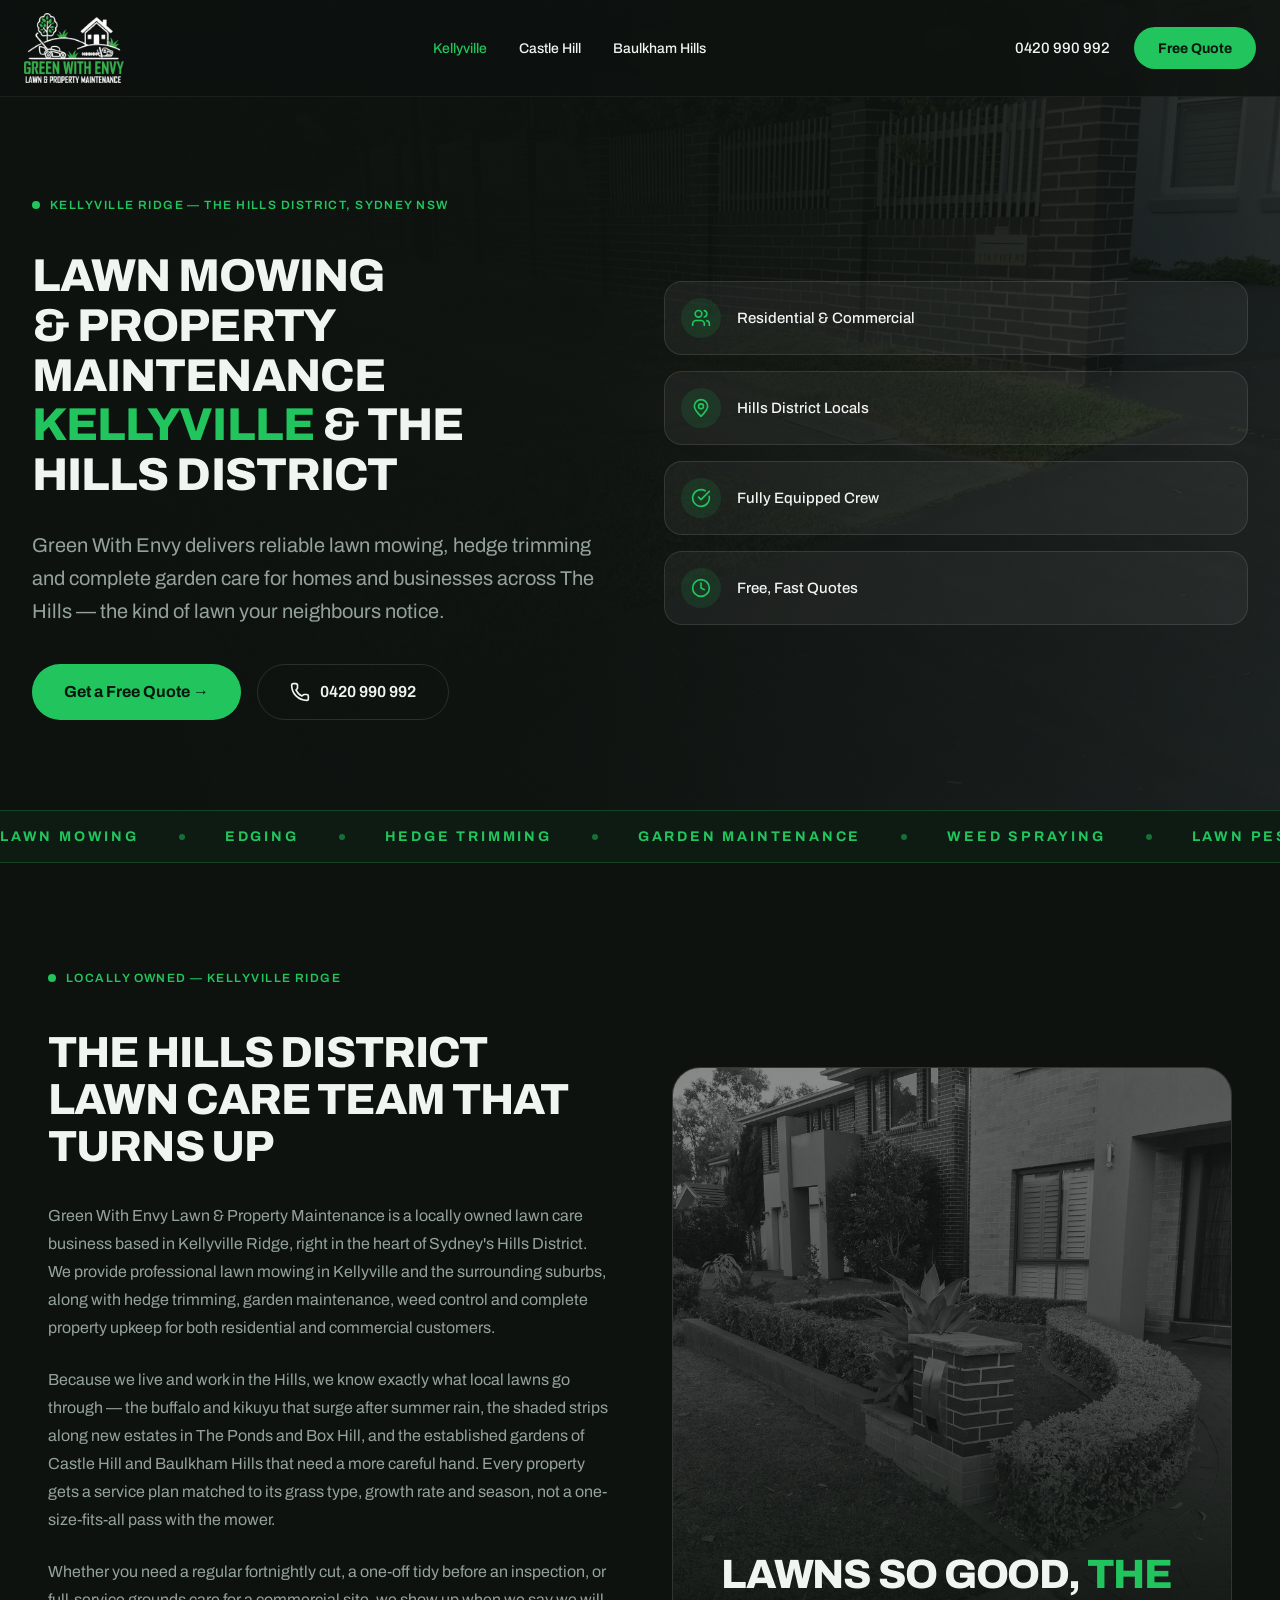
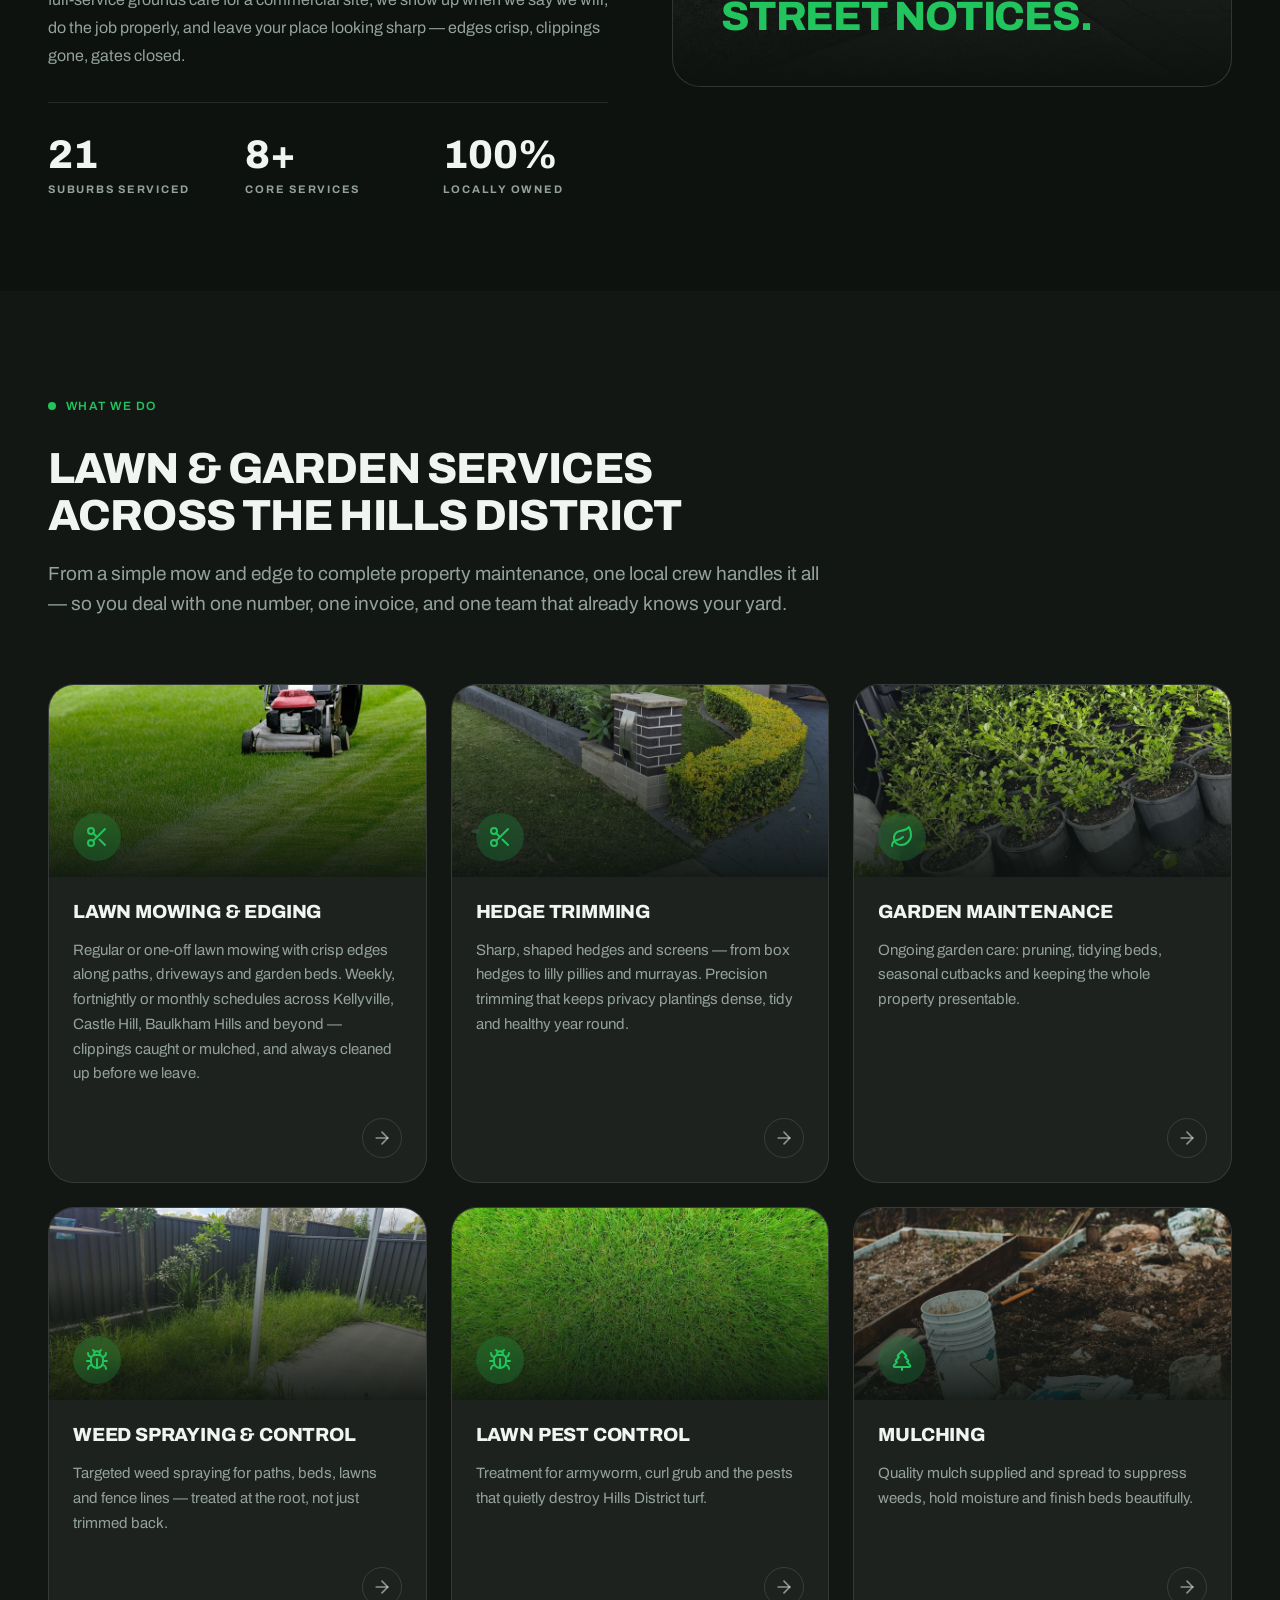
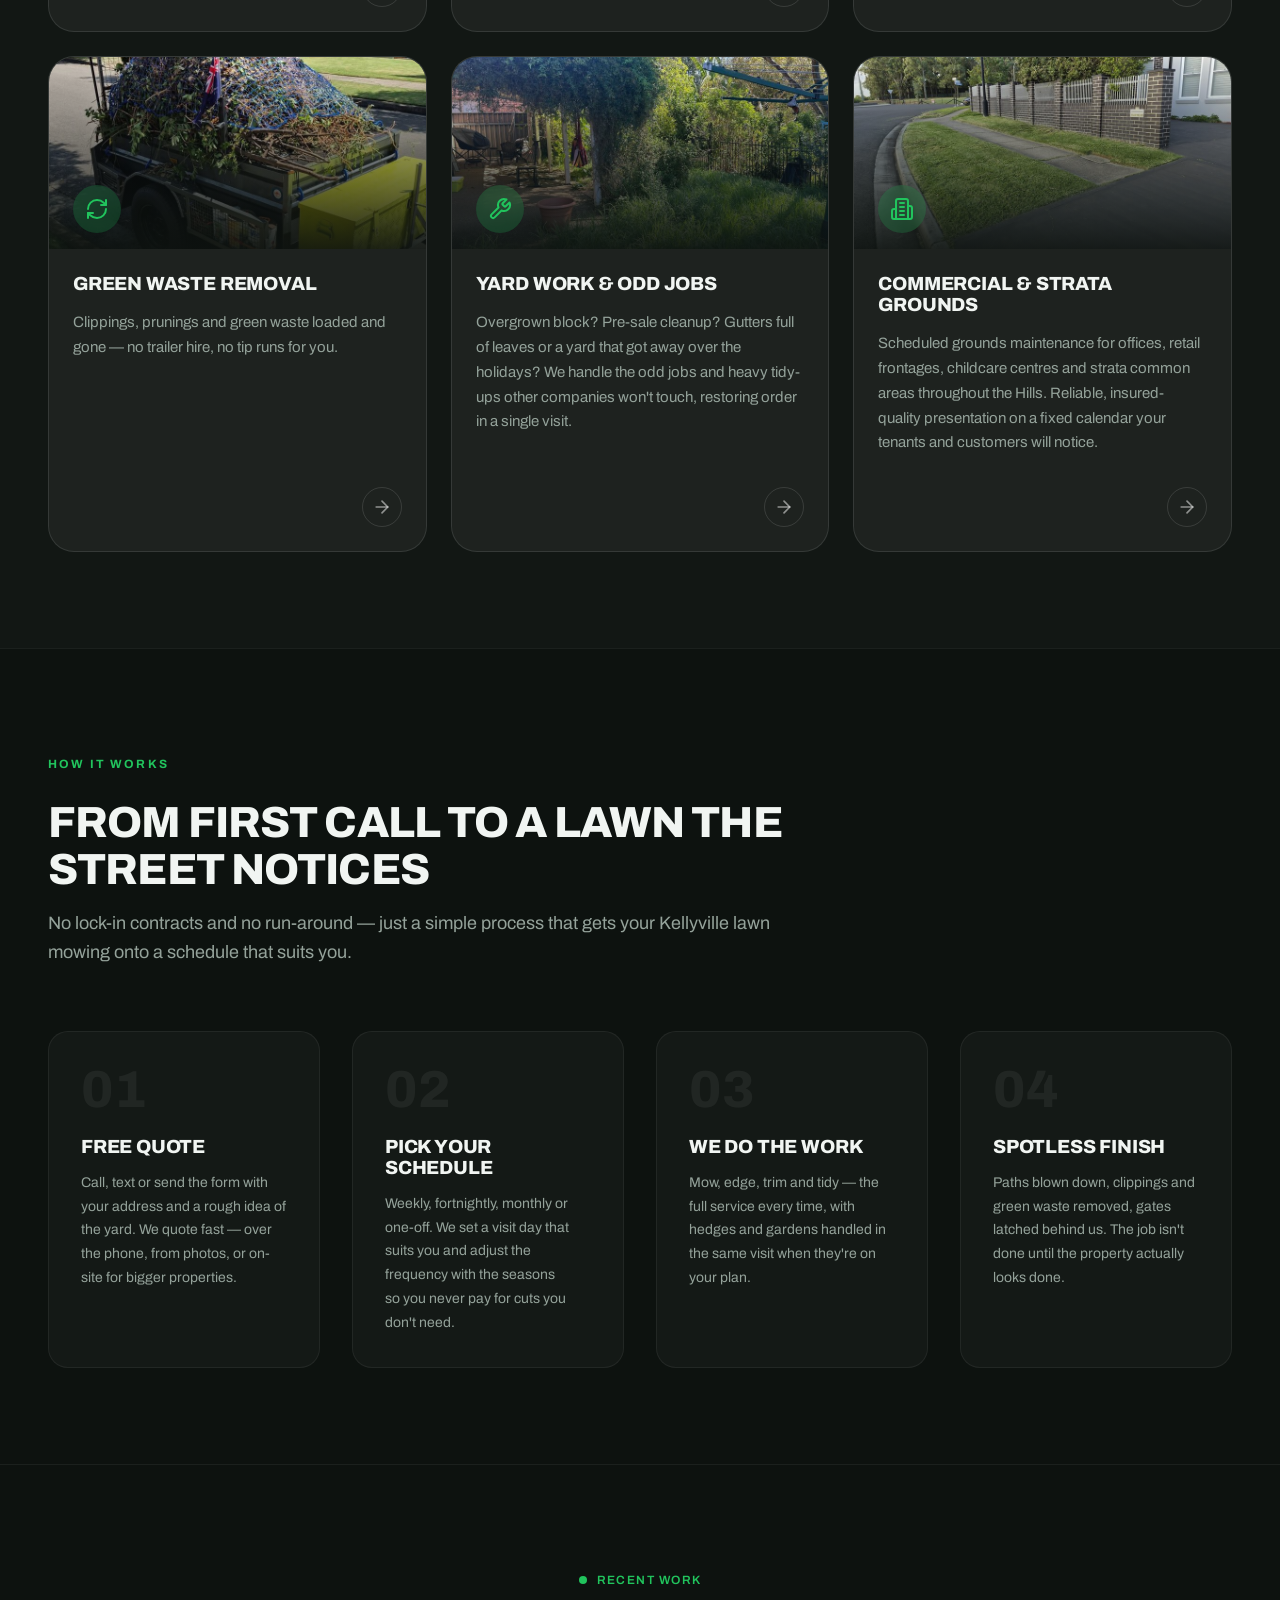
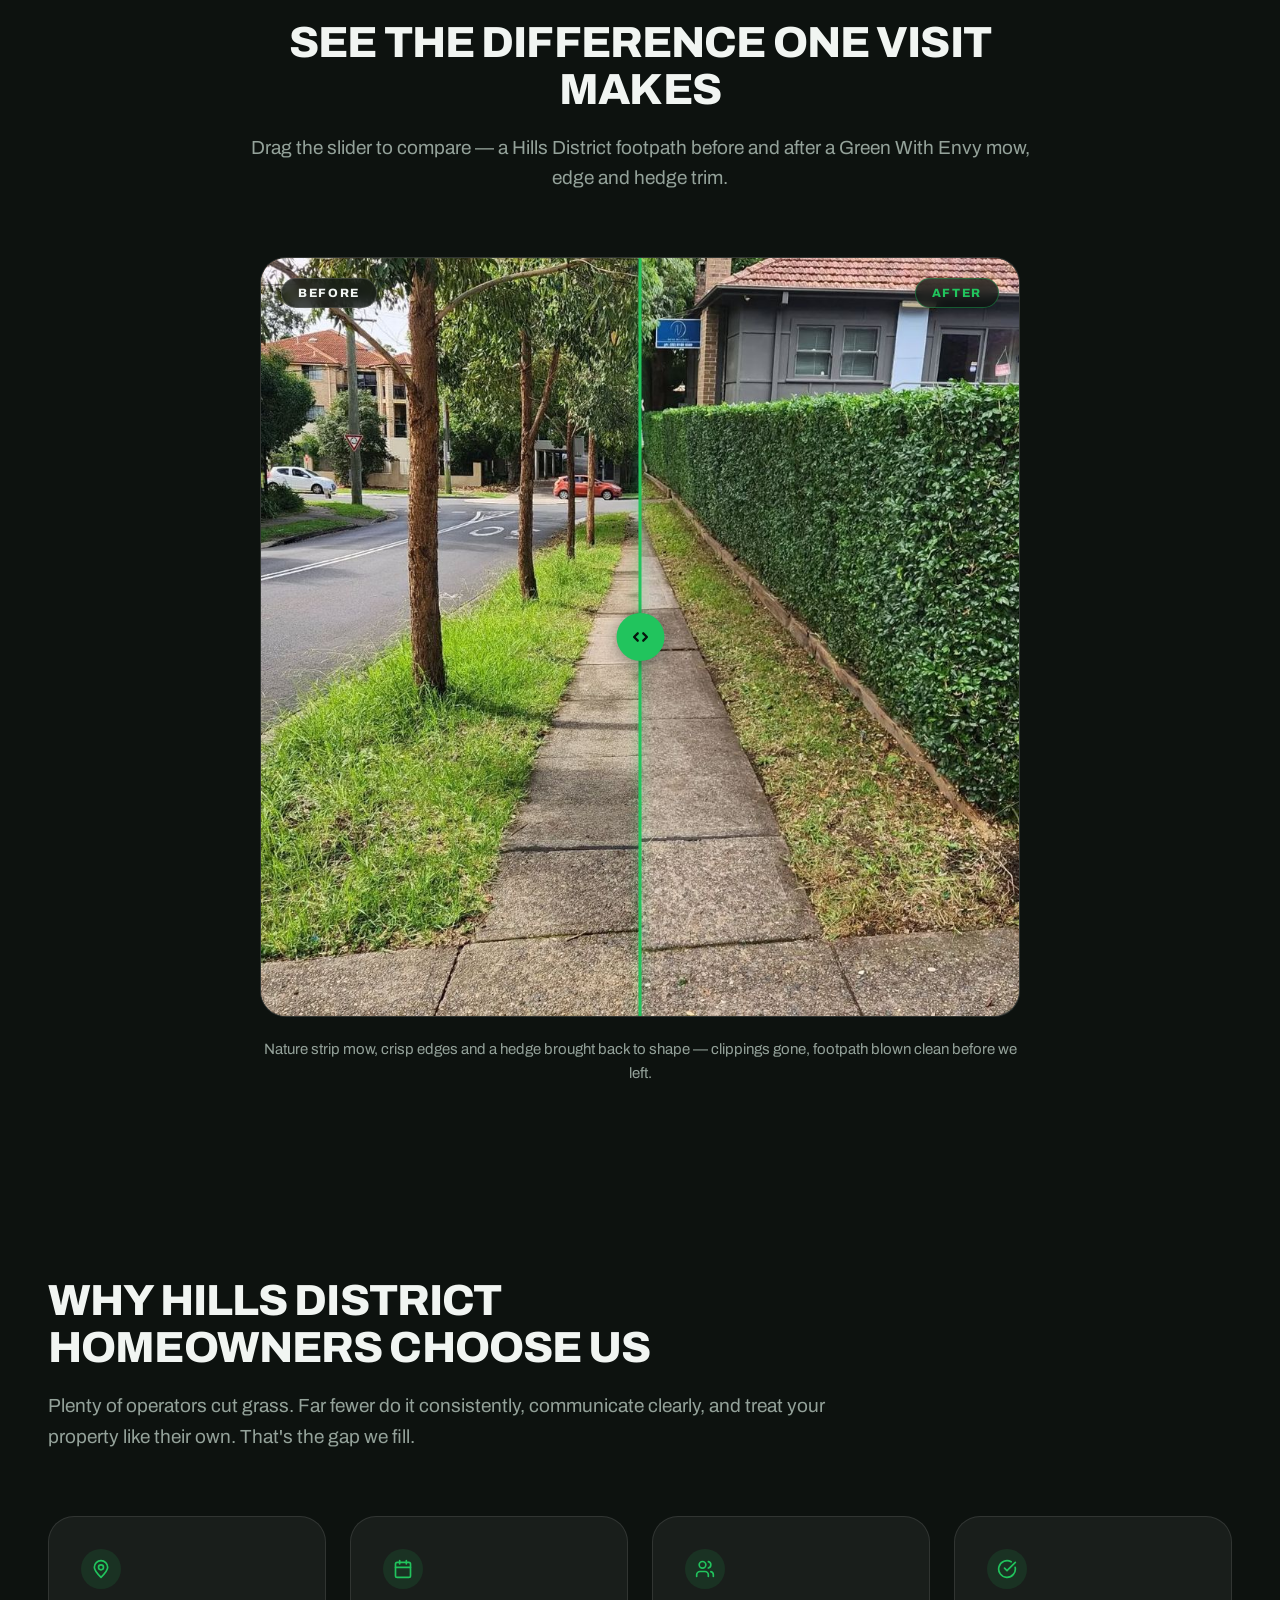
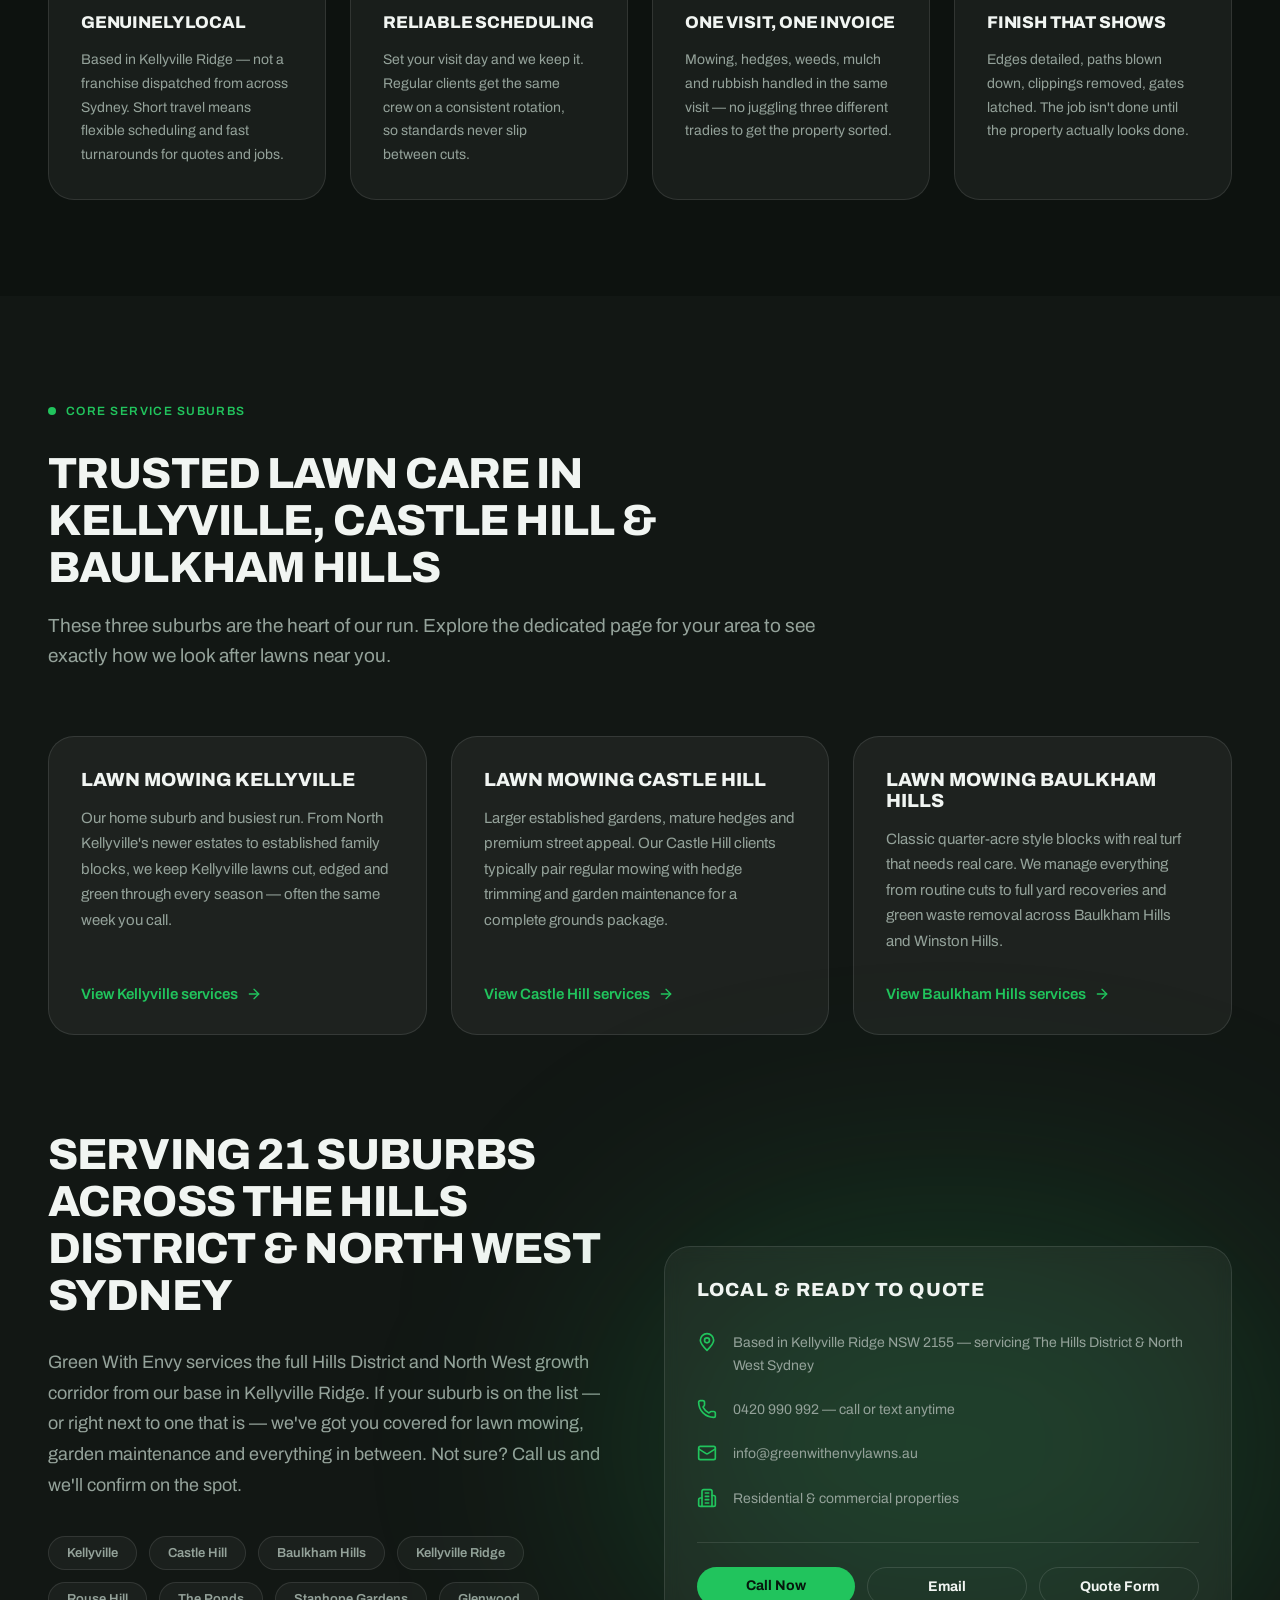
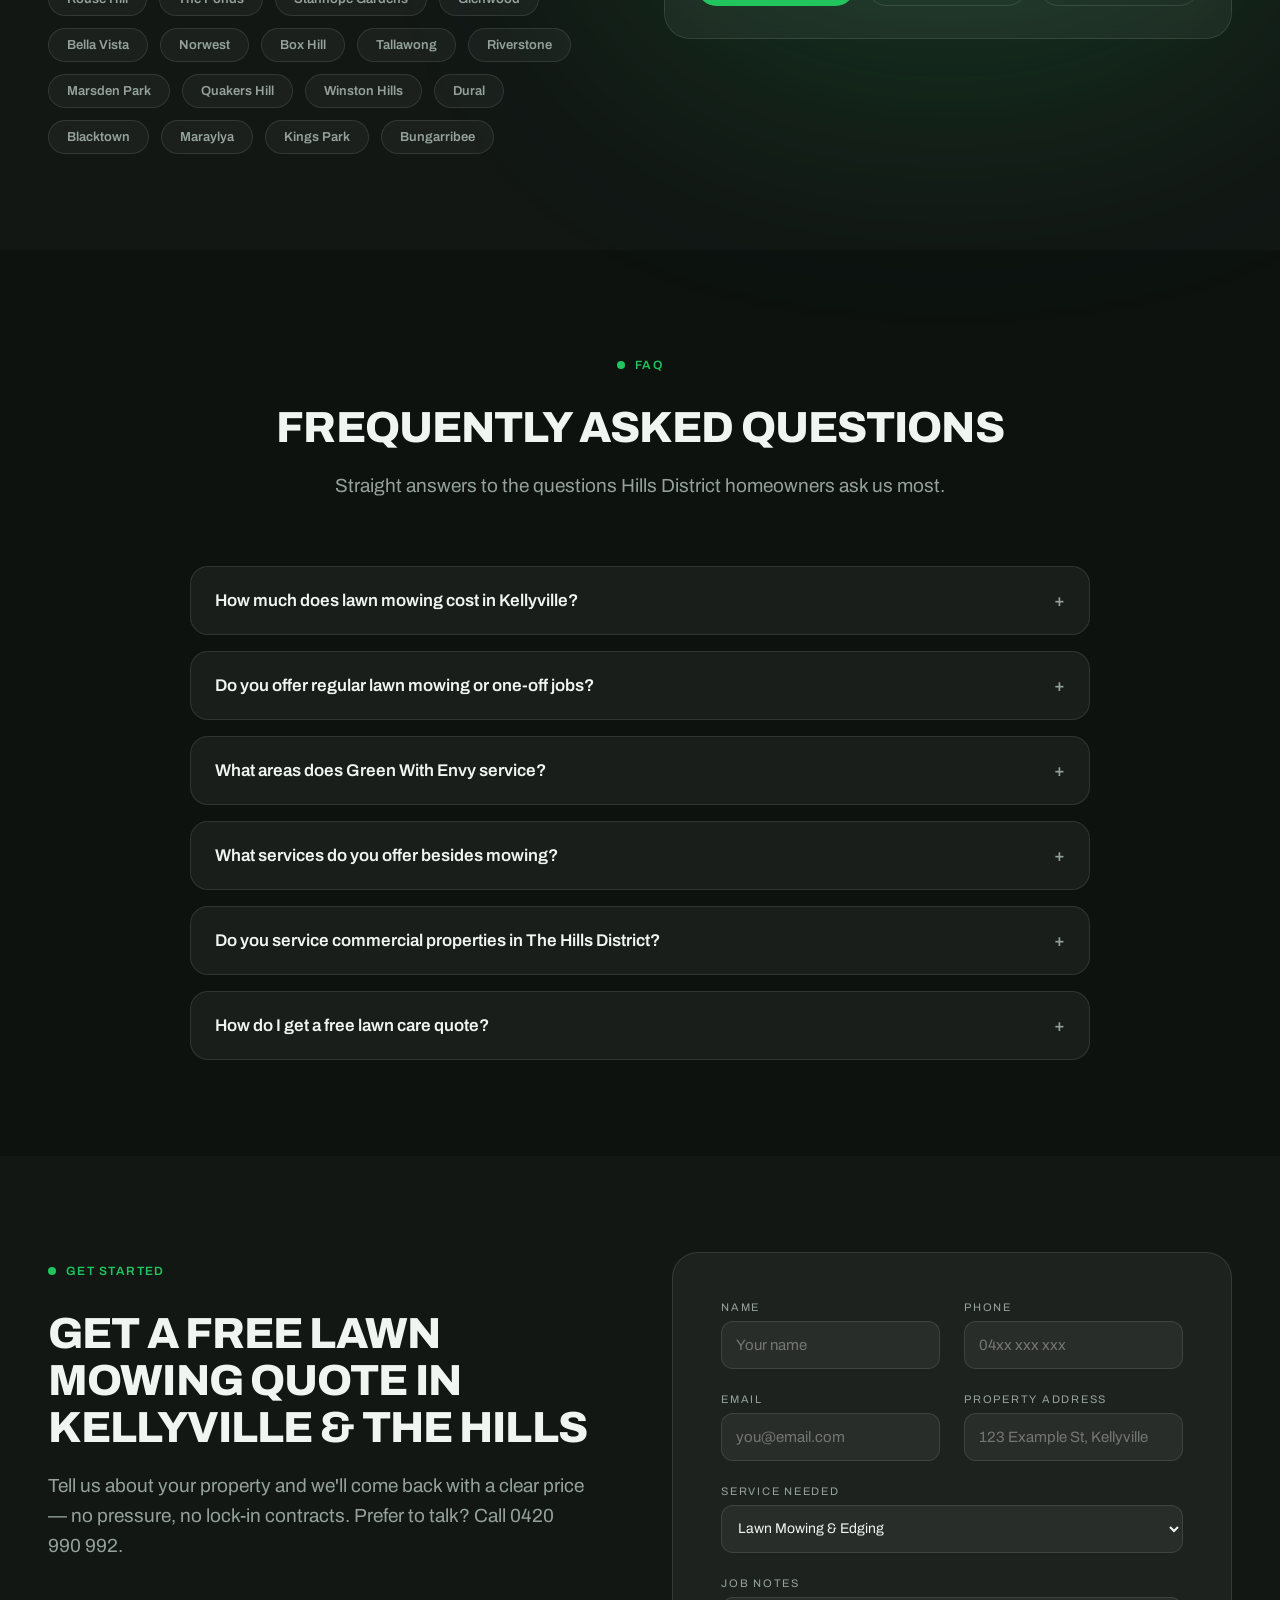
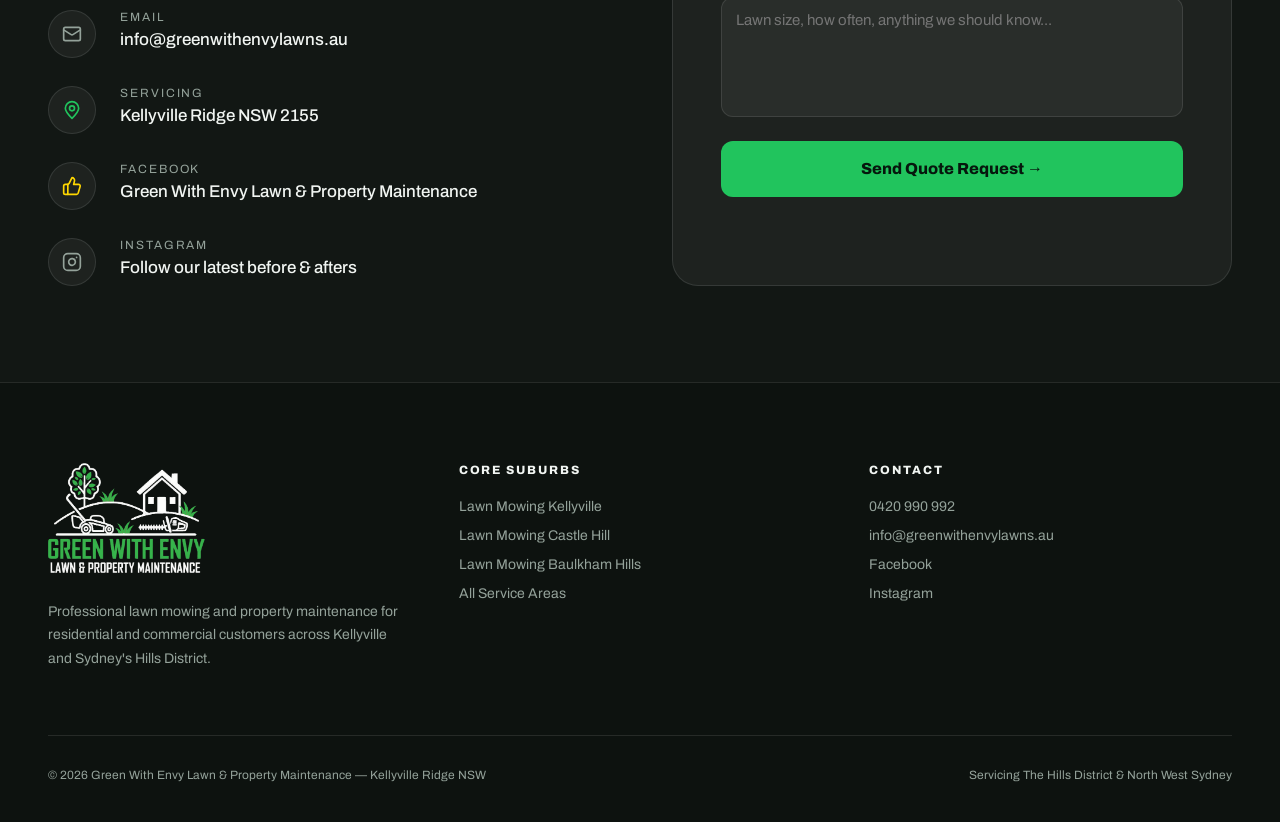
==== commit 1e92c411: "Compact the home hero H1 Remove hardcoded line breaks so the heading wraps naturally (fixes the stra" ====
--- a/index.html
+++ b/index.html
@@ -329,7 +329,7 @@
       <div class="hero-grid">
         <div class="hero-copy">
           <p class="eyebrow"><span class="dot"></span> Kellyville Ridge — The Hills District, Sydney NSW</p>
-          <h1>Lawn Mowing &amp;<br>Property<br>Maintenance<br><span class="accent">Kellyville</span> &amp; The<br>Hills District</h1>
+          <h1>Lawn Mowing &amp; Property Maintenance <span class="accent">Kellyville</span> &amp; The Hills District</h1>
           <p class="hero-blurb">Green With Envy delivers reliable lawn mowing, hedge trimming and complete garden care for homes and businesses across The Hills — the kind of lawn your neighbours notice.</p>
           <div class="hero-ctas">
             <button type="button" class="btn-primary" data-open-quote>Get a Free Quote →</button>
--- a/assets/css/styles.css
+++ b/assets/css/styles.css
@@ -164,7 +164,7 @@
 .eyebrow .dot { width: 8px; height: 8px; border-radius: 999px; background: var(--green); }
 .eyebrow .dot--pulse { animation: gwe-pulse 2s ease-in-out infinite; }
 .hero h1 {
-  margin: 0; font-size: clamp(38px, 5vw, 72px); font-weight: 800; line-height: 1.04;
+  margin: 0; font-size: clamp(32px, 3.6vw, 54px); font-weight: 800; line-height: 1.08;
   text-transform: uppercase; letter-spacing: -0.02em; text-wrap: balance;
 }
 .hero--area h1 { font-size: clamp(42px, 6vw, 84px); line-height: 0.92; letter-spacing: -0.035em; }
